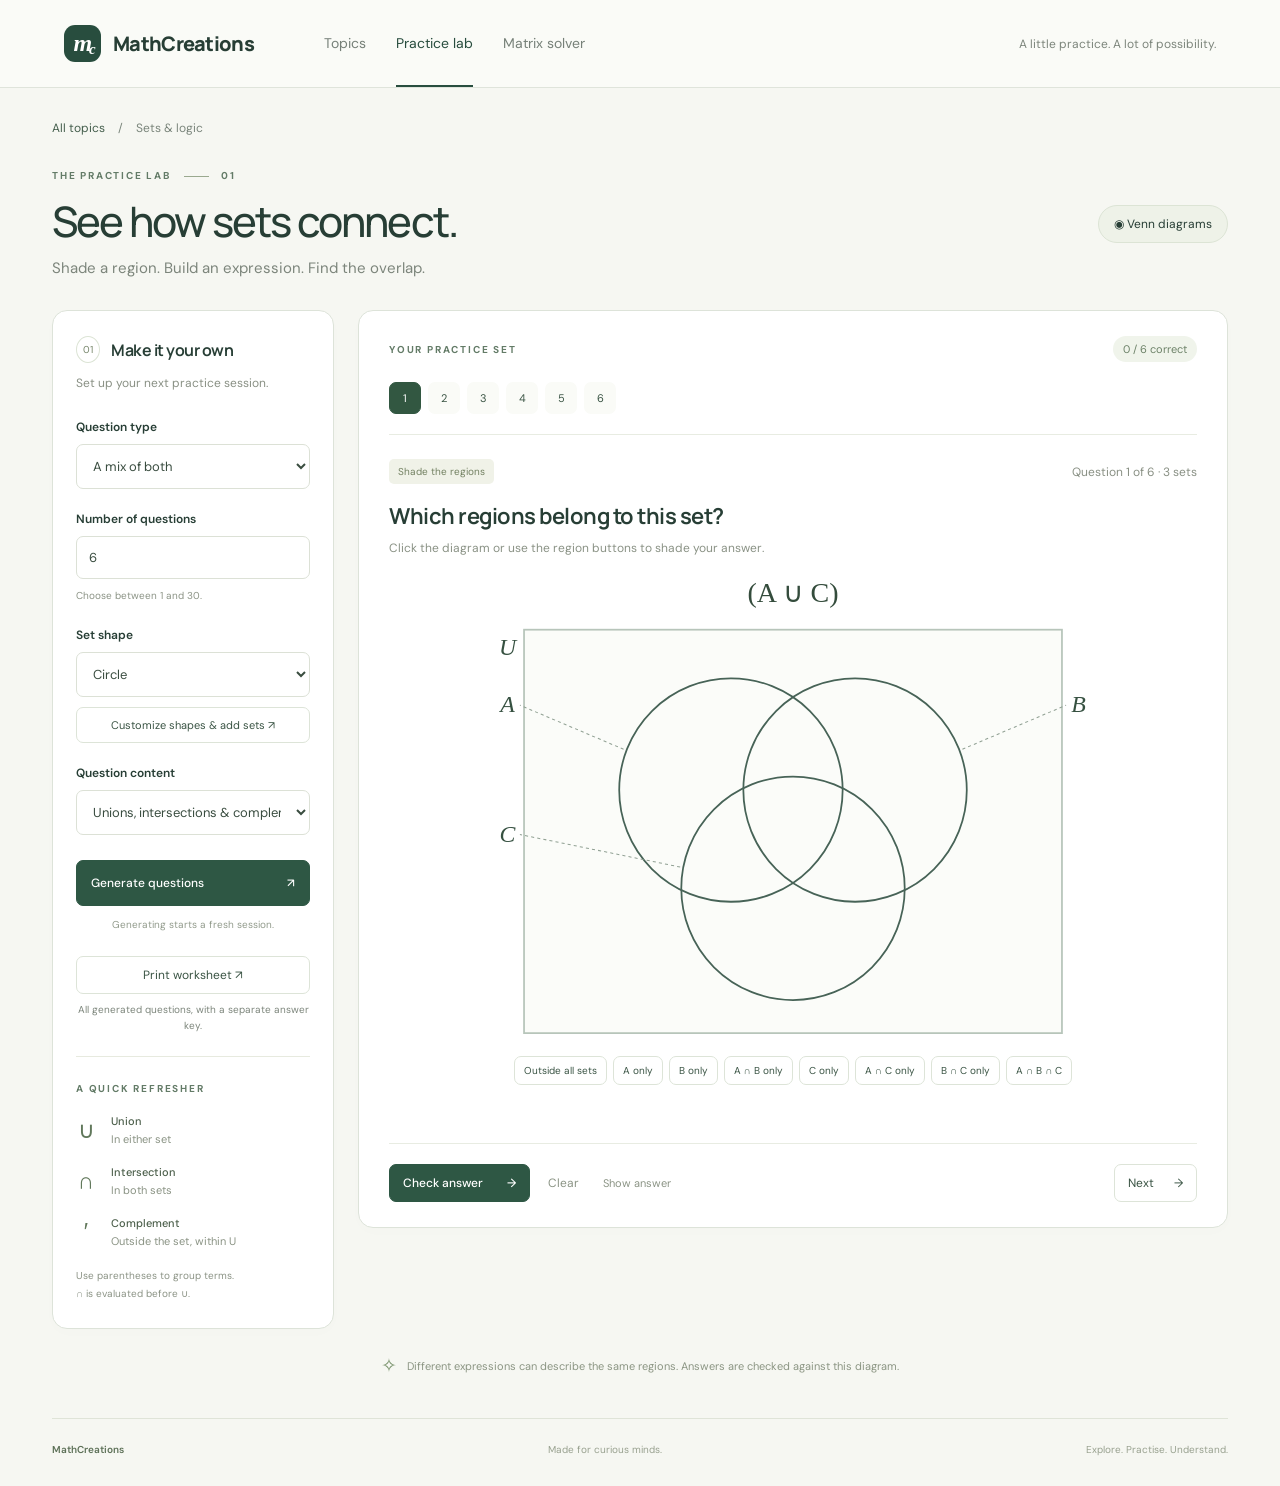
==== index.html @ ff0a7905 "Publish MathCreations production build and document GitHub Pages" ====
<!doctype html><html lang="en"><head><meta charset="UTF-8"><meta name="viewport" content="width=device-width, initial-scale=1"><meta name="description" content="Explore sets with interactive Venn diagram questions. Shade regions, build expressions, and learn by doing."><title>Venn Lab · MathCreations</title>  <script type="module">(function(){const e=document.createElement("link").relList;if(e&&e.supports&&e.supports("modulepreload"))return;for(const n of document.querySelectorAll('link[rel="modulepreload"]'))a(n);new MutationObserver(n=>{for(const i of n)if(i.type==="childList")for(const o of i.addedNodes)o.tagName==="LINK"&&o.rel==="modulepreload"&&a(o)}).observe(document,{childList:!0,subtree:!0});function t(n){const i={};return n.integrity&&(i.integrity=n.integrity),n.referrerPolicy&&(i.referrerPolicy=n.referrerPolicy),n.crossOrigin==="use-credentials"?i.credentials="include":n.crossOrigin==="anonymous"?i.credentials="omit":i.credentials="same-origin",i}function a(n){if(n.ep)return;n.ep=!0;const i=t(n);fetch(n.href,i)}})();const Vn=["Circle from radius","Circle from diameter","Circle from circumference","Circle from area","Double a segment","Equilateral triangle","Triangle from three sides","Parallelogram","Regular hexagon","Perpendicular bisector","Angle bisector","Bisector quadrilateral","Exact square-root length","Semicircle from area","Semicircle from perimeter"],Lr=r=>r.replace(/[&<>"']/g,e=>({"&":"&amp;","<":"&lt;",">":"&gt;",'"':"&quot;","'":"&#39;"})[e]);function Yn(r,e){const t=3+e%3,a=t,n=2*t,i=Math.sqrt(3)*t/2,o=[`Draw a circle with radius ${a} cm.`,`Draw a circle with diameter ${2*a} cm.`,`Draw a circle with circumference ${2*a}π cm.`,`Draw a circle with area ${a*a}π cm².`,`Double the given ${t} cm segment.`,`Complete an equilateral triangle on the given ${t} cm side.`,`Construct a triangle with sides ${t}, ${t+1}, ${t+2} cm.`,`Complete a parallelogram made from two equilateral triangles of side ${t} cm.`,`Complete a regular hexagon with side ${t} cm.`,`Construct the perpendicular bisector of the given ${n} cm segment.`,"Bisect the given 60° angle.",`Draw AB = ${n} cm. With compass radius ${n} cm, draw intersecting arcs from A and B at P and Q. Join A–P–B–Q. Find PQ and the quadrilateral's area.`,`Construct a segment of length √${2*t*t} cm.`,`Draw a semicircle with area ${a*a/2}π cm².`,`Draw a semicircle with perimeter (${2*a} + ${a}π) cm.`],u=[`Set the compass to ${a} cm and draw a circle.`,`Radius = diameter ÷ 2 = ${a} cm. Draw the circle.`,`Use C = 2πr: r = ${a} cm. Draw the circle.`,`Use A = πr²: r = ${a} cm. Draw the circle.`,`Extend AB. Transfer AB with the compass from B to C; AC = ${2*t} cm.`,`Draw arcs of radius ${t} cm from both endpoints. Join an intersection to both endpoints.`,`Draw AB = ${t+2} cm. Draw arcs of radii ${t} and ${t+1} cm from A and B. Join their intersection to A and B.`,"Construct an equilateral triangle on each side of the given segment. Join the four outer vertices.",`Draw a circle of radius ${t} cm. Step that radius around its circumference six times and join adjacent points.`,`Draw arcs with equal radius greater than ${t} cm from both endpoints. Join their two intersections; this line is infinite.`,"Draw an arc from the vertex cutting both rays. Draw equal arcs from those two points. Join their intersection to the vertex: each angle is 30°.",`PQ = ${n}√3 cm. Area = AB × PQ ÷ 2 = ${n*n/2}√3 cm². The specified compass radius fixes these values.`,`Construct perpendicular sides of ${t} cm and ${t} cm. Join their free endpoints. By Pythagoras the hypotenuse is √${2*t*t} cm.`,`Use A = πr²/2 to obtain r = ${a} cm. Draw a diameter of ${2*a} cm and a semicircle.`,`Use P = 2r + πr to obtain r = ${a} cm. Draw the diameter and semicircle.`],h=(y,x,S,T)=>`<path d="M${y} ${x}L${S} ${T}"/>`,m=r>=4&&r<=9?h(20,65,20+t*10,65):r===10?h(20,65,80,65)+h(20,65,50,13):"";let p="";if(r<4||r>12)p=`<circle cx="90" cy="65" r="${a*10}" ${r>12?'stroke-dasharray="3 2"':""}/>${r>12?`<path d="M${90-a*10} 65 A${a*10} ${a*10} 0 0 1 ${90+a*10} 65 Z" fill="white"/>`:""}`;else if(r===4)p=h(20,65,20+2*t*10,65);else if(r===5||r===6||r===7){const y=r===6?t+2:t,x=r===6?(t*t-(t+1)**2+y*y)/(2*y):t/2,S=r===6?Math.sqrt(t*t-x*x):i;p=`<path d="M20 65 L${20+y*10} 65 L${20+x*10} ${65-S*10} Z"/>`+(r===7?`<path d="M20 65 L${20+t*10} 65 L${20+t*5} ${65+i*10} Z"/>`:"")}else r===8?p=`<polygon points="${Array.from({length:6},(y,x)=>`${90+t*10*Math.cos(x*Math.PI/3)},${65+t*10*Math.sin(x*Math.PI/3)}`).join(" ")}"/>`:r===9?p=h(20+t*5,10,20+t*5,120):r===10?p=h(20,65,72,35):r===11?p=`<path d="M30 65 L${30+n*5} ${65-n*5*Math.sqrt(3)} L${30+n*10} 65 L${30+n*5} ${65+n*5*Math.sqrt(3)} Z"/>`:p=`<path d="M30 90 L${30+t*10} 90 L${30+t*10} ${90-t*10} Z"/>`;const b=y=>`<svg xmlns="http://www.w3.org/2000/svg" viewBox="0 0 180 150" width="180mm" height="150mm" aria-label="${y?"Solution":"Starting"} diagram"><g fill="none" stroke="#253e32" stroke-width=".45">${m}${y?p:""}</g></svg>`;return{question:o[r],steps:u[r],svg:b}}function Wn(r){r.innerHTML=`<a href="#topics">← All topics</a><h1>Geometry constructions</h1><p>Create ruler-and-compass worksheets with worked answers.</p><div class="geo-controls"><label>Exercise <select id="geo-type"><option value="all">Mixed — all types</option>${Vn.map((a,n)=>`<option value="${n}">${a}</option>`).join("")}</select></label><label>Questions <input id="geo-count" type="number" min="1" max="30" value="12"></label><label>Name <input id="geo-name"></label><label>Date <input id="geo-date" type="date"></label><label><input id="geo-key" type="checkbox" checked> Include worked answers</label><button id="geo-generate">Generate worksheet</button><button id="geo-print">Print / Save PDF</button></div><p>Print at 100% / Actual size. Check the 5 cm line before measuring. Diagrams use centimetres at this print scale.</p><div id="geo-preview"></div>`;let e=0;const t=()=>{const a=Math.max(1,Math.min(30,Number(r.querySelector("#geo-count").value)||12)),n=r.querySelector("#geo-type").value,i=Lr(r.querySelector("#geo-name").value),o=Lr(r.querySelector("#geo-date").value),u=r.querySelector("#geo-key").checked,h=Array.from({length:a},(m,p)=>Yn(n==="all"?p%15:Number(n),p+e));e++,r.querySelector("#geo-preview").innerHTML=[!1,...u?[!0]:[]].map(m=>h.map((p,b)=>`<section class="geo-sheet"><h2>MathCreations · ${m?"Worked answers":"Geometry constructions"}</h2><p>Name: ${i||"________________"} &nbsp; Date: ${o||"________________"}</p><div class="geo-scale">5 cm scale check</div><h3>${b+1}. ${p.question}</h3>${m?`<p>${p.steps}</p><p>Diagram shows the completed construction; follow the steps to draw compass arcs.</p>`:""}${p.svg(m)}</section>`).join("")).join("")};r.querySelector("#geo-generate").addEventListener("click",t),r.querySelector("#geo-print").addEventListener("click",()=>{t(),document.body.classList.add("geometry-print"),window.print()}),window.addEventListener("afterprint",()=>document.body.classList.remove("geometry-print")),t()}function Ta(r,e,t,a){return new Promise((n,i)=>{const o=new Worker(new URL("[data-uri]",import.meta.url),{type:"module"}),u=setTimeout(()=>{o.terminate(),i(new Error("This expression is taking too long. Try simplifying the entries or using a smaller matrix."))},2e4),h=()=>{clearTimeout(u),o.terminate()};o.onmessage=m=>{h(),m.data.error?i(new Error(m.data.error)):n(m.data.value)},o.onerror=()=>{h(),i(new Error("Unable to calculate this matrix. Please check or simplify the expressions."))},o.postMessage({rows:r,axis:e,index:t,parseOnly:a})})}const Xn=(r,e,t)=>Ta(r,e,t,!1),Or=r=>Ta(r,"row",0,!0);function or(r,e,t){return r.filter((a,n)=>n!==e).map(a=>a.filter((n,i)=>i!==t))}function Se(r){return r.length?r.length===1?r[0][0]:r[0].reduce((e,t,a)=>e+(a%2?-1n:1n)*t*Se(or(r,0,a)),0n):1n}function Zn(r,e,t){return r.map((a,n)=>{const i=e==="row"?t:n,o=e==="row"?n:t,u=or(r,i,o);return{r:i,c:o,sub:u,value:r[i][o],sign:(i+o)%2?-1n:1n,det:Se(u)}})}function Ca(r){const e=Se(r),t=r.map((o,u)=>o.map((h,m)=>Se(or(r,u,m)))),a=t.map((o,u)=>o.map((h,m)=>(u+m)%2?-h:h)),n=r.map((o,u)=>o.map((h,m)=>a[m][u])),i=r.map(o=>r.map((u,h)=>o.reduce((m,p,b)=>m+p*n[b][h],0n)));return{det:e,minors:t,cofactors:a,adj:n,product:i}}function qa(r,e){if(e===0n)throw new Error("Cannot divide by zero.");e<0n&&(r=-r,e=-e);let t=r<0n?-r:r,a=e;for(;a;)[t,a]=[a,t%a];return r/=t,e/=t,e===1n?String(r):`${r}/${e}`}function Kn(r,e){if(e===0n)throw new Error("Cannot divide by zero.");const t=r<0n!=e<0n;r=r<0n?-r:r,e=e<0n?-e:e;const a=(r*1000000n+e/2n)/e;return`${t&&a!==0n?"-":""}${a/1000000n}.${String(a%1000000n).padStart(6,"0")}`}function wt(r){if(r.length<2||r.length>6||r.some(e=>e.length!==r.length))throw new Error("Use a square matrix from 2 × 2 to 6 × 6.");return r.map((e,t)=>e.map((a,n)=>{if(!/^[+-]?\d+$/.test(a.trim()))throw new Error(`Enter an integer in row ${t+1}, column ${n+1}. Blank cells are not zero.`);return BigInt(a.trim())}))}function $a(r,e){if(e===0n)throw new Error("A singular matrix has no inverse.");const t=(n,i)=>{for(n=n<0n?-n:n,i=i<0n?-i:i;i;)[n,i]=[i,n%i];return n},a=r.flat().reduce(t,0n);if(a===0n)throw new Error("An inverse cannot be the zero matrix.");return{divisor:a,scalar:qa(a,e),matrix:r.map(n=>n.map(i=>i/a))}}class M extends Error{constructor(e,t){var a="KaTeX parse error: "+e,n,i,o=t&&t.loc;if(o&&o.start<=o.end){var u=o.lexer.input;n=o.start,i=o.end,n===u.length?a+=" at end of input: ":a+=" at position "+(n+1)+": ";var h=u.slice(n,i).replace(/[^]/g,"$&̲"),m;n>15?m="…"+u.slice(n-15,n):m=u.slice(0,n);var p;i+15<u.length?p=u.slice(i,i+15)+"…":p=u.slice(i),a+=m+h+p}super(a),this.name="ParseError",this.position=void 0,this.length=void 0,this.rawMessage=void 0,Object.setPrototypeOf(this,M.prototype),this.position=n,n!=null&&i!=null&&(this.length=i-n),this.rawMessage=e}}var Jn=/([A-Z])/g,Qn=r=>r.replace(Jn,"-$1").toLowerCase(),_n={"&":"&amp;",">":"&gt;","<":"&lt;",'"':"&quot;","'":"&#x27;"},ei=/[&><"']/g,h0=r=>String(r).replace(ei,e=>_n[e]),rt=r=>r.type==="ordgroup"||r.type==="color"?r.body.length===1?rt(r.body[0]):r:r.type==="font"?rt(r.body):r,ti=new Set(["mathord","textord","atom"]),W0=r=>ti.has(rt(r).type),ri=r=>{var e=/^[\x00-\x20]*([^\\/#?]*?)(:|&#0*58|&#x0*3a|&colon)/i.exec(r);return e?e[2]!==":"||!/^[a-zA-Z][a-zA-Z0-9+\-.]*$/.test(e[1])?null:e[1].toLowerCase():"_relative"},Ft={displayMode:{type:"boolean",description:"Render math in display mode, which puts the math in display style (so \\int and \\sum are large, for example), and centers the math on the page on its own line.",cli:"-d, --display-mode"},output:{type:{enum:["htmlAndMathml","html","mathml"]},description:"Determines the markup language of the output.",cli:"-F, --format <type>"},leqno:{type:"boolean",description:"Render display math in leqno style (left-justified tags)."},fleqn:{type:"boolean",description:"Render display math flush left."},throwOnError:{type:"boolean",default:!0,cli:"-t, --no-throw-on-error",cliDescription:"Render errors (in the color given by --error-color) instead of throwing a ParseError exception when encountering an error."},errorColor:{type:"string",default:"#cc0000",cli:"-c, --error-color <color>",cliDescription:"A color string given in the format 'rgb' or 'rrggbb' (no #). This option determines the color of errors rendered by the -t option.",cliProcessor:r=>"#"+r},macros:{type:"object",cli:"-m, --macro <def>",cliDescription:"Define custom macro of the form '\\foo:expansion' (use multiple -m arguments for multiple macros).",cliDefault:[],cliProcessor:(r,e)=>(e.push(r),e)},minRuleThickness:{type:"number",description:"Specifies a minimum thickness, in ems, for fraction lines, `\\sqrt` top lines, `{array}` vertical lines, `\\hline`, `\\hdashline`, `\\underline`, `\\overline`, and the borders of `\\fbox`, `\\boxed`, and `\\fcolorbox`.",processor:r=>Math.max(0,r),cli:"--min-rule-thickness <size>",cliProcessor:parseFloat},colorIsTextColor:{type:"boolean",description:"Makes \\color behave like LaTeX's 2-argument \\textcolor, instead of LaTeX's one-argument \\color mode change.",cli:"-b, --color-is-text-color"},strict:{type:[{enum:["warn","ignore","error"]},"boolean","function"],description:"Turn on strict / LaTeX faithfulness mode, which throws an error if the input uses features that are not supported by LaTeX.",cli:"-S, --strict",cliDefault:!1},trust:{type:["boolean","function"],description:"Trust the input, enabling all HTML features such as \\url.",cli:"-T, --trust"},maxSize:{type:"number",default:1/0,description:"If non-zero, all user-specified sizes, e.g. in \\rule{500em}{500em}, will be capped to maxSize ems. Otherwise, elements and spaces can be arbitrarily large",processor:r=>Math.max(0,r),cli:"-s, --max-size <n>",cliProcessor:parseInt},maxExpand:{type:"number",default:1e3,description:"Limit the number of macro expansions to the specified number, to prevent e.g. infinite macro loops. If set to Infinity, the macro expander will try to fully expand as in LaTeX.",processor:r=>Math.max(0,r),cli:"-e, --max-expand <n>",cliProcessor:r=>r==="Infinity"?1/0:parseInt(r)},globalGroup:{type:"boolean",cli:!1}};function ai(r){if(typeof r!="string")return r.enum[0];switch(r){case"boolean":return!1;case"string":return"";case"number":return 0;case"object":return{};default:throw new Error("Unexpected schema type; settings must declare an explicit default.")}}function ni(r){if(Object.prototype.hasOwnProperty.call(r,"default")&&r.default!==void 0)return r.default;var e=Array.isArray(r.type)?r.type[0]:r.type;return ai(e)}function ii(r,e,t,a){var n=Object.prototype.hasOwnProperty.call(t,e)?t[e]:void 0,i=Object.prototype.hasOwnProperty.call(a,"processor")?a.processor:void 0;r[e]=n!==void 0?i?i(n):n:ni(a)}class ur{constructor(e){e===void 0&&(e={}),this.displayMode=void 0,this.output=void 0,this.leqno=void 0,this.fleqn=void 0,this.throwOnError=void 0,this.errorColor=void 0,this.macros=void 0,this.minRuleThickness=void 0,this.colorIsTextColor=void 0,this.strict=void 0,this.trust=void 0,this.maxSize=void 0,this.maxExpand=void 0,this.globalGroup=void 0,e=e||{};for(var t of Object.keys(Ft)){var a=Ft[t];a&&ii(this,t,e,a)}}isTrusted(e){if("url"in e&&e.url&&!e.protocol){var t=ri(e.url);if(t==null)return!1;e.protocol=t}var a=typeof this.trust=="function"?this.trust(e):this.trust;return!!a}}class _0{constructor(e,t,a){this.id=void 0,this.size=void 0,this.cramped=void 0,this.id=e,this.size=t,this.cramped=a}sup(){return I0[si[this.id]]}sub(){return I0[li[this.id]]}fracNum(){return I0[oi[this.id]]}fracDen(){return I0[ui[this.id]]}cramp(){return I0[ci[this.id]]}text(){return I0[hi[this.id]]}isTight(){return this.size>=2}}var cr=0,it=1,we=2,V0=3,Re=4,T0=5,Me=6,f0=7,I0=[new _0(cr,0,!1),new _0(it,0,!0),new _0(we,1,!1),new _0(V0,1,!0),new _0(Re,2,!1),new _0(T0,2,!0),new _0(Me,3,!1),new _0(f0,3,!0)],si=[Re,T0,Re,T0,Me,f0,Me,f0],li=[T0,T0,T0,T0,f0,f0,f0,f0],oi=[we,V0,Re,T0,Me,f0,Me,f0],ui=[V0,V0,T0,T0,f0,f0,f0,f0],ci=[it,it,V0,V0,T0,T0,f0,f0],hi=[cr,it,we,V0,we,V0,we,V0],R={DISPLAY:I0[cr],TEXT:I0[we],SCRIPT:I0[Re],SCRIPTSCRIPT:I0[Me]},Ht=[{name:"latin",blocks:[[256,591],[768,879]]},{name:"cyrillic",blocks:[[1024,1279]]},{name:"armenian",blocks:[[1328,1423]]},{name:"brahmic",blocks:[[2304,4255]]},{name:"georgian",blocks:[[4256,4351]]},{name:"cjk",blocks:[[12288,12543],[19968,40879],[65280,65376]]},{name:"hangul",blocks:[[44032,55215]]}];function mi(r){for(var e=0;e<Ht.length;e++)for(var t=Ht[e],a=0;a<t.blocks.length;a++){var n=t.blocks[a];if(r>=n[0]&&r<=n[1])return t.name}return null}var at=[];Ht.forEach(r=>r.blocks.forEach(e=>at.push(...e)));function Da(r){for(var e=0;e<at.length;e+=2)if(r>=at[e]&&r<=at[e+1])return!0;return!1}var s0=r=>r+" "+r,be=80,di=function(e,t){return"M95,"+(622+e+t)+`
c-2.7,0,-7.17,-2.7,-13.5,-8c-5.8,-5.3,-9.5,-10,-9.5,-14
c0,-2,0.3,-3.3,1,-4c1.3,-2.7,23.83,-20.7,67.5,-54
c44.2,-33.3,65.8,-50.3,66.5,-51c1.3,-1.3,3,-2,5,-2c4.7,0,8.7,3.3,12,10
s173,378,173,378c0.7,0,35.3,-71,104,-213c68.7,-142,137.5,-285,206.5,-429
c69,-144,104.5,-217.7,106.5,-221
l`+e/2.075+" -"+e+`
c5.3,-9.3,12,-14,20,-14
H400000v`+(40+e)+`H845.2724
s-225.272,467,-225.272,467s-235,486,-235,486c-2.7,4.7,-9,7,-19,7
c-6,0,-10,-1,-12,-3s-194,-422,-194,-422s-65,47,-65,47z
M`+(834+e)+" "+t+"h400000v"+(40+e)+"h-400000z"},pi=function(e,t){return"M263,"+(601+e+t)+`c0.7,0,18,39.7,52,119
c34,79.3,68.167,158.7,102.5,238c34.3,79.3,51.8,119.3,52.5,120
c340,-704.7,510.7,-1060.3,512,-1067
l`+e/2.084+" -"+e+`
c4.7,-7.3,11,-11,19,-11
H40000v`+(40+e)+`H1012.3
s-271.3,567,-271.3,567c-38.7,80.7,-84,175,-136,283c-52,108,-89.167,185.3,-111.5,232
c-22.3,46.7,-33.8,70.3,-34.5,71c-4.7,4.7,-12.3,7,-23,7s-12,-1,-12,-1
s-109,-253,-109,-253c-72.7,-168,-109.3,-252,-110,-252c-10.7,8,-22,16.7,-34,26
c-22,17.3,-33.3,26,-34,26s-26,-26,-26,-26s76,-59,76,-59s76,-60,76,-60z
M`+(1001+e)+" "+t+"h400000v"+(40+e)+"h-400000z"},fi=function(e,t){return"M983 "+(10+e+t)+`
l`+e/3.13+" -"+e+`
c4,-6.7,10,-10,18,-10 H400000v`+(40+e)+`
H1013.1s-83.4,268,-264.1,840c-180.7,572,-277,876.3,-289,913c-4.7,4.7,-12.7,7,-24,7
s-12,0,-12,0c-1.3,-3.3,-3.7,-11.7,-7,-25c-35.3,-125.3,-106.7,-373.3,-214,-744
c-10,12,-21,25,-33,39s-32,39,-32,39c-6,-5.3,-15,-14,-27,-26s25,-30,25,-30
c26.7,-32.7,52,-63,76,-91s52,-60,52,-60s208,722,208,722
c56,-175.3,126.3,-397.3,211,-666c84.7,-268.7,153.8,-488.2,207.5,-658.5
c53.7,-170.3,84.5,-266.8,92.5,-289.5z
M`+(1001+e)+" "+t+"h400000v"+(40+e)+"h-400000z"},vi=function(e,t){return"M424,"+(2398+e+t)+`
c-1.3,-0.7,-38.5,-172,-111.5,-514c-73,-342,-109.8,-513.3,-110.5,-514
c0,-2,-10.7,14.3,-32,49c-4.7,7.3,-9.8,15.7,-15.5,25c-5.7,9.3,-9.8,16,-12.5,20
s-5,7,-5,7c-4,-3.3,-8.3,-7.7,-13,-13s-13,-13,-13,-13s76,-122,76,-122s77,-121,77,-121
s209,968,209,968c0,-2,84.7,-361.7,254,-1079c169.3,-717.3,254.7,-1077.7,256,-1081
l`+e/4.223+" -"+e+`c4,-6.7,10,-10,18,-10 H400000
v`+(40+e)+`H1014.6
s-87.3,378.7,-272.6,1166c-185.3,787.3,-279.3,1182.3,-282,1185
c-2,6,-10,9,-24,9
c-8,0,-12,-0.7,-12,-2z M`+(1001+e)+" "+t+`
h400000v`+(40+e)+"h-400000z"},gi=function(e,t){return"M473,"+(2713+e+t)+`
c339.3,-1799.3,509.3,-2700,510,-2702 l`+e/5.298+" -"+e+`
c3.3,-7.3,9.3,-11,18,-11 H400000v`+(40+e)+`H1017.7
s-90.5,478,-276.2,1466c-185.7,988,-279.5,1483,-281.5,1485c-2,6,-10,9,-24,9
c-8,0,-12,-0.7,-12,-2c0,-1.3,-5.3,-32,-16,-92c-50.7,-293.3,-119.7,-693.3,-207,-1200
c0,-1.3,-5.3,8.7,-16,30c-10.7,21.3,-21.3,42.7,-32,64s-16,33,-16,33s-26,-26,-26,-26
s76,-153,76,-153s77,-151,77,-151c0.7,0.7,35.7,202,105,604c67.3,400.7,102,602.7,104,
606zM`+(1001+e)+" "+t+"h400000v"+(40+e)+"H1017.7z"},bi=function(e){var t=e/2;return"M400000 "+e+" H0 L"+t+" 0 l65 45 L145 "+(e-80)+" H400000z"},yi=function(e,t,a){var n=a-54-t-e;return"M702 "+(e+t)+"H400000"+(40+e)+`
H742v`+n+`l-4 4-4 4c-.667.7 -2 1.5-4 2.5s-4.167 1.833-6.5 2.5-5.5 1-9.5 1
h-12l-28-84c-16.667-52-96.667 -294.333-240-727l-212 -643 -85 170
c-4-3.333-8.333-7.667-13 -13l-13-13l77-155 77-156c66 199.333 139 419.667
219 661 l218 661zM702 `+t+"H400000v"+(40+e)+"H742z"},xi=function(e,t,a){t=1e3*t;var n="";switch(e){case"sqrtMain":n=di(t,be);break;case"sqrtSize1":n=pi(t,be);break;case"sqrtSize2":n=fi(t,be);break;case"sqrtSize3":n=vi(t,be);break;case"sqrtSize4":n=gi(t,be);break;case"sqrtTall":n=yi(t,be,a)}return n},wi=function(e,t){switch(e){case"⎜":return s0("M291 0 H417 V"+t+" H291z");case"∣":return s0("M145 0 H188 V"+t+" H145z");case"∥":return s0("M145 0 H188 V"+t+" H145z")+s0("M367 0 H410 V"+t+" H367z");case"⎟":return s0("M457 0 H583 V"+t+" H457z");case"⎢":return s0("M319 0 H403 V"+t+" H319z");case"⎥":return s0("M263 0 H347 V"+t+" H263z");case"⎪":return s0("M384 0 H504 V"+t+" H384z");case"⏐":return s0("M312 0 H355 V"+t+" H312z");case"‖":return s0("M257 0 H300 V"+t+" H257z")+s0("M478 0 H521 V"+t+" H478z");default:return""}},Fr={doubleleftarrow:`M262 157
l10-10c34-36 62.7-77 86-123 3.3-8 5-13.3 5-16 0-5.3-6.7-8-20-8-7.3
 0-12.2.5-14.5 1.5-2.3 1-4.8 4.5-7.5 10.5-49.3 97.3-121.7 169.3-217 216-28
 14-57.3 25-88 33-6.7 2-11 3.8-13 5.5-2 1.7-3 4.2-3 7.5s1 5.8 3 7.5
c2 1.7 6.3 3.5 13 5.5 68 17.3 128.2 47.8 180.5 91.5 52.3 43.7 93.8 96.2 124.5
 157.5 9.3 8 15.3 12.3 18 13h6c12-.7 18-4 18-10 0-2-1.7-7-5-15-23.3-46-52-87
-86-123l-10-10h399738v-40H218c328 0 0 0 0 0l-10-8c-26.7-20-65.7-43-117-69 2.7
-2 6-3.7 10-5 36.7-16 72.3-37.3 107-64l10-8h399782v-40z
m8 0v40h399730v-40zm0 194v40h399730v-40z`,doublerightarrow:`M399738 392l
-10 10c-34 36-62.7 77-86 123-3.3 8-5 13.3-5 16 0 5.3 6.7 8 20 8 7.3 0 12.2-.5
 14.5-1.5 2.3-1 4.8-4.5 7.5-10.5 49.3-97.3 121.7-169.3 217-216 28-14 57.3-25 88
-33 6.7-2 11-3.8 13-5.5 2-1.7 3-4.2 3-7.5s-1-5.8-3-7.5c-2-1.7-6.3-3.5-13-5.5-68
-17.3-128.2-47.8-180.5-91.5-52.3-43.7-93.8-96.2-124.5-157.5-9.3-8-15.3-12.3-18
-13h-6c-12 .7-18 4-18 10 0 2 1.7 7 5 15 23.3 46 52 87 86 123l10 10H0v40h399782
c-328 0 0 0 0 0l10 8c26.7 20 65.7 43 117 69-2.7 2-6 3.7-10 5-36.7 16-72.3 37.3
-107 64l-10 8H0v40zM0 157v40h399730v-40zm0 194v40h399730v-40z`,leftarrow:`M400000 241H110l3-3c68.7-52.7 113.7-120
 135-202 4-14.7 6-23 6-25 0-7.3-7-11-21-11-8 0-13.2.8-15.5 2.5-2.3 1.7-4.2 5.8
-5.5 12.5-1.3 4.7-2.7 10.3-4 17-12 48.7-34.8 92-68.5 130S65.3 228.3 18 247
c-10 4-16 7.7-18 11 0 8.7 6 14.3 18 17 47.3 18.7 87.8 47 121.5 85S196 441.3 208
 490c.7 2 1.3 5 2 9s1.2 6.7 1.5 8c.3 1.3 1 3.3 2 6s2.2 4.5 3.5 5.5c1.3 1 3.3
 1.8 6 2.5s6 1 10 1c14 0 21-3.7 21-11 0-2-2-10.3-6-25-20-79.3-65-146.7-135-202
 l-3-3h399890zM100 241v40h399900v-40z`,leftbrace:`M6 548l-6-6v-35l6-11c56-104 135.3-181.3 238-232 57.3-28.7 117
-45 179-50h399577v120H403c-43.3 7-81 15-113 26-100.7 33-179.7 91-237 174-2.7
 5-6 9-10 13-.7 1-7.3 1-20 1H6z`,leftbraceunder:`M0 6l6-6h17c12.688 0 19.313.3 20 1 4 4 7.313 8.3 10 13
 35.313 51.3 80.813 93.8 136.5 127.5 55.688 33.7 117.188 55.8 184.5 66.5.688
 0 2 .3 4 1 18.688 2.7 76 4.3 172 5h399450v120H429l-6-1c-124.688-8-235-61.7
-331-161C60.687 138.7 32.312 99.3 7 54L0 41V6z`,leftgroup:`M400000 80
H435C64 80 168.3 229.4 21 260c-5.9 1.2-18 0-18 0-2 0-3-1-3-3v-38C76 61 257 0
 435 0h399565z`,leftgroupunder:`M400000 262
H435C64 262 168.3 112.6 21 82c-5.9-1.2-18 0-18 0-2 0-3 1-3 3v38c76 158 257 219
 435 219h399565z`,leftharpoon:`M0 267c.7 5.3 3 10 7 14h399993v-40H93c3.3
-3.3 10.2-9.5 20.5-18.5s17.8-15.8 22.5-20.5c50.7-52 88-110.3 112-175 4-11.3 5
-18.3 3-21-1.3-4-7.3-6-18-6-8 0-13 .7-15 2s-4.7 6.7-8 16c-42 98.7-107.3 174.7
-196 228-6.7 4.7-10.7 8-12 10-1.3 2-2 5.7-2 11zm100-26v40h399900v-40z`,leftharpoonplus:`M0 267c.7 5.3 3 10 7 14h399993v-40H93c3.3-3.3 10.2-9.5
 20.5-18.5s17.8-15.8 22.5-20.5c50.7-52 88-110.3 112-175 4-11.3 5-18.3 3-21-1.3
-4-7.3-6-18-6-8 0-13 .7-15 2s-4.7 6.7-8 16c-42 98.7-107.3 174.7-196 228-6.7 4.7
-10.7 8-12 10-1.3 2-2 5.7-2 11zm100-26v40h399900v-40zM0 435v40h400000v-40z
m0 0v40h400000v-40z`,leftharpoondown:`M7 241c-4 4-6.333 8.667-7 14 0 5.333.667 9 2 11s5.333
 5.333 12 10c90.667 54 156 130 196 228 3.333 10.667 6.333 16.333 9 17 2 .667 5
 1 9 1h5c10.667 0 16.667-2 18-6 2-2.667 1-9.667-3-21-32-87.333-82.667-157.667
-152-211l-3-3h399907v-40zM93 281 H400000 v-40L7 241z`,leftharpoondownplus:`M7 435c-4 4-6.3 8.7-7 14 0 5.3.7 9 2 11s5.3 5.3 12
 10c90.7 54 156 130 196 228 3.3 10.7 6.3 16.3 9 17 2 .7 5 1 9 1h5c10.7 0 16.7
-2 18-6 2-2.7 1-9.7-3-21-32-87.3-82.7-157.7-152-211l-3-3h399907v-40H7zm93 0
v40h399900v-40zM0 241v40h399900v-40zm0 0v40h399900v-40z`,lefthook:`M400000 281 H103s-33-11.2-61-33.5S0 197.3 0 164s14.2-61.2 42.5
-83.5C70.8 58.2 104 47 142 47 c16.7 0 25 6.7 25 20 0 12-8.7 18.7-26 20-40 3.3
-68.7 15.7-86 37-10 12-15 25.3-15 40 0 22.7 9.8 40.7 29.5 54 19.7 13.3 43.5 21
 71.5 23h399859zM103 281v-40h399897v40z`,leftlinesegment:s0("M40 281 V428 H0 V94 H40 V241 H400000 v40z"),leftbracketunder:s0("M0 0 h120 V290 H399995 v120 H0z"),leftbracketover:s0("M0 440 h120 V150 H399995 v-120 H0z"),leftmapsto:s0("M40 281 V448H0V74H40V241H400000v40z"),leftToFrom:`M0 147h400000v40H0zm0 214c68 40 115.7 95.7 143 167h22c15.3 0 23
-.3 23-1 0-1.3-5.3-13.7-16-37-18-35.3-41.3-69-70-101l-7-8h399905v-40H95l7-8
c28.7-32 52-65.7 70-101 10.7-23.3 16-35.7 16-37 0-.7-7.7-1-23-1h-22C115.7 265.3
 68 321 0 361zm0-174v-40h399900v40zm100 154v40h399900v-40z`,longequal:s0("M0 50 h400000 v40H0z m0 194h40000v40H0z"),midbrace:`M200428 334
c-100.7-8.3-195.3-44-280-108-55.3-42-101.7-93-139-153l-9-14c-2.7 4-5.7 8.7-9 14
-53.3 86.7-123.7 153-211 199-66.7 36-137.3 56.3-212 62H0V214h199568c178.3-11.7
 311.7-78.3 403-201 6-8 9.7-12 11-12 .7-.7 6.7-1 18-1s17.3.3 18 1c1.3 0 5 4 11
 12 44.7 59.3 101.3 106.3 170 141s145.3 54.3 229 60h199572v120z`,midbraceunder:`M199572 214
c100.7 8.3 195.3 44 280 108 55.3 42 101.7 93 139 153l9 14c2.7-4 5.7-8.7 9-14
 53.3-86.7 123.7-153 211-199 66.7-36 137.3-56.3 212-62h199568v120H200432c-178.3
 11.7-311.7 78.3-403 201-6 8-9.7 12-11 12-.7.7-6.7 1-18 1s-17.3-.3-18-1c-1.3 0
-5-4-11-12-44.7-59.3-101.3-106.3-170-141s-145.3-54.3-229-60H0V214z`,oiintSize1:`M512.6 71.6c272.6 0 320.3 106.8 320.3 178.2 0 70.8-47.7 177.6
-320.3 177.6S193.1 320.6 193.1 249.8c0-71.4 46.9-178.2 319.5-178.2z
m368.1 178.2c0-86.4-60.9-215.4-368.1-215.4-306.4 0-367.3 129-367.3 215.4 0 85.8
60.9 214.8 367.3 214.8 307.2 0 368.1-129 368.1-214.8z`,oiintSize2:`M757.8 100.1c384.7 0 451.1 137.6 451.1 230 0 91.3-66.4 228.8
-451.1 228.8-386.3 0-452.7-137.5-452.7-228.8 0-92.4 66.4-230 452.7-230z
m502.4 230c0-111.2-82.4-277.2-502.4-277.2s-504 166-504 277.2
c0 110 84 276 504 276s502.4-166 502.4-276z`,oiiintSize1:`M681.4 71.6c408.9 0 480.5 106.8 480.5 178.2 0 70.8-71.6 177.6
-480.5 177.6S202.1 320.6 202.1 249.8c0-71.4 70.5-178.2 479.3-178.2z
m525.8 178.2c0-86.4-86.8-215.4-525.7-215.4-437.9 0-524.7 129-524.7 215.4 0
85.8 86.8 214.8 524.7 214.8 438.9 0 525.7-129 525.7-214.8z`,oiiintSize2:`M1021.2 53c603.6 0 707.8 165.8 707.8 277.2 0 110-104.2 275.8
-707.8 275.8-606 0-710.2-165.8-710.2-275.8C311 218.8 415.2 53 1021.2 53z
m770.4 277.1c0-131.2-126.4-327.6-770.5-327.6S248.4 198.9 248.4 330.1
c0 130 128.8 326.4 772.7 326.4s770.5-196.4 770.5-326.4z`,rightarrow:`M0 241v40h399891c-47.3 35.3-84 78-110 128
-16.7 32-27.7 63.7-33 95 0 1.3-.2 2.7-.5 4-.3 1.3-.5 2.3-.5 3 0 7.3 6.7 11 20
 11 8 0 13.2-.8 15.5-2.5 2.3-1.7 4.2-5.5 5.5-11.5 2-13.3 5.7-27 11-41 14.7-44.7
 39-84.5 73-119.5s73.7-60.2 119-75.5c6-2 9-5.7 9-11s-3-9-9-11c-45.3-15.3-85
-40.5-119-75.5s-58.3-74.8-73-119.5c-4.7-14-8.3-27.3-11-40-1.3-6.7-3.2-10.8-5.5
-12.5-2.3-1.7-7.5-2.5-15.5-2.5-14 0-21 3.7-21 11 0 2 2 10.3 6 25 20.7 83.3 67
 151.7 139 205zm0 0v40h399900v-40z`,rightbrace:`M400000 542l
-6 6h-17c-12.7 0-19.3-.3-20-1-4-4-7.3-8.3-10-13-35.3-51.3-80.8-93.8-136.5-127.5
s-117.2-55.8-184.5-66.5c-.7 0-2-.3-4-1-18.7-2.7-76-4.3-172-5H0V214h399571l6 1
c124.7 8 235 61.7 331 161 31.3 33.3 59.7 72.7 85 118l7 13v35z`,rightbraceunder:`M399994 0l6 6v35l-6 11c-56 104-135.3 181.3-238 232-57.3
 28.7-117 45-179 50H-300V214h399897c43.3-7 81-15 113-26 100.7-33 179.7-91 237
-174 2.7-5 6-9 10-13 .7-1 7.3-1 20-1h17z`,rightgroup:`M0 80h399565c371 0 266.7 149.4 414 180 5.9 1.2 18 0 18 0 2 0
 3-1 3-3v-38c-76-158-257-219-435-219H0z`,rightgroupunder:`M0 262h399565c371 0 266.7-149.4 414-180 5.9-1.2 18 0 18
 0 2 0 3 1 3 3v38c-76 158-257 219-435 219H0z`,rightharpoon:`M0 241v40h399993c4.7-4.7 7-9.3 7-14 0-9.3
-3.7-15.3-11-18-92.7-56.7-159-133.7-199-231-3.3-9.3-6-14.7-8-16-2-1.3-7-2-15-2
-10.7 0-16.7 2-18 6-2 2.7-1 9.7 3 21 15.3 42 36.7 81.8 64 119.5 27.3 37.7 58
 69.2 92 94.5zm0 0v40h399900v-40z`,rightharpoonplus:`M0 241v40h399993c4.7-4.7 7-9.3 7-14 0-9.3-3.7-15.3-11
-18-92.7-56.7-159-133.7-199-231-3.3-9.3-6-14.7-8-16-2-1.3-7-2-15-2-10.7 0-16.7
 2-18 6-2 2.7-1 9.7 3 21 15.3 42 36.7 81.8 64 119.5 27.3 37.7 58 69.2 92 94.5z
m0 0v40h399900v-40z m100 194v40h399900v-40zm0 0v40h399900v-40z`,rightharpoondown:`M399747 511c0 7.3 6.7 11 20 11 8 0 13-.8 15-2.5s4.7-6.8
 8-15.5c40-94 99.3-166.3 178-217 13.3-8 20.3-12.3 21-13 5.3-3.3 8.5-5.8 9.5
-7.5 1-1.7 1.5-5.2 1.5-10.5s-2.3-10.3-7-15H0v40h399908c-34 25.3-64.7 57-92 95
-27.3 38-48.7 77.7-64 119-3.3 8.7-5 14-5 16zM0 241v40h399900v-40z`,rightharpoondownplus:`M399747 705c0 7.3 6.7 11 20 11 8 0 13-.8
 15-2.5s4.7-6.8 8-15.5c40-94 99.3-166.3 178-217 13.3-8 20.3-12.3 21-13 5.3-3.3
 8.5-5.8 9.5-7.5 1-1.7 1.5-5.2 1.5-10.5s-2.3-10.3-7-15H0v40h399908c-34 25.3
-64.7 57-92 95-27.3 38-48.7 77.7-64 119-3.3 8.7-5 14-5 16zM0 435v40h399900v-40z
m0-194v40h400000v-40zm0 0v40h400000v-40z`,righthook:`M399859 241c-764 0 0 0 0 0 40-3.3 68.7-15.7 86-37 10-12 15-25.3
 15-40 0-22.7-9.8-40.7-29.5-54-19.7-13.3-43.5-21-71.5-23-17.3-1.3-26-8-26-20 0
-13.3 8.7-20 26-20 38 0 71 11.2 99 33.5 0 0 7 5.6 21 16.7 14 11.2 21 33.5 21
 66.8s-14 61.2-42 83.5c-28 22.3-61 33.5-99 33.5L0 241z M0 281v-40h399859v40z`,rightlinesegment:s0("M399960 241 V94 h40 V428 h-40 V281 H0 v-40z"),rightbracketunder:s0("M399995 0 h-120 V290 H0 v120 H400000z"),rightbracketover:s0("M399995 440 h-120 V150 H0 v-120 H399995z"),rightToFrom:`M400000 167c-70.7-42-118-97.7-142-167h-23c-15.3 0-23 .3-23
 1 0 1.3 5.3 13.7 16 37 18 35.3 41.3 69 70 101l7 8H0v40h399905l-7 8c-28.7 32
-52 65.7-70 101-10.7 23.3-16 35.7-16 37 0 .7 7.7 1 23 1h23c24-69.3 71.3-125 142
-167z M100 147v40h399900v-40zM0 341v40h399900v-40z`,twoheadleftarrow:`M0 167c68 40
 115.7 95.7 143 167h22c15.3 0 23-.3 23-1 0-1.3-5.3-13.7-16-37-18-35.3-41.3-69
-70-101l-7-8h125l9 7c50.7 39.3 85 86 103 140h46c0-4.7-6.3-18.7-19-42-18-35.3
-40-67.3-66-96l-9-9h399716v-40H284l9-9c26-28.7 48-60.7 66-96 12.7-23.333 19
-37.333 19-42h-46c-18 54-52.3 100.7-103 140l-9 7H95l7-8c28.7-32 52-65.7 70-101
 10.7-23.333 16-35.7 16-37 0-.7-7.7-1-23-1h-22C115.7 71.3 68 127 0 167z`,twoheadrightarrow:`M400000 167
c-68-40-115.7-95.7-143-167h-22c-15.3 0-23 .3-23 1 0 1.3 5.3 13.7 16 37 18 35.3
 41.3 69 70 101l7 8h-125l-9-7c-50.7-39.3-85-86-103-140h-46c0 4.7 6.3 18.7 19 42
 18 35.3 40 67.3 66 96l9 9H0v40h399716l-9 9c-26 28.7-48 60.7-66 96-12.7 23.333
-19 37.333-19 42h46c18-54 52.3-100.7 103-140l9-7h125l-7 8c-28.7 32-52 65.7-70
 101-10.7 23.333-16 35.7-16 37 0 .7 7.7 1 23 1h22c27.3-71.3 75-127 143-167z`,tilde1:`M200 55.538c-77 0-168 73.953-177 73.953-3 0-7
-2.175-9-5.437L2 97c-1-2-2-4-2-6 0-4 2-7 5-9l20-12C116 12 171 0 207 0c86 0
 114 68 191 68 78 0 168-68 177-68 4 0 7 2 9 5l12 19c1 2.175 2 4.35 2 6.525 0
 4.35-2 7.613-5 9.788l-19 13.05c-92 63.077-116.937 75.308-183 76.128
-68.267.847-113-73.952-191-73.952z`,tilde2:`M344 55.266c-142 0-300.638 81.316-311.5 86.418
-8.01 3.762-22.5 10.91-23.5 5.562L1 120c-1-2-1-3-1-4 0-5 3-9 8-10l18.4-9C160.9
 31.9 283 0 358 0c148 0 188 122 331 122s314-97 326-97c4 0 8 2 10 7l7 21.114
c1 2.14 1 3.21 1 4.28 0 5.347-3 9.626-7 10.696l-22.3 12.622C852.6 158.372 751
 181.476 676 181.476c-149 0-189-126.21-332-126.21z`,tilde3:`M786 59C457 59 32 175.242 13 175.242c-6 0-10-3.457
-11-10.37L.15 138c-1-7 3-12 10-13l19.2-6.4C378.4 40.7 634.3 0 804.3 0c337 0
 411.8 157 746.8 157 328 0 754-112 773-112 5 0 10 3 11 9l1 14.075c1 8.066-.697
 16.595-6.697 17.492l-21.052 7.31c-367.9 98.146-609.15 122.696-778.15 122.696
 -338 0-409-156.573-744-156.573z`,tilde4:`M786 58C457 58 32 177.487 13 177.487c-6 0-10-3.345
-11-10.035L.15 143c-1-7 3-12 10-13l22-6.7C381.2 35 637.15 0 807.15 0c337 0 409
 177 744 177 328 0 754-127 773-127 5 0 10 3 11 9l1 14.794c1 7.805-3 13.38-9
 14.495l-20.7 5.574c-366.85 99.79-607.3 139.372-776.3 139.372-338 0-409
 -175.236-744-175.236z`,vec:`M377 20c0-5.333 1.833-10 5.5-14S391 0 397 0c4.667 0 8.667 1.667 12 5
3.333 2.667 6.667 9 10 19 6.667 24.667 20.333 43.667 41 57 7.333 4.667 11
10.667 11 18 0 6-1 10-3 12s-6.667 5-14 9c-28.667 14.667-53.667 35.667-75 63
-1.333 1.333-3.167 3.5-5.5 6.5s-4 4.833-5 5.5c-1 .667-2.5 1.333-4.5 2s-4.333 1
-7 1c-4.667 0-9.167-1.833-13.5-5.5S337 184 337 178c0-12.667 15.667-32.333 47-59
H213l-171-1c-8.667-6-13-12.333-13-19 0-4.667 4.333-11.333 13-20h359
c-16-25.333-24-45-24-59z`,widehat1:`M529 0h5l519 115c5 1 9 5 9 10 0 1-1 2-1 3l-4 22
c-1 5-5 9-11 9h-2L532 67 19 159h-2c-5 0-9-4-11-9l-5-22c-1-6 2-12 8-13z`,widehat2:`M1181 0h2l1171 176c6 0 10 5 10 11l-2 23c-1 6-5 10
-11 10h-1L1182 67 15 220h-1c-6 0-10-4-11-10l-2-23c-1-6 4-11 10-11z`,widehat3:`M1181 0h2l1171 236c6 0 10 5 10 11l-2 23c-1 6-5 10
-11 10h-1L1182 67 15 280h-1c-6 0-10-4-11-10l-2-23c-1-6 4-11 10-11z`,widehat4:`M1181 0h2l1171 296c6 0 10 5 10 11l-2 23c-1 6-5 10
-11 10h-1L1182 67 15 340h-1c-6 0-10-4-11-10l-2-23c-1-6 4-11 10-11z`,widecheck1:`M529,159h5l519,-115c5,-1,9,-5,9,-10c0,-1,-1,-2,-1,-3l-4,-22c-1,
-5,-5,-9,-11,-9h-2l-512,92l-513,-92h-2c-5,0,-9,4,-11,9l-5,22c-1,6,2,12,8,13z`,widecheck2:`M1181,220h2l1171,-176c6,0,10,-5,10,-11l-2,-23c-1,-6,-5,-10,
-11,-10h-1l-1168,153l-1167,-153h-1c-6,0,-10,4,-11,10l-2,23c-1,6,4,11,10,11z`,widecheck3:`M1181,280h2l1171,-236c6,0,10,-5,10,-11l-2,-23c-1,-6,-5,-10,
-11,-10h-1l-1168,213l-1167,-213h-1c-6,0,-10,4,-11,10l-2,23c-1,6,4,11,10,11z`,widecheck4:`M1181,340h2l1171,-296c6,0,10,-5,10,-11l-2,-23c-1,-6,-5,-10,
-11,-10h-1l-1168,273l-1167,-273h-1c-6,0,-10,4,-11,10l-2,23c-1,6,4,11,10,11z`,baraboveleftarrow:`M400000 620h-399890l3 -3c68.7 -52.7 113.7 -120 135 -202
c4 -14.7 6 -23 6 -25c0 -7.3 -7 -11 -21 -11c-8 0 -13.2 0.8 -15.5 2.5
c-2.3 1.7 -4.2 5.8 -5.5 12.5c-1.3 4.7 -2.7 10.3 -4 17c-12 48.7 -34.8 92 -68.5 130
s-74.2 66.3 -121.5 85c-10 4 -16 7.7 -18 11c0 8.7 6 14.3 18 17c47.3 18.7 87.8 47
121.5 85s56.5 81.3 68.5 130c0.7 2 1.3 5 2 9s1.2 6.7 1.5 8c0.3 1.3 1 3.3 2 6
s2.2 4.5 3.5 5.5c1.3 1 3.3 1.8 6 2.5s6 1 10 1c14 0 21 -3.7 21 -11
c0 -2 -2 -10.3 -6 -25c-20 -79.3 -65 -146.7 -135 -202l-3 -3h399890z
M100 620v40h399900v-40z M0 241v40h399900v-40zM0 241v40h399900v-40z`,rightarrowabovebar:`M0 241v40h399891c-47.3 35.3-84 78-110 128-16.7 32
-27.7 63.7-33 95 0 1.3-.2 2.7-.5 4-.3 1.3-.5 2.3-.5 3 0 7.3 6.7 11 20 11 8 0
13.2-.8 15.5-2.5 2.3-1.7 4.2-5.5 5.5-11.5 2-13.3 5.7-27 11-41 14.7-44.7 39
-84.5 73-119.5s73.7-60.2 119-75.5c6-2 9-5.7 9-11s-3-9-9-11c-45.3-15.3-85-40.5
-119-75.5s-58.3-74.8-73-119.5c-4.7-14-8.3-27.3-11-40-1.3-6.7-3.2-10.8-5.5
-12.5-2.3-1.7-7.5-2.5-15.5-2.5-14 0-21 3.7-21 11 0 2 2 10.3 6 25 20.7 83.3 67
151.7 139 205zm96 379h399894v40H0zm0 0h399904v40H0z`,baraboveshortleftharpoon:`M507,435c-4,4,-6.3,8.7,-7,14c0,5.3,0.7,9,2,11
c1.3,2,5.3,5.3,12,10c90.7,54,156,130,196,228c3.3,10.7,6.3,16.3,9,17
c2,0.7,5,1,9,1c0,0,5,0,5,0c10.7,0,16.7,-2,18,-6c2,-2.7,1,-9.7,-3,-21
c-32,-87.3,-82.7,-157.7,-152,-211c0,0,-3,-3,-3,-3l399351,0l0,-40
c-398570,0,-399437,0,-399437,0z M593 435 v40 H399500 v-40z
M0 281 v-40 H399908 v40z M0 281 v-40 H399908 v40z`,rightharpoonaboveshortbar:`M0,241 l0,40c399126,0,399993,0,399993,0
c4.7,-4.7,7,-9.3,7,-14c0,-9.3,-3.7,-15.3,-11,-18c-92.7,-56.7,-159,-133.7,-199,
-231c-3.3,-9.3,-6,-14.7,-8,-16c-2,-1.3,-7,-2,-15,-2c-10.7,0,-16.7,2,-18,6
c-2,2.7,-1,9.7,3,21c15.3,42,36.7,81.8,64,119.5c27.3,37.7,58,69.2,92,94.5z
M0 241 v40 H399908 v-40z M0 475 v-40 H399500 v40z M0 475 v-40 H399500 v40z`,shortbaraboveleftharpoon:`M7,435c-4,4,-6.3,8.7,-7,14c0,5.3,0.7,9,2,11
c1.3,2,5.3,5.3,12,10c90.7,54,156,130,196,228c3.3,10.7,6.3,16.3,9,17c2,0.7,5,1,9,
1c0,0,5,0,5,0c10.7,0,16.7,-2,18,-6c2,-2.7,1,-9.7,-3,-21c-32,-87.3,-82.7,-157.7,
-152,-211c0,0,-3,-3,-3,-3l399907,0l0,-40c-399126,0,-399993,0,-399993,0z
M93 435 v40 H400000 v-40z M500 241 v40 H400000 v-40z M500 241 v40 H400000 v-40z`,shortrightharpoonabovebar:`M53,241l0,40c398570,0,399437,0,399437,0
c4.7,-4.7,7,-9.3,7,-14c0,-9.3,-3.7,-15.3,-11,-18c-92.7,-56.7,-159,-133.7,-199,
-231c-3.3,-9.3,-6,-14.7,-8,-16c-2,-1.3,-7,-2,-15,-2c-10.7,0,-16.7,2,-18,6
c-2,2.7,-1,9.7,3,21c15.3,42,36.7,81.8,64,119.5c27.3,37.7,58,69.2,92,94.5z
M500 241 v40 H399408 v-40z M500 435 v40 H400000 v-40z`},ki=function(e,t){switch(e){case"lbrack":return"M403 1759 V84 H666 V0 H319 V1759 v"+t+` v1759 v84 h347 v-84
H403z M403 1759 V0 H319 V1759 v`+t+" v1759 v84 h84z";case"rbrack":return"M347 1759 V0 H0 V84 H263 V1759 v"+t+` v1759 H0 v84 H347z
M347 1759 V0 H263 V1759 v`+t+" v1759 h84z";case"vert":return"M145 15 v585 v"+t+` v585 c2.667,10,9.667,15,21,15
c10,0,16.667,-5,20,-15 v-585 v`+-t+` v-585 c-2.667,-10,-9.667,-15,-21,-15
c-10,0,-16.667,5,-20,15z M188 15 H145 v585 v`+t+" v585 h43z";case"doublevert":return"M145 15 v585 v"+t+` v585 c2.667,10,9.667,15,21,15
c10,0,16.667,-5,20,-15 v-585 v`+-t+` v-585 c-2.667,-10,-9.667,-15,-21,-15
c-10,0,-16.667,5,-20,15z M188 15 H145 v585 v`+t+` v585 h43z
M367 15 v585 v`+t+` v585 c2.667,10,9.667,15,21,15
c10,0,16.667,-5,20,-15 v-585 v`+-t+` v-585 c-2.667,-10,-9.667,-15,-21,-15
c-10,0,-16.667,5,-20,15z M410 15 H367 v585 v`+t+" v585 h43z";case"lfloor":return"M319 602 V0 H403 V602 v"+t+` v1715 h263 v84 H319z
MM319 602 V0 H403 V602 v`+t+" v1715 H319z";case"rfloor":return"M319 602 V0 H403 V602 v"+t+` v1799 H0 v-84 H319z
MM319 602 V0 H403 V602 v`+t+" v1715 H319z";case"lceil":return"M403 1759 V84 H666 V0 H319 V1759 v"+t+` v602 h84z
M403 1759 V0 H319 V1759 v`+t+" v602 h84z";case"rceil":return"M347 1759 V0 H0 V84 H263 V1759 v"+t+` v602 h84z
M347 1759 V0 h-84 V1759 v`+t+" v602 h84z";case"lparen":return`M863,9c0,-2,-2,-5,-6,-9c0,0,-17,0,-17,0c-12.7,0,-19.3,0.3,-20,1
c-5.3,5.3,-10.3,11,-15,17c-242.7,294.7,-395.3,682,-458,1162c-21.3,163.3,-33.3,349,
-36,557 l0,`+(t+84)+`c0.2,6,0,26,0,60c2,159.3,10,310.7,24,454c53.3,528,210,
949.7,470,1265c4.7,6,9.7,11.7,15,17c0.7,0.7,7,1,19,1c0,0,18,0,18,0c4,-4,6,-7,6,-9
c0,-2.7,-3.3,-8.7,-10,-18c-135.3,-192.7,-235.5,-414.3,-300.5,-665c-65,-250.7,-102.5,
-544.7,-112.5,-882c-2,-104,-3,-167,-3,-189
l0,-`+(t+92)+`c0,-162.7,5.7,-314,17,-454c20.7,-272,63.7,-513,129,-723c65.3,
-210,155.3,-396.3,270,-559c6.7,-9.3,10,-15.3,10,-18z`;case"rparen":return`M76,0c-16.7,0,-25,3,-25,9c0,2,2,6.3,6,13c21.3,28.7,42.3,60.3,
63,95c96.7,156.7,172.8,332.5,228.5,527.5c55.7,195,92.8,416.5,111.5,664.5
c11.3,139.3,17,290.7,17,454c0,28,1.7,43,3.3,45l0,`+(t+9)+`
c-3,4,-3.3,16.7,-3.3,38c0,162,-5.7,313.7,-17,455c-18.7,248,-55.8,469.3,-111.5,664
c-55.7,194.7,-131.8,370.3,-228.5,527c-20.7,34.7,-41.7,66.3,-63,95c-2,3.3,-4,7,-6,11
c0,7.3,5.7,11,17,11c0,0,11,0,11,0c9.3,0,14.3,-0.3,15,-1c5.3,-5.3,10.3,-11,15,-17
c242.7,-294.7,395.3,-681.7,458,-1161c21.3,-164.7,33.3,-350.7,36,-558
l0,-`+(t+144)+`c-2,-159.3,-10,-310.7,-24,-454c-53.3,-528,-210,-949.7,
-470,-1265c-4.7,-6,-9.7,-11.7,-15,-17c-0.7,-0.7,-6.7,-1,-18,-1z`;default:throw new Error("Unknown stretchy delimiter.")}};function Si(r){return"toText"in r}class qe{constructor(e){this.children=void 0,this.classes=void 0,this.height=void 0,this.depth=void 0,this.maxFontSize=void 0,this.style=void 0,this.children=e,this.classes=[],this.height=0,this.depth=0,this.maxFontSize=0,this.style={}}hasClass(e){return this.classes.includes(e)}toNode(){for(var e=document.createDocumentFragment(),t=0;t<this.children.length;t++)e.appendChild(this.children[t].toNode());return e}toMarkup(){for(var e="",t=0;t<this.children.length;t++)e+=this.children[t].toMarkup();return e}toText(){return this.children.map(e=>{if(Si(e))return e.toText();throw new Error("Expected MathDomNode with toText, got "+e.constructor.name)}).join("")}}var Pt={pt:1,mm:7227/2540,cm:7227/254,in:72.27,bp:803/800,pc:12,dd:1238/1157,cc:14856/1157,nd:685/642,nc:1370/107,sp:1/65536,px:803/800},Mi={ex:!0,em:!0,mu:!0},Ba=function(e){return typeof e!="string"&&(e=e.unit),e in Pt||e in Mi||e==="ex"},_=function(e,t){var a;if(e.unit in Pt)a=Pt[e.unit]/t.fontMetrics().ptPerEm/t.sizeMultiplier;else if(e.unit==="mu")a=t.fontMetrics().cssEmPerMu;else{var n;if(t.style.isTight()?n=t.havingStyle(t.style.text()):n=t,e.unit==="ex")a=n.fontMetrics().xHeight;else if(e.unit==="em")a=n.fontMetrics().quad;else throw new M("Invalid unit: '"+e.unit+"'");n!==t&&(a*=n.sizeMultiplier/t.sizeMultiplier)}return Math.min(e.number*a,t.maxSize)},z=function(e){return+e.toFixed(4)+"em"},ae=function(e){return e.filter(t=>t).join(" ")},hr=function(e){var t="";for(var a of Object.keys(e)){var n=e[a];n!==void 0&&(t+=Qn(a)+":"+n+";")}return t},Ea=function(e,t,a){if(this.classes=e||[],this.attributes={},this.height=0,this.depth=0,this.maxFontSize=0,this.style=a||{},t){t.style.isTight()&&this.classes.push("mtight");var n=t.getColor();n&&(this.style.color=n)}},Na=function(e){var t=document.createElement(e);t.className=ae(this.classes),Object.assign(t.style,this.style);for(var a of Object.keys(this.attributes))t.setAttribute(a,this.attributes[a]);for(var n=0;n<this.children.length;n++)t.appendChild(this.children[n].toNode());return t},Ai=/[\s"'>/=\x00-\x1f]/,Ia=function(e){var t="<"+e;this.classes.length&&(t+=' class="'+h0(ae(this.classes))+'"');var a=hr(this.style);a&&(t+=' style="'+h0(a)+'"');for(var n of Object.keys(this.attributes)){if(Ai.test(n))throw new M("Invalid attribute name '"+n+"'");t+=" "+n+'="'+h0(this.attributes[n])+'"'}t+=">";for(var i=0;i<this.children.length;i++)t+=this.children[i].toMarkup();return t+="</"+e+">",t};class $e{constructor(e,t,a,n){this.children=void 0,this.attributes=void 0,this.classes=void 0,this.height=void 0,this.depth=void 0,this.width=void 0,this.maxFontSize=void 0,this.style=void 0,this.italic=void 0,Ea.call(this,e,a,n),this.children=t||[]}setAttribute(e,t){this.attributes[e]=t}hasClass(e){return this.classes.includes(e)}toNode(){return Na.call(this,"span")}toMarkup(){return Ia.call(this,"span")}}class ot{constructor(e,t,a,n){this.children=void 0,this.attributes=void 0,this.classes=void 0,this.height=void 0,this.depth=void 0,this.maxFontSize=void 0,this.style=void 0,Ea.call(this,t,n),this.children=a||[],this.setAttribute("href",e)}setAttribute(e,t){this.attributes[e]=t}hasClass(e){return this.classes.includes(e)}toNode(){return Na.call(this,"a")}toMarkup(){return Ia.call(this,"a")}}class zi{constructor(e,t,a){this.src=void 0,this.alt=void 0,this.classes=void 0,this.height=void 0,this.depth=void 0,this.maxFontSize=void 0,this.style=void 0,this.alt=t,this.src=e,this.classes=["mord"],this.height=0,this.depth=0,this.maxFontSize=0,this.style=a}hasClass(e){return this.classes.includes(e)}toNode(){var e=document.createElement("img");return e.src=this.src,e.alt=this.alt,e.className="mord",Object.assign(e.style,this.style),e}toMarkup(){var e='<img src="'+h0(this.src)+'"'+(' alt="'+h0(this.alt)+'"'),t=hr(this.style);return t&&(e+=' style="'+h0(t)+'"'),e+="'/>",e}}var Ti={î:"ı̂",ï:"ı̈",í:"ı́",ì:"ı̀"};class S0{constructor(e,t,a,n,i,o,u,h){this.text=void 0,this.height=void 0,this.depth=void 0,this.italic=void 0,this.skew=void 0,this.width=void 0,this.maxFontSize=void 0,this.classes=void 0,this.style=void 0,this.text=e,this.height=t||0,this.depth=a||0,this.italic=n||0,this.skew=i||0,this.width=o||0,this.classes=u||[],this.style=h||{},this.maxFontSize=0;var m=mi(this.text.charCodeAt(0));m&&this.classes.push(m+"_fallback"),/[îïíì]/.test(this.text)&&(this.text=Ti[this.text])}hasClass(e){return this.classes.includes(e)}toNode(){var e=document.createTextNode(this.text),t=null;return this.italic>0&&(t=document.createElement("span"),t.style.marginRight=z(this.italic)),this.classes.length>0&&(t=t||document.createElement("span"),t.className=ae(this.classes)),Object.keys(this.style).length>0&&(t=t||document.createElement("span"),Object.assign(t.style,this.style)),t?(t.appendChild(e),t):e}toMarkup(){var e=!1,t="<span";this.classes.length&&(e=!0,t+=' class="',t+=h0(ae(this.classes)),t+='"');var a="";this.italic>0&&(a+="margin-right:"+z(this.italic)+";"),a+=hr(this.style),a&&(e=!0,t+=' style="'+h0(a)+'"');var n=h0(this.text);return e?(t+=">",t+=n,t+="</span>",t):n}}class Y0{constructor(e,t){this.children=void 0,this.attributes=void 0,this.children=e||[],this.attributes=t||{}}toNode(){var e="http://www.w3.org/2000/svg",t=document.createElementNS(e,"svg");for(var a of Object.keys(this.attributes))t.setAttribute(a,this.attributes[a]);for(var n=0;n<this.children.length;n++)t.appendChild(this.children[n].toNode());return t}toMarkup(){var e='<svg xmlns="http://www.w3.org/2000/svg"';for(var t of Object.keys(this.attributes))e+=" "+t+'="'+h0(this.attributes[t])+'"';e+=">";for(var a=0;a<this.children.length;a++)e+=this.children[a].toMarkup();return e+="</svg>",e}}class ne{constructor(e,t){this.pathName=void 0,this.alternate=void 0,this.pathName=e,this.alternate=t}toNode(){var e="http://www.w3.org/2000/svg",t=document.createElementNS(e,"path");return this.alternate?t.setAttribute("d",this.alternate):t.setAttribute("d",Fr[this.pathName]),t}toMarkup(){return this.alternate?'<path d="'+h0(this.alternate)+'"/>':'<path d="'+h0(Fr[this.pathName])+'"/>'}}class Gt{constructor(e){this.attributes=void 0,this.attributes=e||{}}toNode(){var e="http://www.w3.org/2000/svg",t=document.createElementNS(e,"line");for(var a of Object.keys(this.attributes))t.setAttribute(a,this.attributes[a]);return t}toMarkup(){var e="<line";for(var t of Object.keys(this.attributes))e+=" "+t+'="'+h0(this.attributes[t])+'"';return e+="/>",e}}function Ci(r){if(r instanceof S0)return r;throw new Error("Expected symbolNode but got "+String(r)+".")}function qi(r){if(r instanceof $e)return r;throw new Error("Expected span<HtmlDomNode> but got "+String(r)+".")}var $i=r=>r instanceof $e||r instanceof ot||r instanceof qe,L0={"AMS-Regular":{32:[0,0,0,0,.25],65:[0,.68889,0,0,.72222],66:[0,.68889,0,0,.66667],67:[0,.68889,0,0,.72222],68:[0,.68889,0,0,.72222],69:[0,.68889,0,0,.66667],70:[0,.68889,0,0,.61111],71:[0,.68889,0,0,.77778],72:[0,.68889,0,0,.77778],73:[0,.68889,0,0,.38889],74:[.16667,.68889,0,0,.5],75:[0,.68889,0,0,.77778],76:[0,.68889,0,0,.66667],77:[0,.68889,0,0,.94445],78:[0,.68889,0,0,.72222],79:[.16667,.68889,0,0,.77778],80:[0,.68889,0,0,.61111],81:[.16667,.68889,0,0,.77778],82:[0,.68889,0,0,.72222],83:[0,.68889,0,0,.55556],84:[0,.68889,0,0,.66667],85:[0,.68889,0,0,.72222],86:[0,.68889,0,0,.72222],87:[0,.68889,0,0,1],88:[0,.68889,0,0,.72222],89:[0,.68889,0,0,.72222],90:[0,.68889,0,0,.66667],107:[0,.68889,0,0,.55556],160:[0,0,0,0,.25],165:[0,.675,.025,0,.75],174:[.15559,.69224,0,0,.94666],240:[0,.68889,0,0,.55556],295:[0,.68889,0,0,.54028],710:[0,.825,0,0,2.33334],732:[0,.9,0,0,2.33334],770:[0,.825,0,0,2.33334],771:[0,.9,0,0,2.33334],989:[.08167,.58167,0,0,.77778],1008:[0,.43056,.04028,0,.66667],8245:[0,.54986,0,0,.275],8463:[0,.68889,0,0,.54028],8487:[0,.68889,0,0,.72222],8498:[0,.68889,0,0,.55556],8502:[0,.68889,0,0,.66667],8503:[0,.68889,0,0,.44445],8504:[0,.68889,0,0,.66667],8513:[0,.68889,0,0,.63889],8592:[-.03598,.46402,0,0,.5],8594:[-.03598,.46402,0,0,.5],8602:[-.13313,.36687,0,0,1],8603:[-.13313,.36687,0,0,1],8606:[.01354,.52239,0,0,1],8608:[.01354,.52239,0,0,1],8610:[.01354,.52239,0,0,1.11111],8611:[.01354,.52239,0,0,1.11111],8619:[0,.54986,0,0,1],8620:[0,.54986,0,0,1],8621:[-.13313,.37788,0,0,1.38889],8622:[-.13313,.36687,0,0,1],8624:[0,.69224,0,0,.5],8625:[0,.69224,0,0,.5],8630:[0,.43056,0,0,1],8631:[0,.43056,0,0,1],8634:[.08198,.58198,0,0,.77778],8635:[.08198,.58198,0,0,.77778],8638:[.19444,.69224,0,0,.41667],8639:[.19444,.69224,0,0,.41667],8642:[.19444,.69224,0,0,.41667],8643:[.19444,.69224,0,0,.41667],8644:[.1808,.675,0,0,1],8646:[.1808,.675,0,0,1],8647:[.1808,.675,0,0,1],8648:[.19444,.69224,0,0,.83334],8649:[.1808,.675,0,0,1],8650:[.19444,.69224,0,0,.83334],8651:[.01354,.52239,0,0,1],8652:[.01354,.52239,0,0,1],8653:[-.13313,.36687,0,0,1],8654:[-.13313,.36687,0,0,1],8655:[-.13313,.36687,0,0,1],8666:[.13667,.63667,0,0,1],8667:[.13667,.63667,0,0,1],8669:[-.13313,.37788,0,0,1],8672:[-.064,.437,0,0,1.334],8674:[-.064,.437,0,0,1.334],8705:[0,.825,0,0,.5],8708:[0,.68889,0,0,.55556],8709:[.08167,.58167,0,0,.77778],8717:[0,.43056,0,0,.42917],8722:[-.03598,.46402,0,0,.5],8724:[.08198,.69224,0,0,.77778],8726:[.08167,.58167,0,0,.77778],8733:[0,.69224,0,0,.77778],8736:[0,.69224,0,0,.72222],8737:[0,.69224,0,0,.72222],8738:[.03517,.52239,0,0,.72222],8739:[.08167,.58167,0,0,.22222],8740:[.25142,.74111,0,0,.27778],8741:[.08167,.58167,0,0,.38889],8742:[.25142,.74111,0,0,.5],8756:[0,.69224,0,0,.66667],8757:[0,.69224,0,0,.66667],8764:[-.13313,.36687,0,0,.77778],8765:[-.13313,.37788,0,0,.77778],8769:[-.13313,.36687,0,0,.77778],8770:[-.03625,.46375,0,0,.77778],8774:[.30274,.79383,0,0,.77778],8776:[-.01688,.48312,0,0,.77778],8778:[.08167,.58167,0,0,.77778],8782:[.06062,.54986,0,0,.77778],8783:[.06062,.54986,0,0,.77778],8785:[.08198,.58198,0,0,.77778],8786:[.08198,.58198,0,0,.77778],8787:[.08198,.58198,0,0,.77778],8790:[0,.69224,0,0,.77778],8791:[.22958,.72958,0,0,.77778],8796:[.08198,.91667,0,0,.77778],8806:[.25583,.75583,0,0,.77778],8807:[.25583,.75583,0,0,.77778],8808:[.25142,.75726,0,0,.77778],8809:[.25142,.75726,0,0,.77778],8812:[.25583,.75583,0,0,.5],8814:[.20576,.70576,0,0,.77778],8815:[.20576,.70576,0,0,.77778],8816:[.30274,.79383,0,0,.77778],8817:[.30274,.79383,0,0,.77778],8818:[.22958,.72958,0,0,.77778],8819:[.22958,.72958,0,0,.77778],8822:[.1808,.675,0,0,.77778],8823:[.1808,.675,0,0,.77778],8828:[.13667,.63667,0,0,.77778],8829:[.13667,.63667,0,0,.77778],8830:[.22958,.72958,0,0,.77778],8831:[.22958,.72958,0,0,.77778],8832:[.20576,.70576,0,0,.77778],8833:[.20576,.70576,0,0,.77778],8840:[.30274,.79383,0,0,.77778],8841:[.30274,.79383,0,0,.77778],8842:[.13597,.63597,0,0,.77778],8843:[.13597,.63597,0,0,.77778],8847:[.03517,.54986,0,0,.77778],8848:[.03517,.54986,0,0,.77778],8858:[.08198,.58198,0,0,.77778],8859:[.08198,.58198,0,0,.77778],8861:[.08198,.58198,0,0,.77778],8862:[0,.675,0,0,.77778],8863:[0,.675,0,0,.77778],8864:[0,.675,0,0,.77778],8865:[0,.675,0,0,.77778],8872:[0,.69224,0,0,.61111],8873:[0,.69224,0,0,.72222],8874:[0,.69224,0,0,.88889],8876:[0,.68889,0,0,.61111],8877:[0,.68889,0,0,.61111],8878:[0,.68889,0,0,.72222],8879:[0,.68889,0,0,.72222],8882:[.03517,.54986,0,0,.77778],8883:[.03517,.54986,0,0,.77778],8884:[.13667,.63667,0,0,.77778],8885:[.13667,.63667,0,0,.77778],8888:[0,.54986,0,0,1.11111],8890:[.19444,.43056,0,0,.55556],8891:[.19444,.69224,0,0,.61111],8892:[.19444,.69224,0,0,.61111],8901:[0,.54986,0,0,.27778],8903:[.08167,.58167,0,0,.77778],8905:[.08167,.58167,0,0,.77778],8906:[.08167,.58167,0,0,.77778],8907:[0,.69224,0,0,.77778],8908:[0,.69224,0,0,.77778],8909:[-.03598,.46402,0,0,.77778],8910:[0,.54986,0,0,.76042],8911:[0,.54986,0,0,.76042],8912:[.03517,.54986,0,0,.77778],8913:[.03517,.54986,0,0,.77778],8914:[0,.54986,0,0,.66667],8915:[0,.54986,0,0,.66667],8916:[0,.69224,0,0,.66667],8918:[.0391,.5391,0,0,.77778],8919:[.0391,.5391,0,0,.77778],8920:[.03517,.54986,0,0,1.33334],8921:[.03517,.54986,0,0,1.33334],8922:[.38569,.88569,0,0,.77778],8923:[.38569,.88569,0,0,.77778],8926:[.13667,.63667,0,0,.77778],8927:[.13667,.63667,0,0,.77778],8928:[.30274,.79383,0,0,.77778],8929:[.30274,.79383,0,0,.77778],8934:[.23222,.74111,0,0,.77778],8935:[.23222,.74111,0,0,.77778],8936:[.23222,.74111,0,0,.77778],8937:[.23222,.74111,0,0,.77778],8938:[.20576,.70576,0,0,.77778],8939:[.20576,.70576,0,0,.77778],8940:[.30274,.79383,0,0,.77778],8941:[.30274,.79383,0,0,.77778],8994:[.19444,.69224,0,0,.77778],8995:[.19444,.69224,0,0,.77778],9416:[.15559,.69224,0,0,.90222],9484:[0,.69224,0,0,.5],9488:[0,.69224,0,0,.5],9492:[0,.37788,0,0,.5],9496:[0,.37788,0,0,.5],9585:[.19444,.68889,0,0,.88889],9586:[.19444,.74111,0,0,.88889],9632:[0,.675,0,0,.77778],9633:[0,.675,0,0,.77778],9650:[0,.54986,0,0,.72222],9651:[0,.54986,0,0,.72222],9654:[.03517,.54986,0,0,.77778],9660:[0,.54986,0,0,.72222],9661:[0,.54986,0,0,.72222],9664:[.03517,.54986,0,0,.77778],9674:[.11111,.69224,0,0,.66667],9733:[.19444,.69224,0,0,.94445],10003:[0,.69224,0,0,.83334],10016:[0,.69224,0,0,.83334],10731:[.11111,.69224,0,0,.66667],10846:[.19444,.75583,0,0,.61111],10877:[.13667,.63667,0,0,.77778],10878:[.13667,.63667,0,0,.77778],10885:[.25583,.75583,0,0,.77778],10886:[.25583,.75583,0,0,.77778],10887:[.13597,.63597,0,0,.77778],10888:[.13597,.63597,0,0,.77778],10889:[.26167,.75726,0,0,.77778],10890:[.26167,.75726,0,0,.77778],10891:[.48256,.98256,0,0,.77778],10892:[.48256,.98256,0,0,.77778],10901:[.13667,.63667,0,0,.77778],10902:[.13667,.63667,0,0,.77778],10933:[.25142,.75726,0,0,.77778],10934:[.25142,.75726,0,0,.77778],10935:[.26167,.75726,0,0,.77778],10936:[.26167,.75726,0,0,.77778],10937:[.26167,.75726,0,0,.77778],10938:[.26167,.75726,0,0,.77778],10949:[.25583,.75583,0,0,.77778],10950:[.25583,.75583,0,0,.77778],10955:[.28481,.79383,0,0,.77778],10956:[.28481,.79383,0,0,.77778],57350:[.08167,.58167,0,0,.22222],57351:[.08167,.58167,0,0,.38889],57352:[.08167,.58167,0,0,.77778],57353:[0,.43056,.04028,0,.66667],57356:[.25142,.75726,0,0,.77778],57357:[.25142,.75726,0,0,.77778],57358:[.41951,.91951,0,0,.77778],57359:[.30274,.79383,0,0,.77778],57360:[.30274,.79383,0,0,.77778],57361:[.41951,.91951,0,0,.77778],57366:[.25142,.75726,0,0,.77778],57367:[.25142,.75726,0,0,.77778],57368:[.25142,.75726,0,0,.77778],57369:[.25142,.75726,0,0,.77778],57370:[.13597,.63597,0,0,.77778],57371:[.13597,.63597,0,0,.77778]},"Caligraphic-Regular":{32:[0,0,0,0,.25],65:[0,.68333,0,.19445,.79847],66:[0,.68333,.03041,.13889,.65681],67:[0,.68333,.05834,.13889,.52653],68:[0,.68333,.02778,.08334,.77139],69:[0,.68333,.08944,.11111,.52778],70:[0,.68333,.09931,.11111,.71875],71:[.09722,.68333,.0593,.11111,.59487],72:[0,.68333,.00965,.11111,.84452],73:[0,.68333,.07382,0,.54452],74:[.09722,.68333,.18472,.16667,.67778],75:[0,.68333,.01445,.05556,.76195],76:[0,.68333,0,.13889,.68972],77:[0,.68333,0,.13889,1.2009],78:[0,.68333,.14736,.08334,.82049],79:[0,.68333,.02778,.11111,.79611],80:[0,.68333,.08222,.08334,.69556],81:[.09722,.68333,0,.11111,.81667],82:[0,.68333,0,.08334,.8475],83:[0,.68333,.075,.13889,.60556],84:[0,.68333,.25417,0,.54464],85:[0,.68333,.09931,.08334,.62583],86:[0,.68333,.08222,0,.61278],87:[0,.68333,.08222,.08334,.98778],88:[0,.68333,.14643,.13889,.7133],89:[.09722,.68333,.08222,.08334,.66834],90:[0,.68333,.07944,.13889,.72473],160:[0,0,0,0,.25]},"Fraktur-Regular":{32:[0,0,0,0,.25],33:[0,.69141,0,0,.29574],34:[0,.69141,0,0,.21471],38:[0,.69141,0,0,.73786],39:[0,.69141,0,0,.21201],40:[.24982,.74947,0,0,.38865],41:[.24982,.74947,0,0,.38865],42:[0,.62119,0,0,.27764],43:[.08319,.58283,0,0,.75623],44:[0,.10803,0,0,.27764],45:[.08319,.58283,0,0,.75623],46:[0,.10803,0,0,.27764],47:[.24982,.74947,0,0,.50181],48:[0,.47534,0,0,.50181],49:[0,.47534,0,0,.50181],50:[0,.47534,0,0,.50181],51:[.18906,.47534,0,0,.50181],52:[.18906,.47534,0,0,.50181],53:[.18906,.47534,0,0,.50181],54:[0,.69141,0,0,.50181],55:[.18906,.47534,0,0,.50181],56:[0,.69141,0,0,.50181],57:[.18906,.47534,0,0,.50181],58:[0,.47534,0,0,.21606],59:[.12604,.47534,0,0,.21606],61:[-.13099,.36866,0,0,.75623],63:[0,.69141,0,0,.36245],65:[0,.69141,0,0,.7176],66:[0,.69141,0,0,.88397],67:[0,.69141,0,0,.61254],68:[0,.69141,0,0,.83158],69:[0,.69141,0,0,.66278],70:[.12604,.69141,0,0,.61119],71:[0,.69141,0,0,.78539],72:[.06302,.69141,0,0,.7203],73:[0,.69141,0,0,.55448],74:[.12604,.69141,0,0,.55231],75:[0,.69141,0,0,.66845],76:[0,.69141,0,0,.66602],77:[0,.69141,0,0,1.04953],78:[0,.69141,0,0,.83212],79:[0,.69141,0,0,.82699],80:[.18906,.69141,0,0,.82753],81:[.03781,.69141,0,0,.82699],82:[0,.69141,0,0,.82807],83:[0,.69141,0,0,.82861],84:[0,.69141,0,0,.66899],85:[0,.69141,0,0,.64576],86:[0,.69141,0,0,.83131],87:[0,.69141,0,0,1.04602],88:[0,.69141,0,0,.71922],89:[.18906,.69141,0,0,.83293],90:[.12604,.69141,0,0,.60201],91:[.24982,.74947,0,0,.27764],93:[.24982,.74947,0,0,.27764],94:[0,.69141,0,0,.49965],97:[0,.47534,0,0,.50046],98:[0,.69141,0,0,.51315],99:[0,.47534,0,0,.38946],100:[0,.62119,0,0,.49857],101:[0,.47534,0,0,.40053],102:[.18906,.69141,0,0,.32626],103:[.18906,.47534,0,0,.5037],104:[.18906,.69141,0,0,.52126],105:[0,.69141,0,0,.27899],106:[0,.69141,0,0,.28088],107:[0,.69141,0,0,.38946],108:[0,.69141,0,0,.27953],109:[0,.47534,0,0,.76676],110:[0,.47534,0,0,.52666],111:[0,.47534,0,0,.48885],112:[.18906,.52396,0,0,.50046],113:[.18906,.47534,0,0,.48912],114:[0,.47534,0,0,.38919],115:[0,.47534,0,0,.44266],116:[0,.62119,0,0,.33301],117:[0,.47534,0,0,.5172],118:[0,.52396,0,0,.5118],119:[0,.52396,0,0,.77351],120:[.18906,.47534,0,0,.38865],121:[.18906,.47534,0,0,.49884],122:[.18906,.47534,0,0,.39054],160:[0,0,0,0,.25],8216:[0,.69141,0,0,.21471],8217:[0,.69141,0,0,.21471],58112:[0,.62119,0,0,.49749],58113:[0,.62119,0,0,.4983],58114:[.18906,.69141,0,0,.33328],58115:[.18906,.69141,0,0,.32923],58116:[.18906,.47534,0,0,.50343],58117:[0,.69141,0,0,.33301],58118:[0,.62119,0,0,.33409],58119:[0,.47534,0,0,.50073]},"Main-Bold":{32:[0,0,0,0,.25],33:[0,.69444,0,0,.35],34:[0,.69444,0,0,.60278],35:[.19444,.69444,0,0,.95833],36:[.05556,.75,0,0,.575],37:[.05556,.75,0,0,.95833],38:[0,.69444,0,0,.89444],39:[0,.69444,0,0,.31944],40:[.25,.75,0,0,.44722],41:[.25,.75,0,0,.44722],42:[0,.75,0,0,.575],43:[.13333,.63333,0,0,.89444],44:[.19444,.15556,0,0,.31944],45:[0,.44444,0,0,.38333],46:[0,.15556,0,0,.31944],47:[.25,.75,0,0,.575],48:[0,.64444,0,0,.575],49:[0,.64444,0,0,.575],50:[0,.64444,0,0,.575],51:[0,.64444,0,0,.575],52:[0,.64444,0,0,.575],53:[0,.64444,0,0,.575],54:[0,.64444,0,0,.575],55:[0,.64444,0,0,.575],56:[0,.64444,0,0,.575],57:[0,.64444,0,0,.575],58:[0,.44444,0,0,.31944],59:[.19444,.44444,0,0,.31944],60:[.08556,.58556,0,0,.89444],61:[-.10889,.39111,0,0,.89444],62:[.08556,.58556,0,0,.89444],63:[0,.69444,0,0,.54305],64:[0,.69444,0,0,.89444],65:[0,.68611,0,0,.86944],66:[0,.68611,0,0,.81805],67:[0,.68611,0,0,.83055],68:[0,.68611,0,0,.88194],69:[0,.68611,0,0,.75555],70:[0,.68611,0,0,.72361],71:[0,.68611,0,0,.90416],72:[0,.68611,0,0,.9],73:[0,.68611,0,0,.43611],74:[0,.68611,0,0,.59444],75:[0,.68611,0,0,.90138],76:[0,.68611,0,0,.69166],77:[0,.68611,0,0,1.09166],78:[0,.68611,0,0,.9],79:[0,.68611,0,0,.86388],80:[0,.68611,0,0,.78611],81:[.19444,.68611,0,0,.86388],82:[0,.68611,0,0,.8625],83:[0,.68611,0,0,.63889],84:[0,.68611,0,0,.8],85:[0,.68611,0,0,.88472],86:[0,.68611,.01597,0,.86944],87:[0,.68611,.01597,0,1.18888],88:[0,.68611,0,0,.86944],89:[0,.68611,.02875,0,.86944],90:[0,.68611,0,0,.70277],91:[.25,.75,0,0,.31944],92:[.25,.75,0,0,.575],93:[.25,.75,0,0,.31944],94:[0,.69444,0,0,.575],95:[.31,.13444,.03194,0,.575],97:[0,.44444,0,0,.55902],98:[0,.69444,0,0,.63889],99:[0,.44444,0,0,.51111],100:[0,.69444,0,0,.63889],101:[0,.44444,0,0,.52708],102:[0,.69444,.10903,0,.35139],103:[.19444,.44444,.01597,0,.575],104:[0,.69444,0,0,.63889],105:[0,.69444,0,0,.31944],106:[.19444,.69444,0,0,.35139],107:[0,.69444,0,0,.60694],108:[0,.69444,0,0,.31944],109:[0,.44444,0,0,.95833],110:[0,.44444,0,0,.63889],111:[0,.44444,0,0,.575],112:[.19444,.44444,0,0,.63889],113:[.19444,.44444,0,0,.60694],114:[0,.44444,0,0,.47361],115:[0,.44444,0,0,.45361],116:[0,.63492,0,0,.44722],117:[0,.44444,0,0,.63889],118:[0,.44444,.01597,0,.60694],119:[0,.44444,.01597,0,.83055],120:[0,.44444,0,0,.60694],121:[.19444,.44444,.01597,0,.60694],122:[0,.44444,0,0,.51111],123:[.25,.75,0,0,.575],124:[.25,.75,0,0,.31944],125:[.25,.75,0,0,.575],126:[.35,.34444,0,0,.575],160:[0,0,0,0,.25],163:[0,.69444,0,0,.86853],168:[0,.69444,0,0,.575],172:[0,.44444,0,0,.76666],176:[0,.69444,0,0,.86944],177:[.13333,.63333,0,0,.89444],184:[.17014,0,0,0,.51111],198:[0,.68611,0,0,1.04166],215:[.13333,.63333,0,0,.89444],216:[.04861,.73472,0,0,.89444],223:[0,.69444,0,0,.59722],230:[0,.44444,0,0,.83055],247:[.13333,.63333,0,0,.89444],248:[.09722,.54167,0,0,.575],305:[0,.44444,0,0,.31944],338:[0,.68611,0,0,1.16944],339:[0,.44444,0,0,.89444],567:[.19444,.44444,0,0,.35139],710:[0,.69444,0,0,.575],711:[0,.63194,0,0,.575],713:[0,.59611,0,0,.575],714:[0,.69444,0,0,.575],715:[0,.69444,0,0,.575],728:[0,.69444,0,0,.575],729:[0,.69444,0,0,.31944],730:[0,.69444,0,0,.86944],732:[0,.69444,0,0,.575],733:[0,.69444,0,0,.575],915:[0,.68611,0,0,.69166],916:[0,.68611,0,0,.95833],920:[0,.68611,0,0,.89444],923:[0,.68611,0,0,.80555],926:[0,.68611,0,0,.76666],928:[0,.68611,0,0,.9],931:[0,.68611,0,0,.83055],933:[0,.68611,0,0,.89444],934:[0,.68611,0,0,.83055],936:[0,.68611,0,0,.89444],937:[0,.68611,0,0,.83055],8211:[0,.44444,.03194,0,.575],8212:[0,.44444,.03194,0,1.14999],8216:[0,.69444,0,0,.31944],8217:[0,.69444,0,0,.31944],8220:[0,.69444,0,0,.60278],8221:[0,.69444,0,0,.60278],8224:[.19444,.69444,0,0,.51111],8225:[.19444,.69444,0,0,.51111],8242:[0,.55556,0,0,.34444],8407:[0,.72444,.15486,0,.575],8463:[0,.69444,0,0,.66759],8465:[0,.69444,0,0,.83055],8467:[0,.69444,0,0,.47361],8472:[.19444,.44444,0,0,.74027],8476:[0,.69444,0,0,.83055],8501:[0,.69444,0,0,.70277],8592:[-.10889,.39111,0,0,1.14999],8593:[.19444,.69444,0,0,.575],8594:[-.10889,.39111,0,0,1.14999],8595:[.19444,.69444,0,0,.575],8596:[-.10889,.39111,0,0,1.14999],8597:[.25,.75,0,0,.575],8598:[.19444,.69444,0,0,1.14999],8599:[.19444,.69444,0,0,1.14999],8600:[.19444,.69444,0,0,1.14999],8601:[.19444,.69444,0,0,1.14999],8636:[-.10889,.39111,0,0,1.14999],8637:[-.10889,.39111,0,0,1.14999],8640:[-.10889,.39111,0,0,1.14999],8641:[-.10889,.39111,0,0,1.14999],8656:[-.10889,.39111,0,0,1.14999],8657:[.19444,.69444,0,0,.70277],8658:[-.10889,.39111,0,0,1.14999],8659:[.19444,.69444,0,0,.70277],8660:[-.10889,.39111,0,0,1.14999],8661:[.25,.75,0,0,.70277],8704:[0,.69444,0,0,.63889],8706:[0,.69444,.06389,0,.62847],8707:[0,.69444,0,0,.63889],8709:[.05556,.75,0,0,.575],8711:[0,.68611,0,0,.95833],8712:[.08556,.58556,0,0,.76666],8715:[.08556,.58556,0,0,.76666],8722:[.13333,.63333,0,0,.89444],8723:[.13333,.63333,0,0,.89444],8725:[.25,.75,0,0,.575],8726:[.25,.75,0,0,.575],8727:[-.02778,.47222,0,0,.575],8728:[-.02639,.47361,0,0,.575],8729:[-.02639,.47361,0,0,.575],8730:[.18,.82,0,0,.95833],8733:[0,.44444,0,0,.89444],8734:[0,.44444,0,0,1.14999],8736:[0,.69224,0,0,.72222],8739:[.25,.75,0,0,.31944],8741:[.25,.75,0,0,.575],8743:[0,.55556,0,0,.76666],8744:[0,.55556,0,0,.76666],8745:[0,.55556,0,0,.76666],8746:[0,.55556,0,0,.76666],8747:[.19444,.69444,.12778,0,.56875],8764:[-.10889,.39111,0,0,.89444],8768:[.19444,.69444,0,0,.31944],8771:[.00222,.50222,0,0,.89444],8773:[.027,.638,0,0,.894],8776:[.02444,.52444,0,0,.89444],8781:[.00222,.50222,0,0,.89444],8801:[.00222,.50222,0,0,.89444],8804:[.19667,.69667,0,0,.89444],8805:[.19667,.69667,0,0,.89444],8810:[.08556,.58556,0,0,1.14999],8811:[.08556,.58556,0,0,1.14999],8826:[.08556,.58556,0,0,.89444],8827:[.08556,.58556,0,0,.89444],8834:[.08556,.58556,0,0,.89444],8835:[.08556,.58556,0,0,.89444],8838:[.19667,.69667,0,0,.89444],8839:[.19667,.69667,0,0,.89444],8846:[0,.55556,0,0,.76666],8849:[.19667,.69667,0,0,.89444],8850:[.19667,.69667,0,0,.89444],8851:[0,.55556,0,0,.76666],8852:[0,.55556,0,0,.76666],8853:[.13333,.63333,0,0,.89444],8854:[.13333,.63333,0,0,.89444],8855:[.13333,.63333,0,0,.89444],8856:[.13333,.63333,0,0,.89444],8857:[.13333,.63333,0,0,.89444],8866:[0,.69444,0,0,.70277],8867:[0,.69444,0,0,.70277],8868:[0,.69444,0,0,.89444],8869:[0,.69444,0,0,.89444],8900:[-.02639,.47361,0,0,.575],8901:[-.02639,.47361,0,0,.31944],8902:[-.02778,.47222,0,0,.575],8968:[.25,.75,0,0,.51111],8969:[.25,.75,0,0,.51111],8970:[.25,.75,0,0,.51111],8971:[.25,.75,0,0,.51111],8994:[-.13889,.36111,0,0,1.14999],8995:[-.13889,.36111,0,0,1.14999],9651:[.19444,.69444,0,0,1.02222],9657:[-.02778,.47222,0,0,.575],9661:[.19444,.69444,0,0,1.02222],9667:[-.02778,.47222,0,0,.575],9711:[.19444,.69444,0,0,1.14999],9824:[.12963,.69444,0,0,.89444],9825:[.12963,.69444,0,0,.89444],9826:[.12963,.69444,0,0,.89444],9827:[.12963,.69444,0,0,.89444],9837:[0,.75,0,0,.44722],9838:[.19444,.69444,0,0,.44722],9839:[.19444,.69444,0,0,.44722],10216:[.25,.75,0,0,.44722],10217:[.25,.75,0,0,.44722],10815:[0,.68611,0,0,.9],10927:[.19667,.69667,0,0,.89444],10928:[.19667,.69667,0,0,.89444],57376:[.19444,.69444,0,0,0]},"Main-BoldItalic":{32:[0,0,0,0,.25],33:[0,.69444,.11417,0,.38611],34:[0,.69444,.07939,0,.62055],35:[.19444,.69444,.06833,0,.94444],37:[.05556,.75,.12861,0,.94444],38:[0,.69444,.08528,0,.88555],39:[0,.69444,.12945,0,.35555],40:[.25,.75,.15806,0,.47333],41:[.25,.75,.03306,0,.47333],42:[0,.75,.14333,0,.59111],43:[.10333,.60333,.03306,0,.88555],44:[.19444,.14722,0,0,.35555],45:[0,.44444,.02611,0,.41444],46:[0,.14722,0,0,.35555],47:[.25,.75,.15806,0,.59111],48:[0,.64444,.13167,0,.59111],49:[0,.64444,.13167,0,.59111],50:[0,.64444,.13167,0,.59111],51:[0,.64444,.13167,0,.59111],52:[.19444,.64444,.13167,0,.59111],53:[0,.64444,.13167,0,.59111],54:[0,.64444,.13167,0,.59111],55:[.19444,.64444,.13167,0,.59111],56:[0,.64444,.13167,0,.59111],57:[0,.64444,.13167,0,.59111],58:[0,.44444,.06695,0,.35555],59:[.19444,.44444,.06695,0,.35555],61:[-.10889,.39111,.06833,0,.88555],63:[0,.69444,.11472,0,.59111],64:[0,.69444,.09208,0,.88555],65:[0,.68611,0,0,.86555],66:[0,.68611,.0992,0,.81666],67:[0,.68611,.14208,0,.82666],68:[0,.68611,.09062,0,.87555],69:[0,.68611,.11431,0,.75666],70:[0,.68611,.12903,0,.72722],71:[0,.68611,.07347,0,.89527],72:[0,.68611,.17208,0,.8961],73:[0,.68611,.15681,0,.47166],74:[0,.68611,.145,0,.61055],75:[0,.68611,.14208,0,.89499],76:[0,.68611,0,0,.69777],77:[0,.68611,.17208,0,1.07277],78:[0,.68611,.17208,0,.8961],79:[0,.68611,.09062,0,.85499],80:[0,.68611,.0992,0,.78721],81:[.19444,.68611,.09062,0,.85499],82:[0,.68611,.02559,0,.85944],83:[0,.68611,.11264,0,.64999],84:[0,.68611,.12903,0,.7961],85:[0,.68611,.17208,0,.88083],86:[0,.68611,.18625,0,.86555],87:[0,.68611,.18625,0,1.15999],88:[0,.68611,.15681,0,.86555],89:[0,.68611,.19803,0,.86555],90:[0,.68611,.14208,0,.70888],91:[.25,.75,.1875,0,.35611],93:[.25,.75,.09972,0,.35611],94:[0,.69444,.06709,0,.59111],95:[.31,.13444,.09811,0,.59111],97:[0,.44444,.09426,0,.59111],98:[0,.69444,.07861,0,.53222],99:[0,.44444,.05222,0,.53222],100:[0,.69444,.10861,0,.59111],101:[0,.44444,.085,0,.53222],102:[.19444,.69444,.21778,0,.4],103:[.19444,.44444,.105,0,.53222],104:[0,.69444,.09426,0,.59111],105:[0,.69326,.11387,0,.35555],106:[.19444,.69326,.1672,0,.35555],107:[0,.69444,.11111,0,.53222],108:[0,.69444,.10861,0,.29666],109:[0,.44444,.09426,0,.94444],110:[0,.44444,.09426,0,.64999],111:[0,.44444,.07861,0,.59111],112:[.19444,.44444,.07861,0,.59111],113:[.19444,.44444,.105,0,.53222],114:[0,.44444,.11111,0,.50167],115:[0,.44444,.08167,0,.48694],116:[0,.63492,.09639,0,.385],117:[0,.44444,.09426,0,.62055],118:[0,.44444,.11111,0,.53222],119:[0,.44444,.11111,0,.76777],120:[0,.44444,.12583,0,.56055],121:[.19444,.44444,.105,0,.56166],122:[0,.44444,.13889,0,.49055],126:[.35,.34444,.11472,0,.59111],160:[0,0,0,0,.25],168:[0,.69444,.11473,0,.59111],176:[0,.69444,0,0,.94888],184:[.17014,0,0,0,.53222],198:[0,.68611,.11431,0,1.02277],216:[.04861,.73472,.09062,0,.88555],223:[.19444,.69444,.09736,0,.665],230:[0,.44444,.085,0,.82666],248:[.09722,.54167,.09458,0,.59111],305:[0,.44444,.09426,0,.35555],338:[0,.68611,.11431,0,1.14054],339:[0,.44444,.085,0,.82666],567:[.19444,.44444,.04611,0,.385],710:[0,.69444,.06709,0,.59111],711:[0,.63194,.08271,0,.59111],713:[0,.59444,.10444,0,.59111],714:[0,.69444,.08528,0,.59111],715:[0,.69444,0,0,.59111],728:[0,.69444,.10333,0,.59111],729:[0,.69444,.12945,0,.35555],730:[0,.69444,0,0,.94888],732:[0,.69444,.11472,0,.59111],733:[0,.69444,.11472,0,.59111],915:[0,.68611,.12903,0,.69777],916:[0,.68611,0,0,.94444],920:[0,.68611,.09062,0,.88555],923:[0,.68611,0,0,.80666],926:[0,.68611,.15092,0,.76777],928:[0,.68611,.17208,0,.8961],931:[0,.68611,.11431,0,.82666],933:[0,.68611,.10778,0,.88555],934:[0,.68611,.05632,0,.82666],936:[0,.68611,.10778,0,.88555],937:[0,.68611,.0992,0,.82666],8211:[0,.44444,.09811,0,.59111],8212:[0,.44444,.09811,0,1.18221],8216:[0,.69444,.12945,0,.35555],8217:[0,.69444,.12945,0,.35555],8220:[0,.69444,.16772,0,.62055],8221:[0,.69444,.07939,0,.62055]},"Main-Italic":{32:[0,0,0,0,.25],33:[0,.69444,.12417,0,.30667],34:[0,.69444,.06961,0,.51444],35:[.19444,.69444,.06616,0,.81777],37:[.05556,.75,.13639,0,.81777],38:[0,.69444,.09694,0,.76666],39:[0,.69444,.12417,0,.30667],40:[.25,.75,.16194,0,.40889],41:[.25,.75,.03694,0,.40889],42:[0,.75,.14917,0,.51111],43:[.05667,.56167,.03694,0,.76666],44:[.19444,.10556,0,0,.30667],45:[0,.43056,.02826,0,.35778],46:[0,.10556,0,0,.30667],47:[.25,.75,.16194,0,.51111],48:[0,.64444,.13556,0,.51111],49:[0,.64444,.13556,0,.51111],50:[0,.64444,.13556,0,.51111],51:[0,.64444,.13556,0,.51111],52:[.19444,.64444,.13556,0,.51111],53:[0,.64444,.13556,0,.51111],54:[0,.64444,.13556,0,.51111],55:[.19444,.64444,.13556,0,.51111],56:[0,.64444,.13556,0,.51111],57:[0,.64444,.13556,0,.51111],58:[0,.43056,.0582,0,.30667],59:[.19444,.43056,.0582,0,.30667],61:[-.13313,.36687,.06616,0,.76666],63:[0,.69444,.1225,0,.51111],64:[0,.69444,.09597,0,.76666],65:[0,.68333,0,0,.74333],66:[0,.68333,.10257,0,.70389],67:[0,.68333,.14528,0,.71555],68:[0,.68333,.09403,0,.755],69:[0,.68333,.12028,0,.67833],70:[0,.68333,.13305,0,.65277],71:[0,.68333,.08722,0,.77361],72:[0,.68333,.16389,0,.74333],73:[0,.68333,.15806,0,.38555],74:[0,.68333,.14028,0,.525],75:[0,.68333,.14528,0,.76888],76:[0,.68333,0,0,.62722],77:[0,.68333,.16389,0,.89666],78:[0,.68333,.16389,0,.74333],79:[0,.68333,.09403,0,.76666],80:[0,.68333,.10257,0,.67833],81:[.19444,.68333,.09403,0,.76666],82:[0,.68333,.03868,0,.72944],83:[0,.68333,.11972,0,.56222],84:[0,.68333,.13305,0,.71555],85:[0,.68333,.16389,0,.74333],86:[0,.68333,.18361,0,.74333],87:[0,.68333,.18361,0,.99888],88:[0,.68333,.15806,0,.74333],89:[0,.68333,.19383,0,.74333],90:[0,.68333,.14528,0,.61333],91:[.25,.75,.1875,0,.30667],93:[.25,.75,.10528,0,.30667],94:[0,.69444,.06646,0,.51111],95:[.31,.12056,.09208,0,.51111],97:[0,.43056,.07671,0,.51111],98:[0,.69444,.06312,0,.46],99:[0,.43056,.05653,0,.46],100:[0,.69444,.10333,0,.51111],101:[0,.43056,.07514,0,.46],102:[.19444,.69444,.21194,0,.30667],103:[.19444,.43056,.08847,0,.46],104:[0,.69444,.07671,0,.51111],105:[0,.65536,.1019,0,.30667],106:[.19444,.65536,.14467,0,.30667],107:[0,.69444,.10764,0,.46],108:[0,.69444,.10333,0,.25555],109:[0,.43056,.07671,0,.81777],110:[0,.43056,.07671,0,.56222],111:[0,.43056,.06312,0,.51111],112:[.19444,.43056,.06312,0,.51111],113:[.19444,.43056,.08847,0,.46],114:[0,.43056,.10764,0,.42166],115:[0,.43056,.08208,0,.40889],116:[0,.61508,.09486,0,.33222],117:[0,.43056,.07671,0,.53666],118:[0,.43056,.10764,0,.46],119:[0,.43056,.10764,0,.66444],120:[0,.43056,.12042,0,.46389],121:[.19444,.43056,.08847,0,.48555],122:[0,.43056,.12292,0,.40889],126:[.35,.31786,.11585,0,.51111],160:[0,0,0,0,.25],168:[0,.66786,.10474,0,.51111],176:[0,.69444,0,0,.83129],184:[.17014,0,0,0,.46],198:[0,.68333,.12028,0,.88277],216:[.04861,.73194,.09403,0,.76666],223:[.19444,.69444,.10514,0,.53666],230:[0,.43056,.07514,0,.71555],248:[.09722,.52778,.09194,0,.51111],338:[0,.68333,.12028,0,.98499],339:[0,.43056,.07514,0,.71555],710:[0,.69444,.06646,0,.51111],711:[0,.62847,.08295,0,.51111],713:[0,.56167,.10333,0,.51111],714:[0,.69444,.09694,0,.51111],715:[0,.69444,0,0,.51111],728:[0,.69444,.10806,0,.51111],729:[0,.66786,.11752,0,.30667],730:[0,.69444,0,0,.83129],732:[0,.66786,.11585,0,.51111],733:[0,.69444,.1225,0,.51111],915:[0,.68333,.13305,0,.62722],916:[0,.68333,0,0,.81777],920:[0,.68333,.09403,0,.76666],923:[0,.68333,0,0,.69222],926:[0,.68333,.15294,0,.66444],928:[0,.68333,.16389,0,.74333],931:[0,.68333,.12028,0,.71555],933:[0,.68333,.11111,0,.76666],934:[0,.68333,.05986,0,.71555],936:[0,.68333,.11111,0,.76666],937:[0,.68333,.10257,0,.71555],8211:[0,.43056,.09208,0,.51111],8212:[0,.43056,.09208,0,1.02222],8216:[0,.69444,.12417,0,.30667],8217:[0,.69444,.12417,0,.30667],8220:[0,.69444,.1685,0,.51444],8221:[0,.69444,.06961,0,.51444],8463:[0,.68889,0,0,.54028]},"Main-Regular":{32:[0,0,0,0,.25],33:[0,.69444,0,0,.27778],34:[0,.69444,0,0,.5],35:[.19444,.69444,0,0,.83334],36:[.05556,.75,0,0,.5],37:[.05556,.75,0,0,.83334],38:[0,.69444,0,0,.77778],39:[0,.69444,0,0,.27778],40:[.25,.75,0,0,.38889],41:[.25,.75,0,0,.38889],42:[0,.75,0,0,.5],43:[.08333,.58333,0,0,.77778],44:[.19444,.10556,0,0,.27778],45:[0,.43056,0,0,.33333],46:[0,.10556,0,0,.27778],47:[.25,.75,0,0,.5],48:[0,.64444,0,0,.5],49:[0,.64444,0,0,.5],50:[0,.64444,0,0,.5],51:[0,.64444,0,0,.5],52:[0,.64444,0,0,.5],53:[0,.64444,0,0,.5],54:[0,.64444,0,0,.5],55:[0,.64444,0,0,.5],56:[0,.64444,0,0,.5],57:[0,.64444,0,0,.5],58:[0,.43056,0,0,.27778],59:[.19444,.43056,0,0,.27778],60:[.0391,.5391,0,0,.77778],61:[-.13313,.36687,0,0,.77778],62:[.0391,.5391,0,0,.77778],63:[0,.69444,0,0,.47222],64:[0,.69444,0,0,.77778],65:[0,.68333,0,0,.75],66:[0,.68333,0,0,.70834],67:[0,.68333,0,0,.72222],68:[0,.68333,0,0,.76389],69:[0,.68333,0,0,.68056],70:[0,.68333,0,0,.65278],71:[0,.68333,0,0,.78472],72:[0,.68333,0,0,.75],73:[0,.68333,0,0,.36111],74:[0,.68333,0,0,.51389],75:[0,.68333,0,0,.77778],76:[0,.68333,0,0,.625],77:[0,.68333,0,0,.91667],78:[0,.68333,0,0,.75],79:[0,.68333,0,0,.77778],80:[0,.68333,0,0,.68056],81:[.19444,.68333,0,0,.77778],82:[0,.68333,0,0,.73611],83:[0,.68333,0,0,.55556],84:[0,.68333,0,0,.72222],85:[0,.68333,0,0,.75],86:[0,.68333,.01389,0,.75],87:[0,.68333,.01389,0,1.02778],88:[0,.68333,0,0,.75],89:[0,.68333,.025,0,.75],90:[0,.68333,0,0,.61111],91:[.25,.75,0,0,.27778],92:[.25,.75,0,0,.5],93:[.25,.75,0,0,.27778],94:[0,.69444,0,0,.5],95:[.31,.12056,.02778,0,.5],97:[0,.43056,0,0,.5],98:[0,.69444,0,0,.55556],99:[0,.43056,0,0,.44445],100:[0,.69444,0,0,.55556],101:[0,.43056,0,0,.44445],102:[0,.69444,.07778,0,.30556],103:[.19444,.43056,.01389,0,.5],104:[0,.69444,0,0,.55556],105:[0,.66786,0,0,.27778],106:[.19444,.66786,0,0,.30556],107:[0,.69444,0,0,.52778],108:[0,.69444,0,0,.27778],109:[0,.43056,0,0,.83334],110:[0,.43056,0,0,.55556],111:[0,.43056,0,0,.5],112:[.19444,.43056,0,0,.55556],113:[.19444,.43056,0,0,.52778],114:[0,.43056,0,0,.39167],115:[0,.43056,0,0,.39445],116:[0,.61508,0,0,.38889],117:[0,.43056,0,0,.55556],118:[0,.43056,.01389,0,.52778],119:[0,.43056,.01389,0,.72222],120:[0,.43056,0,0,.52778],121:[.19444,.43056,.01389,0,.52778],122:[0,.43056,0,0,.44445],123:[.25,.75,0,0,.5],124:[.25,.75,0,0,.27778],125:[.25,.75,0,0,.5],126:[.35,.31786,0,0,.5],160:[0,0,0,0,.25],163:[0,.69444,0,0,.76909],167:[.19444,.69444,0,0,.44445],168:[0,.66786,0,0,.5],172:[0,.43056,0,0,.66667],176:[0,.69444,0,0,.75],177:[.08333,.58333,0,0,.77778],182:[.19444,.69444,0,0,.61111],184:[.17014,0,0,0,.44445],198:[0,.68333,0,0,.90278],215:[.08333,.58333,0,0,.77778],216:[.04861,.73194,0,0,.77778],223:[0,.69444,0,0,.5],230:[0,.43056,0,0,.72222],247:[.08333,.58333,0,0,.77778],248:[.09722,.52778,0,0,.5],305:[0,.43056,0,0,.27778],338:[0,.68333,0,0,1.01389],339:[0,.43056,0,0,.77778],567:[.19444,.43056,0,0,.30556],710:[0,.69444,0,0,.5],711:[0,.62847,0,0,.5],713:[0,.56778,0,0,.5],714:[0,.69444,0,0,.5],715:[0,.69444,0,0,.5],728:[0,.69444,0,0,.5],729:[0,.66786,0,0,.27778],730:[0,.69444,0,0,.75],732:[0,.66786,0,0,.5],733:[0,.69444,0,0,.5],915:[0,.68333,0,0,.625],916:[0,.68333,0,0,.83334],920:[0,.68333,0,0,.77778],923:[0,.68333,0,0,.69445],926:[0,.68333,0,0,.66667],928:[0,.68333,0,0,.75],931:[0,.68333,0,0,.72222],933:[0,.68333,0,0,.77778],934:[0,.68333,0,0,.72222],936:[0,.68333,0,0,.77778],937:[0,.68333,0,0,.72222],8211:[0,.43056,.02778,0,.5],8212:[0,.43056,.02778,0,1],8216:[0,.69444,0,0,.27778],8217:[0,.69444,0,0,.27778],8220:[0,.69444,0,0,.5],8221:[0,.69444,0,0,.5],8224:[.19444,.69444,0,0,.44445],8225:[.19444,.69444,0,0,.44445],8230:[0,.123,0,0,1.172],8242:[0,.55556,0,0,.275],8407:[0,.71444,.15382,0,.5],8463:[0,.68889,0,0,.54028],8465:[0,.69444,0,0,.72222],8467:[0,.69444,0,.11111,.41667],8472:[.19444,.43056,0,.11111,.63646],8476:[0,.69444,0,0,.72222],8501:[0,.69444,0,0,.61111],8592:[-.13313,.36687,0,0,1],8593:[.19444,.69444,0,0,.5],8594:[-.13313,.36687,0,0,1],8595:[.19444,.69444,0,0,.5],8596:[-.13313,.36687,0,0,1],8597:[.25,.75,0,0,.5],8598:[.19444,.69444,0,0,1],8599:[.19444,.69444,0,0,1],8600:[.19444,.69444,0,0,1],8601:[.19444,.69444,0,0,1],8614:[.011,.511,0,0,1],8617:[.011,.511,0,0,1.126],8618:[.011,.511,0,0,1.126],8636:[-.13313,.36687,0,0,1],8637:[-.13313,.36687,0,0,1],8640:[-.13313,.36687,0,0,1],8641:[-.13313,.36687,0,0,1],8652:[.011,.671,0,0,1],8656:[-.13313,.36687,0,0,1],8657:[.19444,.69444,0,0,.61111],8658:[-.13313,.36687,0,0,1],8659:[.19444,.69444,0,0,.61111],8660:[-.13313,.36687,0,0,1],8661:[.25,.75,0,0,.61111],8704:[0,.69444,0,0,.55556],8706:[0,.69444,.05556,.08334,.5309],8707:[0,.69444,0,0,.55556],8709:[.05556,.75,0,0,.5],8711:[0,.68333,0,0,.83334],8712:[.0391,.5391,0,0,.66667],8715:[.0391,.5391,0,0,.66667],8722:[.08333,.58333,0,0,.77778],8723:[.08333,.58333,0,0,.77778],8725:[.25,.75,0,0,.5],8726:[.25,.75,0,0,.5],8727:[-.03472,.46528,0,0,.5],8728:[-.05555,.44445,0,0,.5],8729:[-.05555,.44445,0,0,.5],8730:[.2,.8,0,0,.83334],8733:[0,.43056,0,0,.77778],8734:[0,.43056,0,0,1],8736:[0,.69224,0,0,.72222],8739:[.25,.75,0,0,.27778],8741:[.25,.75,0,0,.5],8743:[0,.55556,0,0,.66667],8744:[0,.55556,0,0,.66667],8745:[0,.55556,0,0,.66667],8746:[0,.55556,0,0,.66667],8747:[.19444,.69444,.11111,0,.41667],8764:[-.13313,.36687,0,0,.77778],8768:[.19444,.69444,0,0,.27778],8771:[-.03625,.46375,0,0,.77778],8773:[-.022,.589,0,0,.778],8776:[-.01688,.48312,0,0,.77778],8781:[-.03625,.46375,0,0,.77778],8784:[-.133,.673,0,0,.778],8801:[-.03625,.46375,0,0,.77778],8804:[.13597,.63597,0,0,.77778],8805:[.13597,.63597,0,0,.77778],8810:[.0391,.5391,0,0,1],8811:[.0391,.5391,0,0,1],8826:[.0391,.5391,0,0,.77778],8827:[.0391,.5391,0,0,.77778],8834:[.0391,.5391,0,0,.77778],8835:[.0391,.5391,0,0,.77778],8838:[.13597,.63597,0,0,.77778],8839:[.13597,.63597,0,0,.77778],8846:[0,.55556,0,0,.66667],8849:[.13597,.63597,0,0,.77778],8850:[.13597,.63597,0,0,.77778],8851:[0,.55556,0,0,.66667],8852:[0,.55556,0,0,.66667],8853:[.08333,.58333,0,0,.77778],8854:[.08333,.58333,0,0,.77778],8855:[.08333,.58333,0,0,.77778],8856:[.08333,.58333,0,0,.77778],8857:[.08333,.58333,0,0,.77778],8866:[0,.69444,0,0,.61111],8867:[0,.69444,0,0,.61111],8868:[0,.69444,0,0,.77778],8869:[0,.69444,0,0,.77778],8872:[.249,.75,0,0,.867],8900:[-.05555,.44445,0,0,.5],8901:[-.05555,.44445,0,0,.27778],8902:[-.03472,.46528,0,0,.5],8904:[.005,.505,0,0,.9],8942:[.03,.903,0,0,.278],8943:[-.19,.313,0,0,1.172],8945:[-.1,.823,0,0,1.282],8968:[.25,.75,0,0,.44445],8969:[.25,.75,0,0,.44445],8970:[.25,.75,0,0,.44445],8971:[.25,.75,0,0,.44445],8994:[-.14236,.35764,0,0,1],8995:[-.14236,.35764,0,0,1],9136:[.244,.744,0,0,.412],9137:[.244,.745,0,0,.412],9651:[.19444,.69444,0,0,.88889],9657:[-.03472,.46528,0,0,.5],9661:[.19444,.69444,0,0,.88889],9667:[-.03472,.46528,0,0,.5],9711:[.19444,.69444,0,0,1],9824:[.12963,.69444,0,0,.77778],9825:[.12963,.69444,0,0,.77778],9826:[.12963,.69444,0,0,.77778],9827:[.12963,.69444,0,0,.77778],9837:[0,.75,0,0,.38889],9838:[.19444,.69444,0,0,.38889],9839:[.19444,.69444,0,0,.38889],10216:[.25,.75,0,0,.38889],10217:[.25,.75,0,0,.38889],10222:[.244,.744,0,0,.412],10223:[.244,.745,0,0,.412],10229:[.011,.511,0,0,1.609],10230:[.011,.511,0,0,1.638],10231:[.011,.511,0,0,1.859],10232:[.024,.525,0,0,1.609],10233:[.024,.525,0,0,1.638],10234:[.024,.525,0,0,1.858],10236:[.011,.511,0,0,1.638],10815:[0,.68333,0,0,.75],10927:[.13597,.63597,0,0,.77778],10928:[.13597,.63597,0,0,.77778],57376:[.19444,.69444,0,0,0]},"Math-BoldItalic":{32:[0,0,0,0,.25],48:[0,.44444,0,0,.575],49:[0,.44444,0,0,.575],50:[0,.44444,0,0,.575],51:[.19444,.44444,0,0,.575],52:[.19444,.44444,0,0,.575],53:[.19444,.44444,0,0,.575],54:[0,.64444,0,0,.575],55:[.19444,.44444,0,0,.575],56:[0,.64444,0,0,.575],57:[.19444,.44444,0,0,.575],65:[0,.68611,0,0,.86944],66:[0,.68611,.04835,0,.8664],67:[0,.68611,.06979,0,.81694],68:[0,.68611,.03194,0,.93812],69:[0,.68611,.05451,0,.81007],70:[0,.68611,.15972,0,.68889],71:[0,.68611,0,0,.88673],72:[0,.68611,.08229,0,.98229],73:[0,.68611,.07778,0,.51111],74:[0,.68611,.10069,0,.63125],75:[0,.68611,.06979,0,.97118],76:[0,.68611,0,0,.75555],77:[0,.68611,.11424,0,1.14201],78:[0,.68611,.11424,0,.95034],79:[0,.68611,.03194,0,.83666],80:[0,.68611,.15972,0,.72309],81:[.19444,.68611,0,0,.86861],82:[0,.68611,.00421,0,.87235],83:[0,.68611,.05382,0,.69271],84:[0,.68611,.15972,0,.63663],85:[0,.68611,.11424,0,.80027],86:[0,.68611,.25555,0,.67778],87:[0,.68611,.15972,0,1.09305],88:[0,.68611,.07778,0,.94722],89:[0,.68611,.25555,0,.67458],90:[0,.68611,.06979,0,.77257],97:[0,.44444,0,0,.63287],98:[0,.69444,0,0,.52083],99:[0,.44444,0,0,.51342],100:[0,.69444,0,0,.60972],101:[0,.44444,0,0,.55361],102:[.19444,.69444,.11042,0,.56806],103:[.19444,.44444,.03704,0,.5449],104:[0,.69444,0,0,.66759],105:[0,.69326,0,0,.4048],106:[.19444,.69326,.0622,0,.47083],107:[0,.69444,.01852,0,.6037],108:[0,.69444,.0088,0,.34815],109:[0,.44444,0,0,1.0324],110:[0,.44444,0,0,.71296],111:[0,.44444,0,0,.58472],112:[.19444,.44444,0,0,.60092],113:[.19444,.44444,.03704,0,.54213],114:[0,.44444,.03194,0,.5287],115:[0,.44444,0,0,.53125],116:[0,.63492,0,0,.41528],117:[0,.44444,0,0,.68102],118:[0,.44444,.03704,0,.56666],119:[0,.44444,.02778,0,.83148],120:[0,.44444,0,0,.65903],121:[.19444,.44444,.03704,0,.59028],122:[0,.44444,.04213,0,.55509],160:[0,0,0,0,.25],915:[0,.68611,.15972,0,.65694],916:[0,.68611,0,0,.95833],920:[0,.68611,.03194,0,.86722],923:[0,.68611,0,0,.80555],926:[0,.68611,.07458,0,.84125],928:[0,.68611,.08229,0,.98229],931:[0,.68611,.05451,0,.88507],933:[0,.68611,.15972,0,.67083],934:[0,.68611,0,0,.76666],936:[0,.68611,.11653,0,.71402],937:[0,.68611,.04835,0,.8789],945:[0,.44444,0,0,.76064],946:[.19444,.69444,.03403,0,.65972],947:[.19444,.44444,.06389,0,.59003],948:[0,.69444,.03819,0,.52222],949:[0,.44444,0,0,.52882],950:[.19444,.69444,.06215,0,.50833],951:[.19444,.44444,.03704,0,.6],952:[0,.69444,.03194,0,.5618],953:[0,.44444,0,0,.41204],954:[0,.44444,0,0,.66759],955:[0,.69444,0,0,.67083],956:[.19444,.44444,0,0,.70787],957:[0,.44444,.06898,0,.57685],958:[.19444,.69444,.03021,0,.50833],959:[0,.44444,0,0,.58472],960:[0,.44444,.03704,0,.68241],961:[.19444,.44444,0,0,.6118],962:[.09722,.44444,.07917,0,.42361],963:[0,.44444,.03704,0,.68588],964:[0,.44444,.13472,0,.52083],965:[0,.44444,.03704,0,.63055],966:[.19444,.44444,0,0,.74722],967:[.19444,.44444,0,0,.71805],968:[.19444,.69444,.03704,0,.75833],969:[0,.44444,.03704,0,.71782],977:[0,.69444,0,0,.69155],981:[.19444,.69444,0,0,.7125],982:[0,.44444,.03194,0,.975],1009:[.19444,.44444,0,0,.6118],1013:[0,.44444,0,0,.48333],57649:[0,.44444,0,0,.39352],57911:[.19444,.44444,0,0,.43889]},"Math-Italic":{32:[0,0,0,0,.25],48:[0,.43056,0,0,.5],49:[0,.43056,0,0,.5],50:[0,.43056,0,0,.5],51:[.19444,.43056,0,0,.5],52:[.19444,.43056,0,0,.5],53:[.19444,.43056,0,0,.5],54:[0,.64444,0,0,.5],55:[.19444,.43056,0,0,.5],56:[0,.64444,0,0,.5],57:[.19444,.43056,0,0,.5],65:[0,.68333,0,.13889,.75],66:[0,.68333,.05017,.08334,.75851],67:[0,.68333,.07153,.08334,.71472],68:[0,.68333,.02778,.05556,.82792],69:[0,.68333,.05764,.08334,.7382],70:[0,.68333,.13889,.08334,.64306],71:[0,.68333,0,.08334,.78625],72:[0,.68333,.08125,.05556,.83125],73:[0,.68333,.07847,.11111,.43958],74:[0,.68333,.09618,.16667,.55451],75:[0,.68333,.07153,.05556,.84931],76:[0,.68333,0,.02778,.68056],77:[0,.68333,.10903,.08334,.97014],78:[0,.68333,.10903,.08334,.80347],79:[0,.68333,.02778,.08334,.76278],80:[0,.68333,.13889,.08334,.64201],81:[.19444,.68333,0,.08334,.79056],82:[0,.68333,.00773,.08334,.75929],83:[0,.68333,.05764,.08334,.6132],84:[0,.68333,.13889,.08334,.58438],85:[0,.68333,.10903,.02778,.68278],86:[0,.68333,.22222,0,.58333],87:[0,.68333,.13889,0,.94445],88:[0,.68333,.07847,.08334,.82847],89:[0,.68333,.22222,0,.58056],90:[0,.68333,.07153,.08334,.68264],97:[0,.43056,0,0,.52859],98:[0,.69444,0,0,.42917],99:[0,.43056,0,.05556,.43276],100:[0,.69444,0,.16667,.52049],101:[0,.43056,0,.05556,.46563],102:[.19444,.69444,.10764,.16667,.48959],103:[.19444,.43056,.03588,.02778,.47697],104:[0,.69444,0,0,.57616],105:[0,.65952,0,0,.34451],106:[.19444,.65952,.05724,0,.41181],107:[0,.69444,.03148,0,.5206],108:[0,.69444,.01968,.08334,.29838],109:[0,.43056,0,0,.87801],110:[0,.43056,0,0,.60023],111:[0,.43056,0,.05556,.48472],112:[.19444,.43056,0,.08334,.50313],113:[.19444,.43056,.03588,.08334,.44641],114:[0,.43056,.02778,.05556,.45116],115:[0,.43056,0,.05556,.46875],116:[0,.61508,0,.08334,.36111],117:[0,.43056,0,.02778,.57246],118:[0,.43056,.03588,.02778,.48472],119:[0,.43056,.02691,.08334,.71592],120:[0,.43056,0,.02778,.57153],121:[.19444,.43056,.03588,.05556,.49028],122:[0,.43056,.04398,.05556,.46505],160:[0,0,0,0,.25],915:[0,.68333,.13889,.08334,.61528],916:[0,.68333,0,.16667,.83334],920:[0,.68333,.02778,.08334,.76278],923:[0,.68333,0,.16667,.69445],926:[0,.68333,.07569,.08334,.74236],928:[0,.68333,.08125,.05556,.83125],931:[0,.68333,.05764,.08334,.77986],933:[0,.68333,.13889,.05556,.58333],934:[0,.68333,0,.08334,.66667],936:[0,.68333,.11,.05556,.61222],937:[0,.68333,.05017,.08334,.7724],945:[0,.43056,.0037,.02778,.6397],946:[.19444,.69444,.05278,.08334,.56563],947:[.19444,.43056,.05556,0,.51773],948:[0,.69444,.03785,.05556,.44444],949:[0,.43056,0,.08334,.46632],950:[.19444,.69444,.07378,.08334,.4375],951:[.19444,.43056,.03588,.05556,.49653],952:[0,.69444,.02778,.08334,.46944],953:[0,.43056,0,.05556,.35394],954:[0,.43056,0,0,.57616],955:[0,.69444,0,0,.58334],956:[.19444,.43056,0,.02778,.60255],957:[0,.43056,.06366,.02778,.49398],958:[.19444,.69444,.04601,.11111,.4375],959:[0,.43056,0,.05556,.48472],960:[0,.43056,.03588,0,.57003],961:[.19444,.43056,0,.08334,.51702],962:[.09722,.43056,.07986,.08334,.36285],963:[0,.43056,.03588,0,.57141],964:[0,.43056,.1132,.02778,.43715],965:[0,.43056,.03588,.02778,.54028],966:[.19444,.43056,0,.08334,.65417],967:[.19444,.43056,0,.05556,.62569],968:[.19444,.69444,.03588,.11111,.65139],969:[0,.43056,.03588,0,.62245],977:[0,.69444,0,.08334,.59144],981:[.19444,.69444,0,.08334,.59583],982:[0,.43056,.02778,0,.82813],1009:[.19444,.43056,0,.08334,.51702],1013:[0,.43056,0,.05556,.4059],57649:[0,.43056,0,.02778,.32246],57911:[.19444,.43056,0,.08334,.38403]},"SansSerif-Bold":{32:[0,0,0,0,.25],33:[0,.69444,0,0,.36667],34:[0,.69444,0,0,.55834],35:[.19444,.69444,0,0,.91667],36:[.05556,.75,0,0,.55],37:[.05556,.75,0,0,1.02912],38:[0,.69444,0,0,.83056],39:[0,.69444,0,0,.30556],40:[.25,.75,0,0,.42778],41:[.25,.75,0,0,.42778],42:[0,.75,0,0,.55],43:[.11667,.61667,0,0,.85556],44:[.10556,.13056,0,0,.30556],45:[0,.45833,0,0,.36667],46:[0,.13056,0,0,.30556],47:[.25,.75,0,0,.55],48:[0,.69444,0,0,.55],49:[0,.69444,0,0,.55],50:[0,.69444,0,0,.55],51:[0,.69444,0,0,.55],52:[0,.69444,0,0,.55],53:[0,.69444,0,0,.55],54:[0,.69444,0,0,.55],55:[0,.69444,0,0,.55],56:[0,.69444,0,0,.55],57:[0,.69444,0,0,.55],58:[0,.45833,0,0,.30556],59:[.10556,.45833,0,0,.30556],61:[-.09375,.40625,0,0,.85556],63:[0,.69444,0,0,.51945],64:[0,.69444,0,0,.73334],65:[0,.69444,0,0,.73334],66:[0,.69444,0,0,.73334],67:[0,.69444,0,0,.70278],68:[0,.69444,0,0,.79445],69:[0,.69444,0,0,.64167],70:[0,.69444,0,0,.61111],71:[0,.69444,0,0,.73334],72:[0,.69444,0,0,.79445],73:[0,.69444,0,0,.33056],74:[0,.69444,0,0,.51945],75:[0,.69444,0,0,.76389],76:[0,.69444,0,0,.58056],77:[0,.69444,0,0,.97778],78:[0,.69444,0,0,.79445],79:[0,.69444,0,0,.79445],80:[0,.69444,0,0,.70278],81:[.10556,.69444,0,0,.79445],82:[0,.69444,0,0,.70278],83:[0,.69444,0,0,.61111],84:[0,.69444,0,0,.73334],85:[0,.69444,0,0,.76389],86:[0,.69444,.01528,0,.73334],87:[0,.69444,.01528,0,1.03889],88:[0,.69444,0,0,.73334],89:[0,.69444,.0275,0,.73334],90:[0,.69444,0,0,.67223],91:[.25,.75,0,0,.34306],93:[.25,.75,0,0,.34306],94:[0,.69444,0,0,.55],95:[.35,.10833,.03056,0,.55],97:[0,.45833,0,0,.525],98:[0,.69444,0,0,.56111],99:[0,.45833,0,0,.48889],100:[0,.69444,0,0,.56111],101:[0,.45833,0,0,.51111],102:[0,.69444,.07639,0,.33611],103:[.19444,.45833,.01528,0,.55],104:[0,.69444,0,0,.56111],105:[0,.69444,0,0,.25556],106:[.19444,.69444,0,0,.28611],107:[0,.69444,0,0,.53056],108:[0,.69444,0,0,.25556],109:[0,.45833,0,0,.86667],110:[0,.45833,0,0,.56111],111:[0,.45833,0,0,.55],112:[.19444,.45833,0,0,.56111],113:[.19444,.45833,0,0,.56111],114:[0,.45833,.01528,0,.37222],115:[0,.45833,0,0,.42167],116:[0,.58929,0,0,.40417],117:[0,.45833,0,0,.56111],118:[0,.45833,.01528,0,.5],119:[0,.45833,.01528,0,.74445],120:[0,.45833,0,0,.5],121:[.19444,.45833,.01528,0,.5],122:[0,.45833,0,0,.47639],126:[.35,.34444,0,0,.55],160:[0,0,0,0,.25],168:[0,.69444,0,0,.55],176:[0,.69444,0,0,.73334],180:[0,.69444,0,0,.55],184:[.17014,0,0,0,.48889],305:[0,.45833,0,0,.25556],567:[.19444,.45833,0,0,.28611],710:[0,.69444,0,0,.55],711:[0,.63542,0,0,.55],713:[0,.63778,0,0,.55],728:[0,.69444,0,0,.55],729:[0,.69444,0,0,.30556],730:[0,.69444,0,0,.73334],732:[0,.69444,0,0,.55],733:[0,.69444,0,0,.55],915:[0,.69444,0,0,.58056],916:[0,.69444,0,0,.91667],920:[0,.69444,0,0,.85556],923:[0,.69444,0,0,.67223],926:[0,.69444,0,0,.73334],928:[0,.69444,0,0,.79445],931:[0,.69444,0,0,.79445],933:[0,.69444,0,0,.85556],934:[0,.69444,0,0,.79445],936:[0,.69444,0,0,.85556],937:[0,.69444,0,0,.79445],8211:[0,.45833,.03056,0,.55],8212:[0,.45833,.03056,0,1.10001],8216:[0,.69444,0,0,.30556],8217:[0,.69444,0,0,.30556],8220:[0,.69444,0,0,.55834],8221:[0,.69444,0,0,.55834]},"SansSerif-Italic":{32:[0,0,0,0,.25],33:[0,.69444,.05733,0,.31945],34:[0,.69444,.00316,0,.5],35:[.19444,.69444,.05087,0,.83334],36:[.05556,.75,.11156,0,.5],37:[.05556,.75,.03126,0,.83334],38:[0,.69444,.03058,0,.75834],39:[0,.69444,.07816,0,.27778],40:[.25,.75,.13164,0,.38889],41:[.25,.75,.02536,0,.38889],42:[0,.75,.11775,0,.5],43:[.08333,.58333,.02536,0,.77778],44:[.125,.08333,0,0,.27778],45:[0,.44444,.01946,0,.33333],46:[0,.08333,0,0,.27778],47:[.25,.75,.13164,0,.5],48:[0,.65556,.11156,0,.5],49:[0,.65556,.11156,0,.5],50:[0,.65556,.11156,0,.5],51:[0,.65556,.11156,0,.5],52:[0,.65556,.11156,0,.5],53:[0,.65556,.11156,0,.5],54:[0,.65556,.11156,0,.5],55:[0,.65556,.11156,0,.5],56:[0,.65556,.11156,0,.5],57:[0,.65556,.11156,0,.5],58:[0,.44444,.02502,0,.27778],59:[.125,.44444,.02502,0,.27778],61:[-.13,.37,.05087,0,.77778],63:[0,.69444,.11809,0,.47222],64:[0,.69444,.07555,0,.66667],65:[0,.69444,0,0,.66667],66:[0,.69444,.08293,0,.66667],67:[0,.69444,.11983,0,.63889],68:[0,.69444,.07555,0,.72223],69:[0,.69444,.11983,0,.59722],70:[0,.69444,.13372,0,.56945],71:[0,.69444,.11983,0,.66667],72:[0,.69444,.08094,0,.70834],73:[0,.69444,.13372,0,.27778],74:[0,.69444,.08094,0,.47222],75:[0,.69444,.11983,0,.69445],76:[0,.69444,0,0,.54167],77:[0,.69444,.08094,0,.875],78:[0,.69444,.08094,0,.70834],79:[0,.69444,.07555,0,.73611],80:[0,.69444,.08293,0,.63889],81:[.125,.69444,.07555,0,.73611],82:[0,.69444,.08293,0,.64584],83:[0,.69444,.09205,0,.55556],84:[0,.69444,.13372,0,.68056],85:[0,.69444,.08094,0,.6875],86:[0,.69444,.1615,0,.66667],87:[0,.69444,.1615,0,.94445],88:[0,.69444,.13372,0,.66667],89:[0,.69444,.17261,0,.66667],90:[0,.69444,.11983,0,.61111],91:[.25,.75,.15942,0,.28889],93:[.25,.75,.08719,0,.28889],94:[0,.69444,.0799,0,.5],95:[.35,.09444,.08616,0,.5],97:[0,.44444,.00981,0,.48056],98:[0,.69444,.03057,0,.51667],99:[0,.44444,.08336,0,.44445],100:[0,.69444,.09483,0,.51667],101:[0,.44444,.06778,0,.44445],102:[0,.69444,.21705,0,.30556],103:[.19444,.44444,.10836,0,.5],104:[0,.69444,.01778,0,.51667],105:[0,.67937,.09718,0,.23889],106:[.19444,.67937,.09162,0,.26667],107:[0,.69444,.08336,0,.48889],108:[0,.69444,.09483,0,.23889],109:[0,.44444,.01778,0,.79445],110:[0,.44444,.01778,0,.51667],111:[0,.44444,.06613,0,.5],112:[.19444,.44444,.0389,0,.51667],113:[.19444,.44444,.04169,0,.51667],114:[0,.44444,.10836,0,.34167],115:[0,.44444,.0778,0,.38333],116:[0,.57143,.07225,0,.36111],117:[0,.44444,.04169,0,.51667],118:[0,.44444,.10836,0,.46111],119:[0,.44444,.10836,0,.68334],120:[0,.44444,.09169,0,.46111],121:[.19444,.44444,.10836,0,.46111],122:[0,.44444,.08752,0,.43472],126:[.35,.32659,.08826,0,.5],160:[0,0,0,0,.25],168:[0,.67937,.06385,0,.5],176:[0,.69444,0,0,.73752],184:[.17014,0,0,0,.44445],305:[0,.44444,.04169,0,.23889],567:[.19444,.44444,.04169,0,.26667],710:[0,.69444,.0799,0,.5],711:[0,.63194,.08432,0,.5],713:[0,.60889,.08776,0,.5],714:[0,.69444,.09205,0,.5],715:[0,.69444,0,0,.5],728:[0,.69444,.09483,0,.5],729:[0,.67937,.07774,0,.27778],730:[0,.69444,0,0,.73752],732:[0,.67659,.08826,0,.5],733:[0,.69444,.09205,0,.5],915:[0,.69444,.13372,0,.54167],916:[0,.69444,0,0,.83334],920:[0,.69444,.07555,0,.77778],923:[0,.69444,0,0,.61111],926:[0,.69444,.12816,0,.66667],928:[0,.69444,.08094,0,.70834],931:[0,.69444,.11983,0,.72222],933:[0,.69444,.09031,0,.77778],934:[0,.69444,.04603,0,.72222],936:[0,.69444,.09031,0,.77778],937:[0,.69444,.08293,0,.72222],8211:[0,.44444,.08616,0,.5],8212:[0,.44444,.08616,0,1],8216:[0,.69444,.07816,0,.27778],8217:[0,.69444,.07816,0,.27778],8220:[0,.69444,.14205,0,.5],8221:[0,.69444,.00316,0,.5]},"SansSerif-Regular":{32:[0,0,0,0,.25],33:[0,.69444,0,0,.31945],34:[0,.69444,0,0,.5],35:[.19444,.69444,0,0,.83334],36:[.05556,.75,0,0,.5],37:[.05556,.75,0,0,.83334],38:[0,.69444,0,0,.75834],39:[0,.69444,0,0,.27778],40:[.25,.75,0,0,.38889],41:[.25,.75,0,0,.38889],42:[0,.75,0,0,.5],43:[.08333,.58333,0,0,.77778],44:[.125,.08333,0,0,.27778],45:[0,.44444,0,0,.33333],46:[0,.08333,0,0,.27778],47:[.25,.75,0,0,.5],48:[0,.65556,0,0,.5],49:[0,.65556,0,0,.5],50:[0,.65556,0,0,.5],51:[0,.65556,0,0,.5],52:[0,.65556,0,0,.5],53:[0,.65556,0,0,.5],54:[0,.65556,0,0,.5],55:[0,.65556,0,0,.5],56:[0,.65556,0,0,.5],57:[0,.65556,0,0,.5],58:[0,.44444,0,0,.27778],59:[.125,.44444,0,0,.27778],61:[-.13,.37,0,0,.77778],63:[0,.69444,0,0,.47222],64:[0,.69444,0,0,.66667],65:[0,.69444,0,0,.66667],66:[0,.69444,0,0,.66667],67:[0,.69444,0,0,.63889],68:[0,.69444,0,0,.72223],69:[0,.69444,0,0,.59722],70:[0,.69444,0,0,.56945],71:[0,.69444,0,0,.66667],72:[0,.69444,0,0,.70834],73:[0,.69444,0,0,.27778],74:[0,.69444,0,0,.47222],75:[0,.69444,0,0,.69445],76:[0,.69444,0,0,.54167],77:[0,.69444,0,0,.875],78:[0,.69444,0,0,.70834],79:[0,.69444,0,0,.73611],80:[0,.69444,0,0,.63889],81:[.125,.69444,0,0,.73611],82:[0,.69444,0,0,.64584],83:[0,.69444,0,0,.55556],84:[0,.69444,0,0,.68056],85:[0,.69444,0,0,.6875],86:[0,.69444,.01389,0,.66667],87:[0,.69444,.01389,0,.94445],88:[0,.69444,0,0,.66667],89:[0,.69444,.025,0,.66667],90:[0,.69444,0,0,.61111],91:[.25,.75,0,0,.28889],93:[.25,.75,0,0,.28889],94:[0,.69444,0,0,.5],95:[.35,.09444,.02778,0,.5],97:[0,.44444,0,0,.48056],98:[0,.69444,0,0,.51667],99:[0,.44444,0,0,.44445],100:[0,.69444,0,0,.51667],101:[0,.44444,0,0,.44445],102:[0,.69444,.06944,0,.30556],103:[.19444,.44444,.01389,0,.5],104:[0,.69444,0,0,.51667],105:[0,.67937,0,0,.23889],106:[.19444,.67937,0,0,.26667],107:[0,.69444,0,0,.48889],108:[0,.69444,0,0,.23889],109:[0,.44444,0,0,.79445],110:[0,.44444,0,0,.51667],111:[0,.44444,0,0,.5],112:[.19444,.44444,0,0,.51667],113:[.19444,.44444,0,0,.51667],114:[0,.44444,.01389,0,.34167],115:[0,.44444,0,0,.38333],116:[0,.57143,0,0,.36111],117:[0,.44444,0,0,.51667],118:[0,.44444,.01389,0,.46111],119:[0,.44444,.01389,0,.68334],120:[0,.44444,0,0,.46111],121:[.19444,.44444,.01389,0,.46111],122:[0,.44444,0,0,.43472],126:[.35,.32659,0,0,.5],160:[0,0,0,0,.25],168:[0,.67937,0,0,.5],176:[0,.69444,0,0,.66667],184:[.17014,0,0,0,.44445],305:[0,.44444,0,0,.23889],567:[.19444,.44444,0,0,.26667],710:[0,.69444,0,0,.5],711:[0,.63194,0,0,.5],713:[0,.60889,0,0,.5],714:[0,.69444,0,0,.5],715:[0,.69444,0,0,.5],728:[0,.69444,0,0,.5],729:[0,.67937,0,0,.27778],730:[0,.69444,0,0,.66667],732:[0,.67659,0,0,.5],733:[0,.69444,0,0,.5],915:[0,.69444,0,0,.54167],916:[0,.69444,0,0,.83334],920:[0,.69444,0,0,.77778],923:[0,.69444,0,0,.61111],926:[0,.69444,0,0,.66667],928:[0,.69444,0,0,.70834],931:[0,.69444,0,0,.72222],933:[0,.69444,0,0,.77778],934:[0,.69444,0,0,.72222],936:[0,.69444,0,0,.77778],937:[0,.69444,0,0,.72222],8211:[0,.44444,.02778,0,.5],8212:[0,.44444,.02778,0,1],8216:[0,.69444,0,0,.27778],8217:[0,.69444,0,0,.27778],8220:[0,.69444,0,0,.5],8221:[0,.69444,0,0,.5]},"Script-Regular":{32:[0,0,0,0,.25],65:[0,.7,.22925,0,.80253],66:[0,.7,.04087,0,.90757],67:[0,.7,.1689,0,.66619],68:[0,.7,.09371,0,.77443],69:[0,.7,.18583,0,.56162],70:[0,.7,.13634,0,.89544],71:[0,.7,.17322,0,.60961],72:[0,.7,.29694,0,.96919],73:[0,.7,.19189,0,.80907],74:[.27778,.7,.19189,0,1.05159],75:[0,.7,.31259,0,.91364],76:[0,.7,.19189,0,.87373],77:[0,.7,.15981,0,1.08031],78:[0,.7,.3525,0,.9015],79:[0,.7,.08078,0,.73787],80:[0,.7,.08078,0,1.01262],81:[0,.7,.03305,0,.88282],82:[0,.7,.06259,0,.85],83:[0,.7,.19189,0,.86767],84:[0,.7,.29087,0,.74697],85:[0,.7,.25815,0,.79996],86:[0,.7,.27523,0,.62204],87:[0,.7,.27523,0,.80532],88:[0,.7,.26006,0,.94445],89:[0,.7,.2939,0,.70961],90:[0,.7,.24037,0,.8212],160:[0,0,0,0,.25]},"Size1-Regular":{32:[0,0,0,0,.25],40:[.35001,.85,0,0,.45834],41:[.35001,.85,0,0,.45834],47:[.35001,.85,0,0,.57778],91:[.35001,.85,0,0,.41667],92:[.35001,.85,0,0,.57778],93:[.35001,.85,0,0,.41667],123:[.35001,.85,0,0,.58334],125:[.35001,.85,0,0,.58334],160:[0,0,0,0,.25],710:[0,.72222,0,0,.55556],732:[0,.72222,0,0,.55556],770:[0,.72222,0,0,.55556],771:[0,.72222,0,0,.55556],8214:[-99e-5,.601,0,0,.77778],8593:[1e-5,.6,0,0,.66667],8595:[1e-5,.6,0,0,.66667],8657:[1e-5,.6,0,0,.77778],8659:[1e-5,.6,0,0,.77778],8719:[.25001,.75,0,0,.94445],8720:[.25001,.75,0,0,.94445],8721:[.25001,.75,0,0,1.05556],8730:[.35001,.85,0,0,1],8739:[-.00599,.606,0,0,.33333],8741:[-.00599,.606,0,0,.55556],8747:[.30612,.805,.19445,0,.47222],8748:[.306,.805,.19445,0,.47222],8749:[.306,.805,.19445,0,.47222],8750:[.30612,.805,.19445,0,.47222],8896:[.25001,.75,0,0,.83334],8897:[.25001,.75,0,0,.83334],8898:[.25001,.75,0,0,.83334],8899:[.25001,.75,0,0,.83334],8968:[.35001,.85,0,0,.47222],8969:[.35001,.85,0,0,.47222],8970:[.35001,.85,0,0,.47222],8971:[.35001,.85,0,0,.47222],9168:[-99e-5,.601,0,0,.66667],10216:[.35001,.85,0,0,.47222],10217:[.35001,.85,0,0,.47222],10752:[.25001,.75,0,0,1.11111],10753:[.25001,.75,0,0,1.11111],10754:[.25001,.75,0,0,1.11111],10756:[.25001,.75,0,0,.83334],10758:[.25001,.75,0,0,.83334]},"Size2-Regular":{32:[0,0,0,0,.25],40:[.65002,1.15,0,0,.59722],41:[.65002,1.15,0,0,.59722],47:[.65002,1.15,0,0,.81111],91:[.65002,1.15,0,0,.47222],92:[.65002,1.15,0,0,.81111],93:[.65002,1.15,0,0,.47222],123:[.65002,1.15,0,0,.66667],125:[.65002,1.15,0,0,.66667],160:[0,0,0,0,.25],710:[0,.75,0,0,1],732:[0,.75,0,0,1],770:[0,.75,0,0,1],771:[0,.75,0,0,1],8719:[.55001,1.05,0,0,1.27778],8720:[.55001,1.05,0,0,1.27778],8721:[.55001,1.05,0,0,1.44445],8730:[.65002,1.15,0,0,1],8747:[.86225,1.36,.44445,0,.55556],8748:[.862,1.36,.44445,0,.55556],8749:[.862,1.36,.44445,0,.55556],8750:[.86225,1.36,.44445,0,.55556],8896:[.55001,1.05,0,0,1.11111],8897:[.55001,1.05,0,0,1.11111],8898:[.55001,1.05,0,0,1.11111],8899:[.55001,1.05,0,0,1.11111],8968:[.65002,1.15,0,0,.52778],8969:[.65002,1.15,0,0,.52778],8970:[.65002,1.15,0,0,.52778],8971:[.65002,1.15,0,0,.52778],10216:[.65002,1.15,0,0,.61111],10217:[.65002,1.15,0,0,.61111],10752:[.55001,1.05,0,0,1.51112],10753:[.55001,1.05,0,0,1.51112],10754:[.55001,1.05,0,0,1.51112],10756:[.55001,1.05,0,0,1.11111],10758:[.55001,1.05,0,0,1.11111]},"Size3-Regular":{32:[0,0,0,0,.25],40:[.95003,1.45,0,0,.73611],41:[.95003,1.45,0,0,.73611],47:[.95003,1.45,0,0,1.04445],91:[.95003,1.45,0,0,.52778],92:[.95003,1.45,0,0,1.04445],93:[.95003,1.45,0,0,.52778],123:[.95003,1.45,0,0,.75],125:[.95003,1.45,0,0,.75],160:[0,0,0,0,.25],710:[0,.75,0,0,1.44445],732:[0,.75,0,0,1.44445],770:[0,.75,0,0,1.44445],771:[0,.75,0,0,1.44445],8730:[.95003,1.45,0,0,1],8968:[.95003,1.45,0,0,.58334],8969:[.95003,1.45,0,0,.58334],8970:[.95003,1.45,0,0,.58334],8971:[.95003,1.45,0,0,.58334],10216:[.95003,1.45,0,0,.75],10217:[.95003,1.45,0,0,.75]},"Size4-Regular":{32:[0,0,0,0,.25],40:[1.25003,1.75,0,0,.79167],41:[1.25003,1.75,0,0,.79167],47:[1.25003,1.75,0,0,1.27778],91:[1.25003,1.75,0,0,.58334],92:[1.25003,1.75,0,0,1.27778],93:[1.25003,1.75,0,0,.58334],123:[1.25003,1.75,0,0,.80556],125:[1.25003,1.75,0,0,.80556],160:[0,0,0,0,.25],710:[0,.825,0,0,1.8889],732:[0,.825,0,0,1.8889],770:[0,.825,0,0,1.8889],771:[0,.825,0,0,1.8889],8730:[1.25003,1.75,0,0,1],8968:[1.25003,1.75,0,0,.63889],8969:[1.25003,1.75,0,0,.63889],8970:[1.25003,1.75,0,0,.63889],8971:[1.25003,1.75,0,0,.63889],9115:[.64502,1.155,0,0,.875],9116:[1e-5,.6,0,0,.875],9117:[.64502,1.155,0,0,.875],9118:[.64502,1.155,0,0,.875],9119:[1e-5,.6,0,0,.875],9120:[.64502,1.155,0,0,.875],9121:[.64502,1.155,0,0,.66667],9122:[-99e-5,.601,0,0,.66667],9123:[.64502,1.155,0,0,.66667],9124:[.64502,1.155,0,0,.66667],9125:[-99e-5,.601,0,0,.66667],9126:[.64502,1.155,0,0,.66667],9127:[1e-5,.9,0,0,.88889],9128:[.65002,1.15,0,0,.88889],9129:[.90001,0,0,0,.88889],9130:[0,.3,0,0,.88889],9131:[1e-5,.9,0,0,.88889],9132:[.65002,1.15,0,0,.88889],9133:[.90001,0,0,0,.88889],9143:[.88502,.915,0,0,1.05556],10216:[1.25003,1.75,0,0,.80556],10217:[1.25003,1.75,0,0,.80556],57344:[-.00499,.605,0,0,1.05556],57345:[-.00499,.605,0,0,1.05556],57680:[0,.12,0,0,.45],57681:[0,.12,0,0,.45],57682:[0,.12,0,0,.45],57683:[0,.12,0,0,.45]},"Typewriter-Regular":{32:[0,0,0,0,.525],33:[0,.61111,0,0,.525],34:[0,.61111,0,0,.525],35:[0,.61111,0,0,.525],36:[.08333,.69444,0,0,.525],37:[.08333,.69444,0,0,.525],38:[0,.61111,0,0,.525],39:[0,.61111,0,0,.525],40:[.08333,.69444,0,0,.525],41:[.08333,.69444,0,0,.525],42:[0,.52083,0,0,.525],43:[-.08056,.53055,0,0,.525],44:[.13889,.125,0,0,.525],45:[-.08056,.53055,0,0,.525],46:[0,.125,0,0,.525],47:[.08333,.69444,0,0,.525],48:[0,.61111,0,0,.525],49:[0,.61111,0,0,.525],50:[0,.61111,0,0,.525],51:[0,.61111,0,0,.525],52:[0,.61111,0,0,.525],53:[0,.61111,0,0,.525],54:[0,.61111,0,0,.525],55:[0,.61111,0,0,.525],56:[0,.61111,0,0,.525],57:[0,.61111,0,0,.525],58:[0,.43056,0,0,.525],59:[.13889,.43056,0,0,.525],60:[-.05556,.55556,0,0,.525],61:[-.19549,.41562,0,0,.525],62:[-.05556,.55556,0,0,.525],63:[0,.61111,0,0,.525],64:[0,.61111,0,0,.525],65:[0,.61111,0,0,.525],66:[0,.61111,0,0,.525],67:[0,.61111,0,0,.525],68:[0,.61111,0,0,.525],69:[0,.61111,0,0,.525],70:[0,.61111,0,0,.525],71:[0,.61111,0,0,.525],72:[0,.61111,0,0,.525],73:[0,.61111,0,0,.525],74:[0,.61111,0,0,.525],75:[0,.61111,0,0,.525],76:[0,.61111,0,0,.525],77:[0,.61111,0,0,.525],78:[0,.61111,0,0,.525],79:[0,.61111,0,0,.525],80:[0,.61111,0,0,.525],81:[.13889,.61111,0,0,.525],82:[0,.61111,0,0,.525],83:[0,.61111,0,0,.525],84:[0,.61111,0,0,.525],85:[0,.61111,0,0,.525],86:[0,.61111,0,0,.525],87:[0,.61111,0,0,.525],88:[0,.61111,0,0,.525],89:[0,.61111,0,0,.525],90:[0,.61111,0,0,.525],91:[.08333,.69444,0,0,.525],92:[.08333,.69444,0,0,.525],93:[.08333,.69444,0,0,.525],94:[0,.61111,0,0,.525],95:[.09514,0,0,0,.525],96:[0,.61111,0,0,.525],97:[0,.43056,0,0,.525],98:[0,.61111,0,0,.525],99:[0,.43056,0,0,.525],100:[0,.61111,0,0,.525],101:[0,.43056,0,0,.525],102:[0,.61111,0,0,.525],103:[.22222,.43056,0,0,.525],104:[0,.61111,0,0,.525],105:[0,.61111,0,0,.525],106:[.22222,.61111,0,0,.525],107:[0,.61111,0,0,.525],108:[0,.61111,0,0,.525],109:[0,.43056,0,0,.525],110:[0,.43056,0,0,.525],111:[0,.43056,0,0,.525],112:[.22222,.43056,0,0,.525],113:[.22222,.43056,0,0,.525],114:[0,.43056,0,0,.525],115:[0,.43056,0,0,.525],116:[0,.55358,0,0,.525],117:[0,.43056,0,0,.525],118:[0,.43056,0,0,.525],119:[0,.43056,0,0,.525],120:[0,.43056,0,0,.525],121:[.22222,.43056,0,0,.525],122:[0,.43056,0,0,.525],123:[.08333,.69444,0,0,.525],124:[.08333,.69444,0,0,.525],125:[.08333,.69444,0,0,.525],126:[0,.61111,0,0,.525],127:[0,.61111,0,0,.525],160:[0,0,0,0,.525],176:[0,.61111,0,0,.525],184:[.19445,0,0,0,.525],305:[0,.43056,0,0,.525],567:[.22222,.43056,0,0,.525],711:[0,.56597,0,0,.525],713:[0,.56555,0,0,.525],714:[0,.61111,0,0,.525],715:[0,.61111,0,0,.525],728:[0,.61111,0,0,.525],730:[0,.61111,0,0,.525],770:[0,.61111,0,0,.525],771:[0,.61111,0,0,.525],776:[0,.61111,0,0,.525],915:[0,.61111,0,0,.525],916:[0,.61111,0,0,.525],920:[0,.61111,0,0,.525],923:[0,.61111,0,0,.525],926:[0,.61111,0,0,.525],928:[0,.61111,0,0,.525],931:[0,.61111,0,0,.525],933:[0,.61111,0,0,.525],934:[0,.61111,0,0,.525],936:[0,.61111,0,0,.525],937:[0,.61111,0,0,.525],8216:[0,.61111,0,0,.525],8217:[0,.61111,0,0,.525],8242:[0,.61111,0,0,.525],9251:[.11111,.21944,0,0,.525]}},kt={slant:[.25,.25,.25],space:[0,0,0],stretch:[0,0,0],shrink:[0,0,0],xHeight:[.431,.431,.431],quad:[1,1.171,1.472],extraSpace:[0,0,0],num1:[.677,.732,.925],num2:[.394,.384,.387],num3:[.444,.471,.504],denom1:[.686,.752,1.025],denom2:[.345,.344,.532],sup1:[.413,.503,.504],sup2:[.363,.431,.404],sup3:[.289,.286,.294],sub1:[.15,.143,.2],sub2:[.247,.286,.4],supDrop:[.386,.353,.494],subDrop:[.05,.071,.1],delim1:[2.39,1.7,1.98],delim2:[1.01,1.157,1.42],axisHeight:[.25,.25,.25],defaultRuleThickness:[.04,.049,.049],bigOpSpacing1:[.111,.111,.111],bigOpSpacing2:[.166,.166,.166],bigOpSpacing3:[.2,.2,.2],bigOpSpacing4:[.6,.611,.611],bigOpSpacing5:[.1,.143,.143],sqrtRuleThickness:[.04,.04,.04],ptPerEm:[10,10,10],doubleRuleSep:[.2,.2,.2],arrayRuleWidth:[.04,.04,.04],fboxsep:[.3,.3,.3],fboxrule:[.04,.04,.04]},Hr={Å:"A",Ð:"D",Þ:"o",å:"a",ð:"d",þ:"o",А:"A",Б:"B",В:"B",Г:"F",Д:"A",Е:"E",Ж:"K",З:"3",И:"N",Й:"N",К:"K",Л:"N",М:"M",Н:"H",О:"O",П:"N",Р:"P",С:"C",Т:"T",У:"y",Ф:"O",Х:"X",Ц:"U",Ч:"h",Ш:"W",Щ:"W",Ъ:"B",Ы:"X",Ь:"B",Э:"3",Ю:"X",Я:"R",а:"a",б:"b",в:"a",г:"r",д:"y",е:"e",ж:"m",з:"e",и:"n",й:"n",к:"n",л:"n",м:"m",н:"n",о:"o",п:"n",р:"p",с:"c",т:"o",у:"y",ф:"b",х:"x",ц:"n",ч:"n",ш:"w",щ:"w",ъ:"a",ы:"m",ь:"a",э:"e",ю:"m",я:"r"};function Di(r,e){L0[r]=e}function mr(r,e,t){if(!L0[e])throw new Error("Font metrics not found for font: "+e+".");var a=r.charCodeAt(0),n=L0[e][a];if(!n&&r[0]in Hr&&(a=Hr[r[0]].charCodeAt(0),n=L0[e][a]),!n&&t==="text"&&Da(a)&&(n=L0[e][77]),n)return{depth:n[0],height:n[1],italic:n[2],skew:n[3],width:n[4]}}var St={};function Bi(r){var e;if(r>=5?e=0:r>=3?e=1:e=2,!St[e]){var t=St[e]={cssEmPerMu:kt.quad[e]/18};for(var a of Object.keys(kt))t[a]=kt[a][e]}return St[e]}var X={math:{},text:{}};function s(r,e,t,a,n,i){X[r][n]={font:e,group:t,replace:a},i&&a&&(X[r][a]=X[r][n])}var l="math",w="text",c="main",f="ams",Z="accent-token",$="bin",v0="close",De="inner",E="mathord",n0="op-token",M0="open",Ge="punct",v="rel",X0="spacing",g="textord";s(l,c,v,"≡","\\equiv",!0);s(l,c,v,"≺","\\prec",!0);s(l,c,v,"≻","\\succ",!0);s(l,c,v,"∼","\\sim",!0);s(l,c,v,"⊥","\\perp");s(l,c,v,"⪯","\\preceq",!0);s(l,c,v,"⪰","\\succeq",!0);s(l,c,v,"≃","\\simeq",!0);s(l,c,v,"∣","\\mid",!0);s(l,c,v,"≪","\\ll",!0);s(l,c,v,"≫","\\gg",!0);s(l,c,v,"≍","\\asymp",!0);s(l,c,v,"∥","\\parallel");s(l,c,v,"⋈","\\bowtie",!0);s(l,c,v,"⌣","\\smile",!0);s(l,c,v,"⊑","\\sqsubseteq",!0);s(l,c,v,"⊒","\\sqsupseteq",!0);s(l,c,v,"≐","\\doteq",!0);s(l,c,v,"⌢","\\frown",!0);s(l,c,v,"∋","\\ni",!0);s(l,c,v,"∝","\\propto",!0);s(l,c,v,"⊢","\\vdash",!0);s(l,c,v,"⊣","\\dashv",!0);s(l,c,v,"∋","\\owns");s(l,c,Ge,".","\\ldotp");s(l,c,Ge,"⋅","\\cdotp");s(l,c,Ge,"⋅","·");s(w,c,g,"⋅","·");s(l,c,g,"#","\\#");s(w,c,g,"#","\\#");s(l,c,g,"&","\\&");s(w,c,g,"&","\\&");s(l,c,g,"ℵ","\\aleph",!0);s(l,c,g,"∀","\\forall",!0);s(l,c,g,"ℏ","\\hbar",!0);s(l,c,g,"∃","\\exists",!0);s(l,c,g,"∇","\\nabla",!0);s(l,c,g,"♭","\\flat",!0);s(l,c,g,"ℓ","\\ell",!0);s(l,c,g,"♮","\\natural",!0);s(l,c,g,"♣","\\clubsuit",!0);s(l,c,g,"℘","\\wp",!0);s(l,c,g,"♯","\\sharp",!0);s(l,c,g,"♢","\\diamondsuit",!0);s(l,c,g,"ℜ","\\Re",!0);s(l,c,g,"♡","\\heartsuit",!0);s(l,c,g,"ℑ","\\Im",!0);s(l,c,g,"♠","\\spadesuit",!0);s(l,c,g,"§","\\S",!0);s(w,c,g,"§","\\S");s(l,c,g,"¶","\\P",!0);s(w,c,g,"¶","\\P");s(l,c,g,"†","\\dag");s(w,c,g,"†","\\dag");s(w,c,g,"†","\\textdagger");s(l,c,g,"‡","\\ddag");s(w,c,g,"‡","\\ddag");s(w,c,g,"‡","\\textdaggerdbl");s(l,c,v0,"⎱","\\rmoustache",!0);s(l,c,M0,"⎰","\\lmoustache",!0);s(l,c,v0,"⟯","\\rgroup",!0);s(l,c,M0,"⟮","\\lgroup",!0);s(l,c,$,"∓","\\mp",!0);s(l,c,$,"⊖","\\ominus",!0);s(l,c,$,"⊎","\\uplus",!0);s(l,c,$,"⊓","\\sqcap",!0);s(l,c,$,"∗","\\ast");s(l,c,$,"⊔","\\sqcup",!0);s(l,c,$,"◯","\\bigcirc",!0);s(l,c,$,"∙","\\bullet",!0);s(l,c,$,"‡","\\ddagger");s(l,c,$,"≀","\\wr",!0);s(l,c,$,"⨿","\\amalg");s(l,c,$,"&","\\And");s(l,c,v,"⟵","\\longleftarrow",!0);s(l,c,v,"⇐","\\Leftarrow",!0);s(l,c,v,"⟸","\\Longleftarrow",!0);s(l,c,v,"⟶","\\longrightarrow",!0);s(l,c,v,"⇒","\\Rightarrow",!0);s(l,c,v,"⟹","\\Longrightarrow",!0);s(l,c,v,"↔","\\leftrightarrow",!0);s(l,c,v,"⟷","\\longleftrightarrow",!0);s(l,c,v,"⇔","\\Leftrightarrow",!0);s(l,c,v,"⟺","\\Longleftrightarrow",!0);s(l,c,v,"↦","\\mapsto",!0);s(l,c,v,"⟼","\\longmapsto",!0);s(l,c,v,"↗","\\nearrow",!0);s(l,c,v,"↩","\\hookleftarrow",!0);s(l,c,v,"↪","\\hookrightarrow",!0);s(l,c,v,"↘","\\searrow",!0);s(l,c,v,"↼","\\leftharpoonup",!0);s(l,c,v,"⇀","\\rightharpoonup",!0);s(l,c,v,"↙","\\swarrow",!0);s(l,c,v,"↽","\\leftharpoondown",!0);s(l,c,v,"⇁","\\rightharpoondown",!0);s(l,c,v,"↖","\\nwarrow",!0);s(l,c,v,"⇌","\\rightleftharpoons",!0);s(l,f,v,"≮","\\nless",!0);s(l,f,v,"","\\@nleqslant");s(l,f,v,"","\\@nleqq");s(l,f,v,"⪇","\\lneq",!0);s(l,f,v,"≨","\\lneqq",!0);s(l,f,v,"","\\@lvertneqq");s(l,f,v,"⋦","\\lnsim",!0);s(l,f,v,"⪉","\\lnapprox",!0);s(l,f,v,"⊀","\\nprec",!0);s(l,f,v,"⋠","\\npreceq",!0);s(l,f,v,"⋨","\\precnsim",!0);s(l,f,v,"⪹","\\precnapprox",!0);s(l,f,v,"≁","\\nsim",!0);s(l,f,v,"","\\@nshortmid");s(l,f,v,"∤","\\nmid",!0);s(l,f,v,"⊬","\\nvdash",!0);s(l,f,v,"⊭","\\nvDash",!0);s(l,f,v,"⋪","\\ntriangleleft");s(l,f,v,"⋬","\\ntrianglelefteq",!0);s(l,f,v,"⊊","\\subsetneq",!0);s(l,f,v,"","\\@varsubsetneq");s(l,f,v,"⫋","\\subsetneqq",!0);s(l,f,v,"","\\@varsubsetneqq");s(l,f,v,"≯","\\ngtr",!0);s(l,f,v,"","\\@ngeqslant");s(l,f,v,"","\\@ngeqq");s(l,f,v,"⪈","\\gneq",!0);s(l,f,v,"≩","\\gneqq",!0);s(l,f,v,"","\\@gvertneqq");s(l,f,v,"⋧","\\gnsim",!0);s(l,f,v,"⪊","\\gnapprox",!0);s(l,f,v,"⊁","\\nsucc",!0);s(l,f,v,"⋡","\\nsucceq",!0);s(l,f,v,"⋩","\\succnsim",!0);s(l,f,v,"⪺","\\succnapprox",!0);s(l,f,v,"≆","\\ncong",!0);s(l,f,v,"","\\@nshortparallel");s(l,f,v,"∦","\\nparallel",!0);s(l,f,v,"⊯","\\nVDash",!0);s(l,f,v,"⋫","\\ntriangleright");s(l,f,v,"⋭","\\ntrianglerighteq",!0);s(l,f,v,"","\\@nsupseteqq");s(l,f,v,"⊋","\\supsetneq",!0);s(l,f,v,"","\\@varsupsetneq");s(l,f,v,"⫌","\\supsetneqq",!0);s(l,f,v,"","\\@varsupsetneqq");s(l,f,v,"⊮","\\nVdash",!0);s(l,f,v,"⪵","\\precneqq",!0);s(l,f,v,"⪶","\\succneqq",!0);s(l,f,v,"","\\@nsubseteqq");s(l,f,$,"⊴","\\unlhd");s(l,f,$,"⊵","\\unrhd");s(l,f,v,"↚","\\nleftarrow",!0);s(l,f,v,"↛","\\nrightarrow",!0);s(l,f,v,"⇍","\\nLeftarrow",!0);s(l,f,v,"⇏","\\nRightarrow",!0);s(l,f,v,"↮","\\nleftrightarrow",!0);s(l,f,v,"⇎","\\nLeftrightarrow",!0);s(l,f,v,"△","\\vartriangle");s(l,f,g,"ℏ","\\hslash");s(l,f,g,"▽","\\triangledown");s(l,f,g,"◊","\\lozenge");s(l,f,g,"Ⓢ","\\circledS");s(l,f,g,"®","\\circledR");s(w,f,g,"®","\\circledR");s(l,f,g,"∡","\\measuredangle",!0);s(l,f,g,"∄","\\nexists");s(l,f,g,"℧","\\mho");s(l,f,g,"Ⅎ","\\Finv",!0);s(l,f,g,"⅁","\\Game",!0);s(l,f,g,"‵","\\backprime");s(l,f,g,"▲","\\blacktriangle");s(l,f,g,"▼","\\blacktriangledown");s(l,f,g,"■","\\blacksquare");s(l,f,g,"⧫","\\blacklozenge");s(l,f,g,"★","\\bigstar");s(l,f,g,"∢","\\sphericalangle",!0);s(l,f,g,"∁","\\complement",!0);s(l,f,g,"ð","\\eth",!0);s(w,c,g,"ð","ð");s(l,f,g,"╱","\\diagup");s(l,f,g,"╲","\\diagdown");s(l,f,g,"□","\\square");s(l,f,g,"□","\\Box");s(l,f,g,"◊","\\Diamond");s(l,f,g,"¥","\\yen",!0);s(w,f,g,"¥","\\yen",!0);s(l,f,g,"✓","\\checkmark",!0);s(w,f,g,"✓","\\checkmark");s(l,f,g,"ℶ","\\beth",!0);s(l,f,g,"ℸ","\\daleth",!0);s(l,f,g,"ℷ","\\gimel",!0);s(l,f,g,"ϝ","\\digamma",!0);s(l,f,g,"ϰ","\\varkappa");s(l,f,M0,"┌","\\@ulcorner",!0);s(l,f,v0,"┐","\\@urcorner",!0);s(l,f,M0,"└","\\@llcorner",!0);s(l,f,v0,"┘","\\@lrcorner",!0);s(l,f,v,"≦","\\leqq",!0);s(l,f,v,"⩽","\\leqslant",!0);s(l,f,v,"⪕","\\eqslantless",!0);s(l,f,v,"≲","\\lesssim",!0);s(l,f,v,"⪅","\\lessapprox",!0);s(l,f,v,"≊","\\approxeq",!0);s(l,f,$,"⋖","\\lessdot");s(l,f,v,"⋘","\\lll",!0);s(l,f,v,"≶","\\lessgtr",!0);s(l,f,v,"⋚","\\lesseqgtr",!0);s(l,f,v,"⪋","\\lesseqqgtr",!0);s(l,f,v,"≑","\\doteqdot");s(l,f,v,"≓","\\risingdotseq",!0);s(l,f,v,"≒","\\fallingdotseq",!0);s(l,f,v,"∽","\\backsim",!0);s(l,f,v,"⋍","\\backsimeq",!0);s(l,f,v,"⫅","\\subseteqq",!0);s(l,f,v,"⋐","\\Subset",!0);s(l,f,v,"⊏","\\sqsubset",!0);s(l,f,v,"≼","\\preccurlyeq",!0);s(l,f,v,"⋞","\\curlyeqprec",!0);s(l,f,v,"≾","\\precsim",!0);s(l,f,v,"⪷","\\precapprox",!0);s(l,f,v,"⊲","\\vartriangleleft");s(l,f,v,"⊴","\\trianglelefteq");s(l,f,v,"⊨","\\vDash",!0);s(l,f,v,"⊪","\\Vvdash",!0);s(l,f,v,"⌣","\\smallsmile");s(l,f,v,"⌢","\\smallfrown");s(l,f,v,"≏","\\bumpeq",!0);s(l,f,v,"≎","\\Bumpeq",!0);s(l,f,v,"≧","\\geqq",!0);s(l,f,v,"⩾","\\geqslant",!0);s(l,f,v,"⪖","\\eqslantgtr",!0);s(l,f,v,"≳","\\gtrsim",!0);s(l,f,v,"⪆","\\gtrapprox",!0);s(l,f,$,"⋗","\\gtrdot");s(l,f,v,"⋙","\\ggg",!0);s(l,f,v,"≷","\\gtrless",!0);s(l,f,v,"⋛","\\gtreqless",!0);s(l,f,v,"⪌","\\gtreqqless",!0);s(l,f,v,"≖","\\eqcirc",!0);s(l,f,v,"≗","\\circeq",!0);s(l,f,v,"≜","\\triangleq",!0);s(l,f,v,"∼","\\thicksim");s(l,f,v,"≈","\\thickapprox");s(l,f,v,"⫆","\\supseteqq",!0);s(l,f,v,"⋑","\\Supset",!0);s(l,f,v,"⊐","\\sqsupset",!0);s(l,f,v,"≽","\\succcurlyeq",!0);s(l,f,v,"⋟","\\curlyeqsucc",!0);s(l,f,v,"≿","\\succsim",!0);s(l,f,v,"⪸","\\succapprox",!0);s(l,f,v,"⊳","\\vartriangleright");s(l,f,v,"⊵","\\trianglerighteq");s(l,f,v,"⊩","\\Vdash",!0);s(l,f,v,"∣","\\shortmid");s(l,f,v,"∥","\\shortparallel");s(l,f,v,"≬","\\between",!0);s(l,f,v,"⋔","\\pitchfork",!0);s(l,f,v,"∝","\\varpropto");s(l,f,v,"◀","\\blacktriangleleft");s(l,f,v,"∴","\\therefore",!0);s(l,f,v,"∍","\\backepsilon");s(l,f,v,"▶","\\blacktriangleright");s(l,f,v,"∵","\\because",!0);s(l,f,v,"⋘","\\llless");s(l,f,v,"⋙","\\gggtr");s(l,f,$,"⊲","\\lhd");s(l,f,$,"⊳","\\rhd");s(l,f,v,"≂","\\eqsim",!0);s(l,c,v,"⋈","\\Join");s(l,f,v,"≑","\\Doteq",!0);s(l,f,$,"∔","\\dotplus",!0);s(l,f,$,"∖","\\smallsetminus");s(l,f,$,"⋒","\\Cap",!0);s(l,f,$,"⋓","\\Cup",!0);s(l,f,$,"⩞","\\doublebarwedge",!0);s(l,f,$,"⊟","\\boxminus",!0);s(l,f,$,"⊞","\\boxplus",!0);s(l,f,$,"⋇","\\divideontimes",!0);s(l,f,$,"⋉","\\ltimes",!0);s(l,f,$,"⋊","\\rtimes",!0);s(l,f,$,"⋋","\\leftthreetimes",!0);s(l,f,$,"⋌","\\rightthreetimes",!0);s(l,f,$,"⋏","\\curlywedge",!0);s(l,f,$,"⋎","\\curlyvee",!0);s(l,f,$,"⊝","\\circleddash",!0);s(l,f,$,"⊛","\\circledast",!0);s(l,f,$,"⋅","\\centerdot");s(l,f,$,"⊺","\\intercal",!0);s(l,f,$,"⋒","\\doublecap");s(l,f,$,"⋓","\\doublecup");s(l,f,$,"⊠","\\boxtimes",!0);s(l,f,v,"⇢","\\dashrightarrow",!0);s(l,f,v,"⇠","\\dashleftarrow",!0);s(l,f,v,"⇇","\\leftleftarrows",!0);s(l,f,v,"⇆","\\leftrightarrows",!0);s(l,f,v,"⇚","\\Lleftarrow",!0);s(l,f,v,"↞","\\twoheadleftarrow",!0);s(l,f,v,"↢","\\leftarrowtail",!0);s(l,f,v,"↫","\\looparrowleft",!0);s(l,f,v,"⇋","\\leftrightharpoons",!0);s(l,f,v,"↶","\\curvearrowleft",!0);s(l,f,v,"↺","\\circlearrowleft",!0);s(l,f,v,"↰","\\Lsh",!0);s(l,f,v,"⇈","\\upuparrows",!0);s(l,f,v,"↿","\\upharpoonleft",!0);s(l,f,v,"⇃","\\downharpoonleft",!0);s(l,c,v,"⊶","\\origof",!0);s(l,c,v,"⊷","\\imageof",!0);s(l,f,v,"⊸","\\multimap",!0);s(l,f,v,"↭","\\leftrightsquigarrow",!0);s(l,f,v,"⇉","\\rightrightarrows",!0);s(l,f,v,"⇄","\\rightleftarrows",!0);s(l,f,v,"↠","\\twoheadrightarrow",!0);s(l,f,v,"↣","\\rightarrowtail",!0);s(l,f,v,"↬","\\looparrowright",!0);s(l,f,v,"↷","\\curvearrowright",!0);s(l,f,v,"↻","\\circlearrowright",!0);s(l,f,v,"↱","\\Rsh",!0);s(l,f,v,"⇊","\\downdownarrows",!0);s(l,f,v,"↾","\\upharpoonright",!0);s(l,f,v,"⇂","\\downharpoonright",!0);s(l,f,v,"⇝","\\rightsquigarrow",!0);s(l,f,v,"⇝","\\leadsto");s(l,f,v,"⇛","\\Rrightarrow",!0);s(l,f,v,"↾","\\restriction");s(l,c,g,"‘","`");s(l,c,g,"$","\\$");s(w,c,g,"$","\\$");s(w,c,g,"$","\\textdollar");s(l,c,g,"%","\\%");s(w,c,g,"%","\\%");s(l,c,g,"_","\\_");s(w,c,g,"_","\\_");s(w,c,g,"_","\\textunderscore");s(l,c,g,"∠","\\angle",!0);s(l,c,g,"∞","\\infty",!0);s(l,c,g,"′","\\prime");s(l,c,g,"△","\\triangle");s(l,c,g,"Γ","\\Gamma",!0);s(l,c,g,"Δ","\\Delta",!0);s(l,c,g,"Θ","\\Theta",!0);s(l,c,g,"Λ","\\Lambda",!0);s(l,c,g,"Ξ","\\Xi",!0);s(l,c,g,"Π","\\Pi",!0);s(l,c,g,"Σ","\\Sigma",!0);s(l,c,g,"Υ","\\Upsilon",!0);s(l,c,g,"Φ","\\Phi",!0);s(l,c,g,"Ψ","\\Psi",!0);s(l,c,g,"Ω","\\Omega",!0);s(l,c,g,"A","Α");s(l,c,g,"B","Β");s(l,c,g,"E","Ε");s(l,c,g,"Z","Ζ");s(l,c,g,"H","Η");s(l,c,g,"I","Ι");s(l,c,g,"K","Κ");s(l,c,g,"M","Μ");s(l,c,g,"N","Ν");s(l,c,g,"O","Ο");s(l,c,g,"P","Ρ");s(l,c,g,"T","Τ");s(l,c,g,"X","Χ");s(l,c,g,"¬","\\neg",!0);s(l,c,g,"¬","\\lnot");s(l,c,g,"⊤","\\top");s(l,c,g,"⊥","\\bot");s(l,c,g,"∅","\\emptyset");s(l,f,g,"∅","\\varnothing");s(l,c,E,"α","\\alpha",!0);s(l,c,E,"β","\\beta",!0);s(l,c,E,"γ","\\gamma",!0);s(l,c,E,"δ","\\delta",!0);s(l,c,E,"ϵ","\\epsilon",!0);s(l,c,E,"ζ","\\zeta",!0);s(l,c,E,"η","\\eta",!0);s(l,c,E,"θ","\\theta",!0);s(l,c,E,"ι","\\iota",!0);s(l,c,E,"κ","\\kappa",!0);s(l,c,E,"λ","\\lambda",!0);s(l,c,E,"μ","\\mu",!0);s(l,c,E,"ν","\\nu",!0);s(l,c,E,"ξ","\\xi",!0);s(l,c,E,"ο","\\omicron",!0);s(l,c,E,"π","\\pi",!0);s(l,c,E,"ρ","\\rho",!0);s(l,c,E,"σ","\\sigma",!0);s(l,c,E,"τ","\\tau",!0);s(l,c,E,"υ","\\upsilon",!0);s(l,c,E,"ϕ","\\phi",!0);s(l,c,E,"χ","\\chi",!0);s(l,c,E,"ψ","\\psi",!0);s(l,c,E,"ω","\\omega",!0);s(l,c,E,"ε","\\varepsilon",!0);s(l,c,E,"ϑ","\\vartheta",!0);s(l,c,E,"ϖ","\\varpi",!0);s(l,c,E,"ϱ","\\varrho",!0);s(l,c,E,"ς","\\varsigma",!0);s(l,c,E,"φ","\\varphi",!0);s(l,c,$,"∗","*",!0);s(l,c,$,"+","+");s(l,c,$,"−","-",!0);s(l,c,$,"⋅","\\cdot",!0);s(l,c,$,"∘","\\circ",!0);s(l,c,$,"÷","\\div",!0);s(l,c,$,"±","\\pm",!0);s(l,c,$,"×","\\times",!0);s(l,c,$,"∩","\\cap",!0);s(l,c,$,"∪","\\cup",!0);s(l,c,$,"∖","\\setminus",!0);s(l,c,$,"∧","\\land");s(l,c,$,"∨","\\lor");s(l,c,$,"∧","\\wedge",!0);s(l,c,$,"∨","\\vee",!0);s(l,c,g,"√","\\surd");s(l,c,M0,"⟨","\\langle",!0);s(l,c,M0,"∣","\\lvert");s(l,c,M0,"∥","\\lVert");s(l,c,v0,"?","?");s(l,c,v0,"!","!");s(l,c,v0,"⟩","\\rangle",!0);s(l,c,v0,"∣","\\rvert");s(l,c,v0,"∥","\\rVert");s(l,c,v,"=","=");s(l,c,v,":",":");s(l,c,v,"≈","\\approx",!0);s(l,c,v,"≅","\\cong",!0);s(l,c,v,"≥","\\ge");s(l,c,v,"≥","\\geq",!0);s(l,c,v,"←","\\gets");s(l,c,v,">","\\gt",!0);s(l,c,v,"∈","\\in",!0);s(l,c,v,"","\\@not");s(l,c,v,"⊂","\\subset",!0);s(l,c,v,"⊃","\\supset",!0);s(l,c,v,"⊆","\\subseteq",!0);s(l,c,v,"⊇","\\supseteq",!0);s(l,f,v,"⊈","\\nsubseteq",!0);s(l,f,v,"⊉","\\nsupseteq",!0);s(l,c,v,"⊨","\\models");s(l,c,v,"←","\\leftarrow",!0);s(l,c,v,"≤","\\le");s(l,c,v,"≤","\\leq",!0);s(l,c,v,"<","\\lt",!0);s(l,c,v,"→","\\rightarrow",!0);s(l,c,v,"→","\\to");s(l,f,v,"≱","\\ngeq",!0);s(l,f,v,"≰","\\nleq",!0);s(l,c,X0," ","\\ ");s(l,c,X0," ","\\space");s(l,c,X0," ","\\nobreakspace");s(w,c,X0," ","\\ ");s(w,c,X0," "," ");s(w,c,X0," ","\\space");s(w,c,X0," ","\\nobreakspace");s(l,c,X0,"","\\nobreak");s(l,c,X0,"","\\allowbreak");s(l,c,Ge,",",",");s(l,c,Ge,";",";");s(l,f,$,"⊼","\\barwedge",!0);s(l,f,$,"⊻","\\veebar",!0);s(l,c,$,"⊙","\\odot",!0);s(l,c,$,"⊕","\\oplus",!0);s(l,c,$,"⊗","\\otimes",!0);s(l,c,g,"∂","\\partial",!0);s(l,c,$,"⊘","\\oslash",!0);s(l,f,$,"⊚","\\circledcirc",!0);s(l,f,$,"⊡","\\boxdot",!0);s(l,c,$,"△","\\bigtriangleup");s(l,c,$,"▽","\\bigtriangledown");s(l,c,$,"†","\\dagger");s(l,c,$,"⋄","\\diamond");s(l,c,$,"⋆","\\star");s(l,c,$,"◃","\\triangleleft");s(l,c,$,"▹","\\triangleright");s(l,c,M0,"{","\\{");s(w,c,g,"{","\\{");s(w,c,g,"{","\\textbraceleft");s(l,c,v0,"}","\\}");s(w,c,g,"}","\\}");s(w,c,g,"}","\\textbraceright");s(l,c,M0,"{","\\lbrace");s(l,c,v0,"}","\\rbrace");s(l,c,M0,"[","\\lbrack",!0);s(w,c,g,"[","\\lbrack",!0);s(l,c,v0,"]","\\rbrack",!0);s(w,c,g,"]","\\rbrack",!0);s(l,c,M0,"(","\\lparen",!0);s(l,c,v0,")","\\rparen",!0);s(w,c,g,"<","\\textless",!0);s(w,c,g,">","\\textgreater",!0);s(l,c,M0,"⌊","\\lfloor",!0);s(l,c,v0,"⌋","\\rfloor",!0);s(l,c,M0,"⌈","\\lceil",!0);s(l,c,v0,"⌉","\\rceil",!0);s(l,c,g,"\\","\\backslash");s(l,c,g,"∣","|");s(l,c,g,"∣","\\vert");s(w,c,g,"|","\\textbar",!0);s(l,c,g,"∥","\\|");s(l,c,g,"∥","\\Vert");s(w,c,g,"∥","\\textbardbl");s(w,c,g,"~","\\textasciitilde");s(w,c,g,"\\","\\textbackslash");s(w,c,g,"^","\\textasciicircum");s(l,c,v,"↑","\\uparrow",!0);s(l,c,v,"⇑","\\Uparrow",!0);s(l,c,v,"↓","\\downarrow",!0);s(l,c,v,"⇓","\\Downarrow",!0);s(l,c,v,"↕","\\updownarrow",!0);s(l,c,v,"⇕","\\Updownarrow",!0);s(l,c,n0,"∐","\\coprod");s(l,c,n0,"⋁","\\bigvee");s(l,c,n0,"⋀","\\bigwedge");s(l,c,n0,"⨄","\\biguplus");s(l,c,n0,"⋂","\\bigcap");s(l,c,n0,"⋃","\\bigcup");s(l,c,n0,"∫","\\int");s(l,c,n0,"∫","\\intop");s(l,c,n0,"∬","\\iint");s(l,c,n0,"∭","\\iiint");s(l,c,n0,"∏","\\prod");s(l,c,n0,"∑","\\sum");s(l,c,n0,"⨂","\\bigotimes");s(l,c,n0,"⨁","\\bigoplus");s(l,c,n0,"⨀","\\bigodot");s(l,c,n0,"∮","\\oint");s(l,c,n0,"∯","\\oiint");s(l,c,n0,"∰","\\oiiint");s(l,c,n0,"⨆","\\bigsqcup");s(l,c,n0,"∫","\\smallint");s(w,c,De,"…","\\textellipsis");s(l,c,De,"…","\\mathellipsis");s(w,c,De,"…","\\ldots",!0);s(l,c,De,"…","\\ldots",!0);s(l,c,De,"⋯","\\@cdots",!0);s(l,c,De,"⋱","\\ddots",!0);s(l,c,g,"⋮","\\varvdots");s(w,c,g,"⋮","\\varvdots");s(l,c,Z,"ˊ","\\acute");s(l,c,Z,"ˋ","\\grave");s(l,c,Z,"¨","\\ddot");s(l,c,Z,"~","\\tilde");s(l,c,Z,"ˉ","\\bar");s(l,c,Z,"˘","\\breve");s(l,c,Z,"ˇ","\\check");s(l,c,Z,"^","\\hat");s(l,c,Z,"⃗","\\vec");s(l,c,Z,"˙","\\dot");s(l,c,Z,"˚","\\mathring");s(l,c,E,"","\\@imath");s(l,c,E,"","\\@jmath");s(l,c,g,"ı","ı");s(l,c,g,"ȷ","ȷ");s(w,c,g,"ı","\\i",!0);s(w,c,g,"ȷ","\\j",!0);s(w,c,g,"ß","\\ss",!0);s(w,c,g,"æ","\\ae",!0);s(w,c,g,"œ","\\oe",!0);s(w,c,g,"ø","\\o",!0);s(w,c,g,"Æ","\\AE",!0);s(w,c,g,"Œ","\\OE",!0);s(w,c,g,"Ø","\\O",!0);s(w,c,Z,"ˊ","\\'");s(w,c,Z,"ˋ","\\`");s(w,c,Z,"ˆ","\\^");s(w,c,Z,"˜","\\~");s(w,c,Z,"ˉ","\\=");s(w,c,Z,"˘","\\u");s(w,c,Z,"˙","\\.");s(w,c,Z,"¸","\\c");s(w,c,Z,"˚","\\r");s(w,c,Z,"ˇ","\\v");s(w,c,Z,"¨",'\\"');s(w,c,Z,"˝","\\H");s(w,c,Z,"◯","\\textcircled");var Ra={"--":!0,"---":!0,"``":!0,"''":!0};s(w,c,g,"–","--",!0);s(w,c,g,"–","\\textendash");s(w,c,g,"—","---",!0);s(w,c,g,"—","\\textemdash");s(w,c,g,"‘","`",!0);s(w,c,g,"‘","\\textquoteleft");s(w,c,g,"’","'",!0);s(w,c,g,"’","\\textquoteright");s(w,c,g,"“","``",!0);s(w,c,g,"“","\\textquotedblleft");s(w,c,g,"”","''",!0);s(w,c,g,"”","\\textquotedblright");s(l,c,g,"°","\\degree",!0);s(w,c,g,"°","\\degree");s(w,c,g,"°","\\textdegree",!0);s(l,c,g,"£","\\pounds");s(l,c,g,"£","\\mathsterling",!0);s(w,c,g,"£","\\pounds");s(w,c,g,"£","\\textsterling",!0);s(l,f,g,"✠","\\maltese");s(w,f,g,"✠","\\maltese");var Pr='0123456789/@."';for(var Mt=0;Mt<Pr.length;Mt++){var Gr=Pr.charAt(Mt);s(l,c,g,Gr,Gr)}var jr='0123456789!@*()-=+";:?/.,';for(var At=0;At<jr.length;At++){var Ur=jr.charAt(At);s(w,c,g,Ur,Ur)}var st="ABCDEFGHIJKLMNOPQRSTUVWXYZabcdefghijklmnopqrstuvwxyz";for(var zt=0;zt<st.length;zt++){var Ze=st.charAt(zt);s(l,c,E,Ze,Ze),s(w,c,g,Ze,Ze)}s(l,f,g,"C","ℂ");s(w,f,g,"C","ℂ");s(l,f,g,"H","ℍ");s(w,f,g,"H","ℍ");s(l,f,g,"N","ℕ");s(w,f,g,"N","ℕ");s(l,f,g,"P","ℙ");s(w,f,g,"P","ℙ");s(l,f,g,"Q","ℚ");s(w,f,g,"Q","ℚ");s(l,f,g,"R","ℝ");s(w,f,g,"R","ℝ");s(l,f,g,"Z","ℤ");s(w,f,g,"Z","ℤ");s(l,c,E,"h","ℎ");s(w,c,E,"h","ℎ");var I;for(var m0=0;m0<st.length;m0++){var e0=st.charAt(m0);I=String.fromCharCode(55349,56320+m0),s(l,c,E,e0,I),s(w,c,g,e0,I),I=String.fromCharCode(55349,56372+m0),s(l,c,E,e0,I),s(w,c,g,e0,I),I=String.fromCharCode(55349,56424+m0),s(l,c,E,e0,I),s(w,c,g,e0,I),I=String.fromCharCode(55349,56580+m0),s(l,c,E,e0,I),s(w,c,g,e0,I),I=String.fromCharCode(55349,56684+m0),s(l,c,E,e0,I),s(w,c,g,e0,I),I=String.fromCharCode(55349,56736+m0),s(l,c,E,e0,I),s(w,c,g,e0,I),I=String.fromCharCode(55349,56788+m0),s(l,c,E,e0,I),s(w,c,g,e0,I),I=String.fromCharCode(55349,56840+m0),s(l,c,E,e0,I),s(w,c,g,e0,I),I=String.fromCharCode(55349,56944+m0),s(l,c,E,e0,I),s(w,c,g,e0,I),m0<26&&(I=String.fromCharCode(55349,56632+m0),s(l,c,E,e0,I),s(w,c,g,e0,I),I=String.fromCharCode(55349,56476+m0),s(l,c,E,e0,I),s(w,c,g,e0,I))}I="𝕜";s(l,c,E,"k",I);s(w,c,g,"k",I);for(var oe=0;oe<10;oe++){var ee=oe.toString();I=String.fromCharCode(55349,57294+oe),s(l,c,E,ee,I),s(w,c,g,ee,I),I=String.fromCharCode(55349,57314+oe),s(l,c,E,ee,I),s(w,c,g,ee,I),I=String.fromCharCode(55349,57324+oe),s(l,c,E,ee,I),s(w,c,g,ee,I),I=String.fromCharCode(55349,57334+oe),s(l,c,E,ee,I),s(w,c,g,ee,I)}var jt="ÐÞþ";for(var Tt=0;Tt<jt.length;Tt++){var Ke=jt.charAt(Tt);s(l,c,E,Ke,Ke),s(w,c,g,Ke,Ke)}var Ut={mathClass:"mathbf",textClass:"textbf",font:"Main-Bold"},Vr={mathClass:"mathnormal",textClass:"textit",font:"Math-Italic"},Yr={mathClass:"boldsymbol",textClass:"boldsymbol",font:"Main-BoldItalic"},Ei={mathClass:"mathscr",textClass:"textscr",font:"Script-Regular"},he={mathClass:"",textClass:"",font:""},Wr={mathClass:"mathfrak",textClass:"textfrak",font:"Fraktur-Regular"},Xr={mathClass:"mathbb",textClass:"textbb",font:"AMS-Regular"},Zr={mathClass:"mathboldfrak",textClass:"textboldfrak",font:"Fraktur-Regular"},Vt={mathClass:"mathsf",textClass:"textsf",font:"SansSerif-Regular"},Yt={mathClass:"mathboldsf",textClass:"textboldsf",font:"SansSerif-Bold"},Kr={mathClass:"mathitsf",textClass:"textitsf",font:"SansSerif-Italic"},Wt={mathClass:"mathtt",textClass:"texttt",font:"Typewriter-Regular"},Jr=[Ut,Ut,Vr,Vr,Yr,Yr,Ei,he,he,he,Wr,Wr,Xr,Xr,Zr,Zr,Vt,Vt,Yt,Yt,Kr,Kr,he,he,Wt,Wt],Ni=[Ut,he,Vt,Yt,Wt],Ii=r=>{var e=r.charCodeAt(0),t=r.charCodeAt(1),a=(e-55296)*1024+(t-56320)+65536;if(119808<=a&&a<120484){var n=Math.floor((a-119808)/26);return Jr[n]}else if(120782<=a&&a<=120831){var i=Math.floor((a-120782)/10);return Ni[i]}else{if(a===120485||a===120486)return Jr[0];if(120486<a&&a<120782)return he;throw new M("Unsupported character: "+r)}};function x0(r){var e=r.strict,t=r.errorCode,a=r.errorMsg,n=r.token,i=r.report,o=e;if(typeof e=="function")if(i)o=e(t,a,n);else try{o=e(t,a,n)}catch{o="error"}switch(o){case!0:case"error":if(i)throw new M("LaTeX-incompatible input and strict mode is set to 'error': "+(a+" ["+t+"]"),n);return!0;case!1:case"ignore":if(!i)return!1;break;default:if(typeof console<"u"&&console.warn("LaTeX-incompatible input and strict mode is set to 'warn': "+(a+" ["+t+"]")),!i)return!1;break}}var ut=function(e,t,a){if(X[a][e]){var n=X[a][e].replace;n&&(e=n)}return{value:e,metrics:mr(e,t,a)}},p0=function(e,t,a,n,i){var o=ut(e,t,a),u=o.metrics;e=o.value;var h;if(u){var m=u.italic;(a==="text"||n&&n.font==="mathit")&&(m=0),h=new S0(e,u.height,u.depth,m,u.skew,u.width,i)}else x0({strict:n.strict,errorCode:"symbolNotInFont",errorMsg:"No character metrics for '"+e+"' in style '"+t+"' and mode '"+a+"'",report:!0}),h=new S0(e,0,0,0,0,0,i);h.maxFontSize=n.sizeMultiplier,n.style.isTight()&&h.classes.push("mtight");var p=n.getColor();return p&&(h.style.color=p),h},dr=function(e,t,a,n){return n===void 0&&(n=[]),a.font==="boldsymbol"&&ut(e,"Main-Bold",t).metrics?p0(e,"Main-Bold",t,a,n.concat(["mathbf"])):e==="\\"||X[t][e].font==="main"?p0(e,"Main-Regular",t,a,n):p0(e,"AMS-Regular",t,a,n.concat(["amsrm"]))},Ri=function(e,t,a){return a!=="textord"&&ut(e,"Math-BoldItalic",t).metrics?{fontName:"Math-BoldItalic",fontClass:"boldsymbol"}:{fontName:"Main-Bold",fontClass:"mathbf"}},ct=function(e,t){var a=e.type==="mathord"?"mathord":"textord",n=e.mode,i=e.text,o=["mord"],u=t.font,h=t.fontFamily,m=t.fontWeight,p=t.fontShape,b=n==="math"||n==="text"&&!!u,y=b?u:h,x="",S="";if(i.charCodeAt(0)===55349){var T=Ii(i);x=T.font,S=T[n+"Class"]}if(x)return p0(i,x,n,t,o.concat(S));if(y){var C,D;if(y==="boldsymbol"){var B=Ri(i,n,a);C=B.fontName,D=[B.fontClass]}else b?(C=Xt[u].fontName,D=[u]):(C=Je(h,m,p),D=[h,m,p]);if(ut(i,C,n).metrics)return p0(i,C,n,t,o.concat(D));if(Object.prototype.hasOwnProperty.call(Ra,i)&&C.slice(0,10)==="Typewriter"){for(var N=[],L=0;L<i.length;L++)N.push(p0(i[L],C,n,t,o.concat(D)));return Z0(N)}}if(a==="mathord")return p0(i,"Math-Italic",n,t,o.concat(["mathnormal"]));if(a==="textord"){var H=X[n][i]&&X[n][i].font;if(H==="ams"){var F=Je("amsrm",m,p);return p0(i,F,n,t,o.concat("amsrm",m,p))}else if(H==="main"||!H){var P=Je("textrm",m,p);return p0(i,P,n,t,o.concat(m,p))}else{var U=Je(H,m,p);return p0(i,U,n,t,o.concat(U,m,p))}}else throw new Error("unexpected type: "+a+" in makeOrd")},Li=(r,e)=>{if(ae(r.classes)!==ae(e.classes)||r.skew!==e.skew||r.maxFontSize!==e.maxFontSize||r.italic!==0&&r.hasClass("mathnormal"))return!1;if(r.classes.length===1){var t=r.classes[0];if(t==="mbin"||t==="mord")return!1}for(var a of Object.keys(r.style))if(r.style[a]!==e.style[a])return!1;for(var n of Object.keys(e.style))if(r.style[n]!==e.style[n])return!1;return!0},La=r=>{for(var e=0;e<r.length-1;e++){var t=r[e],a=r[e+1];t instanceof S0&&a instanceof S0&&Li(t,a)&&(t.text+=a.text,t.height=Math.max(t.height,a.height),t.depth=Math.max(t.depth,a.depth),t.italic=a.italic,r.splice(e+1,1),e--)}return r},pr=function(e){for(var t=0,a=0,n=0,i=0;i<e.children.length;i++){var o=e.children[i];o.height>t&&(t=o.height),o.depth>a&&(a=o.depth),o.maxFontSize>n&&(n=o.maxFontSize)}e.height=t,e.depth=a,e.maxFontSize=n},k=function(e,t,a,n){var i=new $e(e,t,a,n);return pr(i),i},ie=(r,e,t,a)=>new $e(r,e,t,a),Ae=function(e,t,a){var n=k([e],[],t);return n.height=Math.max(a||t.fontMetrics().defaultRuleThickness,t.minRuleThickness),n.style.borderBottomWidth=z(n.height),n.maxFontSize=1,n},Oi=function(e,t,a,n){var i=new ot(e,t,a,n);return pr(i),i},Z0=function(e){var t=new qe(e);return pr(t),t},ze=function(e,t){return e instanceof qe?k([],[e],t):e},Fi=function(e){if(e.positionType==="individualShift"){for(var t=e.children,a=[t[0]],n=-t[0].shift-t[0].elem.depth,i=n,o=1;o<t.length;o++){var u=-t[o].shift-i-t[o].elem.depth,h=u-(t[o-1].elem.height+t[o-1].elem.depth);i=i+u,a.push({type:"kern",size:h}),a.push(t[o])}return{children:a,depth:n}}var m;if(e.positionType==="top"){for(var p=e.positionData,b=0;b<e.children.length;b++){var y=e.children[b];p-=y.type==="kern"?y.size:y.elem.height+y.elem.depth}m=p}else if(e.positionType==="bottom")m=-e.positionData;else{var x=e.children[0];if(x.type!=="elem")throw new Error('First child must have type "elem".');if(e.positionType==="shift")m=-x.elem.depth-e.positionData;else if(e.positionType==="firstBaseline")m=-x.elem.depth;else throw new Error("Invalid positionType "+e.positionType+".")}return{children:e.children,depth:m}},j=function(e,t){for(var a=Fi(e),n=a.children,i=a.depth,o=0,u=0;u<n.length;u++){var h=n[u];if(h.type==="elem"){var m=h.elem;o=Math.max(o,m.maxFontSize,m.height)}}o+=2;var p=k(["pstrut"],[]);p.style.height=z(o);for(var b=[],y=i,x=i,S=i,T=0;T<n.length;T++){var C=n[T];if(C.type==="kern")S+=C.size;else{var D=C.elem,B=C.wrapperClasses||[],N=C.wrapperStyle||{},L=k(B,[p,D],void 0,N);L.style.top=z(-o-S-D.depth),C.marginLeft&&(L.style.marginLeft=C.marginLeft),C.marginRight&&(L.style.marginRight=C.marginRight),b.push(L),S+=D.height+D.depth}y=Math.min(y,S),x=Math.max(x,S)}var H=k(["vlist"],b);H.style.height=z(x);var F;if(y<0){var P=k([],[]),U=k(["vlist"],[P]);U.style.height=z(-y);var W=k(["vlist-s"],[new S0("​")]);F=[k(["vlist-r"],[H,W]),k(["vlist-r"],[U])]}else F=[k(["vlist-r"],[H])];var K=k(["vlist-t"],F);return F.length===2&&K.classes.push("vlist-t2"),K.height=x,K.depth=-y,K},Oa=(r,e)=>{var t=k(["mspace"],[],e),a=_(r,e);return t.style.marginRight=z(a),t},Je=(r,e,t)=>{var a,n;switch(r){case"amsrm":a="AMS";break;case"textrm":a="Main";break;case"textsf":a="SansSerif";break;case"texttt":a="Typewriter";break;default:a=r}return e==="textbf"&&t==="textit"?n="BoldItalic":e==="textbf"?n="Bold":t==="textit"?n="Italic":n="Regular",a+"-"+n},Xt={mathbf:{variant:"bold",fontName:"Main-Bold"},mathrm:{variant:"normal",fontName:"Main-Regular"},textit:{variant:"italic",fontName:"Main-Italic"},mathit:{variant:"italic",fontName:"Main-Italic"},mathnormal:{variant:"italic",fontName:"Math-Italic"},mathsfit:{variant:"sans-serif-italic",fontName:"SansSerif-Italic"},mathbb:{variant:"double-struck",fontName:"AMS-Regular"},mathcal:{variant:"script",fontName:"Caligraphic-Regular"},mathfrak:{variant:"fraktur",fontName:"Fraktur-Regular"},mathscr:{variant:"script",fontName:"Script-Regular"},mathsf:{variant:"sans-serif",fontName:"SansSerif-Regular"},mathtt:{variant:"monospace",fontName:"Typewriter-Regular"}},Fa={vec:["vec",.471,.714],oiintSize1:["oiintSize1",.957,.499],oiintSize2:["oiintSize2",1.472,.659],oiiintSize1:["oiiintSize1",1.304,.499],oiiintSize2:["oiiintSize2",1.98,.659]},Ha=function(e,t){var a=Fa[e],n=a[0],i=a[1],o=a[2],u=new ne(n),h=new Y0([u],{width:z(i),height:z(o),style:"width:"+z(i),viewBox:"0 0 "+1e3*i+" "+1e3*o,preserveAspectRatio:"xMinYMin"}),m=ie(["katex-overlay"],[h],t);return m.height=o,m.style.height=z(o),m.style.width=z(i),m},J={number:3,unit:"mu"},ue={number:4,unit:"mu"},G0={number:5,unit:"mu"},Hi={mord:{mop:J,mbin:ue,mrel:G0,minner:J},mop:{mord:J,mop:J,mrel:G0,minner:J},mbin:{mord:ue,mop:ue,mopen:ue,minner:ue},mrel:{mord:G0,mop:G0,mopen:G0,minner:G0},mopen:{},mclose:{mop:J,mbin:ue,mrel:G0,minner:J},mpunct:{mord:J,mop:J,mrel:G0,mopen:J,mclose:J,mpunct:J,minner:J},minner:{mord:J,mop:J,mbin:ue,mrel:G0,mopen:J,mpunct:J,minner:J}},Pi={mord:{mop:J},mop:{mord:J,mop:J},mbin:{},mrel:{},mopen:{},mclose:{mop:J},mpunct:{},minner:{mop:J}},Pa={},Le={},Oe={};function q(r){for(var e=r.type,t=r.names,a=r.htmlBuilder,n=r.mathmlBuilder,i=0;i<t.length;++i)Pa[t[i]]=r;e&&(a&&(Le[e]=a),n&&(Oe[e]=n))}function de(r){var e=r.type,t=r.htmlBuilder,a=r.mathmlBuilder;t&&(Le[e]=t),a&&(Oe[e]=a)}var Fe=function(e){return e.type==="ordgroup"&&e.body.length===1?e.body[0]:e},r0=function(e){return e.type==="ordgroup"?e.body:[e]},Gi=new Set(["leftmost","mbin","mopen","mrel","mop","mpunct"]),ji=new Set(["rightmost","mrel","mclose","mpunct"]),Ui={display:R.DISPLAY,text:R.TEXT,script:R.SCRIPT,scriptscript:R.SCRIPTSCRIPT},Vi={mord:"mord",mop:"mop",mbin:"mbin",mrel:"mrel",mopen:"mopen",mclose:"mclose",mpunct:"mpunct",minner:"minner"},o0=function(e,t,a,n){n===void 0&&(n=[null,null]);for(var i=[],o=0;o<e.length;o++){var u=G(e[o],t);if(u instanceof qe){var h=u.children;i.push(...h)}else i.push(u)}if(La(i),!a)return i;var m=t;if(e.length===1){var p=e[0];p.type==="sizing"?m=t.havingSize(p.size):p.type==="styling"&&(m=t.havingStyle(Ui[p.style]))}var b=k([n[0]||"leftmost"],[],t),y=k([n[1]||"rightmost"],[],t),x=a==="root";return Zt(i,(S,T)=>{var C=T.classes[0],D=S.classes[0];C==="mbin"&&ji.has(D)?T.classes[0]="mord":D==="mbin"&&Gi.has(C)&&(S.classes[0]="mord")},{node:b},y,x),Zt(i,(S,T)=>{var C,D,B=Jt(T),N=Jt(S),L=B&&N?S.hasClass("mtight")?(C=Pi[B])==null?void 0:C[N]:(D=Hi[B])==null?void 0:D[N]:null;if(L)return Oa(L,m)},{node:b},y,x),i},Zt=function(e,t,a,n,i){n&&e.push(n);for(var o=0;o<e.length;o++){var u=e[o],h=Ga(u);if(h){Zt(h.children,t,a,null,i);continue}var m=!u.hasClass("mspace");if(m){var p=t(u,a.node);p&&(a.insertAfter?a.insertAfter(p):(e.unshift(p),o++))}m?a.node=u:i&&u.hasClass("katex-newline")&&(a.node=k(["leftmost"])),a.insertAfter=(b=>y=>{e.splice(b+1,0,y),o++})(o)}n&&e.pop()},Ga=function(e){return e instanceof qe||e instanceof ot||e instanceof $e&&e.hasClass("enclosing")?e:null},Kt=function(e,t){var a=Ga(e);if(a){var n=a.children;if(n.length){if(t==="right")return Kt(n[n.length-1],"right");if(t==="left")return Kt(n[0],"left")}}return e},Jt=function(e,t){if(!e)return null;t&&(e=Kt(e,t));var a=e.classes[0];return Vi[a]||null},He=function(e,t){var a=["nulldelimiter"].concat(e.baseSizingClasses());return k(t.concat(a))},G=function(e,t,a){if(!e)return k();if(Le[e.type]){var n=Le[e.type](e,t);if(a&&t.size!==a.size){n=k(t.sizingClasses(a),[n],t);var i=t.sizeMultiplier/a.sizeMultiplier;n.height*=i,n.depth*=i}return n}else throw new M("Got group of unknown type: '"+e.type+"'")};function Qe(r,e){var t=k(["katex-base"],r,e),a=k(["katex-strut"]);return a.style.height=z(t.height+t.depth),t.depth&&(a.style.verticalAlign=z(-t.depth)),t.children.unshift(a),t}function Qt(r,e){var t=null;r.length===1&&r[0].type==="tag"&&(t=r[0].tag,r=r[0].body);var a=o0(r,e,"root"),n;a.length===2&&a[1].hasClass("katex-tag")&&(n=a.pop());for(var i=[],o=[],u=0;u<a.length;u++)if(o.push(a[u]),a[u].hasClass("mbin")||a[u].hasClass("mrel")||a[u].hasClass("allowbreak")){for(var h=!1;u<a.length-1&&a[u+1].hasClass("mspace")&&!a[u+1].hasClass("katex-newline");)u++,o.push(a[u]),a[u].hasClass("nobreak")&&(h=!0);h||(i.push(Qe(o,e)),o=[])}else a[u].hasClass("katex-newline")&&(o.pop(),o.length>0&&(i.push(Qe(o,e)),o=[]),i.push(a[u]));o.length>0&&i.push(Qe(o,e));var m;t?(m=Qe(o0(t,e,!0),e),m.classes=["katex-tag"],i.push(m)):n&&i.push(n);var p=k(["katex-html"],i);if(p.setAttribute("aria-hidden","true"),m){var b=m.children[0];b.style.height=z(p.height+p.depth),p.depth&&(b.style.verticalAlign=z(-p.depth))}return p}function ja(r){return new qe(r)}class A{constructor(e,t,a){this.type=void 0,this.attributes=void 0,this.children=void 0,this.classes=void 0,this.type=e,this.attributes={},this.children=t||[],this.classes=a||[]}setAttribute(e,t){this.attributes[e]=t}getAttribute(e){return this.attributes[e]}toNode(){var e=document.createElementNS("http://www.w3.org/1998/Math/MathML",this.type);for(var t of Object.entries(this.attributes)){var a=t[0],n=t[1];e.setAttribute(a,n)}this.classes.length>0&&(e.className=ae(this.classes));for(var i=0;i<this.children.length;i++)if(this.children[i]instanceof a0&&this.children[i+1]instanceof a0){for(var o=this.children[i].toText()+this.children[++i].toText();this.children[i+1]instanceof a0;)o+=this.children[++i].toText();e.appendChild(new a0(o).toNode())}else e.appendChild(this.children[i].toNode());return e}toMarkup(){var e="<"+this.type;for(var t of Object.entries(this.attributes)){var a=t[0],n=t[1];e+=" "+a+'="',e+=h0(n),e+='"'}this.classes.length>0&&(e+=' class ="'+h0(ae(this.classes))+'"'),e+=">";for(var i=0;i<this.children.length;i++)e+=this.children[i].toMarkup();return e+="</"+this.type+">",e}toText(){return this.children.map(e=>e.toText()).join("")}}class a0{constructor(e){this.text=void 0,this.text=e}toNode(){return document.createTextNode(this.text)}toMarkup(){return h0(this.toText())}toText(){return this.text}}class Ua{constructor(e){this.width=void 0,this.character=void 0,this.width=e,e>=.05555&&e<=.05556?this.character=" ":e>=.1666&&e<=.1667?this.character=" ":e>=.2222&&e<=.2223?this.character=" ":e>=.2777&&e<=.2778?this.character="  ":e>=-.05556&&e<=-.05555?this.character=" ⁣":e>=-.1667&&e<=-.1666?this.character=" ⁣":e>=-.2223&&e<=-.2222?this.character=" ⁣":e>=-.2778&&e<=-.2777?this.character=" ⁣":this.character=null}toNode(){if(this.character)return document.createTextNode(this.character);var e=document.createElementNS("http://www.w3.org/1998/Math/MathML","mspace");return e.setAttribute("width",z(this.width)),e}toMarkup(){return this.character?"<mtext>"+this.character+"</mtext>":'<mspace width="'+z(this.width)+'"/>'}toText(){return this.character?this.character:" "}}var Yi=new Set(["\\imath","\\jmath"]),Wi=new Set(["mrow","mtable"]),q0=function(e,t,a){var n,i;return X[t][e]&&X[t][e].replace&&e.charCodeAt(0)!==55349&&!(Object.prototype.hasOwnProperty.call(Ra,e)&&((a==null||(n=a.fontFamily)==null?void 0:n.slice(4,6))==="tt"||(a==null||(i=a.font)==null?void 0:i.slice(4,6))==="tt"))&&(e=X[t][e].replace),new a0(e)},fr=function(e){return e.length===1?e[0]:new A("mrow",e)},Xi={mathit:"italic",boldsymbol:r=>r.type==="textord"?"bold":"bold-italic",mathbf:"bold",mathbb:"double-struck",mathsfit:"sans-serif-italic",mathfrak:"fraktur",mathscr:"script",mathcal:"script",mathsf:"sans-serif",mathtt:"monospace"},vr=(r,e)=>{if(r.mode==="text"){if(e.fontFamily==="texttt")return"monospace";if(e.fontFamily==="textsf")return e.fontShape==="textit"&&e.fontWeight==="textbf"?"sans-serif-bold-italic":e.fontShape==="textit"?"sans-serif-italic":e.fontWeight==="textbf"?"bold-sans-serif":"sans-serif";if(e.fontShape==="textit"&&e.fontWeight==="textbf")return"bold-italic";if(e.fontShape==="textit")return"italic";if(e.fontWeight==="textbf")return"bold"}var t=e.font;if(!t||t==="mathnormal")return null;var a=r.mode,n=Xi[t];if(n)return typeof n=="function"?n(r):n;var i=r.text;if(Yi.has(i))return null;if(X[a][i]){var o=X[a][i].replace;o&&(i=o)}var u=Xt[t].fontName;return mr(i,u,a)?Xt[t].variant:null};function Ct(r){if(!r)return!1;if(r.type==="mi"&&r.children.length===1){var e=r.children[0];return e instanceof a0&&e.text==="."}else if(r.type==="mo"&&r.children.length===1&&r.getAttribute("separator")==="true"&&r.getAttribute("lspace")==="0em"&&r.getAttribute("rspace")==="0em"){var t=r.children[0];return t instanceof a0&&t.text===","}else return!1}var A0=function(e,t,a){if(e.length===1){var n=Y(e[0],t);return a&&n instanceof A&&n.type==="mo"&&(n.setAttribute("lspace","0em"),n.setAttribute("rspace","0em")),[n]}for(var i=[],o,u=0;u<e.length;u++){var h=Y(e[u],t);if(h instanceof A&&o instanceof A){if(h.type==="mtext"&&o.type==="mtext"&&h.getAttribute("mathvariant")===o.getAttribute("mathvariant")){o.children.push(...h.children);continue}else if(h.type==="mn"&&o.type==="mn"){o.children.push(...h.children);continue}else if(Ct(h)&&o.type==="mn"){o.children.push(...h.children);continue}else if(h.type==="mn"&&Ct(o))h.children=[...o.children,...h.children],i.pop();else if((h.type==="msup"||h.type==="msub")&&h.children.length>=1&&(o.type==="mn"||Ct(o))){var m=h.children[0];m instanceof A&&m.type==="mn"&&(m.children=[...o.children,...m.children],i.pop())}else if(o.type==="mi"&&o.children.length===1){var p=o.children[0];if(p instanceof a0&&p.text==="̸"&&(h.type==="mo"||h.type==="mi"||h.type==="mn")){var b=h.children[0];b instanceof a0&&b.text.length>0&&(b.text=b.text.slice(0,1)+"̸"+b.text.slice(1),i.pop())}}}i.push(h),o=h}return i},se=function(e,t,a){return fr(A0(e,t,a))},Y=function(e,t){if(!e)return new A("mrow");if(Oe[e.type])return Oe[e.type](e,t);throw new M("Got group of unknown type: '"+e.type+"'")};function Qr(r,e,t,a,n){var i=A0(r,t),o;i.length===1&&i[0]instanceof A&&Wi.has(i[0].type)?o=i[0]:o=new A("mrow",i);var u=new A("annotation",[new a0(e)]);u.setAttribute("encoding","application/x-tex");var h=new A("semantics",[o,u]),m=new A("math",[h]);m.setAttribute("xmlns","http://www.w3.org/1998/Math/MathML"),a&&m.setAttribute("display","block");var p=n?"katex":"katex-mathml";return k([p],[m])}var Zi=[[1,1,1],[2,1,1],[3,1,1],[4,2,1],[5,2,1],[6,3,1],[7,4,2],[8,6,3],[9,7,6],[10,8,7],[11,10,9]],_r=[.5,.6,.7,.8,.9,1,1.2,1.44,1.728,2.074,2.488],ea=function(e,t){return t.size<2?e:Zi[e-1][t.size-1]};class U0{constructor(e){this.style=void 0,this.color=void 0,this.size=void 0,this.textSize=void 0,this.phantom=void 0,this.font=void 0,this.fontFamily=void 0,this.fontWeight=void 0,this.fontShape=void 0,this.sizeMultiplier=void 0,this.maxSize=void 0,this.minRuleThickness=void 0,this._fontMetrics=void 0,this.strict=void 0,this.style=e.style,this.color=e.color,this.size=e.size||U0.BASESIZE,this.textSize=e.textSize||this.size,this.phantom=!!e.phantom,this.font=e.font||"",this.fontFamily=e.fontFamily||"",this.fontWeight=e.fontWeight||"",this.fontShape=e.fontShape||"",this.sizeMultiplier=_r[this.size-1],this.maxSize=e.maxSize,this.minRuleThickness=e.minRuleThickness,this.strict=e.strict,this._fontMetrics=void 0}extend(e){var t={style:this.style,size:this.size,textSize:this.textSize,color:this.color,phantom:this.phantom,font:this.font,fontFamily:this.fontFamily,fontWeight:this.fontWeight,fontShape:this.fontShape,maxSize:this.maxSize,minRuleThickness:this.minRuleThickness,strict:this.strict};return Object.assign(t,e),new U0(t)}havingStyle(e){return this.style===e?this:this.extend({style:e,size:ea(this.textSize,e)})}havingCrampedStyle(){return this.havingStyle(this.style.cramp())}havingSize(e){return this.size===e&&this.textSize===e?this:this.extend({style:this.style.text(),size:e,textSize:e,sizeMultiplier:_r[e-1]})}havingBaseStyle(e){e=e||this.style.text();var t=ea(U0.BASESIZE,e);return this.size===t&&this.textSize===U0.BASESIZE&&this.style===e?this:this.extend({style:e,size:t})}havingBaseSizing(){var e;switch(this.style.id){case 4:case 5:e=3;break;case 6:case 7:e=1;break;default:e=6}return this.extend({style:this.style.text(),size:e})}withColor(e){return this.extend({color:e})}withPhantom(){return this.extend({phantom:!0})}withFont(e){return this.extend({font:e})}withTextFontFamily(e){return this.extend({fontFamily:e,font:""})}withTextFontWeight(e){return this.extend({fontWeight:e,font:""})}withTextFontShape(e){return this.extend({fontShape:e,font:""})}sizingClasses(e){return e.size!==this.size?["katex-sizing","reset-size"+e.size,"size"+this.size]:[]}baseSizingClasses(){return this.size!==U0.BASESIZE?["katex-sizing","reset-size"+this.size,"size"+U0.BASESIZE]:[]}fontMetrics(){return this._fontMetrics||(this._fontMetrics=Bi(this.size)),this._fontMetrics}getColor(){return this.phantom?"transparent":this.color}}U0.BASESIZE=6;var Va=r=>new U0({style:r.displayMode?R.DISPLAY:R.TEXT,maxSize:r.maxSize,minRuleThickness:r.minRuleThickness,strict:r.strict}),Ya=function(e,t){if(t.displayMode){var a=["katex-display"];t.leqno&&a.push("leqno"),t.fleqn&&a.push("fleqn"),e=k(a,[e])}return e},Ki=function(e,t,a){var n=Va(a),i;if(a.output==="mathml")return Qr(e,t,n,a.displayMode,!0);if(a.output==="html"){var o=Qt(e,n);i=k(["katex"],[o])}else{var u=Qr(e,t,n,a.displayMode,!1),h=Qt(e,n);i=k(["katex"],[u,h])}return Ya(i,a)},Ji=function(e,t){var a=Va(t),n=Qt(e,a),i=k(["katex"],[n]);return Ya(i,t)},Qi={widehat:"^",widecheck:"ˇ",widetilde:"~",utilde:"~",overleftarrow:"←",underleftarrow:"←",xleftarrow:"←",overrightarrow:"→",underrightarrow:"→",xrightarrow:"→",underbrace:"⏟",overbrace:"⏞",underbracket:"⎵",overbracket:"⎴",overgroup:"⏠",undergroup:"⏡",overleftrightarrow:"↔",underleftrightarrow:"↔",xleftrightarrow:"↔",Overrightarrow:"⇒",xRightarrow:"⇒",overleftharpoon:"↼",xleftharpoonup:"↼",overrightharpoon:"⇀",xrightharpoonup:"⇀",xLeftarrow:"⇐",xLeftrightarrow:"⇔",xhookleftarrow:"↩",xhookrightarrow:"↪",xmapsto:"↦",xrightharpoondown:"⇁",xleftharpoondown:"↽",xrightleftharpoons:"⇌",xleftrightharpoons:"⇋",xtwoheadleftarrow:"↞",xtwoheadrightarrow:"↠",xlongequal:"=",xtofrom:"⇄",xrightleftarrows:"⇄",xrightequilibrium:"⇌",xleftequilibrium:"⇋","\\cdrightarrow":"→","\\cdleftarrow":"←","\\cdlongequal":"="},ht=function(e){var t=new A("mo",[new a0(Qi[e.replace(/^\\/,"")])]);return t.setAttribute("stretchy","true"),t},_i={overrightarrow:[["rightarrow"],.888,522,"xMaxYMin"],overleftarrow:[["leftarrow"],.888,522,"xMinYMin"],underrightarrow:[["rightarrow"],.888,522,"xMaxYMin"],underleftarrow:[["leftarrow"],.888,522,"xMinYMin"],xrightarrow:[["rightarrow"],1.469,522,"xMaxYMin"],"\\cdrightarrow":[["rightarrow"],3,522,"xMaxYMin"],xleftarrow:[["leftarrow"],1.469,522,"xMinYMin"],"\\cdleftarrow":[["leftarrow"],3,522,"xMinYMin"],Overrightarrow:[["doublerightarrow"],.888,560,"xMaxYMin"],xRightarrow:[["doublerightarrow"],1.526,560,"xMaxYMin"],xLeftarrow:[["doubleleftarrow"],1.526,560,"xMinYMin"],overleftharpoon:[["leftharpoon"],.888,522,"xMinYMin"],xleftharpoonup:[["leftharpoon"],.888,522,"xMinYMin"],xleftharpoondown:[["leftharpoondown"],.888,522,"xMinYMin"],overrightharpoon:[["rightharpoon"],.888,522,"xMaxYMin"],xrightharpoonup:[["rightharpoon"],.888,522,"xMaxYMin"],xrightharpoondown:[["rightharpoondown"],.888,522,"xMaxYMin"],xlongequal:[["longequal"],.888,334,"xMinYMin"],"\\cdlongequal":[["longequal"],3,334,"xMinYMin"],xtwoheadleftarrow:[["twoheadleftarrow"],.888,334,"xMinYMin"],xtwoheadrightarrow:[["twoheadrightarrow"],.888,334,"xMaxYMin"],overleftrightarrow:[["leftarrow","rightarrow"],.888,522],overbrace:[["leftbrace","midbrace","rightbrace"],1.6,548],underbrace:[["leftbraceunder","midbraceunder","rightbraceunder"],1.6,548],underleftrightarrow:[["leftarrow","rightarrow"],.888,522],xleftrightarrow:[["leftarrow","rightarrow"],1.75,522],xLeftrightarrow:[["doubleleftarrow","doublerightarrow"],1.75,560],xrightleftharpoons:[["leftharpoondownplus","rightharpoonplus"],1.75,716],xleftrightharpoons:[["leftharpoonplus","rightharpoondownplus"],1.75,716],xhookleftarrow:[["leftarrow","righthook"],1.08,522],xhookrightarrow:[["lefthook","rightarrow"],1.08,522],overlinesegment:[["leftlinesegment","rightlinesegment"],.888,522],underlinesegment:[["leftlinesegment","rightlinesegment"],.888,522],overbracket:[["leftbracketover","rightbracketover"],1.6,440],underbracket:[["leftbracketunder","rightbracketunder"],1.6,410],overgroup:[["leftgroup","rightgroup"],.888,342],undergroup:[["leftgroupunder","rightgroupunder"],.888,342],xmapsto:[["leftmapsto","rightarrow"],1.5,522],xtofrom:[["leftToFrom","rightToFrom"],1.75,528],xrightleftarrows:[["baraboveleftarrow","rightarrowabovebar"],1.75,901],xrightequilibrium:[["baraboveshortleftharpoon","rightharpoonaboveshortbar"],1.75,716],xleftequilibrium:[["shortbaraboveleftharpoon","shortrightharpoonabovebar"],1.75,716]},e1=new Set(["widehat","widecheck","widetilde","utilde"]),mt=function(e,t){function a(){var h=4e5,m=e.label.slice(1);if(e1.has(m)&&"base"in e){var p=e.base.type==="ordgroup"?e.base.body.length:1,b,y,x;if(p>5)m==="widehat"||m==="widecheck"?(b=420,h=2364,x=.42,y=m+"4"):(b=312,h=2340,x=.34,y="tilde4");else{var S=[1,1,2,2,3,3][p];m==="widehat"||m==="widecheck"?(h=[0,1062,2364,2364,2364][S],b=[0,239,300,360,420][S],x=[0,.24,.3,.3,.36,.42][S],y=m+S):(h=[0,600,1033,2339,2340][S],b=[0,260,286,306,312][S],x=[0,.26,.286,.3,.306,.34][S],y="tilde"+S)}var T=new ne(y),C=new Y0([T],{width:"100%",height:z(x),viewBox:"0 0 "+h+" "+b,preserveAspectRatio:"none"});return{span:ie([],[C],t),minWidth:0,height:x}}else{var D=[],B=_i[m];if(!B)throw new Error('No SVG data for "'+m+'".');var N=B[0],L=B[1],H=B[2],F=H/1e3,P=N.length,U,W;if(P===1){if(B.length!==4)throw new Error('Expected 4-tuple for single-path SVG data "'+m+'".');U=["hide-tail"],W=[B[3]]}else if(P===2)U=["halfarrow-left","halfarrow-right"],W=["xMinYMin","xMaxYMin"];else if(P===3)U=["brace-left","brace-center","brace-right"],W=["xMinYMin","xMidYMin","xMaxYMin"];else throw new Error(`Correct katexImagesData or update code here to support
                    `+P+" children.");for(var K=0;K<P;K++){var w0=new ne(N[K]),i0=new Y0([w0],{width:"400em",height:z(F),viewBox:"0 0 "+h+" "+H,preserveAspectRatio:W[K]+" slice"}),P0=ie([U[K]],[i0],t);if(P===1)return{span:P0,minWidth:L,height:F};P0.style.height=z(F),D.push(P0)}return{span:k(["katex-stretchy"],D,t),minWidth:L,height:F}}}var n=a(),i=n.span,o=n.minWidth,u=n.height;return i.height=u,i.style.height=z(u),o>0&&(i.style.minWidth=z(o)),i},t1=function(e,t,a,n,i){var o,u=e.height+e.depth+a+n;if(/fbox|color|angl/.test(t)){if(o=k(["katex-stretchy",t],[],i),t==="fbox"){var h=i.color&&i.getColor();h&&(o.style.borderColor=h)}}else{var m=[];/^[bx]cancel$/.test(t)&&m.push(new Gt({x1:"0",y1:"0",x2:"100%",y2:"100%","stroke-width":"0.046em"})),/^x?cancel$/.test(t)&&m.push(new Gt({x1:"0",y1:"100%",x2:"100%",y2:"0","stroke-width":"0.046em"}));var p=new Y0(m,{width:"100%",height:z(u)});o=ie([],[p],i)}return o.height=u,o.style.height=z(u),o},r1=["bin","close","inner","open","punct","rel"],a1=["accent-token","mathord","op-token","spacing","textord"],n1=new Set(r1),i1=new Set(a1);function s1(r){return n1.has(r)}function O(r,e){if(!r||r.type!==e)throw new Error("Expected node of type "+e+", but got "+(r?"node of type "+r.type:String(r)));return r}function dt(r){var e=pt(r);if(!e)throw new Error("Expected node of symbol group type, but got "+(r?"node of type "+r.type:String(r)));return e}function pt(r){return r.type==="atom"||i1.has(r.type)?r:null}function gr(r,e,t){var a="";for(var n of r.body)if(n.type==="textord")a+=n.text;else if(t&&n.type==="spacing"&&n.text===" ")a+=" ";else throw new M(e,r);return a}var Wa=r=>{if(r instanceof S0)return r;if($i(r)&&r.children.length===1)return Wa(r.children[0])},Xa=(r,e)=>{var t,a,n;r&&r.type==="supsub"?(a=O(r.base,"accent"),t=a.base,r.base=t,n=qi(G(r,e)),r.base=a):(a=O(r,"accent"),t=a.base);var i=G(t,e.havingCrampedStyle()),o=a.isShifty&&W0(t),u=0;if(o){var h,m;u=(h=(m=Wa(i))==null?void 0:m.skew)!=null?h:0}var p=a.label==="\\c",b=p?i.height+i.depth:Math.min(i.height,e.fontMetrics().xHeight),y;if(a.isStretchy)y=mt(a,e),y=j({positionType:"firstBaseline",children:[{type:"elem",elem:i},{type:"elem",elem:y,wrapperClasses:["svg-align"],wrapperStyle:u>0?{width:"calc(100% - "+z(2*u)+")",marginLeft:z(2*u)}:void 0}]});else{var x,S;a.label==="\\vec"?(x=Ha("vec",e),S=Fa.vec[1]):(x=ct({type:"textord",mode:a.mode,text:a.label},e),x=Ci(x),x.italic=0,S=x.width,p&&(b+=x.depth)),y=k(["accent-body"],[x]);var T=a.label==="\\textcircled";T&&(y.classes.push("accent-full"),b=i.height);var C=u;T||(C-=S/2),y.style.left=z(C),a.label==="\\textcircled"&&(y.style.top=".2em"),y=j({positionType:"firstBaseline",children:[{type:"elem",elem:i},{type:"kern",size:-b},{type:"elem",elem:y}]})}var D=k(["mord","katex-accent"],[y],e);return n?(n.children[0]=D,n.height=Math.max(D.height,n.height),n.classes[0]="mord",n):D},l1=(r,e)=>{var t=r.isStretchy?ht(r.label):new A("mo",[q0(r.label,r.mode)]),a=new A("mover",[Y(r.base,e),t]);return a.setAttribute("accent","true"),a},o1=new RegExp(["\\acute","\\grave","\\ddot","\\tilde","\\bar","\\breve","\\check","\\hat","\\vec","\\dot","\\mathring"].map(r=>"\\"+r).join("|"));q({type:"accent",names:["\\acute","\\grave","\\ddot","\\tilde","\\bar","\\breve","\\check","\\hat","\\vec","\\dot","\\mathring","\\widecheck","\\widehat","\\widetilde","\\overrightarrow","\\overleftarrow","\\Overrightarrow","\\overleftrightarrow","\\overgroup","\\overlinesegment","\\overleftharpoon","\\overrightharpoon"],numArgs:1,handler:(r,e)=>{var t=Fe(e[0]),a=!o1.test(r.funcName),n=!a||r.funcName==="\\widehat"||r.funcName==="\\widetilde"||r.funcName==="\\widecheck";return{type:"accent",mode:r.parser.mode,label:r.funcName,isStretchy:a,isShifty:n,base:t}},htmlBuilder:Xa,mathmlBuilder:l1});q({type:"accent",names:["\\'","\\`","\\^","\\~","\\=","\\u","\\.",'\\"',"\\c","\\r","\\H","\\v","\\textcircled"],numArgs:1,allowedInText:!0,allowedInMath:!0,argTypes:["primitive"],handler:(r,e)=>{var t=e[0],a=r.parser.mode;return a==="math"&&(x0({strict:r.parser.settings.strict,errorCode:"mathVsTextAccents",errorMsg:"LaTeX's accent "+r.funcName+" works only in text mode",report:!0}),a="text"),{type:"accent",mode:a,label:r.funcName,isStretchy:!1,isShifty:!0,base:t}}});q({type:"accentUnder",names:["\\underleftarrow","\\underrightarrow","\\underleftrightarrow","\\undergroup","\\underlinesegment","\\utilde"],numArgs:1,handler:(r,e)=>{var t=r.parser,a=r.funcName,n=e[0];return{type:"accentUnder",mode:t.mode,label:a,base:n}},htmlBuilder:(r,e)=>{var t=G(r.base,e),a=mt(r,e),n=r.label==="\\utilde"?.12:0,i=j({positionType:"top",positionData:t.height,children:[{type:"elem",elem:a,wrapperClasses:["svg-align"]},{type:"kern",size:n},{type:"elem",elem:t}]});return k(["mord","accentunder"],[i],e)},mathmlBuilder:(r,e)=>{var t=ht(r.label),a=new A("munder",[Y(r.base,e),t]);return a.setAttribute("accentunder","true"),a}});var _e=r=>{var e=new A("mpadded",r?[r]:[]);return e.setAttribute("width","+0.6em"),e.setAttribute("lspace","0.3em"),e};q({type:"xArrow",names:["\\xleftarrow","\\xrightarrow","\\xLeftarrow","\\xRightarrow","\\xleftrightarrow","\\xLeftrightarrow","\\xhookleftarrow","\\xhookrightarrow","\\xmapsto","\\xrightharpoondown","\\xrightharpoonup","\\xleftharpoondown","\\xleftharpoonup","\\xrightleftharpoons","\\xleftrightharpoons","\\xlongequal","\\xtwoheadrightarrow","\\xtwoheadleftarrow","\\xtofrom","\\xrightleftarrows","\\xrightequilibrium","\\xleftequilibrium","\\\\cdrightarrow","\\\\cdleftarrow","\\\\cdlongequal"],numArgs:1,numOptionalArgs:1,handler(r,e,t){var a=r.parser,n=r.funcName;return{type:"xArrow",mode:a.mode,label:n,body:e[0],below:t[0]}},htmlBuilder(r,e){var t=e.style,a=e.havingStyle(t.sup()),n=ze(G(r.body,a,e),e),i=r.label.slice(0,2)==="\\x"?"x":"cd";n.classes.push(i+"-arrow-pad");var o;r.below&&(a=e.havingStyle(t.sub()),o=ze(G(r.below,a,e),e),o.classes.push(i+"-arrow-pad"));var u=mt(r,e),h=-e.fontMetrics().axisHeight+.5*u.height,m=-e.fontMetrics().axisHeight-.5*u.height-.111;(n.depth>.25||r.label==="\\xleftequilibrium")&&(m-=n.depth);var p;if(o){var b=-e.fontMetrics().axisHeight+o.height+.5*u.height+.111;p=j({positionType:"individualShift",children:[{type:"elem",elem:n,shift:m},{type:"elem",elem:u,shift:h,wrapperClasses:["svg-align"]},{type:"elem",elem:o,shift:b}]})}else p=j({positionType:"individualShift",children:[{type:"elem",elem:n,shift:m},{type:"elem",elem:u,shift:h,wrapperClasses:["svg-align"]}]});return k(["mrel","x-arrow"],[p],e)},mathmlBuilder(r,e){var t=ht(r.label);t.setAttribute("minsize",r.label.charAt(0)==="x"?"1.75em":"3.0em");var a;if(r.body){var n=_e(Y(r.body,e));if(r.below){var i=_e(Y(r.below,e));a=new A("munderover",[t,i,n])}else a=new A("mover",[t,n])}else if(r.below){var o=_e(Y(r.below,e));a=new A("munder",[t,o])}else a=_e(),a=new A("mover",[t,a]);return a}});function u1(r,e){var t=o0(r.body,e,!0);return k([r.mclass],t,e)}function c1(r,e){var t,a=A0(r.body,e);return r.mclass==="minner"?t=new A("mpadded",a):r.mclass==="mord"?r.isCharacterBox?(t=a[0],t.type="mi"):t=new A("mi",a):(r.isCharacterBox?(t=a[0],t.type="mo"):t=new A("mo",a),r.mclass==="mbin"?(t.attributes.lspace="0.22em",t.attributes.rspace="0.22em"):r.mclass==="mpunct"?(t.attributes.lspace="0em",t.attributes.rspace="0.17em"):(r.mclass==="mopen"||r.mclass==="mclose")&&(t.attributes.lspace="0em",t.attributes.rspace="0em")),t}q({type:"mclass",names:["\\mathord","\\mathbin","\\mathrel","\\mathopen","\\mathclose","\\mathpunct","\\mathinner"],numArgs:1,primitive:!0,handler(r,e){var t=r.parser,a=r.funcName,n=e[0];return{type:"mclass",mode:t.mode,mclass:"m"+a.slice(5),body:r0(n),isCharacterBox:W0(n)}},htmlBuilder:u1,mathmlBuilder:c1});var ft=r=>{var e=r.type==="ordgroup"&&r.body.length?r.body[0]:r;return e.type==="atom"&&(e.family==="bin"||e.family==="rel")?"m"+e.family:"mord"};q({type:"mclass",names:["\\@binrel"],numArgs:2,handler(r,e){var t=r.parser;return{type:"mclass",mode:t.mode,mclass:ft(e[0]),body:r0(e[1]),isCharacterBox:W0(e[1])}}});q({type:"mclass",names:["\\stackrel","\\overset","\\underset"],numArgs:2,handler(r,e){var t=r.parser,a=r.funcName,n=e[1],i=e[0],o;a!=="\\stackrel"?o=ft(n):o="mrel";var u={type:"op",mode:n.mode,limits:!0,alwaysHandleSupSub:!0,parentIsSupSub:!1,symbol:!1,suppressBaseShift:a!=="\\stackrel",body:r0(n)},h=a==="\\underset"?{type:"supsub",mode:i.mode,base:u,sub:i}:{type:"supsub",mode:i.mode,base:u,sup:i};return{type:"mclass",mode:t.mode,mclass:o,body:[h],isCharacterBox:W0(h)}}});q({type:"pmb",names:["\\pmb"],numArgs:1,allowedInText:!0,handler(r,e){var t=r.parser;return{type:"pmb",mode:t.mode,mclass:ft(e[0]),body:r0(e[0])}},htmlBuilder(r,e){var t=o0(r.body,e,!0),a=k([r.mclass],t,e);return a.style.textShadow="0.02em 0.01em 0.04px",a},mathmlBuilder(r,e){var t=A0(r.body,e),a=new A("mstyle",t);return a.setAttribute("style","text-shadow: 0.02em 0.01em 0.04px"),a}});var h1={">":"\\\\cdrightarrow","<":"\\\\cdleftarrow","=":"\\\\cdlongequal",A:"\\uparrow",V:"\\downarrow","|":"\\Vert",".":"no arrow"},ta=()=>({type:"styling",body:[],mode:"math",style:"display",resetFont:!0}),ra=r=>r.type==="textord"&&r.text==="@",m1=(r,e)=>(r.type==="mathord"||r.type==="atom")&&r.text===e;function d1(r,e,t){var a=h1[r];switch(a){case"\\\\cdrightarrow":case"\\\\cdleftarrow":return t.callFunction(a,[e[0]],[e[1]]);case"\\uparrow":case"\\downarrow":{var n=t.callFunction("\\\\cdleft",[e[0]],[]),i={type:"atom",text:a,mode:"math",family:"rel"},o=t.callFunction("\\Big",[i],[]),u=t.callFunction("\\\\cdright",[e[1]],[]),h={type:"ordgroup",mode:"math",body:[n,o,u]};return t.callFunction("\\\\cdparent",[h],[])}case"\\\\cdlongequal":return t.callFunction("\\\\cdlongequal",[],[]);case"\\Vert":{var m={type:"textord",text:"\\Vert",mode:"math"};return t.callFunction("\\Big",[m],[])}default:return{type:"textord",text:" ",mode:"math"}}}function p1(r){var e=[];for(r.gullet.beginGroup(),r.gullet.macros.set("\\cr","\\\\\\relax"),r.gullet.beginGroup();;){e.push(r.parseExpression(!1,"\\\\")),r.gullet.endGroup(),r.gullet.beginGroup();var t=r.fetch().text;if(t==="&"||t==="\\\\")r.consume();else if(t==="\\end"){e[e.length-1].length===0&&e.pop();break}else throw new M("Expected \\\\ or \\cr or \\end",r.nextToken)}for(var a=[],n=[a],i=0;i<e.length;i++){for(var o=e[i],u=ta(),h=0;h<o.length;h++)if(!ra(o[h]))u.body.push(o[h]);else{a.push(u),h+=1;var m=dt(o[h]).text,p=new Array(2);if(p[0]={type:"ordgroup",mode:"math",body:[]},p[1]={type:"ordgroup",mode:"math",body:[]},!"=|.".includes(m))if("<>AV".includes(m))for(var b=0;b<2;b++){for(var y=!0,x=h+1;x<o.length;x++){if(m1(o[x],m)){y=!1,h=x;break}if(ra(o[x]))throw new M("Missing a "+m+" character to complete a CD arrow.",o[x]);p[b].body.push(o[x])}if(y)throw new M("Missing a "+m+" character to complete a CD arrow.",o[h])}else throw new M('Expected one of "<>AV=|." after @',o[h]);var S=d1(m,p,r),T={type:"styling",body:[S],mode:"math",style:"display",resetFont:!0};a.push(T),u=ta()}i%2===0?a.push(u):a.shift(),a=[],n.push(a)}r.gullet.endGroup(),r.gullet.endGroup();var C=new Array(n[0].length).fill({type:"align",align:"c",pregap:.25,postgap:.25});return{type:"array",mode:"math",body:n,arraystretch:1,addJot:!0,rowGaps:[null],cols:C,colSeparationType:"CD",hLinesBeforeRow:new Array(n.length+1).fill([])}}q({type:"cdlabel",names:["\\\\cdleft","\\\\cdright"],numArgs:1,handler(r,e){var t=r.parser,a=r.funcName;return{type:"cdlabel",mode:t.mode,side:a.slice(4),label:e[0]}},htmlBuilder(r,e){var t=e.havingStyle(e.style.sup()),a=ze(G(r.label,t,e),e);return a.classes.push("cd-label-"+r.side),a.style.bottom=z(.8-a.depth),a.height=0,a.depth=0,a},mathmlBuilder(r,e){var t=new A("mrow",[Y(r.label,e)]);return t=new A("mpadded",[t]),t.setAttribute("width","0"),r.side==="left"&&t.setAttribute("lspace","-1width"),t.setAttribute("voffset","0.7em"),t=new A("mstyle",[t]),t.setAttribute("displaystyle","false"),t.setAttribute("scriptlevel","1"),t}});q({type:"cdlabelparent",names:["\\\\cdparent"],numArgs:1,handler(r,e){var t=r.parser;return{type:"cdlabelparent",mode:t.mode,fragment:e[0]}},htmlBuilder(r,e){var t=ze(G(r.fragment,e),e);return t.classes.push("cd-vert-arrow"),t},mathmlBuilder(r,e){return new A("mrow",[Y(r.fragment,e)])}});q({type:"textord",names:["\\@char"],numArgs:1,allowedInText:!0,handler(r,e){var t=r.parser,a=O(e[0],"ordgroup"),n=gr(a,"\\@char has non-numeric argument"),i=parseInt(n),o;if(isNaN(i))throw new M("\\@char has non-numeric argument "+n);if(i<0||i>1114111)throw new M("\\@char with invalid code point "+n);return i<=65535?o=String.fromCharCode(i):(i-=65536,o=String.fromCharCode((i>>10)+55296,(i&1023)+56320)),{type:"textord",mode:t.mode,text:o}}});var f1=(r,e)=>{var t=o0(r.body,e.withColor(r.color),!1);return Z0(t)},v1=(r,e)=>{var t=A0(r.body,e.withColor(r.color)),a=new A("mstyle",t);return a.setAttribute("mathcolor",r.color),a};q({type:"color",names:["\\textcolor"],numArgs:2,allowedInText:!0,argTypes:["color","original"],handler(r,e){var t=r.parser,a=O(e[0],"color-token").color,n=e[1];return{type:"color",mode:t.mode,color:a,body:r0(n)}},htmlBuilder:f1,mathmlBuilder:v1});q({type:"color",names:["\\color"],numArgs:1,allowedInText:!0,argTypes:["color"],handler(r,e){var t=r.parser,a=r.breakOnTokenText,n=O(e[0],"color-token").color;t.gullet.macros.set("\\current@color",n);var i=t.parseExpression(!0,a);return{type:"color",mode:t.mode,color:n,body:i}}});q({type:"cr",names:["\\\\"],numArgs:0,numOptionalArgs:0,allowedInText:!0,handler(r){var e=r.parser,t=e.gullet.future().text==="["?e.parseSizeGroup(!0):null,a=!e.settings.displayMode||!x0({strict:e.settings.strict,errorCode:"newLineInDisplayMode",errorMsg:"In LaTeX, \\\\ or \\newline does nothing in display mode",report:!1});return{type:"cr",mode:e.mode,newLine:a,size:t&&O(t,"size").value}},htmlBuilder(r,e){var t=k(["mspace"],[],e);return r.newLine&&(t.classes.push("katex-newline"),r.size&&(t.style.marginTop=z(_(r.size,e)))),t},mathmlBuilder(r,e){var t=new A("mspace");return r.newLine&&(t.setAttribute("linebreak","newline"),r.size&&t.setAttribute("height",z(_(r.size,e)))),t}});var _t={"\\global":"\\global","\\long":"\\\\globallong","\\\\globallong":"\\\\globallong","\\def":"\\gdef","\\gdef":"\\gdef","\\edef":"\\xdef","\\xdef":"\\xdef","\\let":"\\\\globallet","\\futurelet":"\\\\globalfuture"},Za=r=>{var e=r.text;if(/^(?:[\\{}$&#^_]|EOF)$/.test(e))throw new M("Expected a control sequence",r);return e},g1=r=>{var e=r.gullet.popToken();return e.text==="="&&(e=r.gullet.popToken(),e.text===" "&&(e=r.gullet.popToken())),e},Ka=(r,e,t,a)=>{var n=r.gullet.macros.get(t.text);n==null&&(t.noexpand=!0,n={tokens:[t],numArgs:0,unexpandable:!r.gullet.isExpandable(t.text)}),r.gullet.macros.set(e,n,a)};q({type:"internal",names:["\\global","\\long","\\\\globallong"],numArgs:0,allowedInText:!0,handler(r){var e=r.parser,t=r.funcName;e.consumeSpaces();var a=e.fetch();if(_t[a.text])return(t==="\\global"||t==="\\\\globallong")&&(a.text=_t[a.text]),O(e.parseFunction(),"internal");throw new M("Invalid token after macro prefix",a)}});q({type:"internal",names:["\\def","\\gdef","\\edef","\\xdef"],numArgs:0,allowedInText:!0,primitive:!0,handler(r){var e=r.parser,t=r.funcName,a=e.gullet.popToken(),n=a.text;if(/^(?:[\\{}$&#^_]|EOF)$/.test(n))throw new M("Expected a control sequence",a);for(var i=0,o,u=[[]];e.gullet.future().text!=="{";)if(a=e.gullet.popToken(),a.text==="#"){if(e.gullet.future().text==="{"){o=e.gullet.future(),u[i].push("{");break}if(a=e.gullet.popToken(),!/^[1-9]$/.test(a.text))throw new M('Invalid argument number "'+a.text+'"');if(parseInt(a.text)!==i+1)throw new M('Argument number "'+a.text+'" out of order');i++,u.push([])}else{if(a.text==="EOF")throw new M("Expected a macro definition");u[i].push(a.text)}var h=e.gullet.consumeArg(),m=h.tokens;return o&&m.unshift(o),(t==="\\edef"||t==="\\xdef")&&(m=e.gullet.expandTokens(m),m.reverse()),e.gullet.macros.set(n,{tokens:m,numArgs:i,delimiters:u},t===_t[t]),{type:"internal",mode:e.mode}}});q({type:"internal",names:["\\let","\\\\globallet"],numArgs:0,allowedInText:!0,primitive:!0,handler(r){var e=r.parser,t=r.funcName,a=Za(e.gullet.popToken());e.gullet.consumeSpaces();var n=g1(e);return Ka(e,a,n,t==="\\\\globallet"),{type:"internal",mode:e.mode}}});q({type:"internal",names:["\\futurelet","\\\\globalfuture"],numArgs:0,allowedInText:!0,primitive:!0,handler(r){var e=r.parser,t=r.funcName,a=Za(e.gullet.popToken()),n=e.gullet.popToken(),i=e.gullet.popToken();return Ka(e,a,i,t==="\\\\globalfuture"),e.gullet.pushToken(i),e.gullet.pushToken(n),{type:"internal",mode:e.mode}}});var Ee=function(e,t,a){var n=X.math[e]&&X.math[e].replace,i=mr(n||e,t,a);if(!i)throw new Error("Unsupported symbol "+e+" and font size "+t+".");return i},br=function(e,t,a,n){var i=a.havingBaseStyle(t),o=k(n.concat(i.sizingClasses(a)),[e],a),u=i.sizeMultiplier/a.sizeMultiplier;return o.height*=u,o.depth*=u,o.maxFontSize=i.sizeMultiplier,o},Ja=function(e,t,a){var n=t.havingBaseStyle(a),i=(1-t.sizeMultiplier/n.sizeMultiplier)*t.fontMetrics().axisHeight;e.classes.push("delimcenter"),e.style.top=z(i),e.height-=i,e.depth+=i},b1=function(e,t,a,n,i,o){var u=p0(e,"Main-Regular",i,n),h=br(u,t,n,o);return Ja(h,n,t),h},y1=function(e,t,a,n){return p0(e,"Size"+t+"-Regular",a,n)},Qa=function(e,t,a,n,i,o){var u=y1(e,t,i,n),h=br(k(["delimsizing","size"+t],[u],n),R.TEXT,n,o);return a&&Ja(h,n,R.TEXT),h},qt=function(e,t,a,n){var i;t==="Size1-Regular"?i="delim-size1":i="delim-size4";var o=k(["delimsizinginner",i],[k([],[p0(e,t,a,n)])]);return{type:"elem",elem:o}},$t=function(e,t,a){var n=L0["Size4-Regular"][e.charCodeAt(0)]?L0["Size4-Regular"][e.charCodeAt(0)][4]:L0["Size1-Regular"][e.charCodeAt(0)][4],i=new ne("inner",wi(e,Math.round(1e3*t))),o=new Y0([i],{width:z(n),height:z(t),style:"width:"+z(n),viewBox:"0 0 "+1e3*n+" "+Math.round(1e3*t),preserveAspectRatio:"xMinYMin"}),u=ie([],[o],a);return u.height=t,u.style.height=z(t),u.style.width=z(n),{type:"elem",elem:u}},er=.008,et={type:"kern",size:-1*er},x1=new Set(["|","\\lvert","\\rvert","\\vert"]),w1=new Set(["\\|","\\lVert","\\rVert","\\Vert"]),_a=function(e,t,a,n,i,o){var u,h,m,p,b="",y=0;u=m=p=e,h=null;var x="Size1-Regular";e==="\\uparrow"?m=p="⏐":e==="\\Uparrow"?m=p="‖":e==="\\downarrow"?u=m="⏐":e==="\\Downarrow"?u=m="‖":e==="\\updownarrow"?(u="\\uparrow",m="⏐",p="\\downarrow"):e==="\\Updownarrow"?(u="\\Uparrow",m="‖",p="\\Downarrow"):x1.has(e)?(m="∣",b="vert",y=333):w1.has(e)?(m="∥",b="doublevert",y=556):e==="["||e==="\\lbrack"?(u="⎡",m="⎢",p="⎣",x="Size4-Regular",b="lbrack",y=667):e==="]"||e==="\\rbrack"?(u="⎤",m="⎥",p="⎦",x="Size4-Regular",b="rbrack",y=667):e==="\\lfloor"||e==="⌊"?(m=u="⎢",p="⎣",x="Size4-Regular",b="lfloor",y=667):e==="\\lceil"||e==="⌈"?(u="⎡",m=p="⎢",x="Size4-Regular",b="lceil",y=667):e==="\\rfloor"||e==="⌋"?(m=u="⎥",p="⎦",x="Size4-Regular",b="rfloor",y=667):e==="\\rceil"||e==="⌉"?(u="⎤",m=p="⎥",x="Size4-Regular",b="rceil",y=667):e==="("||e==="\\lparen"?(u="⎛",m="⎜",p="⎝",x="Size4-Regular",b="lparen",y=875):e===")"||e==="\\rparen"?(u="⎞",m="⎟",p="⎠",x="Size4-Regular",b="rparen",y=875):e==="\\{"||e==="\\lbrace"?(u="⎧",h="⎨",p="⎩",m="⎪",x="Size4-Regular"):e==="\\}"||e==="\\rbrace"?(u="⎫",h="⎬",p="⎭",m="⎪",x="Size4-Regular"):e==="\\lgroup"||e==="⟮"?(u="⎧",p="⎩",m="⎪",x="Size4-Regular"):e==="\\rgroup"||e==="⟯"?(u="⎫",p="⎭",m="⎪",x="Size4-Regular"):e==="\\lmoustache"||e==="⎰"?(u="⎧",p="⎭",m="⎪",x="Size4-Regular"):(e==="\\rmoustache"||e==="⎱")&&(u="⎫",p="⎩",m="⎪",x="Size4-Regular");var S=Ee(u,x,i),T=S.height+S.depth,C=Ee(m,x,i),D=C.height+C.depth,B=Ee(p,x,i),N=B.height+B.depth,L=0,H=1;if(h!==null){var F=Ee(h,x,i);L=F.height+F.depth,H=2}var P=T+N+L,U=Math.max(0,Math.ceil((t-P)/(H*D))),W=P+U*H*D,K=n.fontMetrics().axisHeight;a&&(K*=n.sizeMultiplier);var w0=W/2-K,i0=[];if(b.length>0){var P0=W-T-N,E0=Math.round(W*1e3),$0=ki(b,Math.round(P0*1e3)),K0=new ne(b,$0),pe=z(y/1e3),fe=z(E0/1e3),yt=new Y0([K0],{width:pe,height:fe,viewBox:"0 0 "+y+" "+E0}),J0=ie([],[yt],n);J0.height=E0/1e3,J0.style.width=pe,J0.style.height=fe,i0.push({type:"elem",elem:J0})}else{if(i0.push(qt(p,x,i,n)),i0.push(et),h===null){var Q0=W-T-N+2*er;i0.push($t(m,Q0,n))}else{var Be=(W-T-N-L)/2+2*er;i0.push($t(m,Be,n)),i0.push(et),i0.push(qt(h,x,i,n)),i0.push(et),i0.push($t(m,Be,n))}i0.push(et),i0.push(qt(u,x,i,n))}var D0=n.havingBaseStyle(R.TEXT),je=j({positionType:"bottom",positionData:w0,children:i0});return br(k(["delimsizing","mult"],[je],D0),R.TEXT,n,o)},Dt=80,Bt=.08,Et=function(e,t,a,n,i){var o=xi(e,n,a),u=new ne(e,o),h=new Y0([u],{width:"400em",height:z(t),viewBox:"0 0 400000 "+a,preserveAspectRatio:"xMinYMin slice"});return ie(["hide-tail"],[h],i)},k1=function(e,t){var a=t.havingBaseSizing(),n=nn("\\surd",e*a.sizeMultiplier,an,a),i=a.sizeMultiplier,o=Math.max(0,t.minRuleThickness-t.fontMetrics().sqrtRuleThickness),u,h,m,p,b;return n.type==="small"?(p=1e3+1e3*o+Dt,e<1?i=1:e<1.4&&(i=.7),h=(1+o+Bt)/i,m=(1+o)/i,u=Et("sqrtMain",h,p,o,t),u.style.minWidth="0.853em",b=.833/i):n.type==="large"?(p=(1e3+Dt)*Ie[n.size],m=(Ie[n.size]+o)/i,h=(Ie[n.size]+o+Bt)/i,u=Et("sqrtSize"+n.size,h,p,o,t),u.style.minWidth="1.02em",b=1/i):(h=e+o+Bt,m=e+o,p=Math.floor(1e3*e+o)+Dt,u=Et("sqrtTall",h,p,o,t),u.style.minWidth="0.742em",b=1.056),u.height=m,u.style.height=z(h),{span:u,advanceWidth:b,ruleWidth:(t.fontMetrics().sqrtRuleThickness+o)*i}},en=new Set(["(","\\lparen",")","\\rparen","[","\\lbrack","]","\\rbrack","\\{","\\lbrace","\\}","\\rbrace","\\lfloor","\\rfloor","⌊","⌋","\\lceil","\\rceil","⌈","⌉","\\surd"]),S1=new Set(["\\uparrow","\\downarrow","\\updownarrow","\\Uparrow","\\Downarrow","\\Updownarrow","|","\\|","\\vert","\\Vert","\\lvert","\\rvert","\\lVert","\\rVert","\\lgroup","\\rgroup","⟮","⟯","\\lmoustache","\\rmoustache","⎰","⎱"]),tn=new Set(["<",">","\\langle","\\rangle","/","\\backslash","\\lt","\\gt"]),Ie=[0,1.2,1.8,2.4,3],rn=function(e,t,a,n,i){if(e==="<"||e==="\\lt"||e==="⟨"?e="\\langle":(e===">"||e==="\\gt"||e==="⟩")&&(e="\\rangle"),en.has(e)||tn.has(e))return Qa(e,t,!1,a,n,i);if(S1.has(e))return _a(e,Ie[t],!1,a,n,i);throw new M("Illegal delimiter: '"+e+"'")},M1=[{type:"small",style:R.SCRIPTSCRIPT},{type:"small",style:R.SCRIPT},{type:"small",style:R.TEXT},{type:"large",size:1},{type:"large",size:2},{type:"large",size:3},{type:"large",size:4}],A1=[{type:"small",style:R.SCRIPTSCRIPT},{type:"small",style:R.SCRIPT},{type:"small",style:R.TEXT},{type:"stack"}],an=[{type:"small",style:R.SCRIPTSCRIPT},{type:"small",style:R.SCRIPT},{type:"small",style:R.TEXT},{type:"large",size:1},{type:"large",size:2},{type:"large",size:3},{type:"large",size:4},{type:"stack"}],z1=function(e){if(e.type==="small")return"Main-Regular";if(e.type==="large")return"Size"+e.size+"-Regular";if(e.type==="stack")return"Size4-Regular";var t=e.type;throw new Error("Add support for delim type '"+t+"' here.")},nn=function(e,t,a,n){for(var i=Math.min(2,3-n.style.size),o=i;o<a.length;o++){var u=a[o];if(u.type==="stack")break;var h=Ee(e,z1(u),"math"),m=h.height+h.depth;if(u.type==="small"){var p=n.havingBaseStyle(u.style);m*=p.sizeMultiplier}if(m>t)return u}return a[a.length-1]},tr=function(e,t,a,n,i,o){e==="<"||e==="\\lt"||e==="⟨"?e="\\langle":(e===">"||e==="\\gt"||e==="⟩")&&(e="\\rangle");var u;tn.has(e)?u=M1:en.has(e)?u=an:u=A1;var h=nn(e,t,u,n);return h.type==="small"?b1(e,h.style,a,n,i,o):h.type==="large"?Qa(e,h.size,a,n,i,o):_a(e,t,a,n,i,o)},Nt=function(e,t,a,n,i,o){var u=n.fontMetrics().axisHeight*n.sizeMultiplier,h=901,m=5/n.fontMetrics().ptPerEm,p=Math.max(t-u,a+u),b=Math.max(p/500*h,2*p-m);return tr(e,b,!0,n,i,o)},aa={"\\bigl":{mclass:"mopen",size:1},"\\Bigl":{mclass:"mopen",size:2},"\\biggl":{mclass:"mopen",size:3},"\\Biggl":{mclass:"mopen",size:4},"\\bigr":{mclass:"mclose",size:1},"\\Bigr":{mclass:"mclose",size:2},"\\biggr":{mclass:"mclose",size:3},"\\Biggr":{mclass:"mclose",size:4},"\\bigm":{mclass:"mrel",size:1},"\\Bigm":{mclass:"mrel",size:2},"\\biggm":{mclass:"mrel",size:3},"\\Biggm":{mclass:"mrel",size:4},"\\big":{mclass:"mord",size:1},"\\Big":{mclass:"mord",size:2},"\\bigg":{mclass:"mord",size:3},"\\Bigg":{mclass:"mord",size:4}},T1=new Set(["(","\\lparen",")","\\rparen","[","\\lbrack","]","\\rbrack","\\{","\\lbrace","\\}","\\rbrace","\\lfloor","\\rfloor","⌊","⌋","\\lceil","\\rceil","⌈","⌉","<",">","\\langle","⟨","\\rangle","⟩","\\lt","\\gt","\\lvert","\\rvert","\\lVert","\\rVert","\\lgroup","\\rgroup","⟮","⟯","\\lmoustache","\\rmoustache","⎰","⎱","/","\\backslash","|","\\vert","\\|","\\Vert","\\uparrow","\\Uparrow","\\downarrow","\\Downarrow","\\updownarrow","\\Updownarrow","."]);function na(r){return"isMiddle"in r}function vt(r,e){var t=pt(r);if(t&&T1.has(t.text))return t;throw t?new M("Invalid delimiter '"+t.text+"' after '"+e.funcName+"'",r):new M("Invalid delimiter type '"+r.type+"'",r)}q({type:"delimsizing",names:["\\bigl","\\Bigl","\\biggl","\\Biggl","\\bigr","\\Bigr","\\biggr","\\Biggr","\\bigm","\\Bigm","\\biggm","\\Biggm","\\big","\\Big","\\bigg","\\Bigg"],numArgs:1,argTypes:["primitive"],handler:(r,e)=>{var t=vt(Fe(e[0]),r);return{type:"delimsizing",mode:r.parser.mode,size:aa[r.funcName].size,mclass:aa[r.funcName].mclass,delim:t.text}},htmlBuilder:(r,e)=>r.delim==="."?k([r.mclass]):rn(r.delim,r.size,e,r.mode,[r.mclass]),mathmlBuilder:r=>{var e=[];r.delim!=="."&&e.push(q0(r.delim,r.mode));var t=new A("mo",e);r.mclass==="mopen"||r.mclass==="mclose"?t.setAttribute("fence","true"):t.setAttribute("fence","false"),t.setAttribute("stretchy","true");var a=z(Ie[r.size]);return t.setAttribute("minsize",a),t.setAttribute("maxsize",a),t}});function ia(r){if(!r.body)throw new Error("Bug: The leftright ParseNode wasn't fully parsed.")}q({type:"leftright-right",names:["\\right"],numArgs:1,primitive:!0,handler:(r,e)=>{var t=r.parser.gullet.macros.get("\\current@color");if(t&&typeof t!="string")throw new M("\\current@color set to non-string in \\right");return{type:"leftright-right",mode:r.parser.mode,delim:vt(e[0],r).text,color:t}}});q({type:"leftright",names:["\\left"],numArgs:1,primitive:!0,handler:(r,e)=>{var t=vt(e[0],r),a=r.parser;++a.leftrightDepth;var n=a.parseExpression(!1);--a.leftrightDepth,a.expect("\\right",!1);var i=O(a.parseFunction(),"leftright-right");return{type:"leftright",mode:a.mode,body:n,left:t.text,right:i.delim,rightColor:i.color}},htmlBuilder:(r,e)=>{ia(r);for(var t=o0(r.body,e,!0,["mopen","mclose"]),a=0,n=0,i=!1,o=0;o<t.length;o++){var u=t[o];na(u)?i=!0:(a=Math.max(t[o].height,a),n=Math.max(t[o].depth,n))}a*=e.sizeMultiplier,n*=e.sizeMultiplier;var h;if(r.left==="."?h=He(e,["mopen"]):h=Nt(r.left,a,n,e,r.mode,["mopen"]),t.unshift(h),i)for(var m=1;m<t.length;m++){var p=t[m];if(na(p)){var b=p.isMiddle;t[m]=Nt(b.delim,a,n,b.options,r.mode,[])}}var y;if(r.right===".")y=He(e,["mclose"]);else{var x=r.rightColor?e.withColor(r.rightColor):e;y=Nt(r.right,a,n,x,r.mode,["mclose"])}return t.push(y),k(["minner"],t,e)},mathmlBuilder:(r,e)=>{ia(r);var t=A0(r.body,e);if(r.left!=="."){var a=new A("mo",[q0(r.left,r.mode)]);a.setAttribute("fence","true"),t.unshift(a)}if(r.right!=="."){var n=new A("mo",[q0(r.right,r.mode)]);n.setAttribute("fence","true"),r.rightColor&&n.setAttribute("mathcolor",r.rightColor),t.push(n)}return fr(t)}});q({type:"middle",names:["\\middle"],numArgs:1,primitive:!0,handler:(r,e)=>{var t=vt(e[0],r);if(!r.parser.leftrightDepth)throw new M("\\middle without preceding \\left",t);return{type:"middle",mode:r.parser.mode,delim:t.text}},htmlBuilder:(r,e)=>{var t;return r.delim==="."?t=He(e,[]):(t=rn(r.delim,1,e,r.mode,[]),t.isMiddle={delim:r.delim,options:e}),t},mathmlBuilder:(r,e)=>{var t=r.delim==="\\vert"||r.delim==="|"?q0("|","text"):q0(r.delim,r.mode),a=new A("mo",[t]);return a.setAttribute("fence","true"),a.setAttribute("lspace","0.05em"),a.setAttribute("rspace","0.05em"),a}});var C1=(r,e)=>{var t=ze(G(r.body,e),e),a=r.label.slice(1),n=e.sizeMultiplier,i,o,u=W0(r.body);if(a==="sout")i=k(["katex-stretchy","katex-sout"]),i.height=e.fontMetrics().defaultRuleThickness/n,o=-.5*e.fontMetrics().xHeight;else if(a==="phase"){var h=_({number:.6,unit:"pt"},e),m=_({number:.35,unit:"ex"},e),p=e.havingBaseSizing();n=n/p.sizeMultiplier;var b=t.height+t.depth+h+m;t.style.paddingLeft=z(b/2+h);var y=Math.floor(1e3*b*n),x=bi(y),S=new Y0([new ne("phase",x)],{width:"400em",height:z(y/1e3),viewBox:"0 0 400000 "+y,preserveAspectRatio:"xMinYMin slice"});i=ie(["hide-tail"],[S],e),i.style.height=z(b),o=t.depth+h+m}else{/cancel/.test(a)?u||t.classes.push("cancel-pad"):a==="angl"?t.classes.push("anglpad"):t.classes.push("boxpad");var T,C,D=0;/box/.test(a)?(D=Math.max(e.fontMetrics().fboxrule,e.minRuleThickness),T=e.fontMetrics().fboxsep+(a==="colorbox"?0:D),C=T):a==="angl"?(D=Math.max(e.fontMetrics().defaultRuleThickness,e.minRuleThickness),T=4*D,C=Math.max(0,.25-t.depth)):(T=u?.2:0,C=T),i=t1(t,a,T,C,e),/fbox|boxed|fcolorbox/.test(a)?(i.style.borderStyle="solid",i.style.borderWidth=z(D)):a==="angl"&&D!==.049&&(i.style.borderTopWidth=z(D),i.style.borderRightWidth=z(D)),o=t.depth+C,r.backgroundColor&&(i.style.backgroundColor=r.backgroundColor,r.borderColor&&(i.style.borderColor=r.borderColor))}var B;if(r.backgroundColor)B=j({positionType:"individualShift",children:[{type:"elem",elem:i,shift:o},{type:"elem",elem:t,shift:0}]});else{var N=/cancel|phase/.test(a)?["svg-align"]:[];B=j({positionType:"individualShift",children:[{type:"elem",elem:t,shift:0},{type:"elem",elem:i,shift:o,wrapperClasses:N}]})}return/cancel/.test(a)&&(B.height=t.height,B.depth=t.depth),/cancel/.test(a)&&!u?k(["mord","cancel-lap"],[B],e):k(["mord"],[B],e)},q1=(r,e)=>{var t,a=new A(r.label.includes("colorbox")?"mpadded":"menclose",[Y(r.body,e)]);switch(r.label){case"\\cancel":a.setAttribute("notation","updiagonalstrike");break;case"\\bcancel":a.setAttribute("notation","downdiagonalstrike");break;case"\\phase":a.setAttribute("notation","phasorangle");break;case"\\sout":a.setAttribute("notation","horizontalstrike");break;case"\\fbox":a.setAttribute("notation","box");break;case"\\angl":a.setAttribute("notation","actuarial");break;case"\\fcolorbox":case"\\colorbox":if(t=e.fontMetrics().fboxsep*e.fontMetrics().ptPerEm,a.setAttribute("width","+"+2*t+"pt"),a.setAttribute("height","+"+2*t+"pt"),a.setAttribute("lspace",t+"pt"),a.setAttribute("voffset",t+"pt"),r.label==="\\fcolorbox"){var n=Math.max(e.fontMetrics().fboxrule,e.minRuleThickness);a.setAttribute("style","border: "+z(n)+" solid "+r.borderColor)}break;case"\\xcancel":a.setAttribute("notation","updiagonalstrike downdiagonalstrike");break}return r.backgroundColor&&a.setAttribute("mathbackground",r.backgroundColor),a};q({type:"enclose",names:["\\colorbox"],numArgs:2,allowedInText:!0,argTypes:["color","hbox"],handler(r,e,t){var a=r.parser,n=r.funcName,i=O(e[0],"color-token").color,o=e[1];return{type:"enclose",mode:a.mode,label:n,backgroundColor:i,body:o}},htmlBuilder:C1,mathmlBuilder:q1});q({type:"enclose",names:["\\fcolorbox"],numArgs:3,allowedInText:!0,argTypes:["color","color","hbox"],handler(r,e,t){var a=r.parser,n=r.funcName,i=O(e[0],"color-token").color,o=O(e[1],"color-token").color,u=e[2];return{type:"enclose",mode:a.mode,label:n,backgroundColor:o,borderColor:i,body:u}}});q({type:"enclose",names:["\\fbox"],numArgs:1,argTypes:["hbox"],allowedInText:!0,handler(r,e){var t=r.parser;return{type:"enclose",mode:t.mode,label:"\\fbox",body:e[0]}}});q({type:"enclose",names:["\\cancel","\\bcancel","\\xcancel","\\phase"],numArgs:1,handler(r,e){var t=r.parser,a=r.funcName,n=e[0];return{type:"enclose",mode:t.mode,label:a,body:n}}});q({type:"enclose",names:["\\sout"],numArgs:1,allowedInText:!0,handler(r,e){var t=r.parser,a=r.funcName;t.mode==="math"&&x0({strict:t.settings.strict,errorCode:"mathVsSout",errorMsg:"LaTeX's \\sout works only in text mode",report:!0});var n=e[0];return{type:"enclose",mode:t.mode,label:a,body:n}}});q({type:"enclose",names:["\\angl"],numArgs:1,argTypes:["hbox"],allowedInText:!1,handler(r,e){var t=r.parser;return{type:"enclose",mode:t.mode,label:"\\angl",body:e[0]}}});var sn={};function O0(r){for(var e=r.type,t=r.names,a=r.props,n=r.handler,i=r.htmlBuilder,o=r.mathmlBuilder,u={type:e,numArgs:a.numArgs||0,allowedInText:!1,numOptionalArgs:0,handler:n},h=0;h<t.length;++h)sn[t[h]]=u;i&&(Le[e]=i),o&&(Oe[e]=o)}var ln={};function d(r,e){ln[r]=e}class b0{constructor(e,t,a){this.lexer=void 0,this.start=void 0,this.end=void 0,this.lexer=e,this.start=t,this.end=a}static range(e,t){return t?!e||!e.loc||!t.loc||e.loc.lexer!==t.loc.lexer?null:new b0(e.loc.lexer,e.loc.start,t.loc.end):e&&e.loc}}class k0{constructor(e,t){this.text=void 0,this.loc=void 0,this.noexpand=void 0,this.treatAsRelax=void 0,this.text=e,this.loc=t}range(e,t){return new k0(t,b0.range(this,e))}}function sa(r){var e=[];r.consumeSpaces();var t=r.fetch().text;for(t==="\\relax"&&(r.consume(),r.consumeSpaces(),t=r.fetch().text);t==="\\hline"||t==="\\hdashline";)r.consume(),e.push(t==="\\hdashline"),r.consumeSpaces(),t=r.fetch().text;return e}var gt=r=>{var e=r.parser.settings;if(!e.displayMode)throw new M("{"+r.envName+"} can be used only in display mode.")},$1=new Set(["gather","gather*"]);function yr(r){if(!r.includes("ed"))return!r.includes("*")}function le(r,e,t){var a=e.hskipBeforeAndAfter,n=e.addJot,i=e.cols,o=e.arraystretch,u=e.colSeparationType,h=e.autoTag,m=e.singleRow,p=e.emptySingleRow,b=e.maxNumCols,y=e.leqno;if(r.gullet.beginGroup(),m||r.gullet.macros.set("\\cr","\\\\\\relax"),!o){var x=r.gullet.expandMacroAsText("\\arraystretch");if(x==null)o=1;else if(o=parseFloat(x),!o||o<0)throw new M("Invalid \\arraystretch: "+x)}r.gullet.beginGroup();var S=[],T=[S],C=[],D=[],B=h!=null?[]:void 0;function N(){h&&r.gullet.macros.set("\\@eqnsw","1",!0)}function L(){B&&(r.gullet.macros.get("\\df@tag")?(B.push(r.subparse([new k0("\\df@tag")])),r.gullet.macros.set("\\df@tag",void 0,!0)):B.push(!!h&&r.gullet.macros.get("\\@eqnsw")==="1"))}for(N(),D.push(sa(r));;){var H=r.parseExpression(!1,m?"\\end":"\\\\");r.gullet.endGroup(),r.gullet.beginGroup();var F={type:"ordgroup",mode:r.mode,body:H};t&&(F={type:"styling",mode:r.mode,style:t,resetFont:!0,body:[F]}),S.push(F);var P=r.fetch().text;if(P==="&"){if(b&&S.length===b){if(m||u)throw new M("Too many tab characters: &",r.nextToken);x0({strict:r.settings.strict,errorCode:"textEnv",errorMsg:"Too few columns specified in the {array} column argument.",report:!0})}r.consume()}else if(P==="\\end"){L(),S.length===1&&F.type==="styling"&&F.body.length===1&&F.body[0].type==="ordgroup"&&F.body[0].body.length===0&&(T.length>1||!p)&&!Array.isArray(B?.[B.length-1])&&!(h&&B?.[B.length-1]===!0)&&T.pop(),D.length<T.length+1&&D.push([]);break}else if(P==="\\\\"){r.consume();var U=void 0;r.gullet.future().text!==" "&&(U=r.parseSizeGroup(!0)),C.push(U?U.value:null),L(),D.push(sa(r)),S=[],T.push(S),N()}else throw new M("Expected & or \\\\ or \\cr or \\end",r.nextToken)}return r.gullet.endGroup(),r.gullet.endGroup(),{type:"array",mode:r.mode,addJot:n,arraystretch:o,body:T,cols:i,rowGaps:C,hskipBeforeAndAfter:a,hLinesBeforeRow:D,colSeparationType:u,tags:B,leqno:y}}function xr(r){return r.slice(0,1)==="d"?"display":"text"}var F0=function(e,t){var a,n,i=e.body.length,o=e.hLinesBeforeRow,u=0,h=new Array(i),m=[],p=Math.max(t.fontMetrics().arrayRuleWidth,t.minRuleThickness),b=1/t.fontMetrics().ptPerEm,y=5*b;if(e.colSeparationType&&e.colSeparationType==="small"){var x=t.havingStyle(R.SCRIPT).sizeMultiplier;y=.2778*(x/t.sizeMultiplier)}var S=e.colSeparationType==="CD"?_({number:3,unit:"ex"},t):12*b,T=3*b,C=e.arraystretch*S,D=.7*C,B=.3*C,N=0;function L(We){for(var Xe=0;Xe<We.length;++Xe)Xe>0&&(N+=.25),m.push({pos:N,isDashed:We[Xe]})}for(L(o[0]),a=0;a<e.body.length;++a){var H=e.body[a],F=D,P=B;u<H.length&&(u=H.length);var U={cells:new Array(H.length),height:0,depth:0,pos:0};for(n=0;n<H.length;++n){var W=G(H[n],t);P<W.depth&&(P=W.depth),F<W.height&&(F=W.height),U.cells[n]=W}var K=e.rowGaps[a],w0=0;K&&(w0=_(K,t),w0>0&&(w0+=B,P<w0&&(P=w0),w0=0)),e.addJot&&a<e.body.length-1&&(P+=T),U.height=F,U.depth=P,N+=F,U.pos=N,N+=P+w0,h[a]=U,L(o[a+1])}var i0=N/2+t.fontMetrics().axisHeight,P0=e.cols||[],E0=[],$0,K0,pe=[];if(e.tags&&e.tags.some(We=>We))for(a=0;a<i;++a){var fe=h[a],yt=fe.pos-i0,J0=e.tags[a],Q0=void 0;J0===!0?Q0=k(["eqn-num"],[],t):J0===!1?Q0=k([],[],t):Q0=k([],o0(J0,t,!0),t),Q0.depth=fe.depth,Q0.height=fe.height,pe.push({type:"elem",elem:Q0,shift:yt})}for(n=0,K0=0;n<u||K0<P0.length;++n,++K0){for(var Be,D0=P0[K0],je=!0;((Cr=D0)==null?void 0:Cr.type)==="separator";){var Cr;if(je||($0=k(["arraycolsep"],[]),$0.style.width=z(t.fontMetrics().doubleRuleSep),E0.push($0)),D0.separator==="|"||D0.separator===":"){var Ln=D0.separator==="|"?"solid":"dashed",ve=k(["vertical-separator"],[],t);ve.style.height=z(N),ve.style.borderRightWidth=z(p),ve.style.borderRightStyle=Ln,ve.style.margin="0 "+z(-p/2);var qr=N-i0;qr&&(ve.style.verticalAlign=z(-qr)),E0.push(ve)}else throw new M("Invalid separator type: "+D0.separator);K0++,D0=P0[K0],je=!1}if(!(n>=u)){var ge=void 0;if(n>0||e.hskipBeforeAndAfter){var $r,Dr;ge=($r=(Dr=D0)==null?void 0:Dr.pregap)!=null?$r:y,ge!==0&&($0=k(["arraycolsep"],[]),$0.style.width=z(ge),E0.push($0))}var Br=[];for(a=0;a<i;++a){var Ue=h[a],Ve=Ue.cells[n];if(Ve){var On=Ue.pos-i0;Ve.depth=Ue.depth,Ve.height=Ue.height,Br.push({type:"elem",elem:Ve,shift:On})}}var Fn=j({positionType:"individualShift",children:Br}),Hn=k(["col-align-"+(((Be=D0)==null?void 0:Be.align)||"c")],[Fn]);if(E0.push(Hn),n<u-1||e.hskipBeforeAndAfter){var Er,Nr;ge=(Er=(Nr=D0)==null?void 0:Nr.postgap)!=null?Er:y,ge!==0&&($0=k(["arraycolsep"],[]),$0.style.width=z(ge),E0.push($0))}}}var Ye=k(["mtable"],E0);if(m.length>0){for(var Pn=Ae("katex-hline",t,p),Gn=Ae("katex-hdashline",t,p),xt=[{type:"elem",elem:Ye,shift:0}];m.length>0;){var Ir=m.pop(),Rr=Ir.pos-i0;Ir.isDashed?xt.push({type:"elem",elem:Gn,shift:Rr}):xt.push({type:"elem",elem:Pn,shift:Rr})}Ye=j({positionType:"individualShift",children:xt})}if(pe.length===0)return k(["mord"],[Ye],t);var jn=j({positionType:"individualShift",children:pe}),Un=k(["katex-tag"],[jn],t);return Z0([Ye,Un])},D1={c:"center ",l:"left ",r:"right "},H0=function(e,t){for(var a=[],n=new A("mtd",[],["mtr-glue"]),i=new A("mtd",[],["mml-eqn-num"]),o=0;o<e.body.length;o++){for(var u=e.body[o],h=[],m=0;m<u.length;m++)h.push(new A("mtd",[Y(u[m],t)]));e.tags&&e.tags[o]&&(h.unshift(n),h.push(n),e.leqno?h.unshift(i):h.push(i)),a.push(new A("mtr",h))}var p=new A("mtable",a),b=e.arraystretch===.5?.1:.16+e.arraystretch-1+(e.addJot?.09:0);p.setAttribute("rowspacing",z(b));var y="",x="";if(e.cols&&e.cols.length>0){var S=e.cols,T="",C=!1,D=0,B=S.length;S[0].type==="separator"&&(y+="top ",D=1),S[S.length-1].type==="separator"&&(y+="bottom ",B-=1);for(var N=D;N<B;N++){var L=S[N];L.type==="align"?(x+=D1[L.align],C&&(T+="none "),C=!0):L.type==="separator"&&C&&(T+=L.separator==="|"?"solid ":"dashed ",C=!1)}p.setAttribute("columnalign",x.trim()),/[sd]/.test(T)&&p.setAttribute("columnlines",T.trim())}if(e.colSeparationType==="align"){for(var H=e.cols||[],F="",P=1;P<H.length;P++)F+=P%2?"0em ":"1em ";p.setAttribute("columnspacing",F.trim())}else e.colSeparationType==="alignat"||e.colSeparationType==="gather"?p.setAttribute("columnspacing","0em"):e.colSeparationType==="small"?p.setAttribute("columnspacing","0.2778em"):e.colSeparationType==="CD"?p.setAttribute("columnspacing","0.5em"):p.setAttribute("columnspacing","1em");var U="",W=e.hLinesBeforeRow;y+=W[0].length>0?"left ":"",y+=W[W.length-1].length>0?"right ":"";for(var K=1;K<W.length-1;K++)U+=W[K].length===0?"none ":W[K][0]?"dashed ":"solid ";return/[sd]/.test(U)&&p.setAttribute("rowlines",U.trim()),y!==""&&(p=new A("menclose",[p]),p.setAttribute("notation",y.trim())),e.arraystretch&&e.arraystretch<1&&(p=new A("mstyle",[p]),p.setAttribute("scriptlevel","1")),p},on=function(e,t){e.envName.includes("ed")||gt(e);var a=[],n=e.envName==="split",i=le(e.parser,{cols:a,addJot:!0,autoTag:n?void 0:yr(e.envName),emptySingleRow:!0,colSeparationType:e.envName.includes("at")?"alignat":"align",maxNumCols:n?2:void 0,leqno:e.parser.settings.leqno},"display"),o=0,u=0,h={type:"ordgroup",mode:e.mode,body:[]};if(t[0]&&t[0].type==="ordgroup"){var m="Number of columns should be a positive integer",p=gr(t[0],m);if(!/^[0-9]+$/.test(p)||Number(p)<1)throw new M(m,t[0]);o=Number(p),u=o*2}var b=!u;i.body.forEach(function(T){for(var C=1;C<T.length;C+=2){var D=O(T[C],"styling"),B=O(D.body[0],"ordgroup");B.body.unshift(h)}if(b)u<T.length&&(u=T.length);else{var N=T.length/2;if(o<N)throw new M("Too many math in a row: "+("expected "+o+", but got "+N),T[0])}});for(var y=0;y<u;++y){var x="r",S=0;y%2===1?x="l":y>0&&b&&(S=1),a[y]={type:"align",align:x,pregap:S,postgap:0}}return i.colSeparationType=b?"align":"alignat",i};O0({type:"array",names:["array","darray"],props:{numArgs:1},handler(r,e){var t=pt(e[0]),a=t?[e[0]]:O(e[0],"ordgroup").body,n=a.map(function(o){var u=dt(o),h=u.text;if("lcr".includes(h))return{type:"align",align:h};if(h==="|")return{type:"separator",separator:"|"};if(h===":")return{type:"separator",separator:":"};throw new M("Unknown column alignment: "+h,o)}),i={cols:n,hskipBeforeAndAfter:!0,maxNumCols:n.length};return le(r.parser,i,xr(r.envName))},htmlBuilder:F0,mathmlBuilder:H0});O0({type:"array",names:["matrix","pmatrix","bmatrix","Bmatrix","vmatrix","Vmatrix","matrix*","pmatrix*","bmatrix*","Bmatrix*","vmatrix*","Vmatrix*"],props:{numArgs:0},handler(r){var e={matrix:null,pmatrix:["(",")"],bmatrix:["[","]"],Bmatrix:["\\{","\\}"],vmatrix:["|","|"],Vmatrix:["\\Vert","\\Vert"]}[r.envName.replace("*","")],t="c",a={hskipBeforeAndAfter:!1,cols:[{type:"align",align:t}]};if(r.envName.charAt(r.envName.length-1)==="*"){var n=r.parser;if(n.consumeSpaces(),n.fetch().text==="["){if(n.consume(),n.consumeSpaces(),t=n.fetch().text,!"lcr".includes(t))throw new M("Expected l or c or r",n.nextToken);n.consume(),n.consumeSpaces(),n.expect("]"),n.consume(),a.cols=[{type:"align",align:t}]}}var i=le(r.parser,a,xr(r.envName)),o=Math.max(0,...i.body.map(u=>u.length));return i.cols=new Array(o).fill({type:"align",align:t}),e?{type:"leftright",mode:r.mode,body:[i],left:e[0],right:e[1],rightColor:void 0}:i},htmlBuilder:F0,mathmlBuilder:H0});O0({type:"array",names:["smallmatrix"],props:{numArgs:0},handler(r){var e={arraystretch:.5},t=le(r.parser,e,"script");return t.colSeparationType="small",t},htmlBuilder:F0,mathmlBuilder:H0});O0({type:"array",names:["subarray"],props:{numArgs:1},handler(r,e){var t=pt(e[0]),a=t?[e[0]]:O(e[0],"ordgroup").body,n=a.map(function(u){var h=dt(u),m=h.text;if("lc".includes(m))return{type:"align",align:m};throw new M("Unknown column alignment: "+m,u)});if(n.length>1)throw new M("{subarray} can contain only one column");var i={cols:n,hskipBeforeAndAfter:!1,arraystretch:.5},o=le(r.parser,i,"script");if(o.body.length>0&&o.body[0].length>1)throw new M("{subarray} can contain only one column");return o},htmlBuilder:F0,mathmlBuilder:H0});O0({type:"array",names:["cases","dcases","rcases","drcases"],props:{numArgs:0},handler(r){var e={arraystretch:1.2,cols:[{type:"align",align:"l",pregap:0,postgap:1},{type:"align",align:"l",pregap:0,postgap:0}]},t=le(r.parser,e,xr(r.envName));return{type:"leftright",mode:r.mode,body:[t],left:r.envName.includes("r")?".":"\\{",right:r.envName.includes("r")?"\\}":".",rightColor:void 0}},htmlBuilder:F0,mathmlBuilder:H0});O0({type:"array",names:["align","align*","aligned","split"],props:{numArgs:0},handler:on,htmlBuilder:F0,mathmlBuilder:H0});O0({type:"array",names:["gathered","gather","gather*"],props:{numArgs:0},handler(r){$1.has(r.envName)&&gt(r);var e={cols:[{type:"align",align:"c"}],addJot:!0,colSeparationType:"gather",autoTag:yr(r.envName),emptySingleRow:!0,leqno:r.parser.settings.leqno};return le(r.parser,e,"display")},htmlBuilder:F0,mathmlBuilder:H0});O0({type:"array",names:["alignat","alignat*","alignedat"],props:{numArgs:1},handler:on,htmlBuilder:F0,mathmlBuilder:H0});O0({type:"array",names:["equation","equation*"],props:{numArgs:0},handler(r){gt(r);var e={autoTag:yr(r.envName),emptySingleRow:!0,singleRow:!0,maxNumCols:1,leqno:r.parser.settings.leqno};return le(r.parser,e,"display")},htmlBuilder:F0,mathmlBuilder:H0});O0({type:"array",names:["CD"],props:{numArgs:0},handler(r){return gt(r),p1(r.parser)},htmlBuilder:F0,mathmlBuilder:H0});d("\\nonumber","\\gdef\\@eqnsw{0}");d("\\notag","\\nonumber");q({type:"text",names:["\\hline","\\hdashline"],numArgs:0,allowedInText:!0,allowedInMath:!0,handler(r,e){throw new M(r.funcName+" valid only within array environment")}});var la=sn;q({type:"environment",names:["\\begin","\\end"],numArgs:1,argTypes:["text"],handler(r,e){var t=r.parser,a=r.funcName,n=e[0];if(n.type!=="ordgroup")throw new M("Invalid environment name",n);var i=gr(n,"Environment name should contain only text characters and spaces",!0);if(a==="\\begin"){if(!Object.prototype.hasOwnProperty.call(la,i))throw new M("No such environment: "+i,n);var o=la[i],u=t.parseArguments("\\begin{"+i+"}",o),h=u.args,m=u.optArgs,p={mode:t.mode,envName:i,parser:t},b=o.handler(p,h,m);t.expect("\\end",!1);var y=t.nextToken,x=O(t.parseFunction(),"environment");if(x.name!==i)throw new M("Mismatch: \\begin{"+i+"} matched by \\end{"+x.name+"}",y);return b}return{type:"environment",mode:t.mode,name:i,nameGroup:n}}});var B1=(r,e)=>{var t=r.font,a=e.withFont(t);return G(r.body,a)},E1=(r,e)=>{var t=r.font,a=e.withFont(t);return Y(r.body,a)},oa={"\\Bbb":"\\mathbb","\\bold":"\\mathbf","\\frak":"\\mathfrak"};q({type:"font",names:["\\mathrm","\\mathit","\\mathbf","\\mathnormal","\\mathsfit","\\mathbb","\\mathcal","\\mathfrak","\\mathscr","\\mathsf","\\mathtt","\\Bbb","\\bold","\\frak"],numArgs:1,allowedInArgument:!0,handler:(r,e)=>{var t=r.parser,a=r.funcName,n=Fe(e[0]),i=a in oa?oa[a]:a;return{type:"font",mode:t.mode,font:i.slice(1),body:n}},htmlBuilder:B1,mathmlBuilder:E1});q({type:"mclass",names:["\\boldsymbol","\\bm"],numArgs:1,handler:(r,e)=>{var t=r.parser,a=e[0];return{type:"mclass",mode:t.mode,mclass:ft(a),body:[{type:"font",mode:t.mode,font:"boldsymbol",body:a}],isCharacterBox:W0(a)}}});q({type:"font",names:["\\rm","\\sf","\\tt","\\bf","\\it","\\cal"],numArgs:0,allowedInText:!0,handler:(r,e)=>{var t=r.parser,a=r.funcName,n=r.breakOnTokenText,i=t.mode,o=t.parseExpression(!0,n);return{type:"font",mode:i,font:"math"+a.slice(1),body:{type:"ordgroup",mode:t.mode,body:o}}}});var N1=(r,e)=>{var t=e.style,a=t.fracNum(),n=t.fracDen(),i;i=e.havingStyle(a);var o=G(r.numer,i,e);if(r.continued){var u=8.5/e.fontMetrics().ptPerEm,h=3.5/e.fontMetrics().ptPerEm;o.height=o.height<u?u:o.height,o.depth=o.depth<h?h:o.depth}i=e.havingStyle(n);var m=G(r.denom,i,e),p,b,y;r.hasBarLine?(r.barSize?(b=_(r.barSize,e),p=Ae("frac-line",e,b)):p=Ae("frac-line",e),b=p.height,y=p.height):(p=null,b=0,y=e.fontMetrics().defaultRuleThickness);var x,S,T;t.size===R.DISPLAY.size?(x=e.fontMetrics().num1,b>0?S=3*y:S=7*y,T=e.fontMetrics().denom1):(b>0?(x=e.fontMetrics().num2,S=y):(x=e.fontMetrics().num3,S=3*y),T=e.fontMetrics().denom2);var C;if(p){var B=e.fontMetrics().axisHeight;x-o.depth-(B+.5*b)<S&&(x+=S-(x-o.depth-(B+.5*b))),B-.5*b-(m.height-T)<S&&(T+=S-(B-.5*b-(m.height-T)));var N=-(B-.5*b);C=j({positionType:"individualShift",children:[{type:"elem",elem:m,shift:T},{type:"elem",elem:p,shift:N},{type:"elem",elem:o,shift:-x}]})}else{var D=x-o.depth-(m.height-T);D<S&&(x+=.5*(S-D),T+=.5*(S-D)),C=j({positionType:"individualShift",children:[{type:"elem",elem:m,shift:T},{type:"elem",elem:o,shift:-x}]})}i=e.havingStyle(t),C.height*=i.sizeMultiplier/e.sizeMultiplier,C.depth*=i.sizeMultiplier/e.sizeMultiplier;var L;t.size===R.DISPLAY.size?L=e.fontMetrics().delim1:t.size===R.SCRIPTSCRIPT.size?L=e.havingStyle(R.SCRIPT).fontMetrics().delim2:L=e.fontMetrics().delim2;var H,F;return r.leftDelim==null?H=He(e,["mopen"]):H=tr(r.leftDelim,L,!0,e.havingStyle(t),r.mode,["mopen"]),r.continued?F=k([]):r.rightDelim==null?F=He(e,["mclose"]):F=tr(r.rightDelim,L,!0,e.havingStyle(t),r.mode,["mclose"]),k(["mord"].concat(i.sizingClasses(e)),[H,k(["mfrac"],[C]),F],e)},I1=(r,e)=>{var t=new A("mfrac",[Y(r.numer,e),Y(r.denom,e)]);if(!r.hasBarLine)t.setAttribute("linethickness","0px");else if(r.barSize){var a=_(r.barSize,e);t.setAttribute("linethickness",z(a))}if(r.leftDelim!=null||r.rightDelim!=null){var n=[];if(r.leftDelim!=null){var i=new A("mo",[new a0(r.leftDelim.replace("\\",""))]);i.setAttribute("fence","true"),n.push(i)}if(n.push(t),r.rightDelim!=null){var o=new A("mo",[new a0(r.rightDelim.replace("\\",""))]);o.setAttribute("fence","true"),n.push(o)}return fr(n)}return t},un=(r,e)=>{if(!e)return r;var t={type:"styling",mode:r.mode,style:e,body:[r]};return t};q({type:"genfrac",names:["\\cfrac","\\dfrac","\\frac","\\tfrac","\\dbinom","\\binom","\\tbinom","\\\\atopfrac","\\\\bracefrac","\\\\brackfrac"],numArgs:2,allowedInArgument:!0,handler:(r,e)=>{var t=r.parser,a=r.funcName,n=e[0],i=e[1],o,u=null,h=null;switch(a){case"\\cfrac":case"\\dfrac":case"\\frac":case"\\tfrac":o=!0;break;case"\\\\atopfrac":o=!1;break;case"\\dbinom":case"\\binom":case"\\tbinom":o=!1,u="(",h=")";break;case"\\\\bracefrac":o=!1,u="\\{",h="\\}";break;case"\\\\brackfrac":o=!1,u="[",h="]";break;default:throw new Error("Unrecognized genfrac command")}var m=a==="\\cfrac",p=null;return m||a.startsWith("\\d")?p="display":a.startsWith("\\t")&&(p="text"),un({type:"genfrac",mode:t.mode,numer:n,denom:i,continued:m,hasBarLine:o,leftDelim:u,rightDelim:h,barSize:null},p)},htmlBuilder:N1,mathmlBuilder:I1});q({type:"infix",names:["\\over","\\choose","\\atop","\\brace","\\brack"],numArgs:0,infix:!0,handler(r){var e=r.parser,t=r.funcName,a=r.token,n;switch(t){case"\\over":n="\\frac";break;case"\\choose":n="\\binom";break;case"\\atop":n="\\\\atopfrac";break;case"\\brace":n="\\\\bracefrac";break;case"\\brack":n="\\\\brackfrac";break;default:throw new Error("Unrecognized infix genfrac command")}return{type:"infix",mode:e.mode,replaceWith:n,token:a}}});var ua=["display","text","script","scriptscript"],ca=function(e){var t=null;return e.length>0&&(t=e,t=t==="."?null:t),t};q({type:"genfrac",names:["\\genfrac"],numArgs:6,allowedInArgument:!0,argTypes:["math","math","size","text","math","math"],handler(r,e){var t=r.parser,a=e[4],n=e[5],i=Fe(e[0]),o=i.type==="atom"&&i.family==="open"?ca(i.text):null,u=Fe(e[1]),h=u.type==="atom"&&u.family==="close"?ca(u.text):null,m=O(e[2],"size"),p,b=null;m.isBlank?p=!0:(b=m.value,p=b.number>0);var y=null,x=e[3];if(x.type==="ordgroup"){if(x.body.length>0){var S=O(x.body[0],"textord");y=ua[Number(S.text)]}}else x=O(x,"textord"),y=ua[Number(x.text)];return un({type:"genfrac",mode:t.mode,numer:a,denom:n,continued:!1,hasBarLine:p,barSize:b,leftDelim:o,rightDelim:h},y)}});q({type:"infix",names:["\\above"],numArgs:1,argTypes:["size"],infix:!0,handler(r,e){var t=r.parser;r.funcName;var a=r.token;return{type:"infix",mode:t.mode,replaceWith:"\\\\abovefrac",size:O(e[0],"size").value,token:a}}});q({type:"genfrac",names:["\\\\abovefrac"],numArgs:3,argTypes:["math","size","math"],handler:(r,e)=>{var t=r.parser;r.funcName;var a=e[0],n=O(e[1],"infix").size;if(!n)throw new Error("\\\\abovefrac expected size, but got "+String(n));var i=e[2],o=n.number>0;return{type:"genfrac",mode:t.mode,numer:a,denom:i,continued:!1,hasBarLine:o,barSize:n,leftDelim:null,rightDelim:null}}});var cn=(r,e)=>{var t=e.style,a,n;r.type==="supsub"?(a=r.sup?G(r.sup,e.havingStyle(t.sup()),e):G(r.sub,e.havingStyle(t.sub()),e),n=O(r.base,"horizBrace")):n=O(r,"horizBrace");var i=G(n.base,e.havingBaseStyle(R.DISPLAY)),o=mt(n,e),u;if(n.isOver?u=j({positionType:"firstBaseline",children:[{type:"elem",elem:i},{type:"kern",size:.1},{type:"elem",elem:o,wrapperClasses:["svg-align"]}]}):u=j({positionType:"bottom",positionData:i.depth+.1+o.height,children:[{type:"elem",elem:o,wrapperClasses:["svg-align"]},{type:"kern",size:.1},{type:"elem",elem:i}]}),a){var h=k(["minner",n.isOver?"mover":"munder"],[u],e);n.isOver?u=j({positionType:"firstBaseline",children:[{type:"elem",elem:h},{type:"kern",size:.2},{type:"elem",elem:a}]}):u=j({positionType:"bottom",positionData:h.depth+.2+a.height+a.depth,children:[{type:"elem",elem:a},{type:"kern",size:.2},{type:"elem",elem:h}]})}return k(["minner",n.isOver?"mover":"munder"],[u],e)},R1=(r,e)=>{var t=ht(r.label);return new A(r.isOver?"mover":"munder",[Y(r.base,e),t])};q({type:"horizBrace",names:["\\overbrace","\\underbrace","\\overbracket","\\underbracket"],numArgs:1,handler(r,e){var t=r.parser,a=r.funcName;return{type:"horizBrace",mode:t.mode,label:a,isOver:a.includes("\\over"),base:e[0]}},htmlBuilder:cn,mathmlBuilder:R1});q({type:"href",names:["\\href"],numArgs:2,argTypes:["url","original"],allowedInText:!0,handler:(r,e)=>{var t=r.parser,a=e[1],n=O(e[0],"url").url;return t.settings.isTrusted({command:"\\href",url:n})?{type:"href",mode:t.mode,href:n,body:r0(a)}:t.formatUnsupportedCmd("\\href")},htmlBuilder:(r,e)=>{var t=o0(r.body,e,!1);return Oi(r.href,[],t,e)},mathmlBuilder:(r,e)=>{var t=se(r.body,e);return t instanceof A||(t=new A("mrow",[t])),t.setAttribute("href",r.href),t}});q({type:"href",names:["\\url"],numArgs:1,argTypes:["url"],allowedInText:!0,handler:(r,e)=>{var t=r.parser,a=O(e[0],"url").url;if(!t.settings.isTrusted({command:"\\url",url:a}))return t.formatUnsupportedCmd("\\url");for(var n=[],i=0;i<a.length;i++){var o=a[i];o==="~"&&(o="\\textasciitilde"),n.push({type:"textord",mode:"text",text:o})}var u={type:"text",mode:t.mode,font:"\\texttt",body:n};return{type:"href",mode:t.mode,href:a,body:r0(u)}}});q({type:"hbox",names:["\\hbox"],numArgs:1,argTypes:["text"],allowedInText:!0,primitive:!0,handler(r,e){var t=r.parser;return{type:"hbox",mode:t.mode,body:r0(e[0])}},htmlBuilder(r,e){var t=o0(r.body,e.withFont(""),!1);return Z0(t)},mathmlBuilder(r,e){return new A("mrow",A0(r.body,e.withFont("")))}});q({type:"html",names:["\\htmlClass","\\htmlId","\\htmlStyle","\\htmlData"],numArgs:2,argTypes:["raw","original"],allowedInText:!0,handler:(r,e)=>{var t=r.parser,a=r.funcName;r.token;var n=O(e[0],"raw").string,i=e[1];t.settings.strict&&x0({strict:t.settings.strict,errorCode:"htmlExtension",errorMsg:"HTML extension is disabled on strict mode",report:!0});var o,u={};switch(a){case"\\htmlClass":u.class=n,o={command:"\\htmlClass",class:n};break;case"\\htmlId":u.id=n,o={command:"\\htmlId",id:n};break;case"\\htmlStyle":u.style=n,o={command:"\\htmlStyle",style:n};break;case"\\htmlData":{for(var h="{,}",m=[],p="",b=0;b<n.length;b++)n.startsWith(h,b)?(p+=",",b+=h.length-1):n[b]===","?(m.push(p),p=""):p+=n[b];m.push(p);for(var y=0;y<m.length;y++){var x=m[y],S=x.indexOf("=");if(S<0)throw new M("\\htmlData key/value '"+x+"' missing equals sign");var T=x.slice(0,S),C=x.slice(S+1);u["data-"+T.trim()]=C}o={command:"\\htmlData",attributes:u};break}default:throw new Error("Unrecognized html command")}return t.settings.isTrusted(o)?{type:"html",mode:t.mode,attributes:u,body:r0(i)}:t.formatUnsupportedCmd(a)},htmlBuilder:(r,e)=>{var t=o0(r.body,e,!1),a=["enclosing"];r.attributes.class&&a.push(...r.attributes.class.trim().split(/\s+/));var n=k(a,t,e);for(var i of Object.entries(r.attributes)){var o=i[0],u=i[1];o!=="class"&&n.setAttribute(o,u)}return n},mathmlBuilder:(r,e)=>se(r.body,e)});q({type:"htmlmathml",names:["\\html@mathml"],numArgs:2,allowedInArgument:!0,allowedInText:!0,handler:(r,e)=>{var t=r.parser;return{type:"htmlmathml",mode:t.mode,html:r0(e[0]),mathml:r0(e[1])}},htmlBuilder:(r,e)=>{var t=o0(r.html,e,!1);return Z0(t)},mathmlBuilder:(r,e)=>se(r.mathml,e)});var It=function(e){if(/^[-+]? *(\d+(\.\d*)?|\.\d+)$/.test(e))return{number:+e,unit:"bp"};var t=/([-+]?) *(\d+(?:\.\d*)?|\.\d+) *([a-z]{2})/.exec(e);if(!t)throw new M("Invalid size: '"+e+"' in \\includegraphics");var a={number:+(t[1]+t[2]),unit:t[3]};if(!Ba(a))throw new M("Invalid unit: '"+a.unit+"' in \\includegraphics.");return a};q({type:"includegraphics",names:["\\includegraphics"],numArgs:1,numOptionalArgs:1,argTypes:["raw","url"],allowedInText:!1,handler:(r,e,t)=>{var a=r.parser,n={number:0,unit:"em"},i={number:.9,unit:"em"},o={number:0,unit:"em"},u="";if(t[0])for(var h=O(t[0],"raw").string,m=h.split(","),p=0;p<m.length;p++){var b=m[p].split("=");if(b.length===2){var y=b[1].trim();switch(b[0].trim()){case"alt":u=y;break;case"width":n=It(y);break;case"height":i=It(y);break;case"totalheight":o=It(y);break;default:throw new M("Invalid key: '"+b[0]+"' in \\includegraphics.")}}}var x=O(e[0],"url").url;return u===""&&(u=x,u=u.replace(/^.*[\\/]/,""),u=u.substring(0,u.lastIndexOf("."))),a.settings.isTrusted({command:"\\includegraphics",url:x})?{type:"includegraphics",mode:a.mode,alt:u,width:n,height:i,totalheight:o,src:x}:a.formatUnsupportedCmd("\\includegraphics")},htmlBuilder:(r,e)=>{var t=_(r.height,e),a=0;r.totalheight.number>0&&(a=_(r.totalheight,e)-t);var n=0;r.width.number>0&&(n=_(r.width,e));var i={height:z(t+a)};n>0&&(i.width=z(n)),a>0&&(i.verticalAlign=z(-a));var o=new zi(r.src,r.alt,i);return o.height=t,o.depth=a,o},mathmlBuilder:(r,e)=>{var t=new A("mglyph",[]);t.setAttribute("alt",r.alt);var a=_(r.height,e),n=0;if(r.totalheight.number>0&&(n=_(r.totalheight,e)-a,t.setAttribute("valign",z(-n))),t.setAttribute("height",z(a+n)),r.width.number>0){var i=_(r.width,e);t.setAttribute("width",z(i))}return t.setAttribute("src",r.src),t}});q({type:"kern",names:["\\kern","\\mkern","\\hskip","\\mskip"],numArgs:1,argTypes:["size"],primitive:!0,allowedInText:!0,handler(r,e){var t=r.parser,a=r.funcName,n=O(e[0],"size");if(t.settings.strict){var i=a[1]==="m",o=n.value.unit==="mu";i?(o||x0({strict:t.settings.strict,errorCode:"mathVsTextUnits",errorMsg:"LaTeX's "+a+" supports only mu units, "+("not "+n.value.unit+" units"),report:!0}),t.mode!=="math"&&x0({strict:t.settings.strict,errorCode:"mathVsTextUnits",errorMsg:"LaTeX's "+a+" works only in math mode",report:!0})):o&&x0({strict:t.settings.strict,errorCode:"mathVsTextUnits",errorMsg:"LaTeX's "+a+" doesn't support mu units",report:!0})}return{type:"kern",mode:t.mode,dimension:n.value}},htmlBuilder(r,e){return Oa(r.dimension,e)},mathmlBuilder(r,e){var t=_(r.dimension,e);return new Ua(t)}});q({type:"lap",names:["\\mathllap","\\mathrlap","\\mathclap"],numArgs:1,allowedInText:!0,handler:(r,e)=>{var t=r.parser,a=r.funcName,n=e[0];return{type:"lap",mode:t.mode,alignment:a.slice(5),body:n}},htmlBuilder:(r,e)=>{var t;r.alignment==="clap"?(t=k([],[G(r.body,e)]),t=k(["katex-inner"],[t],e)):t=k(["katex-inner"],[G(r.body,e)]);var a=k(["katex-fix"],[]),n=k([r.alignment],[t,a],e),i=k(["katex-strut"]);return i.style.height=z(n.height+n.depth),n.depth&&(i.style.verticalAlign=z(-n.depth)),n.children.unshift(i),n=k(["katex-thinbox"],[n],e),k(["mord","katex-vbox"],[n],e)},mathmlBuilder:(r,e)=>{var t=new A("mpadded",[Y(r.body,e)]);if(r.alignment!=="rlap"){var a=r.alignment==="llap"?"-1":"-0.5";t.setAttribute("lspace",a+"width")}return t.setAttribute("width","0px"),t}});q({type:"styling",names:["\\(","$"],numArgs:0,allowedInText:!0,allowedInMath:!1,handler(r,e){var t=r.funcName,a=r.parser,n=a.mode;a.switchMode("math");var i=t==="\\("?"\\)":"$",o=a.parseExpression(!1,i);return a.expect(i),a.switchMode(n),{type:"styling",mode:a.mode,style:"text",resetFont:!0,body:o}}});q({type:"text",names:["\\)","\\]"],numArgs:0,allowedInText:!0,allowedInMath:!1,handler(r,e){throw new M("Mismatched "+r.funcName)}});var ha=(r,e)=>{switch(e.style.size){case R.DISPLAY.size:return r.display;case R.TEXT.size:return r.text;case R.SCRIPT.size:return r.script;case R.SCRIPTSCRIPT.size:return r.scriptscript;default:return r.text}};q({type:"mathchoice",names:["\\mathchoice"],numArgs:4,primitive:!0,handler:(r,e)=>{var t=r.parser;return{type:"mathchoice",mode:t.mode,display:r0(e[0]),text:r0(e[1]),script:r0(e[2]),scriptscript:r0(e[3])}},htmlBuilder:(r,e)=>{var t=ha(r,e),a=o0(t,e,!1);return Z0(a)},mathmlBuilder:(r,e)=>{var t=ha(r,e);return se(t,e)}});var hn=(r,e,t,a,n,i,o)=>{r=k([],[r]);var u=t&&W0(t),h,m;if(e){var p=G(e,a.havingStyle(n.sup()),a);m={elem:p,kern:Math.max(a.fontMetrics().bigOpSpacing1,a.fontMetrics().bigOpSpacing3-p.depth)}}if(t){var b=G(t,a.havingStyle(n.sub()),a);h={elem:b,kern:Math.max(a.fontMetrics().bigOpSpacing2,a.fontMetrics().bigOpSpacing4-b.height)}}var y;if(m&&h){var x=a.fontMetrics().bigOpSpacing5+h.elem.height+h.elem.depth+h.kern+r.depth+o;y=j({positionType:"bottom",positionData:x,children:[{type:"kern",size:a.fontMetrics().bigOpSpacing5},{type:"elem",elem:h.elem,marginLeft:z(-i)},{type:"kern",size:h.kern},{type:"elem",elem:r},{type:"kern",size:m.kern},{type:"elem",elem:m.elem,marginLeft:z(i)},{type:"kern",size:a.fontMetrics().bigOpSpacing5}]})}else if(h){var S=r.height-o;y=j({positionType:"top",positionData:S,children:[{type:"kern",size:a.fontMetrics().bigOpSpacing5},{type:"elem",elem:h.elem,marginLeft:z(-i)},{type:"kern",size:h.kern},{type:"elem",elem:r}]})}else if(m){var T=r.depth+o;y=j({positionType:"bottom",positionData:T,children:[{type:"elem",elem:r},{type:"kern",size:m.kern},{type:"elem",elem:m.elem,marginLeft:z(i)},{type:"kern",size:a.fontMetrics().bigOpSpacing5}]})}else return r;var C=[y];if(h&&i!==0&&!u){var D=k(["mspace"],[],a);D.style.marginRight=z(i),C.unshift(D)}return k(["mop","op-limits"],C,a)},mn=new Set(["\\smallint"]),dn=(r,e)=>{var t,a,n=!1,i;r.type==="supsub"?(t=r.sup,a=r.sub,i=O(r.base,"op"),n=!0):i=O(r,"op");var o=e.style,u=!1;o.size===R.DISPLAY.size&&i.symbol&&!mn.has(i.name)&&(u=!0);var h,m;if(i.symbol){var p=u?"Size2-Regular":"Size1-Regular",b="";if((i.name==="\\oiint"||i.name==="\\oiiint")&&(b=i.name.slice(1),i.name=b==="oiint"?"\\iint":"\\iiint"),h=p0(i.name,p,"math",e,["mop","op-symbol",u?"large-op":"small-op"]),m=h.italic,b.length>0){var y=Ha(b+"Size"+(u?"2":"1"),e);h=j({positionType:"individualShift",children:[{type:"elem",elem:h,shift:0},{type:"elem",elem:y,shift:u?.08:0}]}),i.name="\\"+b,h.classes.unshift("mop"),h.italic=m}}else if(i.body){var x=o0(i.body,e,!0);x.length===1&&x[0]instanceof S0?(h=x[0],h.classes[0]="mop"):h=k(["mop"],x,e)}else{for(var S=[],T=1;T<i.name.length;T++)S.push(dr(i.name[T],i.mode,e));h=k(["mop"],S,e)}var C=0,D=0;if((h instanceof S0||i.name==="\\oiint"||i.name==="\\oiiint")&&!i.suppressBaseShift){var B;C=(h.height-h.depth)/2-e.fontMetrics().axisHeight,D=(B=h.italic)!=null?B:0}return n?hn(h,t,a,e,o,D,C):(C&&(h.style.position="relative",h.style.top=z(C)),h)},L1=(r,e)=>{var t;if(r.symbol)t=new A("mo",[q0(r.name,r.mode)]),mn.has(r.name)&&t.setAttribute("largeop","false");else if(r.body)t=new A("mo",A0(r.body,e));else{t=new A("mi",[new a0(r.name.slice(1))]);var a=new A("mo",[q0("⁡","text")]);r.parentIsSupSub?t=new A("mrow",[t,a]):t=ja([t,a])}return t},O1={"∏":"\\prod","∐":"\\coprod","∑":"\\sum","⋀":"\\bigwedge","⋁":"\\bigvee","⋂":"\\bigcap","⋃":"\\bigcup","⨀":"\\bigodot","⨁":"\\bigoplus","⨂":"\\bigotimes","⨄":"\\biguplus","⨆":"\\bigsqcup"};q({type:"op",names:["\\coprod","\\bigvee","\\bigwedge","\\biguplus","\\bigcap","\\bigcup","\\intop","\\prod","\\sum","\\bigotimes","\\bigoplus","\\bigodot","\\bigsqcup","\\smallint","∏","∐","∑","⋀","⋁","⋂","⋃","⨀","⨁","⨂","⨄","⨆"],numArgs:0,handler:(r,e)=>{var t=r.parser,a=r.funcName,n=a;return n.length===1&&(n=O1[n]),{type:"op",mode:t.mode,limits:!0,parentIsSupSub:!1,symbol:!0,name:n}},htmlBuilder:dn,mathmlBuilder:L1});q({type:"op",names:["\\mathop"],numArgs:1,primitive:!0,handler:(r,e)=>{var t=r.parser,a=e[0];return{type:"op",mode:t.mode,limits:!1,parentIsSupSub:!1,symbol:!1,body:r0(a)}}});var F1={"∫":"\\int","∬":"\\iint","∭":"\\iiint","∮":"\\oint","∯":"\\oiint","∰":"\\oiiint"};q({type:"op",names:["\\arcsin","\\arccos","\\arctan","\\arctg","\\arcctg","\\arg","\\ch","\\cos","\\cosec","\\cosh","\\cot","\\cotg","\\coth","\\csc","\\ctg","\\cth","\\deg","\\dim","\\exp","\\hom","\\ker","\\lg","\\ln","\\log","\\sec","\\sin","\\sinh","\\sh","\\tan","\\tanh","\\tg","\\th"],numArgs:0,handler(r){var e=r.parser,t=r.funcName;return{type:"op",mode:e.mode,limits:!1,parentIsSupSub:!1,symbol:!1,name:t}}});q({type:"op",names:["\\det","\\gcd","\\inf","\\lim","\\max","\\min","\\Pr","\\sup"],numArgs:0,handler(r){var e=r.parser,t=r.funcName;return{type:"op",mode:e.mode,limits:!0,parentIsSupSub:!1,symbol:!1,name:t}}});q({type:"op",names:["\\int","\\iint","\\iiint","\\oint","\\oiint","\\oiiint","∫","∬","∭","∮","∯","∰"],numArgs:0,allowedInArgument:!0,handler(r){var e=r.parser,t=r.funcName,a=t;return a.length===1&&(a=F1[a]),{type:"op",mode:e.mode,limits:!1,parentIsSupSub:!1,symbol:!0,name:a}}});var pn=(r,e)=>{var t,a,n=!1,i;r.type==="supsub"?(t=r.sup,a=r.sub,i=O(r.base,"operatorname"),n=!0):i=O(r,"operatorname");var o;if(i.body.length>0){for(var u=i.body.map(b=>{var y="text"in b?b.text:void 0;return typeof y=="string"?{type:"textord",mode:b.mode,text:y}:b}),h=o0(u,e.withFont("mathrm"),!0),m=0;m<h.length;m++){var p=h[m];p instanceof S0&&(p.text=p.text.replace(/\u2212/,"-").replace(/\u2217/,"*"))}o=k(["mop"],h,e)}else o=k(["mop"],[],e);return n?hn(o,t,a,e,e.style,0,0):o},H1=(r,e)=>{for(var t=A0(r.body,e.withFont("mathrm")),a=!0,n=0;n<t.length;n++){var i=t[n];if(!(i instanceof Ua))if(i instanceof A)switch(i.type){case"mi":case"mn":case"mspace":case"mtext":break;case"mo":{var o=i.children[0];i.children.length===1&&o instanceof a0?o.text=o.text.replace(/\u2212/,"-").replace(/\u2217/,"*"):a=!1;break}default:a=!1}else a=!1}if(a){var u=t.map(p=>p.toText()).join("");t=[new a0(u)]}var h=new A("mi",t);h.setAttribute("mathvariant","normal");var m=new A("mo",[q0("⁡","text")]);return r.parentIsSupSub?new A("mrow",[h,m]):ja([h,m])};q({type:"operatorname",names:["\\operatorname@","\\operatornamewithlimits"],numArgs:1,handler:(r,e)=>{var t=r.parser,a=r.funcName,n=e[0];return{type:"operatorname",mode:t.mode,body:r0(n),alwaysHandleSupSub:a==="\\operatornamewithlimits",limits:!1,parentIsSupSub:!1}},htmlBuilder:pn,mathmlBuilder:H1});d("\\operatorname","\\@ifstar\\operatornamewithlimits\\operatorname@");de({type:"ordgroup",htmlBuilder(r,e){return r.semisimple?Z0(o0(r.body,e,!1)):k(["mord"],o0(r.body,e,!0),e)},mathmlBuilder(r,e){return se(r.body,e,!0)}});q({type:"overline",names:["\\overline"],numArgs:1,handler(r,e){var t=r.parser,a=e[0];return{type:"overline",mode:t.mode,body:a}},htmlBuilder(r,e){var t=G(r.body,e.havingCrampedStyle()),a=Ae("overline-line",e),n=e.fontMetrics().defaultRuleThickness,i=j({positionType:"firstBaseline",children:[{type:"elem",elem:t},{type:"kern",size:3*n},{type:"elem",elem:a},{type:"kern",size:n}]});return k(["mord","katex-overline"],[i],e)},mathmlBuilder(r,e){var t=new A("mo",[new a0("‾")]);t.setAttribute("stretchy","true");var a=new A("mover",[Y(r.body,e),t]);return a.setAttribute("accent","true"),a}});q({type:"phantom",names:["\\phantom"],numArgs:1,allowedInText:!0,handler:(r,e)=>{var t=r.parser,a=e[0];return{type:"phantom",mode:t.mode,body:r0(a)}},htmlBuilder:(r,e)=>{var t=o0(r.body,e.withPhantom(),!1);return Z0(t)},mathmlBuilder:(r,e)=>{var t=A0(r.body,e);return new A("mphantom",t)}});d("\\hphantom","\\smash{\\phantom{#1}}");q({type:"vphantom",names:["\\vphantom"],numArgs:1,allowedInText:!0,handler:(r,e)=>{var t=r.parser,a=e[0];return{type:"vphantom",mode:t.mode,body:a}},htmlBuilder:(r,e)=>{var t=k(["katex-inner"],[G(r.body,e.withPhantom())]),a=k(["katex-fix"],[]);return k(["mord","rlap"],[t,a],e)},mathmlBuilder:(r,e)=>{var t=A0(r0(r.body),e),a=new A("mphantom",t),n=new A("mpadded",[a]);return n.setAttribute("width","0px"),n}});q({type:"raisebox",names:["\\raisebox"],numArgs:2,argTypes:["size","hbox"],allowedInText:!0,handler(r,e){var t=r.parser,a=O(e[0],"size").value,n=e[1];return{type:"raisebox",mode:t.mode,dy:a,body:n}},htmlBuilder(r,e){var t=G(r.body,e),a=_(r.dy,e);return j({positionType:"shift",positionData:-a,children:[{type:"elem",elem:t}]})},mathmlBuilder(r,e){var t=new A("mpadded",[Y(r.body,e)]),a=r.dy.number+r.dy.unit;return t.setAttribute("voffset",a),t}});var fn=(r,e)=>{var t=r.parser;return{type:"reflectbox",mode:t.mode,body:e[0]}};q({type:"reflectbox",names:["\\reflectbox"],numArgs:1,argTypes:["hbox"],allowedInText:!0,handler:fn,htmlBuilder(r,e){return k(["mord","reflectbox"],[G(r.body,e)],e)},mathmlBuilder(r,e){return Y(r.body,e)}});q({type:"reflectbox",names:["\\mathreflectbox"],numArgs:1,argTypes:["math"],handler:fn});q({type:"internal",names:["\\relax"],numArgs:0,allowedInText:!0,allowedInArgument:!0,handler(r){var e=r.parser;return{type:"internal",mode:e.mode}}});q({type:"rule",names:["\\rule"],numArgs:2,numOptionalArgs:1,allowedInText:!0,allowedInMath:!0,argTypes:["size","size","size"],handler(r,e,t){var a=r.parser,n=t[0],i=O(e[0],"size"),o=O(e[1],"size");return{type:"rule",mode:a.mode,shift:n&&O(n,"size").value,width:i.value,height:o.value}},htmlBuilder(r,e){var t=k(["mord","katex-rule"],[],e),a=_(r.width,e),n=_(r.height,e),i=r.shift?_(r.shift,e):0;return t.style.borderRightWidth=z(a),t.style.borderTopWidth=z(n),t.style.bottom=z(i),t.width=a,t.height=n+i,t.depth=-i,t.maxFontSize=n*1.125*e.sizeMultiplier,t},mathmlBuilder(r,e){var t=_(r.width,e),a=_(r.height,e),n=r.shift?_(r.shift,e):0,i=e.color&&e.getColor()||"black",o=new A("mspace");o.setAttribute("mathbackground",i),o.setAttribute("width",z(t)),o.setAttribute("height",z(a));var u=new A("mpadded",[o]);return n>=0?u.setAttribute("height",z(n)):(u.setAttribute("height",z(n)),u.setAttribute("depth",z(-n))),u.setAttribute("voffset",z(n)),u}});function vn(r,e,t){for(var a=o0(r,e,!1),n=e.sizeMultiplier/t.sizeMultiplier,i=0;i<a.length;i++){var o=a[i].classes.indexOf("katex-sizing");o<0?Array.prototype.push.apply(a[i].classes,e.sizingClasses(t)):a[i].classes[o+1]==="reset-size"+e.size&&(a[i].classes[o+1]="reset-size"+t.size),a[i].height*=n,a[i].depth*=n}return Z0(a)}var ma=["\\tiny","\\sixptsize","\\scriptsize","\\footnotesize","\\small","\\normalsize","\\large","\\Large","\\LARGE","\\huge","\\Huge"],P1=(r,e)=>{var t=e.havingSize(r.size);return vn(r.body,t,e)};q({type:"sizing",names:ma,numArgs:0,allowedInText:!0,handler:(r,e)=>{var t=r.breakOnTokenText,a=r.funcName,n=r.parser,i=n.parseExpression(!1,t);return{type:"sizing",mode:n.mode,size:ma.indexOf(a)+1,body:i}},htmlBuilder:P1,mathmlBuilder:(r,e)=>{var t=e.havingSize(r.size),a=A0(r.body,t),n=new A("mstyle",a);return n.setAttribute("mathsize",z(t.sizeMultiplier)),n}});q({type:"smash",names:["\\smash"],numArgs:1,numOptionalArgs:1,allowedInText:!0,handler:(r,e,t)=>{var a=r.parser,n=!1,i=!1,o=t[0]&&O(t[0],"ordgroup");if(o)for(var u,h=0;h<o.body.length;++h){var m=o.body[h];if(u=dt(m).text,u==="t")n=!0;else if(u==="b")i=!0;else{n=!1,i=!1;break}}else n=!0,i=!0;var p=e[0];return{type:"smash",mode:a.mode,body:p,smashHeight:n,smashDepth:i}},htmlBuilder:(r,e)=>{var t=k([],[G(r.body,e)]);if(!r.smashHeight&&!r.smashDepth)return t;if(r.smashHeight&&(t.height=0),r.smashDepth&&(t.depth=0),r.smashHeight&&r.smashDepth)return k(["mord","katex-smash"],[t],e);if(t.children)for(var a=0;a<t.children.length;a++)r.smashHeight&&(t.children[a].height=0),r.smashDepth&&(t.children[a].depth=0);var n=j({positionType:"firstBaseline",children:[{type:"elem",elem:t}]});return k(["mord"],[n],e)},mathmlBuilder:(r,e)=>{var t=new A("mpadded",[Y(r.body,e)]);return r.smashHeight&&t.setAttribute("height","0px"),r.smashDepth&&t.setAttribute("depth","0px"),t}});q({type:"sqrt",names:["\\sqrt"],numArgs:1,numOptionalArgs:1,handler(r,e,t){var a=r.parser,n=t[0],i=e[0];return{type:"sqrt",mode:a.mode,body:i,index:n}},htmlBuilder(r,e){var t=G(r.body,e.havingCrampedStyle());t.height===0&&(t.height=e.fontMetrics().xHeight),t=ze(t,e);var a=e.fontMetrics(),n=a.defaultRuleThickness,i=n;e.style.id<R.TEXT.id&&(i=e.fontMetrics().xHeight);var o=n+i/4,u=t.height+t.depth+o+n,h=k1(u,e),m=h.span,p=h.ruleWidth,b=h.advanceWidth,y=m.height-p;y>t.height+t.depth+o&&(o=(o+y-t.height-t.depth)/2);var x=m.height-t.height-o-p;t.style.paddingLeft=z(b);var S=j({positionType:"firstBaseline",children:[{type:"elem",elem:t,wrapperClasses:["svg-align"]},{type:"kern",size:-(t.height+x)},{type:"elem",elem:m},{type:"kern",size:p}]});if(r.index){var T=e.havingStyle(R.SCRIPTSCRIPT),C=G(r.index,T,e),D=.6*(S.height-S.depth),B=j({positionType:"shift",positionData:-D,children:[{type:"elem",elem:C}]}),N=k(["katex-root"],[B]);return k(["mord","sqrt"],[N,S],e)}else return k(["mord","sqrt"],[S],e)},mathmlBuilder(r,e){var t=r.body,a=r.index;return a?new A("mroot",[Y(t,e),Y(a,e)]):new A("msqrt",[Y(t,e)])}});var rr={display:R.DISPLAY,text:R.TEXT,script:R.SCRIPT,scriptscript:R.SCRIPTSCRIPT};function G1(r){return r in rr}q({type:"styling",names:["\\displaystyle","\\textstyle","\\scriptstyle","\\scriptscriptstyle"],numArgs:0,allowedInText:!0,primitive:!0,handler(r,e){var t=r.breakOnTokenText,a=r.funcName,n=r.parser,i=n.parseExpression(!0,t),o=a.slice(1,a.length-5);if(!G1(o))throw new Error("Unknown style: "+o);return{type:"styling",mode:n.mode,style:o,body:i}},htmlBuilder(r,e){var t=rr[r.style],a=e.havingStyle(t);return r.resetFont&&(a=a.withFont("")),vn(r.body,a,e)},mathmlBuilder(r,e){var t=rr[r.style],a=e.havingStyle(t);r.resetFont&&(a=a.withFont(""));var n=A0(r.body,a),i=new A("mstyle",n),o={display:["0","true"],text:["0","false"],script:["1","false"],scriptscript:["2","false"]},u=o[r.style];return i.setAttribute("scriptlevel",u[0]),i.setAttribute("displaystyle",u[1]),i}});var j1=function(e,t){var a=e.base;if(a)if(a.type==="op"){var n=a.limits&&(t.style.size===R.DISPLAY.size||a.alwaysHandleSupSub);return n?dn:null}else if(a.type==="operatorname"){var i=a.alwaysHandleSupSub&&(t.style.size===R.DISPLAY.size||a.limits);return i?pn:null}else{if(a.type==="accent")return W0(a.base)?Xa:null;if(a.type==="horizBrace"){var o=!e.sub;return o===a.isOver?cn:null}else return null}else return null};de({type:"supsub",htmlBuilder(r,e){var t=j1(r,e);if(t)return t(r,e);var a=r.base,n=r.sup,i=r.sub,o=G(a,e),u,h,m=e.fontMetrics(),p=0,b=0,y=a&&W0(a);if(n){var x=e.havingStyle(e.style.sup());u=G(n,x,e),y||(p=o.height-x.fontMetrics().supDrop*x.sizeMultiplier/e.sizeMultiplier)}if(i){var S=e.havingStyle(e.style.sub());h=G(i,S,e),y||(b=o.depth+S.fontMetrics().subDrop*S.sizeMultiplier/e.sizeMultiplier)}var T;e.style===R.DISPLAY?T=m.sup1:e.style.cramped?T=m.sup3:T=m.sup2;var C=e.sizeMultiplier,D=z(.5/m.ptPerEm/C),B=null;if(h){var N=r.base&&r.base.type==="op"&&r.base.name&&(r.base.name==="\\oiint"||r.base.name==="\\oiiint");if(o instanceof S0||N){var L;B=z(-((L=o.italic)!=null?L:0))}}var H;if(u&&h){p=Math.max(p,T,u.depth+.25*m.xHeight),b=Math.max(b,m.sub2);var F=m.defaultRuleThickness,P=4*F;if(p-u.depth-(h.height-b)<P){b=P-(p-u.depth)+h.height;var U=.8*m.xHeight-(p-u.depth);U>0&&(p+=U,b-=U)}var W=[{type:"elem",elem:h,shift:b,marginRight:D,marginLeft:B},{type:"elem",elem:u,shift:-p,marginRight:D}];H=j({positionType:"individualShift",children:W})}else if(h){b=Math.max(b,m.sub1,h.height-.8*m.xHeight);var K=[{type:"elem",elem:h,marginLeft:B,marginRight:D}];H=j({positionType:"shift",positionData:b,children:K})}else if(u)p=Math.max(p,T,u.depth+.25*m.xHeight),H=j({positionType:"shift",positionData:-p,children:[{type:"elem",elem:u,marginRight:D}]});else throw new Error("supsub must have either sup or sub.");var w0=Jt(o,"right")||"mord";return k([w0],[o,k(["msupsub"],[H])],e)},mathmlBuilder(r,e){var t=!1,a,n;r.base&&r.base.type==="horizBrace"&&(n=!!r.sup,n===r.base.isOver&&(t=!0,a=r.base.isOver)),r.base&&(r.base.type==="op"||r.base.type==="operatorname")&&(r.base.parentIsSupSub=!0);var i=[Y(r.base,e)];r.sub&&i.push(Y(r.sub,e)),r.sup&&i.push(Y(r.sup,e));var o;if(t)o=a?"mover":"munder";else if(r.sub)if(r.sup){var m=r.base;m&&m.type==="op"&&m.limits&&e.style===R.DISPLAY||m&&m.type==="operatorname"&&m.alwaysHandleSupSub&&(e.style===R.DISPLAY||m.limits)?o="munderover":o="msubsup"}else{var h=r.base;h&&h.type==="op"&&h.limits&&(e.style===R.DISPLAY||h.alwaysHandleSupSub)||h&&h.type==="operatorname"&&h.alwaysHandleSupSub&&(h.limits||e.style===R.DISPLAY)?o="munder":o="msub"}else{var u=r.base;u&&u.type==="op"&&u.limits&&(e.style===R.DISPLAY||u.alwaysHandleSupSub)||u&&u.type==="operatorname"&&u.alwaysHandleSupSub&&(u.limits||e.style===R.DISPLAY)?o="mover":o="msup"}return new A(o,i)}});de({type:"atom",htmlBuilder(r,e){return dr(r.text,r.mode,e,["m"+r.family])},mathmlBuilder(r,e){var t=new A("mo",[q0(r.text,r.mode)]);if(r.family==="bin"){var a=vr(r,e);a==="bold-italic"&&t.setAttribute("mathvariant",a)}else r.family==="punct"?t.setAttribute("separator","true"):(r.family==="open"||r.family==="close")&&t.setAttribute("stretchy","false");return t}});var gn={mi:"italic",mn:"normal",mtext:"normal"};de({type:"mathord",htmlBuilder(r,e){return ct(r,e)},mathmlBuilder(r,e){var t=new A("mi",[q0(r.text,r.mode,e)]),a=vr(r,e)||"italic";return a!==gn[t.type]&&t.setAttribute("mathvariant",a),t}});de({type:"textord",htmlBuilder(r,e){return ct(r,e)},mathmlBuilder(r,e){var t=q0(r.text,r.mode,e),a=vr(r,e)||"normal",n;return r.mode==="text"?n=new A("mtext",[t]):/[0-9]/.test(r.text)?n=new A("mn",[t]):r.text==="\\prime"?n=new A("mo",[t]):n=new A("mi",[t]),a!==gn[n.type]&&n.setAttribute("mathvariant",a),n}});var da=new Map([["\\nobreak","nobreak"],["\\allowbreak","allowbreak"]]),pa=new Map([[" ",{}],["\\ ",{}],["~",{className:"nobreak"}],["\\space",{}],["\\nobreakspace",{className:"nobreak"}]]);de({type:"spacing",htmlBuilder(r,e){var t=pa.get(r.text),a=da.get(r.text);if(t){var n=t.className||"";if(r.mode==="text"){var i=ct(r,e);return i.classes.push(n),i}else return k(["mspace",n],[dr(r.text,r.mode,e)],e)}else{if(a)return k(["mspace",a],[],e);throw new M('Unknown type of space "'+r.text+'"')}},mathmlBuilder(r,e){var t;if(pa.has(r.text))t=new A("mtext",[new a0(" ")]);else{if(da.has(r.text))return new A("mspace");throw new M('Unknown type of space "'+r.text+'"')}return t}});var fa=()=>{var r=new A("mtd",[]);return r.setAttribute("width","50%"),r};de({type:"tag",mathmlBuilder(r,e){var t=new A("mtable",[new A("mtr",[fa(),new A("mtd",[se(r.body,e)]),fa(),new A("mtd",[se(r.tag,e)])])]);return t.setAttribute("width","100%"),t}});var va={"\\text":void 0,"\\textrm":"textrm","\\textsf":"textsf","\\texttt":"texttt","\\textnormal":"textrm"},ga={"\\textbf":"textbf","\\textmd":"textmd"},U1={"\\textit":"textit","\\textup":"textup"},ba=(r,e)=>{var t=r.font;if(t){if(va[t])return e.withTextFontFamily(va[t]);if(ga[t])return e.withTextFontWeight(ga[t]);if(t==="\\emph")return e.fontShape==="textit"?e.withTextFontShape("textup"):e.withTextFontShape("textit")}else return e;return e.withTextFontShape(U1[t])};q({type:"text",names:["\\text","\\textrm","\\textsf","\\texttt","\\textnormal","\\textbf","\\textmd","\\textit","\\textup","\\emph"],numArgs:1,argTypes:["text"],allowedInArgument:!0,allowedInText:!0,handler(r,e){var t=r.parser,a=r.funcName,n=e[0];return{type:"text",mode:t.mode,body:r0(n),font:a}},htmlBuilder(r,e){var t=ba(r,e),a=o0(r.body,t,!0);return k(["mord","text"],a,t)},mathmlBuilder(r,e){var t=ba(r,e);return se(r.body,t)}});q({type:"underline",names:["\\underline"],numArgs:1,allowedInText:!0,handler(r,e){var t=r.parser;return{type:"underline",mode:t.mode,body:e[0]}},htmlBuilder(r,e){var t=G(r.body,e),a=Ae("underline-line",e),n=e.fontMetrics().defaultRuleThickness,i=j({positionType:"top",positionData:t.height,children:[{type:"kern",size:n},{type:"elem",elem:a},{type:"kern",size:3*n},{type:"elem",elem:t}]});return k(["mord","katex-underline"],[i],e)},mathmlBuilder(r,e){var t=new A("mo",[new a0("‾")]);t.setAttribute("stretchy","true");var a=new A("munder",[Y(r.body,e),t]);return a.setAttribute("accentunder","true"),a}});q({type:"vcenter",names:["\\vcenter"],numArgs:1,argTypes:["original"],allowedInText:!1,handler(r,e){var t=r.parser;return{type:"vcenter",mode:t.mode,body:e[0]}},htmlBuilder(r,e){var t=G(r.body,e),a=e.fontMetrics().axisHeight,n=.5*(t.height-a-(t.depth+a));return j({positionType:"shift",positionData:n,children:[{type:"elem",elem:t}]})},mathmlBuilder(r,e){var t=new A("mpadded",[Y(r.body,e)],["vcenter"]);return new A("mrow",[t])}});q({type:"verb",names:["\\verb"],numArgs:0,allowedInText:!0,handler(r,e,t){throw new M("\\verb ended by end of line instead of matching delimiter")},htmlBuilder(r,e){for(var t=ya(r),a=[],n=e.havingStyle(e.style.text()),i=0;i<t.length;i++){var o=t[i];o==="~"&&(o="\\textasciitilde"),a.push(p0(o,"Typewriter-Regular",r.mode,n,["mord","texttt"]))}return k(["mord","text"].concat(n.sizingClasses(e)),La(a),n)},mathmlBuilder(r,e){var t=new a0(ya(r)),a=new A("mtext",[t]);return a.setAttribute("mathvariant","monospace"),a}});var ya=r=>r.body.replace(/ /g,r.star?"␣":" "),te=Pa,bn=`[ \r
	]`,V1="\\\\[a-zA-Z@]+",Y1="\\\\[^\uD800-\uDFFF]",W1="("+V1+")"+bn+"*",X1=`\\\\(
|[ \r	]+
?)[ \r	]*`,ar="[̀-ͯ]",Z1=new RegExp(ar+"+$"),K1="("+bn+"+)|"+(X1+"|")+"([!-\\[\\]-‧‪-퟿豈-￿]"+(ar+"*")+"|[\uD800-\uDBFF][\uDC00-\uDFFF]"+(ar+"*")+"|\\\\verb\\*([^]).*?\\4|\\\\verb([^*a-zA-Z]).*?\\5"+("|"+W1)+("|"+Y1+")");class xa{constructor(e,t){this.input=void 0,this.settings=void 0,this.tokenRegex=void 0,this.catcodes=void 0,this.input=e,this.settings=t,this.tokenRegex=new RegExp(K1,"g"),this.catcodes={"%":14,"~":13}}setCatcode(e,t){this.catcodes[e]=t}lex(){var e=this.input,t=this.tokenRegex.lastIndex;if(t===e.length)return new k0("EOF",new b0(this,t,t));var a=this.tokenRegex.exec(e);if(a===null||a.index!==t)throw new M("Unexpected character: '"+e[t]+"'",new k0(e[t],new b0(this,t,t+1)));var n=a[6]||a[3]||(a[2]?"\\ ":" ");if(this.catcodes[n]===14){var i=e.indexOf(`
`,this.tokenRegex.lastIndex);return i===-1?(this.tokenRegex.lastIndex=e.length,x0({strict:this.settings.strict,errorCode:"commentAtEnd",errorMsg:"% comment has no terminating newline; LaTeX would fail because of commenting the end of math mode (e.g. $)",report:!0})):this.tokenRegex.lastIndex=i+1,this.lex()}return new k0(n,new b0(this,t,this.tokenRegex.lastIndex))}}class J1{constructor(e,t){e===void 0&&(e={}),t===void 0&&(t={}),this.current=void 0,this.builtins=void 0,this.undefStack=void 0,this.current=t,this.builtins=e,this.undefStack=[]}beginGroup(){this.undefStack.push({})}endGroup(){if(this.undefStack.length===0)throw new M("Unbalanced namespace destruction: attempt to pop global namespace; please report this as a bug");var e=this.undefStack.pop();for(var t of Object.keys(e))e[t]===void 0?delete this.current[t]:this.current[t]=e[t]}endGroups(){for(;this.undefStack.length>0;)this.endGroup()}has(e){return Object.prototype.hasOwnProperty.call(this.current,e)||Object.prototype.hasOwnProperty.call(this.builtins,e)}get(e){return Object.prototype.hasOwnProperty.call(this.current,e)?this.current[e]:Object.prototype.hasOwnProperty.call(this.builtins,e)?this.builtins[e]:void 0}set(e,t,a){if(a===void 0&&(a=!1),a){for(var n=0;n<this.undefStack.length;n++)delete this.undefStack[n][e];this.undefStack.length>0&&(this.undefStack[this.undefStack.length-1][e]=t)}else{var i=this.undefStack[this.undefStack.length-1];i&&!Object.prototype.hasOwnProperty.call(i,e)&&(i[e]=Object.prototype.hasOwnProperty.call(this.current,e)?this.current[e]:void 0)}t==null?delete this.current[e]:this.current[e]=t}}var Q1=ln;d("\\noexpand",function(r){var e=r.popToken();return r.isExpandable(e.text)&&(e.noexpand=!0,e.treatAsRelax=!0),{tokens:[e],numArgs:0}});d("\\expandafter",function(r){var e=r.popToken();return r.expandOnce(!0),{tokens:[e],numArgs:0}});d("\\@firstoftwo",function(r){var e=r.consumeArgs(2);return{tokens:e[0],numArgs:0}});d("\\@secondoftwo",function(r){var e=r.consumeArgs(2);return{tokens:e[1],numArgs:0}});d("\\@ifnextchar",function(r){var e=r.consumeArgs(3);r.consumeSpaces();var t=r.future();return e[0].length===1&&e[0][0].text===t.text?{tokens:e[1],numArgs:0}:{tokens:e[2],numArgs:0}});d("\\@ifstar","\\@ifnextchar *{\\@firstoftwo{#1}}");d("\\TextOrMath",function(r){var e=r.consumeArgs(2);return r.mode==="text"?{tokens:e[0],numArgs:0}:{tokens:e[1],numArgs:0}});var wa={0:0,1:1,2:2,3:3,4:4,5:5,6:6,7:7,8:8,9:9,a:10,A:10,b:11,B:11,c:12,C:12,d:13,D:13,e:14,E:14,f:15,F:15};d("\\char",function(r){var e=r.popToken(),t,a=0;if(e.text==="'")t=8,e=r.popToken();else if(e.text==='"')t=16,e=r.popToken();else if(e.text==="`")if(e=r.popToken(),e.text[0]==="\\")a=e.text.charCodeAt(1);else{if(e.text==="EOF")throw new M("\\char` missing argument");a=e.text.charCodeAt(0)}else t=10;if(t){if(a=wa[e.text],a==null||a>=t)throw new M("Invalid base-"+t+" digit "+e.text);for(var n;(n=wa[r.future().text])!=null&&n<t;)a*=t,a+=n,r.popToken()}return"\\@char{"+a+"}"});var wr=(r,e,t,a)=>{var n=r.consumeArg().tokens;if(n.length!==1)throw new M("\\newcommand's first argument must be a macro name");var i=n[0].text,o=r.isDefined(i);if(o&&!e)throw new M("\\newcommand{"+i+"} attempting to redefine "+(i+"; use \\renewcommand"));if(!o&&!t)throw new M("\\renewcommand{"+i+"} when command "+i+" does not yet exist; use \\newcommand");var u=0;if(n=r.consumeArg().tokens,n.length===1&&n[0].text==="["){for(var h="",m=r.expandNextToken();m.text!=="]"&&m.text!=="EOF";)h+=m.text,m=r.expandNextToken();if(!h.match(/^\s*[0-9]+\s*$/))throw new M("Invalid number of arguments: "+h);u=parseInt(h),n=r.consumeArg().tokens}return o&&a||r.macros.set(i,{tokens:n,numArgs:u}),""};d("\\newcommand",r=>wr(r,!1,!0,!1));d("\\renewcommand",r=>wr(r,!0,!1,!1));d("\\providecommand",r=>wr(r,!0,!0,!0));d("\\message",r=>{var e=r.consumeArgs(1)[0];return console.log(e.reverse().map(t=>t.text).join("")),""});d("\\errmessage",r=>{var e=r.consumeArgs(1)[0];return console.error(e.reverse().map(t=>t.text).join("")),""});d("\\show",r=>{var e=r.popToken(),t=e.text;return console.log(e,r.macros.get(t),te[t],X.math[t],X.text[t]),""});d("\\bgroup","{");d("\\egroup","}");d("~","\\nobreakspace");d("\\lq","`");d("\\rq","'");d("\\aa","\\r a");d("\\AA","\\r A");d("\\textcopyright","\\html@mathml{\\textcircled{c}}{\\char`©}");d("\\copyright","\\TextOrMath{\\textcopyright}{\\text{\\textcopyright}}");d("\\textregistered","\\html@mathml{\\textcircled{\\scriptsize R}}{\\char`®}");d("ℬ","\\mathscr{B}");d("ℰ","\\mathscr{E}");d("ℱ","\\mathscr{F}");d("ℋ","\\mathscr{H}");d("ℐ","\\mathscr{I}");d("ℒ","\\mathscr{L}");d("ℳ","\\mathscr{M}");d("ℛ","\\mathscr{R}");d("ℭ","\\mathfrak{C}");d("ℌ","\\mathfrak{H}");d("ℨ","\\mathfrak{Z}");d("\\Bbbk","\\Bbb{k}");d("\\llap","\\mathllap{\\textrm{#1}}");d("\\rlap","\\mathrlap{\\textrm{#1}}");d("\\clap","\\mathclap{\\textrm{#1}}");d("\\mathstrut","\\vphantom{(}");d("\\underbar","\\underline{\\text{#1}}");d("\\not",'\\html@mathml{\\mathrel{\\mathrlap\\@not}\\nobreak}{\\char"338}');d("\\neq","\\html@mathml{\\mathrel{\\not=}}{\\mathrel{\\char`≠}}");d("\\ne","\\neq");d("≠","\\neq");d("\\notin","\\html@mathml{\\mathrel{{\\in}\\mathllap{/\\mskip1mu}}}{\\mathrel{\\char`∉}}");d("∉","\\notin");d("≘","\\html@mathml{\\mathrel{=\\kern{-1em}\\raisebox{0.4em}{$\\scriptsize\\frown$}}}{\\mathrel{\\char`≘}}");d("≙","\\html@mathml{\\stackrel{\\tiny\\wedge}{=}}{\\mathrel{\\char`≘}}");d("≚","\\html@mathml{\\stackrel{\\tiny\\vee}{=}}{\\mathrel{\\char`≚}}");d("≛","\\html@mathml{\\stackrel{\\scriptsize\\star}{=}}{\\mathrel{\\char`≛}}");d("≝","\\html@mathml{\\stackrel{\\tiny\\mathrm{def}}{=}}{\\mathrel{\\char`≝}}");d("≞","\\html@mathml{\\stackrel{\\tiny\\mathrm{m}}{=}}{\\mathrel{\\char`≞}}");d("≟","\\html@mathml{\\stackrel{\\tiny?}{=}}{\\mathrel{\\char`≟}}");d("⟂","\\perp");d("‼","\\mathclose{!\\mkern-0.8mu!}");d("∌","\\notni");d("⌜","\\ulcorner");d("⌝","\\urcorner");d("⌞","\\llcorner");d("⌟","\\lrcorner");d("©","\\copyright");d("®","\\textregistered");d("\\ulcorner",'\\html@mathml{\\@ulcorner}{\\mathop{\\char"231c}}');d("\\urcorner",'\\html@mathml{\\@urcorner}{\\mathop{\\char"231d}}');d("\\llcorner",'\\html@mathml{\\@llcorner}{\\mathop{\\char"231e}}');d("\\lrcorner",'\\html@mathml{\\@lrcorner}{\\mathop{\\char"231f}}');d("\\vdots","{\\varvdots\\rule{0pt}{15pt}}");d("⋮","\\vdots");d("\\varGamma","\\mathit{\\Gamma}");d("\\varDelta","\\mathit{\\Delta}");d("\\varTheta","\\mathit{\\Theta}");d("\\varLambda","\\mathit{\\Lambda}");d("\\varXi","\\mathit{\\Xi}");d("\\varPi","\\mathit{\\Pi}");d("\\varSigma","\\mathit{\\Sigma}");d("\\varUpsilon","\\mathit{\\Upsilon}");d("\\varPhi","\\mathit{\\Phi}");d("\\varPsi","\\mathit{\\Psi}");d("\\varOmega","\\mathit{\\Omega}");d("\\substack","\\begin{subarray}{c}#1\\end{subarray}");d("\\colon","\\nobreak\\mskip2mu\\mathpunct{}\\mathchoice{\\mkern-3mu}{\\mkern-3mu}{}{}{:}\\mskip6mu\\relax");d("\\boxed","\\fbox{$\\displaystyle{#1}$}");d("\\iff","\\DOTSB\\;\\Longleftrightarrow\\;");d("\\implies","\\DOTSB\\;\\Longrightarrow\\;");d("\\impliedby","\\DOTSB\\;\\Longleftarrow\\;");d("\\dddot","{\\overset{\\raisebox{-0.1ex}{\\normalsize ...}}{#1}}");d("\\ddddot","{\\overset{\\raisebox{-0.1ex}{\\normalsize ....}}{#1}}");var ka={",":"\\dotsc","\\not":"\\dotsb","+":"\\dotsb","=":"\\dotsb","<":"\\dotsb",">":"\\dotsb","-":"\\dotsb","*":"\\dotsb",":":"\\dotsb","\\DOTSB":"\\dotsb","\\coprod":"\\dotsb","\\bigvee":"\\dotsb","\\bigwedge":"\\dotsb","\\biguplus":"\\dotsb","\\bigcap":"\\dotsb","\\bigcup":"\\dotsb","\\prod":"\\dotsb","\\sum":"\\dotsb","\\bigotimes":"\\dotsb","\\bigoplus":"\\dotsb","\\bigodot":"\\dotsb","\\bigsqcup":"\\dotsb","\\And":"\\dotsb","\\longrightarrow":"\\dotsb","\\Longrightarrow":"\\dotsb","\\longleftarrow":"\\dotsb","\\Longleftarrow":"\\dotsb","\\longleftrightarrow":"\\dotsb","\\Longleftrightarrow":"\\dotsb","\\mapsto":"\\dotsb","\\longmapsto":"\\dotsb","\\hookrightarrow":"\\dotsb","\\doteq":"\\dotsb","\\mathbin":"\\dotsb","\\mathrel":"\\dotsb","\\relbar":"\\dotsb","\\Relbar":"\\dotsb","\\xrightarrow":"\\dotsb","\\xleftarrow":"\\dotsb","\\DOTSI":"\\dotsi","\\int":"\\dotsi","\\oint":"\\dotsi","\\iint":"\\dotsi","\\iiint":"\\dotsi","\\iiiint":"\\dotsi","\\idotsint":"\\dotsi","\\DOTSX":"\\dotsx"},_1=new Set(["bin","rel"]);d("\\dots",function(r){var e="\\dotso",t=r.expandAfterFuture().text;return t in ka?e=ka[t]:(t.slice(0,4)==="\\not"||t in X.math&&_1.has(X.math[t].group))&&(e="\\dotsb"),e});var kr={")":!0,"]":!0,"\\rbrack":!0,"\\}":!0,"\\rbrace":!0,"\\rangle":!0,"\\rceil":!0,"\\rfloor":!0,"\\rgroup":!0,"\\rmoustache":!0,"\\right":!0,"\\bigr":!0,"\\biggr":!0,"\\Bigr":!0,"\\Biggr":!0,$:!0,";":!0,".":!0,",":!0};d("\\dotso",function(r){var e=r.future().text;return e in kr?"\\ldots\\,":"\\ldots"});d("\\dotsc",function(r){var e=r.future().text;return e in kr&&e!==","?"\\ldots\\,":"\\ldots"});d("\\cdots",function(r){var e=r.future().text;return e in kr?"\\@cdots\\,":"\\@cdots"});d("\\dotsb","\\cdots");d("\\dotsm","\\cdots");d("\\dotsi","\\!\\cdots");d("\\dotsx","\\ldots\\,");d("\\DOTSI","\\relax");d("\\DOTSB","\\relax");d("\\DOTSX","\\relax");d("\\tmspace","\\TextOrMath{\\kern#1#3}{\\mskip#1#2}\\relax");d("\\,","\\tmspace+{3mu}{.1667em}");d("\\thinspace","\\,");d("\\>","\\mskip{4mu}");d("\\:","\\tmspace+{4mu}{.2222em}");d("\\medspace","\\:");d("\\;","\\tmspace+{5mu}{.2777em}");d("\\thickspace","\\;");d("\\!","\\tmspace-{3mu}{.1667em}");d("\\negthinspace","\\!");d("\\negmedspace","\\tmspace-{4mu}{.2222em}");d("\\negthickspace","\\tmspace-{5mu}{.277em}");d("\\enspace","\\kern.5em ");d("\\enskip","\\hskip.5em\\relax");d("\\quad","\\hskip1em\\relax");d("\\qquad","\\hskip2em\\relax");d("\\tag","\\@ifstar\\tag@literal\\tag@paren");d("\\tag@paren","\\tag@literal{({#1})}");d("\\tag@literal",r=>{if(r.macros.get("\\df@tag"))throw new M("Multiple \\tag");return"\\gdef\\df@tag{\\text{#1}}"});d("\\bmod","\\mathchoice{\\mskip1mu}{\\mskip1mu}{\\mskip5mu}{\\mskip5mu}\\mathbin{\\rm mod}\\mathchoice{\\mskip1mu}{\\mskip1mu}{\\mskip5mu}{\\mskip5mu}");d("\\pod","\\allowbreak\\mathchoice{\\mkern18mu}{\\mkern8mu}{\\mkern8mu}{\\mkern8mu}(#1)");d("\\pmod","\\pod{{\\rm mod}\\mkern6mu#1}");d("\\mod","\\allowbreak\\mathchoice{\\mkern18mu}{\\mkern12mu}{\\mkern12mu}{\\mkern12mu}{\\rm mod}\\,\\,#1");d("\\newline","\\\\\\relax");d("\\TeX","\\textrm{\\html@mathml{T\\kern-.1667em\\raisebox{-.5ex}{E}\\kern-.125emX}{TeX}}");var yn=z(L0["Main-Regular"][84][1]-.7*L0["Main-Regular"][65][1]);d("\\LaTeX","\\textrm{\\html@mathml{"+("L\\kern-.36em\\raisebox{"+yn+"}{\\scriptstyle A}")+"\\kern-.15em\\TeX}{LaTeX}}");d("\\KaTeX","\\textrm{\\html@mathml{"+("K\\kern-.17em\\raisebox{"+yn+"}{\\scriptstyle A}")+"\\kern-.15em\\TeX}{KaTeX}}");d("\\hspace","\\@ifstar\\@hspacer\\@hspace");d("\\@hspace","\\hskip #1\\relax");d("\\@hspacer","\\rule{0pt}{0pt}\\hskip #1\\relax");d("\\ordinarycolon",":");d("\\vcentcolon","\\mathrel{\\mathop\\ordinarycolon}");d("\\dblcolon",'\\html@mathml{\\mathrel{\\vcentcolon\\mathrel{\\mkern-.9mu}\\vcentcolon}}{\\mathop{\\char"2237}}');d("\\coloneqq",'\\html@mathml{\\mathrel{\\vcentcolon\\mathrel{\\mkern-1.2mu}=}}{\\mathop{\\char"2254}}');d("\\Coloneqq",'\\html@mathml{\\mathrel{\\dblcolon\\mathrel{\\mkern-1.2mu}=}}{\\mathop{\\char"2237\\char"3d}}');d("\\coloneq",'\\html@mathml{\\mathrel{\\vcentcolon\\mathrel{\\mkern-1.2mu}\\mathrel{-}}}{\\mathop{\\char"3a\\char"2212}}');d("\\Coloneq",'\\html@mathml{\\mathrel{\\dblcolon\\mathrel{\\mkern-1.2mu}\\mathrel{-}}}{\\mathop{\\char"2237\\char"2212}}');d("\\eqqcolon",'\\html@mathml{\\mathrel{=\\mathrel{\\mkern-1.2mu}\\vcentcolon}}{\\mathop{\\char"2255}}');d("\\Eqqcolon",'\\html@mathml{\\mathrel{=\\mathrel{\\mkern-1.2mu}\\dblcolon}}{\\mathop{\\char"3d\\char"2237}}');d("\\eqcolon",'\\html@mathml{\\mathrel{\\mathrel{-}\\mathrel{\\mkern-1.2mu}\\vcentcolon}}{\\mathop{\\char"2239}}');d("\\Eqcolon",'\\html@mathml{\\mathrel{\\mathrel{-}\\mathrel{\\mkern-1.2mu}\\dblcolon}}{\\mathop{\\char"2212\\char"2237}}');d("\\colonapprox",'\\html@mathml{\\mathrel{\\vcentcolon\\mathrel{\\mkern-1.2mu}\\approx}}{\\mathop{\\char"3a\\char"2248}}');d("\\Colonapprox",'\\html@mathml{\\mathrel{\\dblcolon\\mathrel{\\mkern-1.2mu}\\approx}}{\\mathop{\\char"2237\\char"2248}}');d("\\colonsim",'\\html@mathml{\\mathrel{\\vcentcolon\\mathrel{\\mkern-1.2mu}\\sim}}{\\mathop{\\char"3a\\char"223c}}');d("\\Colonsim",'\\html@mathml{\\mathrel{\\dblcolon\\mathrel{\\mkern-1.2mu}\\sim}}{\\mathop{\\char"2237\\char"223c}}');d("∷","\\dblcolon");d("∹","\\eqcolon");d("≔","\\coloneqq");d("≕","\\eqqcolon");d("⩴","\\Coloneqq");d("\\ratio","\\vcentcolon");d("\\coloncolon","\\dblcolon");d("\\colonequals","\\coloneqq");d("\\coloncolonequals","\\Coloneqq");d("\\equalscolon","\\eqqcolon");d("\\equalscoloncolon","\\Eqqcolon");d("\\colonminus","\\coloneq");d("\\coloncolonminus","\\Coloneq");d("\\minuscolon","\\eqcolon");d("\\minuscoloncolon","\\Eqcolon");d("\\coloncolonapprox","\\Colonapprox");d("\\coloncolonsim","\\Colonsim");d("\\simcolon","\\mathrel{\\sim\\mathrel{\\mkern-1.2mu}\\vcentcolon}");d("\\simcoloncolon","\\mathrel{\\sim\\mathrel{\\mkern-1.2mu}\\dblcolon}");d("\\approxcolon","\\mathrel{\\approx\\mathrel{\\mkern-1.2mu}\\vcentcolon}");d("\\approxcoloncolon","\\mathrel{\\approx\\mathrel{\\mkern-1.2mu}\\dblcolon}");d("\\notni","\\html@mathml{\\not\\ni}{\\mathrel{\\char`∌}}");d("\\limsup","\\DOTSB\\operatorname*{lim\\,sup}");d("\\liminf","\\DOTSB\\operatorname*{lim\\,inf}");d("\\injlim","\\DOTSB\\operatorname*{inj\\,lim}");d("\\projlim","\\DOTSB\\operatorname*{proj\\,lim}");d("\\varlimsup","\\DOTSB\\operatorname*{\\overline{lim}}");d("\\varliminf","\\DOTSB\\operatorname*{\\underline{lim}}");d("\\varinjlim","\\DOTSB\\operatorname*{\\underrightarrow{lim}}");d("\\varprojlim","\\DOTSB\\operatorname*{\\underleftarrow{lim}}");d("\\gvertneqq","\\html@mathml{\\@gvertneqq}{≩}");d("\\lvertneqq","\\html@mathml{\\@lvertneqq}{≨}");d("\\ngeqq","\\html@mathml{\\@ngeqq}{≱}");d("\\ngeqslant","\\html@mathml{\\@ngeqslant}{≱}");d("\\nleqq","\\html@mathml{\\@nleqq}{≰}");d("\\nleqslant","\\html@mathml{\\@nleqslant}{≰}");d("\\nshortmid","\\html@mathml{\\@nshortmid}{∤}");d("\\nshortparallel","\\html@mathml{\\@nshortparallel}{∦}");d("\\nsubseteqq","\\html@mathml{\\@nsubseteqq}{⊈}");d("\\nsupseteqq","\\html@mathml{\\@nsupseteqq}{⊉}");d("\\varsubsetneq","\\html@mathml{\\@varsubsetneq}{⊊}");d("\\varsubsetneqq","\\html@mathml{\\@varsubsetneqq}{⫋}");d("\\varsupsetneq","\\html@mathml{\\@varsupsetneq}{⊋}");d("\\varsupsetneqq","\\html@mathml{\\@varsupsetneqq}{⫌}");d("\\imath","\\html@mathml{\\@imath}{ı}");d("\\jmath","\\html@mathml{\\@jmath}{ȷ}");d("\\llbracket","\\html@mathml{\\mathopen{[\\mkern-3.2mu[}}{\\mathopen{\\char`⟦}}");d("\\rrbracket","\\html@mathml{\\mathclose{]\\mkern-3.2mu]}}{\\mathclose{\\char`⟧}}");d("⟦","\\llbracket");d("⟧","\\rrbracket");d("\\lBrace","\\html@mathml{\\mathopen{\\{\\mkern-3.2mu[}}{\\mathopen{\\char`⦃}}");d("\\rBrace","\\html@mathml{\\mathclose{]\\mkern-3.2mu\\}}}{\\mathclose{\\char`⦄}}");d("↤","\\mapsfrom");d("\\mapsfrom","\\html@mathml{\\mathrel{\\mathreflectbox{\\mapsto}}}{\\mathrel{\\char`↤}}");d("⦃","\\lBrace");d("⦄","\\rBrace");d("\\minuso","\\mathbin{\\html@mathml{{\\mathrlap{\\mathchoice{\\kern{0.145em}}{\\kern{0.145em}}{\\kern{0.1015em}}{\\kern{0.0725em}}\\circ}{-}}}{\\char`⦵}}");d("⦵","\\minuso");d("\\darr","\\downarrow");d("\\dArr","\\Downarrow");d("\\Darr","\\Downarrow");d("\\lang","\\langle");d("\\rang","\\rangle");d("\\uarr","\\uparrow");d("\\uArr","\\Uparrow");d("\\Uarr","\\Uparrow");d("\\N","\\mathbb{N}");d("\\R","\\mathbb{R}");d("\\Z","\\mathbb{Z}");d("\\alef","\\aleph");d("\\alefsym","\\aleph");d("\\Alpha","\\mathrm{A}");d("\\Beta","\\mathrm{B}");d("\\bull","\\bullet");d("\\Chi","\\mathrm{X}");d("\\clubs","\\clubsuit");d("\\cnums","\\mathbb{C}");d("\\Complex","\\mathbb{C}");d("\\Dagger","\\ddagger");d("\\diamonds","\\diamondsuit");d("\\empty","\\emptyset");d("\\Epsilon","\\mathrm{E}");d("\\Eta","\\mathrm{H}");d("\\exist","\\exists");d("\\harr","\\leftrightarrow");d("\\hArr","\\Leftrightarrow");d("\\Harr","\\Leftrightarrow");d("\\hearts","\\heartsuit");d("\\image","\\Im");d("\\infin","\\infty");d("\\Iota","\\mathrm{I}");d("\\isin","\\in");d("\\Kappa","\\mathrm{K}");d("\\larr","\\leftarrow");d("\\lArr","\\Leftarrow");d("\\Larr","\\Leftarrow");d("\\lrarr","\\leftrightarrow");d("\\lrArr","\\Leftrightarrow");d("\\Lrarr","\\Leftrightarrow");d("\\Mu","\\mathrm{M}");d("\\natnums","\\mathbb{N}");d("\\Nu","\\mathrm{N}");d("\\Omicron","\\mathrm{O}");d("\\plusmn","\\pm");d("\\rarr","\\rightarrow");d("\\rArr","\\Rightarrow");d("\\Rarr","\\Rightarrow");d("\\real","\\Re");d("\\reals","\\mathbb{R}");d("\\Reals","\\mathbb{R}");d("\\Rho","\\mathrm{P}");d("\\sdot","\\cdot");d("\\sect","\\S");d("\\spades","\\spadesuit");d("\\sub","\\subset");d("\\sube","\\subseteq");d("\\supe","\\supseteq");d("\\Tau","\\mathrm{T}");d("\\thetasym","\\vartheta");d("\\weierp","\\wp");d("\\Zeta","\\mathrm{Z}");d("\\argmin","\\DOTSB\\operatorname*{arg\\,min}");d("\\argmax","\\DOTSB\\operatorname*{arg\\,max}");d("\\plim","\\DOTSB\\mathop{\\operatorname{plim}}\\limits");d("\\bra","\\mathinner{\\langle{#1}|}");d("\\ket","\\mathinner{|{#1}\\rangle}");d("\\braket","\\mathinner{\\langle{#1}\\rangle}");d("\\Bra","\\left\\langle#1\\right|");d("\\Ket","\\left|#1\\right\\rangle");var xn=r=>e=>{var t=e.consumeArg().tokens,a=e.consumeArg().tokens,n=e.consumeArg().tokens,i=e.consumeArg().tokens,o=e.macros.get("|"),u=e.macros.get("\\|");e.macros.beginGroup();var h=b=>y=>{r&&(y.macros.set("|",o),n.length&&y.macros.set("\\|",u));var x=b;if(!b&&n.length){var S=y.future();S.text==="|"&&(y.popToken(),x=!0)}return{tokens:x?n:a,numArgs:0}};e.macros.set("|",h(!1)),n.length&&e.macros.set("\\|",h(!0));var m=e.consumeArg().tokens,p=e.expandTokens([...i,...m,...t]);return e.macros.endGroup(),{tokens:p.reverse(),numArgs:0}};d("\\bra@ket",xn(!1));d("\\bra@set",xn(!0));d("\\Braket","\\bra@ket{\\left\\langle}{\\,\\middle\\vert\\,}{\\,\\middle\\vert\\,}{\\right\\rangle}");d("\\Set","\\bra@set{\\left\\{\\:}{\\;\\middle\\vert\\;}{\\;\\middle\\Vert\\;}{\\:\\right\\}}");d("\\set","\\bra@set{\\{\\,}{\\mid}{}{\\,\\}}");d("\\angln","{\\angl n}");d("\\blue","\\textcolor{##6495ed}{#1}");d("\\orange","\\textcolor{##ffa500}{#1}");d("\\pink","\\textcolor{##ff00af}{#1}");d("\\red","\\textcolor{##df0030}{#1}");d("\\green","\\textcolor{##28ae7b}{#1}");d("\\gray","\\textcolor{gray}{#1}");d("\\purple","\\textcolor{##9d38bd}{#1}");d("\\blueA","\\textcolor{##ccfaff}{#1}");d("\\blueB","\\textcolor{##80f6ff}{#1}");d("\\blueC","\\textcolor{##63d9ea}{#1}");d("\\blueD","\\textcolor{##11accd}{#1}");d("\\blueE","\\textcolor{##0c7f99}{#1}");d("\\tealA","\\textcolor{##94fff5}{#1}");d("\\tealB","\\textcolor{##26edd5}{#1}");d("\\tealC","\\textcolor{##01d1c1}{#1}");d("\\tealD","\\textcolor{##01a995}{#1}");d("\\tealE","\\textcolor{##208170}{#1}");d("\\greenA","\\textcolor{##b6ffb0}{#1}");d("\\greenB","\\textcolor{##8af281}{#1}");d("\\greenC","\\textcolor{##74cf70}{#1}");d("\\greenD","\\textcolor{##1fab54}{#1}");d("\\greenE","\\textcolor{##0d923f}{#1}");d("\\goldA","\\textcolor{##ffd0a9}{#1}");d("\\goldB","\\textcolor{##ffbb71}{#1}");d("\\goldC","\\textcolor{##ff9c39}{#1}");d("\\goldD","\\textcolor{##e07d10}{#1}");d("\\goldE","\\textcolor{##a75a05}{#1}");d("\\redA","\\textcolor{##fca9a9}{#1}");d("\\redB","\\textcolor{##ff8482}{#1}");d("\\redC","\\textcolor{##f9685d}{#1}");d("\\redD","\\textcolor{##e84d39}{#1}");d("\\redE","\\textcolor{##bc2612}{#1}");d("\\maroonA","\\textcolor{##ffbde0}{#1}");d("\\maroonB","\\textcolor{##ff92c6}{#1}");d("\\maroonC","\\textcolor{##ed5fa6}{#1}");d("\\maroonD","\\textcolor{##ca337c}{#1}");d("\\maroonE","\\textcolor{##9e034e}{#1}");d("\\purpleA","\\textcolor{##ddd7ff}{#1}");d("\\purpleB","\\textcolor{##c6b9fc}{#1}");d("\\purpleC","\\textcolor{##aa87ff}{#1}");d("\\purpleD","\\textcolor{##7854ab}{#1}");d("\\purpleE","\\textcolor{##543b78}{#1}");d("\\mintA","\\textcolor{##f5f9e8}{#1}");d("\\mintB","\\textcolor{##edf2df}{#1}");d("\\mintC","\\textcolor{##e0e5cc}{#1}");d("\\grayA","\\textcolor{##f6f7f7}{#1}");d("\\grayB","\\textcolor{##f0f1f2}{#1}");d("\\grayC","\\textcolor{##e3e5e6}{#1}");d("\\grayD","\\textcolor{##d6d8da}{#1}");d("\\grayE","\\textcolor{##babec2}{#1}");d("\\grayF","\\textcolor{##888d93}{#1}");d("\\grayG","\\textcolor{##626569}{#1}");d("\\grayH","\\textcolor{##3b3e40}{#1}");d("\\grayI","\\textcolor{##21242c}{#1}");d("\\kaBlue","\\textcolor{##314453}{#1}");d("\\kaGreen","\\textcolor{##71B307}{#1}");var wn={"^":!0,_:!0,"\\limits":!0,"\\nolimits":!0};class es{constructor(e,t,a){this.settings=void 0,this.expansionCount=void 0,this.lexer=void 0,this.macros=void 0,this.stack=void 0,this.mode=void 0,this.settings=t,this.expansionCount=0,this.feed(e),this.macros=new J1(Q1,t.macros),this.mode=a,this.stack=[]}feed(e){this.lexer=new xa(e,this.settings)}switchMode(e){this.mode=e}beginGroup(){this.macros.beginGroup()}endGroup(){this.macros.endGroup()}endGroups(){this.macros.endGroups()}future(){return this.stack.length===0&&this.pushToken(this.lexer.lex()),this.stack[this.stack.length-1]}popToken(){return this.future(),this.stack.pop()}pushToken(e){this.stack.push(e)}pushTokens(e){this.stack.push(...e)}scanArgument(e){var t,a,n;if(e){if(this.consumeSpaces(),this.future().text!=="[")return null;t=this.popToken();var i=this.consumeArg(["]"]);n=i.tokens,a=i.end}else{var o=this.consumeArg();n=o.tokens,t=o.start,a=o.end}return this.pushToken(new k0("EOF",a.loc)),this.pushTokens(n),new k0("",b0.range(t,a))}consumeSpaces(){for(;;){var e=this.future();if(e.text===" ")this.stack.pop();else break}}consumeArg(e){var t=[],a=e&&e.length>0;a||this.consumeSpaces();var n=this.future(),i,o=0,u=0;do{if(i=this.popToken(),t.push(i),i.text==="{")++o;else if(i.text==="}"){if(--o,o===-1)throw new M("Extra }",i)}else if(i.text==="EOF")throw new M("Unexpected end of input in a macro argument, expected '"+(e&&a?e[u]:"}")+"'",i);if(e&&a)if((o===0||o===1&&e[u]==="{")&&i.text===e[u]){if(++u,u===e.length){t.splice(-u,u);break}}else u=0}while(o!==0||a);return n.text==="{"&&t[t.length-1].text==="}"&&(t.pop(),t.shift()),t.reverse(),{tokens:t,start:n,end:i}}consumeArgs(e,t){if(t){if(t.length!==e+1)throw new M("The length of delimiters doesn't match the number of args!");for(var a=t[0],n=0;n<a.length;n++){var i=this.popToken();if(a[n]!==i.text)throw new M("Use of the macro doesn't match its definition",i)}}for(var o=[],u=0;u<e;u++)o.push(this.consumeArg(t&&t[u+1]).tokens);return o}countExpansion(e){if(this.expansionCount+=e,this.expansionCount>this.settings.maxExpand)throw new M("Too many expansions: infinite loop or need to increase maxExpand setting")}expandOnce(e){var t=this.popToken(),a=t.text,n=t.noexpand?null:this._getExpansion(a);if(n==null||e&&n.unexpandable){if(e&&n==null&&a[0]==="\\"&&!this.isDefined(a))throw new M("Undefined control sequence: "+a);return this.pushToken(t),!1}this.countExpansion(1);var i=n.tokens,o=this.consumeArgs(n.numArgs,n.delimiters);if(n.numArgs){i=i.slice();for(var u=i.length-1;u>=0;--u){var h=i[u];if(h.text==="#"){if(u===0)throw new M("Incomplete placeholder at end of macro body",h);if(h=i[--u],h.text==="#")i.splice(u+1,1);else if(/^[1-9]$/.test(h.text))i.splice(u,2,...o[+h.text-1]);else throw new M("Not a valid argument number",h)}}}return this.pushTokens(i),i.length}expandAfterFuture(){return this.expandOnce(),this.future()}expandNextToken(){for(;;)if(this.expandOnce()===!1){var e=this.stack.pop();return e.treatAsRelax&&(e.text="\\relax"),e}}expandMacro(e){return this.macros.has(e)?this.expandTokens([new k0(e)]):void 0}expandTokens(e){var t=[],a=this.stack.length;for(this.pushTokens(e);this.stack.length>a;)if(this.expandOnce(!0)===!1){var n=this.stack.pop();n.treatAsRelax&&(n.noexpand=!1,n.treatAsRelax=!1),t.push(n)}return this.countExpansion(t.length),t}expandMacroAsText(e){var t=this.expandMacro(e);return t&&t.map(a=>a.text).join("")}_getExpansion(e){var t=this.macros.get(e);if(t==null)return t;if(e.length===1){var a=this.lexer.catcodes[e];if(a!=null&&a!==13)return}var n=typeof t=="function"?t(this):t;if(typeof n=="string"){var i=0;if(n.includes("#"))for(var o=n.replace(/##/g,"");o.includes("#"+(i+1));)++i;for(var u=new xa(n,this.settings),h=[],m=u.lex();m.text!=="EOF";)h.push(m),m=u.lex();h.reverse();var p={tokens:h,numArgs:i};return p}return n}isDefined(e){return this.macros.has(e)||Object.prototype.hasOwnProperty.call(te,e)||Object.prototype.hasOwnProperty.call(X.math,e)||Object.prototype.hasOwnProperty.call(X.text,e)||Object.prototype.hasOwnProperty.call(wn,e)}isExpandable(e){var t=this.macros.get(e);return t!=null?typeof t=="string"||typeof t=="function"||!t.unexpandable:Object.prototype.hasOwnProperty.call(te,e)&&!te[e].primitive}}var Sa=/^[₊₋₌₍₎₀₁₂₃₄₅₆₇₈₉ₐₑₕᵢⱼₖₗₘₙₒₚᵣₛₜᵤᵥₓᵦᵧᵨᵩᵪ]/,tt=Object.freeze({"₊":"+","₋":"-","₌":"=","₍":"(","₎":")","₀":"0","₁":"1","₂":"2","₃":"3","₄":"4","₅":"5","₆":"6","₇":"7","₈":"8","₉":"9","ₐ":"a","ₑ":"e","ₕ":"h","ᵢ":"i","ⱼ":"j","ₖ":"k","ₗ":"l","ₘ":"m","ₙ":"n","ₒ":"o","ₚ":"p","ᵣ":"r","ₛ":"s","ₜ":"t","ᵤ":"u","ᵥ":"v","ₓ":"x","ᵦ":"β","ᵧ":"γ","ᵨ":"ρ","ᵩ":"ϕ","ᵪ":"χ","⁺":"+","⁻":"-","⁼":"=","⁽":"(","⁾":")","⁰":"0","¹":"1","²":"2","³":"3","⁴":"4","⁵":"5","⁶":"6","⁷":"7","⁸":"8","⁹":"9","ᴬ":"A","ᴮ":"B","ᴰ":"D","ᴱ":"E","ᴳ":"G","ᴴ":"H","ᴵ":"I","ᴶ":"J","ᴷ":"K","ᴸ":"L","ᴹ":"M","ᴺ":"N","ᴼ":"O","ᴾ":"P","ᴿ":"R","ᵀ":"T","ᵁ":"U","ⱽ":"V","ᵂ":"W","ᵃ":"a","ᵇ":"b","ᶜ":"c","ᵈ":"d","ᵉ":"e","ᶠ":"f","ᵍ":"g",ʰ:"h","ⁱ":"i",ʲ:"j","ᵏ":"k",ˡ:"l","ᵐ":"m",ⁿ:"n","ᵒ":"o","ᵖ":"p",ʳ:"r",ˢ:"s","ᵗ":"t","ᵘ":"u","ᵛ":"v",ʷ:"w",ˣ:"x",ʸ:"y","ᶻ":"z","ᵝ":"β","ᵞ":"γ","ᵟ":"δ","ᵠ":"ϕ","ᵡ":"χ","ᶿ":"θ"}),Rt={"́":{text:"\\'",math:"\\acute"},"̀":{text:"\\`",math:"\\grave"},"̈":{text:'\\"',math:"\\ddot"},"̃":{text:"\\~",math:"\\tilde"},"̄":{text:"\\=",math:"\\bar"},"̆":{text:"\\u",math:"\\breve"},"̌":{text:"\\v",math:"\\check"},"̂":{text:"\\^",math:"\\hat"},"̇":{text:"\\.",math:"\\dot"},"̊":{text:"\\r",math:"\\mathring"},"̋":{text:"\\H"},"̧":{text:"\\c"}},Ma={á:"á",à:"à",ä:"ä",ǟ:"ǟ",ã:"ã",ā:"ā",ă:"ă",ắ:"ắ",ằ:"ằ",ẵ:"ẵ",ǎ:"ǎ",â:"â",ấ:"ấ",ầ:"ầ",ẫ:"ẫ",ȧ:"ȧ",ǡ:"ǡ",å:"å",ǻ:"ǻ",ḃ:"ḃ",ć:"ć",ḉ:"ḉ",č:"č",ĉ:"ĉ",ċ:"ċ",ç:"ç",ď:"ď",ḋ:"ḋ",ḑ:"ḑ",é:"é",è:"è",ë:"ë",ẽ:"ẽ",ē:"ē",ḗ:"ḗ",ḕ:"ḕ",ĕ:"ĕ",ḝ:"ḝ",ě:"ě",ê:"ê",ế:"ế",ề:"ề",ễ:"ễ",ė:"ė",ȩ:"ȩ",ḟ:"ḟ",ǵ:"ǵ",ḡ:"ḡ",ğ:"ğ",ǧ:"ǧ",ĝ:"ĝ",ġ:"ġ",ģ:"ģ",ḧ:"ḧ",ȟ:"ȟ",ĥ:"ĥ",ḣ:"ḣ",ḩ:"ḩ",í:"í",ì:"ì",ï:"ï",ḯ:"ḯ",ĩ:"ĩ",ī:"ī",ĭ:"ĭ",ǐ:"ǐ",î:"î",ǰ:"ǰ",ĵ:"ĵ",ḱ:"ḱ",ǩ:"ǩ",ķ:"ķ",ĺ:"ĺ",ľ:"ľ",ļ:"ļ",ḿ:"ḿ",ṁ:"ṁ",ń:"ń",ǹ:"ǹ",ñ:"ñ",ň:"ň",ṅ:"ṅ",ņ:"ņ",ó:"ó",ò:"ò",ö:"ö",ȫ:"ȫ",õ:"õ",ṍ:"ṍ",ṏ:"ṏ",ȭ:"ȭ",ō:"ō",ṓ:"ṓ",ṑ:"ṑ",ŏ:"ŏ",ǒ:"ǒ",ô:"ô",ố:"ố",ồ:"ồ",ỗ:"ỗ",ȯ:"ȯ",ȱ:"ȱ",ő:"ő",ṕ:"ṕ",ṗ:"ṗ",ŕ:"ŕ",ř:"ř",ṙ:"ṙ",ŗ:"ŗ",ś:"ś",ṥ:"ṥ",š:"š",ṧ:"ṧ",ŝ:"ŝ",ṡ:"ṡ",ş:"ş",ẗ:"ẗ",ť:"ť",ṫ:"ṫ",ţ:"ţ",ú:"ú",ù:"ù",ü:"ü",ǘ:"ǘ",ǜ:"ǜ",ǖ:"ǖ",ǚ:"ǚ",ũ:"ũ",ṹ:"ṹ",ū:"ū",ṻ:"ṻ",ŭ:"ŭ",ǔ:"ǔ",û:"û",ů:"ů",ű:"ű",ṽ:"ṽ",ẃ:"ẃ",ẁ:"ẁ",ẅ:"ẅ",ŵ:"ŵ",ẇ:"ẇ",ẘ:"ẘ",ẍ:"ẍ",ẋ:"ẋ",ý:"ý",ỳ:"ỳ",ÿ:"ÿ",ỹ:"ỹ",ȳ:"ȳ",ŷ:"ŷ",ẏ:"ẏ",ẙ:"ẙ",ź:"ź",ž:"ž",ẑ:"ẑ",ż:"ż",Á:"Á",À:"À",Ä:"Ä",Ǟ:"Ǟ",Ã:"Ã",Ā:"Ā",Ă:"Ă",Ắ:"Ắ",Ằ:"Ằ",Ẵ:"Ẵ",Ǎ:"Ǎ",Â:"Â",Ấ:"Ấ",Ầ:"Ầ",Ẫ:"Ẫ",Ȧ:"Ȧ",Ǡ:"Ǡ",Å:"Å",Ǻ:"Ǻ",Ḃ:"Ḃ",Ć:"Ć",Ḉ:"Ḉ",Č:"Č",Ĉ:"Ĉ",Ċ:"Ċ",Ç:"Ç",Ď:"Ď",Ḋ:"Ḋ",Ḑ:"Ḑ",É:"É",È:"È",Ë:"Ë",Ẽ:"Ẽ",Ē:"Ē",Ḗ:"Ḗ",Ḕ:"Ḕ",Ĕ:"Ĕ",Ḝ:"Ḝ",Ě:"Ě",Ê:"Ê",Ế:"Ế",Ề:"Ề",Ễ:"Ễ",Ė:"Ė",Ȩ:"Ȩ",Ḟ:"Ḟ",Ǵ:"Ǵ",Ḡ:"Ḡ",Ğ:"Ğ",Ǧ:"Ǧ",Ĝ:"Ĝ",Ġ:"Ġ",Ģ:"Ģ",Ḧ:"Ḧ",Ȟ:"Ȟ",Ĥ:"Ĥ",Ḣ:"Ḣ",Ḩ:"Ḩ",Í:"Í",Ì:"Ì",Ï:"Ï",Ḯ:"Ḯ",Ĩ:"Ĩ",Ī:"Ī",Ĭ:"Ĭ",Ǐ:"Ǐ",Î:"Î",İ:"İ",Ĵ:"Ĵ",Ḱ:"Ḱ",Ǩ:"Ǩ",Ķ:"Ķ",Ĺ:"Ĺ",Ľ:"Ľ",Ļ:"Ļ",Ḿ:"Ḿ",Ṁ:"Ṁ",Ń:"Ń",Ǹ:"Ǹ",Ñ:"Ñ",Ň:"Ň",Ṅ:"Ṅ",Ņ:"Ņ",Ó:"Ó",Ò:"Ò",Ö:"Ö",Ȫ:"Ȫ",Õ:"Õ",Ṍ:"Ṍ",Ṏ:"Ṏ",Ȭ:"Ȭ",Ō:"Ō",Ṓ:"Ṓ",Ṑ:"Ṑ",Ŏ:"Ŏ",Ǒ:"Ǒ",Ô:"Ô",Ố:"Ố",Ồ:"Ồ",Ỗ:"Ỗ",Ȯ:"Ȯ",Ȱ:"Ȱ",Ő:"Ő",Ṕ:"Ṕ",Ṗ:"Ṗ",Ŕ:"Ŕ",Ř:"Ř",Ṙ:"Ṙ",Ŗ:"Ŗ",Ś:"Ś",Ṥ:"Ṥ",Š:"Š",Ṧ:"Ṧ",Ŝ:"Ŝ",Ṡ:"Ṡ",Ş:"Ş",Ť:"Ť",Ṫ:"Ṫ",Ţ:"Ţ",Ú:"Ú",Ù:"Ù",Ü:"Ü",Ǘ:"Ǘ",Ǜ:"Ǜ",Ǖ:"Ǖ",Ǚ:"Ǚ",Ũ:"Ũ",Ṹ:"Ṹ",Ū:"Ū",Ṻ:"Ṻ",Ŭ:"Ŭ",Ǔ:"Ǔ",Û:"Û",Ů:"Ů",Ű:"Ű",Ṽ:"Ṽ",Ẃ:"Ẃ",Ẁ:"Ẁ",Ẅ:"Ẅ",Ŵ:"Ŵ",Ẇ:"Ẇ",Ẍ:"Ẍ",Ẋ:"Ẋ",Ý:"Ý",Ỳ:"Ỳ",Ÿ:"Ÿ",Ỹ:"Ỹ",Ȳ:"Ȳ",Ŷ:"Ŷ",Ẏ:"Ẏ",Ź:"Ź",Ž:"Ž",Ẑ:"Ẑ",Ż:"Ż",ά:"ά",ὰ:"ὰ",ᾱ:"ᾱ",ᾰ:"ᾰ",έ:"έ",ὲ:"ὲ",ή:"ή",ὴ:"ὴ",ί:"ί",ὶ:"ὶ",ϊ:"ϊ",ΐ:"ΐ",ῒ:"ῒ",ῑ:"ῑ",ῐ:"ῐ",ό:"ό",ὸ:"ὸ",ύ:"ύ",ὺ:"ὺ",ϋ:"ϋ",ΰ:"ΰ",ῢ:"ῢ",ῡ:"ῡ",ῠ:"ῠ",ώ:"ώ",ὼ:"ὼ",Ύ:"Ύ",Ὺ:"Ὺ",Ϋ:"Ϋ",Ῡ:"Ῡ",Ῠ:"Ῠ",Ώ:"Ώ",Ὼ:"Ὼ"};class bt{constructor(e,t){this.mode=void 0,this.gullet=void 0,this.settings=void 0,this.leftrightDepth=void 0,this.nextToken=void 0,this.mode="math",this.gullet=new es(e,t,this.mode),this.settings=t,this.leftrightDepth=0,this.nextToken=null}expect(e,t){if(t===void 0&&(t=!0),this.fetch().text!==e)throw new M("Expected '"+e+"', got '"+this.fetch().text+"'",this.fetch());t&&this.consume()}consume(){this.nextToken=null}fetch(){return this.nextToken==null&&(this.nextToken=this.gullet.expandNextToken()),this.nextToken}switchMode(e){this.mode=e,this.gullet.switchMode(e)}parse(){this.settings.globalGroup||this.gullet.beginGroup(),this.settings.colorIsTextColor&&this.gullet.macros.set("\\color","\\textcolor");try{var e=this.parseExpression(!1);return this.expect("EOF"),this.settings.globalGroup||this.gullet.endGroup(),e}finally{this.gullet.endGroups()}}subparse(e){var t=this.nextToken;this.consume(),this.gullet.pushToken(new k0("}")),this.gullet.pushTokens(e);var a=this.parseExpression(!1);return this.expect("}"),this.nextToken=t,a}parseExpression(e,t){for(var a=[];;){this.mode==="math"&&this.consumeSpaces();var n=this.fetch();if(bt.endOfExpression.has(n.text)||t&&n.text===t||e&&te[n.text]&&te[n.text].infix)break;var i=this.parseAtom(t);if(i){if(i.type==="internal")continue}else break;a.push(i)}return this.mode==="text"&&this.formLigatures(a),this.handleInfixNodes(a)}handleInfixNodes(e){for(var t=-1,a,n=0;n<e.length;n++){var i=e[n];if(i.type==="infix"){if(t!==-1)throw new M("only one infix operator per group",i.token);t=n,a=i.replaceWith}}if(t!==-1&&a){var o,u,h=e.slice(0,t),m=e.slice(t+1);h.length===1&&h[0].type==="ordgroup"?o=h[0]:o={type:"ordgroup",mode:this.mode,body:h},m.length===1&&m[0].type==="ordgroup"?u=m[0]:u={type:"ordgroup",mode:this.mode,body:m};var p;return a==="\\\\abovefrac"?p=this.callFunction(a,[o,e[t],u],[]):p=this.callFunction(a,[o,u],[]),[p]}else return e}handleSupSubscript(e){var t=this.fetch(),a=t.text;this.consume(),this.consumeSpaces();var n;do{var i;n=this.parseGroup(e)}while(((i=n)==null?void 0:i.type)==="internal");if(!n)throw new M("Expected group after '"+a+"'",t);return n}formatUnsupportedCmd(e){for(var t=[],a=0;a<e.length;a++)t.push({type:"textord",mode:"text",text:e[a]});var n={type:"text",mode:this.mode,body:t},i={type:"color",mode:this.mode,color:this.settings.errorColor,body:[n]};return i}parseAtom(e){var t=this.parseGroup("atom",e);if(t?.type==="internal"||this.mode==="text")return t;for(var a,n;;){this.consumeSpaces();var i=this.fetch();if(i.text==="\\limits"||i.text==="\\nolimits"){if(t&&t.type==="op")t.limits=i.text==="\\limits",t.alwaysHandleSupSub=!0;else if(t&&t.type==="operatorname")t.alwaysHandleSupSub&&(t.limits=i.text==="\\limits");else throw new M("Limit controls must follow a math operator",i);this.consume()}else if(i.text==="^"){if(a)throw new M("Double superscript",i);a=this.handleSupSubscript("superscript")}else if(i.text==="_"){if(n)throw new M("Double subscript",i);n=this.handleSupSubscript("subscript")}else if(i.text==="'"){if(a)throw new M("Double superscript",i);var o={type:"textord",mode:this.mode,text:"\\prime"},u=[o];for(this.consume();this.fetch().text==="'";)u.push(o),this.consume();this.fetch().text==="^"&&u.push(this.handleSupSubscript("superscript")),a={type:"ordgroup",mode:this.mode,body:u}}else if(tt[i.text]){var h=Sa.test(i.text),m=[];for(m.push(new k0(tt[i.text])),this.consume();;){var p=this.fetch().text;if(!tt[p]||Sa.test(p)!==h)break;m.unshift(new k0(tt[p])),this.consume()}var b=this.subparse(m);h?n={type:"ordgroup",mode:"math",body:b}:a={type:"ordgroup",mode:"math",body:b}}else break}return a&&n?{type:"supsub",mode:this.mode,base:t,sup:a,sub:n}:a?{type:"supsub",mode:this.mode,base:t,sup:a}:n?{type:"supsub",mode:this.mode,base:t,sub:n}:t}parseFunction(e,t){var a=this.fetch(),n=a.text,i=te[n];if(!i)return null;if(this.consume(),t&&t!=="atom"&&!i.allowedInArgument)throw new M("Got function '"+n+"' with no arguments"+(t?" as "+t:""),a);if(this.mode==="text"&&!i.allowedInText)throw new M("Can't use function '"+n+"' in text mode",a);if(this.mode==="math"&&i.allowedInMath===!1)throw new M("Can't use function '"+n+"' in math mode",a);var o=this.parseArguments(n,i),u=o.args,h=o.optArgs;return this.callFunction(n,u,h,a,e)}callFunction(e,t,a,n,i){var o={funcName:e,parser:this,token:n,breakOnTokenText:i},u=te[e];if(u&&u.handler)return u.handler(o,t,a);throw new M("No function handler for "+e)}parseArguments(e,t){var a,n=(a=t.numOptionalArgs)!=null?a:0,i=t.numArgs+n;if(i===0)return{args:[],optArgs:[]};for(var o=[],u=[],h=0;h<i;h++){var m,p=(m=t.argTypes)==null?void 0:m[h],b=h<n;("primitive"in t&&t.primitive&&p==null||t.type==="sqrt"&&h===1&&u[0]==null)&&(p="primitive");var y=this.parseGroupOfType("argument to '"+e+"'",p,b);if(b)u.push(y);else if(y!=null)o.push(y);else throw new M("Null argument, please report this as a bug")}return{args:o,optArgs:u}}parseGroupOfType(e,t,a){switch(t){case"color":return this.parseColorGroup(a);case"size":return this.parseSizeGroup(a);case"url":return this.parseUrlGroup(a);case"math":case"text":return this.parseArgumentGroup(a,t);case"hbox":{var n=this.parseArgumentGroup(a,"text");return n!=null?{type:"styling",mode:n.mode,body:[n],style:"text",resetFont:!0}:null}case"raw":{this.gullet.consumeSpaces();var i=this.gullet.lexer.catcodes["%"];this.gullet.lexer.setCatcode("%",12);var o=this.parseStringGroup(a);return this.gullet.lexer.setCatcode("%",i),o!=null?{type:"raw",mode:"text",string:o.text}:null}case"primitive":{if(a)throw new M("A primitive argument cannot be optional");var u=this.parseGroup(e);if(u==null)throw new M("Expected group as "+e,this.fetch());return u}case"original":case void 0:return this.parseArgumentGroup(a);default:throw new M("Unknown group type as "+e,this.fetch())}}consumeSpaces(){for(;this.fetch().text===" ";)this.consume()}parseStringGroup(e){var t=this.gullet.scanArgument(e);if(t==null)return null;for(var a="",n;(n=this.fetch()).text!=="EOF";)a+=n.text,this.consume();return this.consume(),t.text=a,t}parseRegexGroup(e,t){for(var a=this.fetch(),n=a,i="",o;(o=this.fetch()).text!=="EOF"&&e.test(i+o.text);)n=o,i+=n.text,this.consume();if(i==="")throw new M("Invalid "+t+": '"+a.text+"'",a);return a.range(n,i)}parseColorGroup(e){var t=this.parseStringGroup(e);if(t==null)return null;var a=/^(#[a-f0-9]{3,4}|#[a-f0-9]{6}|#[a-f0-9]{8}|[a-f0-9]{6}|[a-z]+)$/i.exec(t.text);if(!a)throw new M("Invalid color: '"+t.text+"'",t);var n=a[0];return/^[0-9a-f]{6}$/i.test(n)&&(n="#"+n),{type:"color-token",mode:this.mode,color:n}}parseSizeGroup(e){var t,a=!1;if(this.gullet.consumeSpaces(),!e&&this.gullet.future().text!=="{"?t=this.parseRegexGroup(/^[-+]? *(?:$|\d+|\d+\.\d*|\.\d*) *[a-z]{0,2} *$/,"size"):t=this.parseStringGroup(e),!t)return null;!e&&t.text.length===0&&(t.text="0pt",a=!0);var n=/([-+]?) *(\d+(?:\.\d*)?|\.\d+) *([a-z]{2})/.exec(t.text);if(!n)throw new M("Invalid size: '"+t.text+"'",t);var i={number:+(n[1]+n[2]),unit:n[3]};if(!Ba(i))throw new M("Invalid unit: '"+i.unit+"'",t);return{type:"size",mode:this.mode,value:i,isBlank:a}}parseUrlGroup(e){var t=this.gullet.lexer.catcodes["%"],a=this.gullet.lexer.catcodes["~"];this.gullet.lexer.setCatcode("%",13),this.gullet.lexer.setCatcode("~",12);var n=this.parseStringGroup(e);if(this.gullet.lexer.setCatcode("%",t),this.gullet.lexer.setCatcode("~",a),n==null)return null;var i=n.text.replace(/\\([#$%&~_^{}])/g,"$1");return{type:"url",mode:this.mode,url:i}}parseArgumentGroup(e,t){var a=this.gullet.scanArgument(e);if(a==null)return null;var n=this.mode;t&&this.switchMode(t),this.gullet.beginGroup();var i=this.parseExpression(!1,"EOF");this.expect("EOF"),this.gullet.endGroup();var o={type:"ordgroup",mode:this.mode,loc:a.loc,body:i};return t&&this.switchMode(n),o}parseGroup(e,t){var a=this.fetch(),n=a.text,i;if(n==="{"||n==="\\begingroup"){this.consume();var o=n==="{"?"}":"\\endgroup";this.gullet.beginGroup();var u=this.parseExpression(!1,o),h=this.fetch();this.expect(o),this.gullet.endGroup(),i={type:"ordgroup",mode:this.mode,loc:b0.range(a,h),body:u,semisimple:n==="\\begingroup"||void 0}}else if(i=this.parseFunction(t,e)||this.parseSymbol(),i==null&&n[0]==="\\"&&!Object.prototype.hasOwnProperty.call(wn,n)){if(this.settings.throwOnError)throw new M("Undefined control sequence: "+n,a);i=this.formatUnsupportedCmd(n),this.consume()}return i}formLigatures(e){for(var t=e.length-1,a=0;a<t;++a){var n=e[a];if(n.type==="textord"){var i=n.text,o=e[a+1];if(!(!o||o.type!=="textord")){if(i==="-"&&o.text==="-"){var u=e[a+2];a+1<t&&u&&u.type==="textord"&&u.text==="-"?(e.splice(a,3,{type:"textord",mode:"text",loc:b0.range(n,u),text:"---"}),t-=2):(e.splice(a,2,{type:"textord",mode:"text",loc:b0.range(n,o),text:"--"}),t-=1)}(i==="'"||i==="`")&&o.text===i&&(e.splice(a,2,{type:"textord",mode:"text",loc:b0.range(n,o),text:i+i}),t-=1)}}}}parseSymbol(){var e=this.fetch(),t=e.text;if(/^\\verb[^a-zA-Z]/.test(t)){this.consume();var a=t.slice(5),n=a.charAt(0)==="*";if(n&&(a=a.slice(1)),a.length<2||a.charAt(0)!==a.slice(-1))throw new M(`\\verb assertion failed --
                    please report what input caused this bug`);return a=a.slice(1,-1),{type:"verb",mode:"text",body:a,star:n}}Object.prototype.hasOwnProperty.call(Ma,t[0])&&!X[this.mode][t[0]]&&(this.settings.strict&&this.mode==="math"&&x0({strict:this.settings.strict,errorCode:"unicodeTextInMathMode",errorMsg:'Accented Unicode text character "'+t[0]+'" used in math mode',report:!0,token:e}),t=Ma[t[0]]+t.slice(1));var i=Z1.exec(t);i&&(t=t.substring(0,i.index),t==="i"?t="ı":t==="j"&&(t="ȷ"));var o;if(X[this.mode][t]){this.settings.strict&&this.mode==="math"&&jt.includes(t)&&x0({strict:this.settings.strict,errorCode:"unicodeTextInMathMode",errorMsg:'Latin-1/Unicode text character "'+t[0]+'" used in math mode',report:!0,token:e});var u=X[this.mode][t].group,h=b0.range(e),m;s1(u)?m={type:"atom",mode:this.mode,family:u,loc:h,text:t}:m={type:u,mode:this.mode,loc:h,text:t},o=m}else if(t.charCodeAt(0)>=128)this.settings.strict&&(Da(t.charCodeAt(0))?this.mode==="math"&&x0({strict:this.settings.strict,errorCode:"unicodeTextInMathMode",errorMsg:'Unicode text character "'+t[0]+'" used in math mode',report:!0,token:e}):x0({strict:this.settings.strict,errorCode:"unknownSymbol",errorMsg:'Unrecognized Unicode character "'+t[0]+'"'+(" ("+t.charCodeAt(0)+")"),report:!0,token:e})),o={type:"textord",mode:"text",loc:b0.range(e),text:t};else return null;if(this.consume(),i)for(var p=0;p<i[0].length;p++){var b=i[0][p];if(!Rt[b])throw new M("Unknown accent ' "+b+"'",e);var y=Rt[b][this.mode]||Rt[b].text;if(!y)throw new M("Accent "+b+" unsupported in "+this.mode+" mode",e);o={type:"accent",mode:this.mode,loc:b0.range(e),label:y,isStretchy:!1,isShifty:!0,base:o}}return o}}bt.endOfExpression=new Set(["}","\\endgroup","\\end","\\right","&"]);var Sr=function(e,t){if(!(typeof e=="string"||e instanceof String))throw new TypeError("KaTeX can only parse string typed expression");var a=new bt(e,t);delete a.gullet.macros.current["\\df@tag"];var n=a.parse();if(delete a.gullet.macros.current["\\current@color"],delete a.gullet.macros.current["\\color"],a.gullet.macros.get("\\df@tag")){if(!t.displayMode)throw new M("\\tag works only in display equations");n=[{type:"tag",mode:"text",body:n,tag:a.subparse([new k0("\\df@tag")])}]}return n},kn=function(e,t,a){t.textContent="";var n=Mr(e,a).toNode();t.appendChild(n)};typeof document<"u"&&document.compatMode!=="CSS1Compat"&&(typeof console<"u"&&console.warn("Warning: KaTeX doesn't work in quirks mode. Make sure your website has a suitable doctype."),kn=function(){throw new M("KaTeX doesn't work in quirks mode.")});var ts=function(e,t){var a=Mr(e,t).toMarkup();return a},rs=function(e,t){var a=new ur(t);return Sr(e,a)},Sn=function(e,t,a){if(a.throwOnError||!(e instanceof M))throw e;var n=k(["katex-error"],[new S0(t)]);return n.setAttribute("title",e.toString()),n.setAttribute("style","color:"+a.errorColor),n},Mr=function(e,t){var a=new ur(t);try{var n=Sr(e,a);return Ki(n,e,a)}catch(i){return Sn(i,e,a)}},as=function(e,t){var a=new ur(t);try{var n=Sr(e,a);return Ji(n,a)}catch(i){return Sn(i,e,a)}},ns="0.19.1",is={Span:$e,Anchor:ot,SymbolNode:S0,SvgNode:Y0,PathNode:ne,LineNode:Gt},ss={version:ns,render:kn,renderToString:ts,ParseError:M,SETTINGS_SCHEMA:Ft,__parse:rs,__renderToDomTree:Mr,__renderToHTMLTree:as,__setFontMetrics:Di,__defineSymbol:s,__defineFunction:q,__defineMacro:d,__domTree:is};const C0=(r,e=!1)=>ss.renderToString(r,{displayMode:e,throwOnError:!0,trust:!1,output:"htmlAndMathml"}),Q=String.raw;function Ar(r){const e=String(r).replace("−","-"),t=e.match(/^(-?)(\d+)\/(\d+)$/);return t?`${t[1]}\\frac{${t[2]}}{${t[3]}}`:e}function ye(r){return Q`\begin{bmatrix}${r.map(e=>e.map(Ar).join(" & ")).join(Q` \\ `)}\end{bmatrix}`}function Mn(r,e,t){const a=u=>t==="latex"?ye(u):u.map(h=>h.join("	")).join(`
`);if(e==="original")return t==="latex"?`A = ${a(r)}`:a(r);const{det:n,adj:i}=Ca(r);if(e==="determinant")return t==="latex"?Q`\det(A) = ${n}`:String(n);const o=$a(i,n);return t==="latex"?Q`A^{-1} = ${Ar(o.scalar)}\,${a(o.matrix)}`:`${o.scalar} *
[
${a(o.matrix)}
]`}async function zr(r,e){e.replaceChildren();try{if(!navigator.clipboard?.writeText)throw new Error("Clipboard unavailable");await navigator.clipboard.writeText(r),e.textContent="Copied to clipboard."}catch{const t=document.createElement("p");t.textContent="Automatic copying is unavailable. Select and copy the text below (Ctrl+C or ⌘C).";const a=document.createElement("textarea");a.readOnly=!0,a.value=r,a.rows=5,a.setAttribute("aria-label","Text to copy"),e.append(t,a),a.focus(),a.select()}}let u0=[["1","2","3"],["0","1","4"],["5","6","0"]],xe="row",j0=0,ce=!1,re="latex",B0=0;const Lt=r=>r.every(e=>e.every(t=>/^[+-]?\d+$/.test(t.trim()))),ls=r=>r.replace(/[&<>"']/g,e=>({"&":"&amp;","<":"&lt;",">":"&gt;",'"':"&quot;","'":"&#39;"})[e]);function nr(r,e){return`<div class="matrix-scroll" role="group" aria-label="${e}">${C0(ye(r),!0)}</div>`}function d0(r){return`<div class="equation">${C0(r,!0)}</div>`}function z0(r,e,t=!1){return`<details class="matrix-stage" ${t?"open":""}><summary>${r}</summary><div class="stage-body">${e}</div></details>`}function os(r,e="row",t=0){const a=Zn(r,e,t);return`<p>Expanding along ${e} ${C0(String(t+1))}:</p>${d0(Q`\det(A)=${a.map(n=>Q`(${n.value})(${n.sign*n.det})`).join("+")}=${Se(r)}`)}`}function Ne(r){B0++;const e=u0.length;r.innerHTML=`<div class="breadcrumb"><a href="#topics">All topics</a><span>/</span>Matrices</div><section class="heading"><div><div class="eyebrow">THE SOLVER LAB <span class="tiny-line"></span> 02</div><h1>Find the inverse. See the essentials.</h1><p class="intro">From determinant to adjugate, one idea at a time.</p></div><span class="topic-tag">Matrix inverse</span></section><div class="matrix-layout"><section class="practice matrix-input"><div class="panel-title"><span class="step">01</span><h2>Build your matrix</h2></div><p class="instruction">Numbers or algebra, e.g. x, 2a + 1, x^2, 1/(x - 2). Fill every cell.</p><form id="matrix-form"><label for="matrix-size">Matrix size</label><select id="matrix-size">${[2,3,4,5,6].map(n=>`<option value="${n}" ${e===n?"selected":""}>${n} × ${n}</option>`).join("")}</select><div class="matrix-scroll"><div class="matrix-grid" style="grid-template-columns:repeat(${e},64px)" aria-label="Matrix A">${u0.flatMap((n,i)=>n.map((o,u)=>`<input aria-label="Row ${i+1}, column ${u+1}" data-cell="${i},${u}" value="${ls(o)}" autocomplete="off" spellcheck="false" required maxlength="160" title="Enter a number or algebraic expression">`)).join("")}</div></div><p class="instruction">Use single-letter variables, + − * /, parentheses and integer powers from −12 to 12. Adjacent letters mean multiplication. Functions such as sin and sqrt are not supported.</p><div class="matrix-tools"><button type="button" data-fill="clear">Clear</button><button type="button" data-fill="identity">Identity</button><button type="button" data-fill="random">Random integers</button></div><div class="copy-controls"><label for="copy-format">Clipboard format</label><select id="copy-format"><option value="latex" ${re==="latex"?"selected":""}>LaTeX</option><option value="text" ${re==="text"?"selected":""}>Plain text</option></select><button type="button" id="copy-original">Copy original matrix</button><div id="input-copy-status" class="copy-status" role="status"></div></div><label for="matrix-example">Example matrix</label><select id="matrix-example"><option value="">Choose an example…</option value="invertible">Invertible ${e} × ${e}</option><option value="singular">Singular ${e} × ${e}</option><option value="algebra">Algebraic ${e} × ${e}</option></select><details class="paste-panel"><summary>Paste from a spreadsheet</summary><label for="matrix-paste">Paste a complete square matrix (2–6 rows)</label><textarea id="matrix-paste" rows="4" placeholder="1&#9;2&#10;3&#9;4"></textarea><p class="instruction">Separate columns with tabs, commas or semicolons, and rows with new lines. Spaces are allowed inside entries when using those separators.</p><button type="button" id="apply-paste">Use pasted matrix</button></details><label for="matrix-axis">Determinant expansion</label><select id="matrix-axis"><option value="row" ${xe==="row"?"selected":""}>Along a row</option><option value="column" ${xe==="column"?"selected":""}>Along a column</option></select><label for="matrix-index">Row or column number</label><select id="matrix-index">${u0.map((n,i)=>`<option value="${i}" ${j0===i?"selected":""}>${i+1}</option>`).join("")}</select><button class="primary generate" type="submit">Find inverse <span>→</span></button><p id="matrix-error" role="alert"></p></form></section><section class="practice matrix-output" aria-label="Solution"><div class="eyebrow">FOLLOW THE REASONING</div><h2>Your solution, at a glance.</h2><p class="instruction">Find the inverse to explore the determinant, minors, cofactors and adjugate.</p><div class="formula-card">${C0(Q`A^{-1}=\frac{1}{\det(A)}\operatorname{adj}(A)`,!0)}<p>Only when ${C0(Q`\det(A)\ne 0`)}.</p></div><div id="matrix-result"></div></section></div>`;const t=r.querySelector("#matrix-error");r.querySelector("#copy-format").onchange=n=>{re=n.target.value},r.querySelector("#copy-original").onclick=async()=>{const n=B0;try{const i=u0.map(h=>[...h]),o=re,u=Lt(i)?Mn(wt(i),"original",o):await Or(i).then(h=>o==="latex"?h.originalLatex:h.originalText);if(n!==B0||!r.isConnected)return;t.textContent="",await zr(u,r.querySelector("#input-copy-status"))}catch(i){n===B0&&(t.textContent=i.message)}};const a=()=>{B0++,r.querySelector("#matrix-result").innerHTML='<p class="instruction" role="status">Matrix or expansion changed. Select Find inverse to update the solution.</p>',t.textContent=""};r.querySelectorAll("[data-cell]").forEach(n=>n.oninput=()=>{const[i,o]=n.dataset.cell.split(",").map(Number);u0[i][o]=n.value,a()}),r.querySelector("#matrix-size").onchange=n=>{const i=Number(n.target.value);u0=Array.from({length:i},(o,u)=>Array.from({length:i},(h,m)=>u0[u]?.[m]??"")),j0=Math.min(j0,i-1),Ne(r)},r.querySelectorAll("[data-fill]").forEach(n=>n.onclick=()=>{u0=u0.map((i,o)=>i.map((u,h)=>n.dataset.fill==="clear"?"":n.dataset.fill==="identity"?String(+(o===h)):String(Math.floor(Math.random()*11)-5))),Ne(r),n.dataset.fill==="clear"&&r.querySelector("[data-cell]").focus()}),r.querySelector("#matrix-example").onchange=n=>{const i=n.target.value;i&&(u0=Array.from({length:e},(o,u)=>Array.from({length:e},(h,m)=>String(u===m?2:m===u+1?1:0))),i==="singular"&&(u0[e-1]=[...u0[0]]),i==="algebra"&&(u0=u0.map((o,u)=>o.map((h,m)=>u===m?"x":h))),Ne(r))},r.querySelector("#matrix-axis").onchange=n=>{xe=n.target.value,a()},r.querySelector("#matrix-index").onchange=n=>{j0=Number(n.target.value),a()},r.querySelector("#apply-paste").onclick=async()=>{const n=B0;try{const o=r.querySelector("#matrix-paste").value.trim().split(/\r?\n/).map(u=>/[\t,;]/.test(u)?u.split(/[\t,;]/).map(h=>h.trim()):u.trim().split(/\s+/));if(Lt(o)?wt(o):await Or(o),n!==B0||!r.isConnected)return;u0=o,j0=Math.min(j0,u0.length-1),Ne(r)}catch(i){n===B0&&(t.textContent=i.message)}},r.querySelector("#matrix-form").onsubmit=async n=>{n.preventDefault();const i=++B0,o=r.querySelector('button[type="submit"]'),u=o.innerHTML;o.disabled=!0,o.textContent="Calculating…",t.textContent="";try{const h=u0.map(m=>[...m]);if(Lt(h))us(r,wt(h));else{r.querySelector("#matrix-result").innerHTML='<p role="status">Simplifying the algebraic matrix…</p>';const m=await Xn(h,xe,j0);if(i!==B0||!r.isConnected)return;cs(r,m)}}catch(h){i===B0&&(t.textContent=h.message,r.querySelector("#matrix-result").innerHTML="")}finally{o.disabled=!1,o.innerHTML=u}}}function us(r,e){const t=r.querySelector("#matrix-result"),a=Se(e);t.innerHTML=`<p class="result-status" role="status">${C0(Q`\det(A)=${a}`)}. ${a===0n?"This matrix has no inverse.":"This matrix is invertible."}</p><div class="matrix-tools"><button type="button" data-copy="original">Copy original matrix</button><button type="button" data-copy="determinant">Copy determinant</button><button type="button" data-copy="inverse" ${a===0n?"disabled":""}>Copy inverse</button></div><p class="instruction">Uses the clipboard format selected beside the inputs. The inverse is copied in its exact factored form.</p><div class="copy-status" id="result-copy-status" role="status"></div>${z0("01 · Determinant",`${nr(e,"Matrix A")}${os(e,xe,j0)}`,!0)}${a===0n?`<p>A zero determinant means the rows or columns are linearly dependent. Division by ${C0(Q`\det(A)=0`)} is undefined, so ${C0("A^{-1}")} does not exist.</p><button id="explore-singular">Explore minors, cofactors and adjugate</button>`:'<div id="matrix-remaining"></div>'}`,a!==0n?Aa(t,e):t.querySelector("#explore-singular").onclick=n=>{n.currentTarget.remove(),t.insertAdjacentHTML("beforeend",'<div id="matrix-remaining"></div>'),Aa(t,e)},t.onclick=n=>{const i=n.target.closest("[data-copy]");if(i){zr(Mn(e,i.dataset.copy,re),t.querySelector("#result-copy-status"));return}}}function Aa(r,e){const{det:t,minors:a,cofactors:n,adj:i,product:o}=Ca(e),u=r.querySelector("#matrix-remaining");if(u.innerHTML=z0("02 · Minors",`<p>Each entry is the determinant after deleting its row and column.</p>${nr(a,"Matrix of minors")}`)+z0("03 · Cofactors",`${d0(Q`C_{ij}=(-1)^{i+j}M_{ij}`)}${nr(n,"Cofactor matrix")}`)+z0("04 · Adjugate",d0(Q`\operatorname{adj}(A)=C^{\mathsf T}=${ye(i)}`))+(t!==0n?z0("05 · Inverse",`<div id="inverse-values"></div><button id="matrix-format" aria-pressed="${ce}">${ce?"Hide decimals":"Show decimals"}</button>`,!0)+z0(`06 · Verify ${C0("AA^{-1}=I")}`,d0(Q`AA^{-1}=${ye(o.map(h=>h.map(m=>qa(m,t))))}=I`)):""),t!==0n){const h=$a(i,t),m=()=>{u.querySelector("#inverse-values").innerHTML=`${d0(Q`A^{-1}=${Ar(h.scalar)}\,${ye(h.matrix)}`)}<p>Exact form with the smallest integer entries.</p>${ce?`<p>Decimals rounded to ${C0("6")} places:</p>${d0(Q`A^{-1}\approx${ye(i.map(b=>b.map(y=>Kn(y,t))))}`)}`:""}`;const p=u.querySelector("#matrix-format");p.textContent=ce?"Hide decimals":"Show decimals",p.setAttribute("aria-pressed",String(ce))};u.querySelector("#matrix-format").onclick=()=>{ce=!ce,m()},m()}}function cs(r,e){const t=r.querySelector("#matrix-result"),a=[...e.restrictionsLatex.map(i=>Q`\left(${i}\right)\ne0`),...e.conditional&&!e.singular?[Q`\det(A)=${e.detLatex}\ne0`]:[]];t.innerHTML=`<p class="result-status" role="status">${C0(Q`\det(A)=${e.detLatex}`)}. ${e.singular?"This matrix has no inverse.":e.conditional?"The inverse exists when the determinant is nonzero.":"This matrix is invertible wherever its entries are defined."}</p>${a.length?`<div class="algebra-conditions"><p>Required conditions:</p>${a.map(d0).join("")}</div>`:""}<div class="matrix-tools"><button type="button" data-copy="original">Copy original matrix</button><button type="button" data-copy="determinant">Copy determinant</button><button type="button" data-copy="inverse" ${e.singular?"disabled":""}>Copy inverse</button></div><p class="instruction">Uses your selected clipboard format.</p><div class="copy-status" id="result-copy-status" role="status"></div>${z0("01 · Determinant",`${d0(e.originalLatex)}<p>Expanding along ${xe} ${C0(String(j0+1))}:</p>${d0(Q`\det(A)=${e.expansionLatex}=${e.detLatex}`)}`,!0)}${e.singular?'<button id="explore-singular">Explore minors, cofactors and adjugate</button>':'<div id="matrix-remaining"></div>'}`;const n=()=>{t.querySelector("#matrix-remaining").innerHTML=z0("02 · Minors",d0(e.minorsLatex))+z0("03 · Cofactors",`${d0(Q`C_{ij}=(-1)^{i+j}M_{ij}`)}${d0(e.cofactorsLatex)}`)+z0("04 · Adjugate",d0(Q`\operatorname{adj}(A)=C^{\mathsf T}=${e.adjLatex}`))+(e.singular?"":z0("05 · Inverse",`${d0(e.inverseLatex)}<p>Exact algebraic form, subject to the conditions above.</p>`,!0)+z0("06 · Verification",`${d0(Q`AA^{-1}=${e.productLatex}${e.verified?"=I":""}`)}${e.verified?"":"<p>The symbolic check could not fully simplify this product.</p>"}`))};e.singular?t.querySelector("#explore-singular").onclick=i=>{i.currentTarget.remove(),t.insertAdjacentHTML("beforeend",'<div id="matrix-remaining"></div>'),n()}:n(),t.onclick=i=>{const o=i.target.closest("[data-copy]");if(!o||o.disabled)return;const u=o.dataset.copy,h=u==="original"?re==="latex"?e.originalLatex:e.originalText:u==="inverse"?re==="latex"?e.inverseLatex:e.inverseText:re==="latex"?Q`\det(A)=${e.detLatex}`:e.detText;zr(h,t.querySelector("#result-copy-status"))}}function hs(r,e,t){const a=[];for(const n of[!1,!0])for(let i=0;i<r.length;i+=2){const o=r.slice(i,i+2).map((u,h)=>{const m=i+h+1,p={...u,selected:0n,answer:"",revealed:n},b=`print-${n?"answer":"question"}-${m}-`,y=t(p).replace(/id="/g,`id="${b}`).replace(/url\(#/g,`url(#${b}`).replaceAll("#9eb8a8","#b9b9b9").replaceAll("#fbfcf9","#ffffff");return`<article class="worksheet-question"><h2>${m}. ${n?"Answer":u.mode==="shade"?"Shade the set shown by this expression.":"Write an expression for the shaded set."}</h2>
          <div class="worksheet-expression">${n||u.mode==="shade"?u.expression:"&nbsp;"}</div>
          <div class="worksheet-diagram">${y}</div>
          ${!n&&u.mode==="write"?'<div class="worksheet-answer-line">Expression: <span></span></div>':""}
        </article>`}).join("");a.push(`<section class="worksheet-page ${n?"worksheet-key":""}">
        <div class="worksheet-header"><div><strong>MathCreations · Venn diagrams</strong><h1>${n?"Answer key":"Practice worksheet"}</h1></div><span>${e} · ${r.length} questions<br>${n?"Answers":"Questions"} · Page ${Math.floor(i/2)+1} of ${Math.ceil(r.length/2)}</span></div>
        <p class="worksheet-note">${n?"Equivalent set expressions are also correct. Shading shows the complete answer.":"Name: ____________________________  Date: ______________  ·  Complements are relative to U."}</p>
        ${o}
      </section>`)}return a.join("")}const Te=r=>1n<<BigInt(r),An=r=>(1n<<BigInt(2**r))-1n;function zn(r,e=["A","B","C"]){const t=An(e.length),a={U:t,"∅":0n};e.forEach((p,b)=>{a[p]=0n;for(let y=0;y<2**e.length;y++)y&1<<b&&(a[p]|=Te(y))});const n=r.replace(/\s/g,"").split("");let i=0;function o(){let p;const b=n[i++];if(b==="("){if(p=h(),n[i++]!==")")throw Error("Close each opening parenthesis.")}else if(Object.hasOwn(a,b))p=a[b];else throw Error("Choose one of the available sets or an opening parenthesis.");for(;n[i]==="'"||n[i]==="′";)i++,p^=t;return p}function u(){let p=o();for(;n[i]==="∩";)i++,p&=o();return p}function h(){let p=u();for(;n[i]==="∪";)i++,p|=u();return p}const m=h();if(i!==n.length)throw Error("Add ∩ or ∪ between sets.");return m}function Tn(r,e,t=["A","B","C"],a=An(t.length),n="mixed"){if(!Number.isInteger(r)||r<1||r>30)throw Error("Choose 1–30 questions.");const i=[],o=new Set;function u(h){const m=zn(h,t)&a;m!==0n&&m!==a&&!o.has(m)&&(i.push({expression:h,target:m}),o.add(m))}for(let h=0;h<1600&&i.length<Math.max(r,40);h++){const m=[...t];for(let x=m.length-1;x>0;x--){const S=Math.floor(Math.random()*(x+1));[m[x],m[S]]=[m[S],m[x]]}const p=n==="basic"?Math.min(2,t.length):2+Math.floor(Math.random()*(t.length-1)),b=x=>x+(n!=="basic"&&Math.random()<.3?"′":"");let y=b(m[0]);for(let x=1;x<p;x++)y=`(${y} ${Math.random()<.5?"∩":"∪"} ${b(m[x])})`;n!=="basic"&&Math.random()<.2&&(y=`${y}′`),u(y)}if(t.forEach(h=>{u(h),n!=="basic"&&u(`${h}′`)}),!i.length)throw Error("This layout has no distinguishable regions. Move or resize a set.");return Array.from({length:r},(h,m)=>({...i[m%i.length],mode:e==="mixed"?m%2?"write":"shade":e,selected:0n,answer:"",checked:!1,revealed:!1,message:"",correct:!1}))}const Cn={circles:"Circle",ellipses:"Ellipse",triangles:"Equilateral triangle"};function qn(r){return[[230,175],[350,175],[290,270]].map(([e,t],a)=>({name:"ABC"[a],shape:r,x:e,y:t,size:r==="triangles"?125:108,rotation:r==="triangles"?[0,30,330][a]:0}))}function ms(r,e,t){const a=r.rotation*Math.PI/180;return[(e-r.x)*Math.cos(a)+(t-r.y)*Math.sin(a),-(e-r.x)*Math.sin(a)+(t-r.y)*Math.cos(a)]}function $n(r,e,t){const[a,n]=ms(r,e,t),i=r.size;return r.shape==="circles"?a*a+n*n<i*i:r.shape==="ellipses"?(a/i)**2+(n/(i*.78))**2<1:n>-i&&n<i/2&&Math.abs(a)<(n+i)/Math.sqrt(3)}function ir(r,e,t){return r.reduce((a,n,i)=>$n(n,e,t)?a|1<<i:a,0)}function Dn(r,e){if(r===0)return"Outside all sets";const t=e.filter((a,n)=>r&1<<n).map(a=>a.name);return t.join(" ∩ ")+(t.length<e.length?" only":"")}function Bn(r){const e=new Set;for(let t=21;t<410;t+=2)for(let a=31;a<550;a+=2)e.add(ir(r,a,t));for(const t of r)for(let a=0;a<720;a++){const n=a*Math.PI/360;let i,o;if(t.shape==="triangles"){const p=Math.floor(a/240),b=a%240/240,y=[[0,-t.size],[t.size*Math.sqrt(3)/2,t.size/2],[-t.size*Math.sqrt(3)/2,t.size/2]];i=y[p][0]*(1-b)+y[(p+1)%3][0]*b,o=y[p][1]*(1-b)+y[(p+1)%3][1]*b}else i=t.size*Math.cos(n),o=t.size*(t.shape==="ellipses"?.78:1)*Math.sin(n);const u=t.rotation*Math.PI/180,h=i*Math.cos(u)-o*Math.sin(u),m=i*Math.sin(u)+o*Math.cos(u);for(const p of[.999,1.001]){const b=t.x+h*p,y=t.y+m*p;b>30&&b<550&&y>20&&y<410&&e.add(ir(r,b,y))}}return[...e].sort((t,a)=>t-a)}const Tr=r=>r.reduce((e,t)=>e|Te(t),0n);function nt(r){const e=`translate(${r.x} ${r.y}) rotate(${r.rotation})`;return r.shape==="circles"?`<circle transform="${e}" r="${r.size}"/>`:r.shape==="ellipses"?`<ellipse transform="${e}" rx="${r.size}" ry="${r.size*.78}"/>`:`<polygon transform="${e}" points="0,${-r.size} ${r.size*Math.sqrt(3)/2},${r.size/2} ${-r.size*Math.sqrt(3)/2},${r.size/2}"/>`}function ds(r,e,t,a="live"){const n=r.revealed||r.mode==="write"?r.target:r.selected,i=e.map((m,p)=>`${a}-set${p}`);let o=e.map((m,p)=>`<clipPath id="${i[p]}">${nt(m)}</clipPath>`).join(""),u="";for(const m of t){const p=`${a}-region${m}`;o+=`<mask id="${p}" maskUnits="userSpaceOnUse" x="30" y="20" width="520" height="390"><rect x="30" y="20" width="520" height="390" fill="white"/>${e.filter((y,x)=>!(m&1<<x)).map(y=>`<g fill="black">${nt(y)}</g>`).join("")}</mask>`;let b=`<rect x="30" y="20" width="520" height="390" fill="${n&Te(m)?"#9eb8a8":"#fbfcf9"}" mask="url(#${p})"/>`;e.forEach((y,x)=>{m&1<<x&&(b=`<g clip-path="url(#${i[x]})">${b}</g>`)}),u+=b}const h=e.map((m,p)=>{const b=p%2===0?14:566,y=100+Math.floor(p/2)*125,x=Math.atan2(y-7-m.y,b-m.x);let S=0,T=m.size*1.1;for(let B=0;B<24;B++){const N=(S+T)/2;$n(m,m.x+Math.cos(x)*N,m.y+Math.sin(x)*N)?S=N:T=N}const C=m.x+Math.cos(x)*(T+3),D=m.y+Math.sin(x)*(T+3);return`<line x1="${C}" y1="${D}" x2="${b+(p%2===0?12:-12)}" y2="${y-7}" stroke="#91a194" stroke-width="1" stroke-dasharray="3 3"/><text x="${b}" y="${y}" text-anchor="middle">${m.name}</text>`}).join("");return`<svg viewBox="0 0 580 430" role="img" aria-label="${e.length} sets. ${t.filter(m=>n&Te(m)).map(m=>Dn(m,e)).join(", ")||"No regions"} shaded."><defs>${o}</defs><rect x="30" y="20" width="520" height="390" fill="#fbfcf9"/>${u}<g fill="none" stroke="#476357" stroke-width="1.7">${e.map(nt).join("")}<rect x="30" y="20" width="520" height="390" stroke="#b7c5ba"/></g><g class="set-label" pointer-events="none"><text x="14" y="44" text-anchor="middle">U</text>${h}</g></svg>`}let c0=qn("circles"),Ce=Bn(c0),y0=Tn(6,"mixed",c0.map(r=>r.name),Tr(Ce)),R0=0,me="circles",N0="venn",V=structuredClone(c0),Pe=!1,l0=0,ke="mixed",g0=6,lt="mixed",En="";const ps=document.querySelector("#app"),za=r=>r.replace(/[&<>"']/g,e=>({"&":"&amp;","<":"&lt;",">":"&gt;",'"':"&quot;","'":"&#39;"})[e]),Nn=r=>ds(r,c0,Ce),In=r=>Object.entries(Cn).map(([e,t])=>`<option value="${e}" ${r===e?"selected":""}>${t}</option>`).join("");function sr(){Ce=Bn(c0),y0=Tn(g0,ke,c0.map(r=>r.name),Tr(Ce),lt),R0=0,En=new Set(y0.map(r=>r.target)).size<y0.length?"This layout has fewer distinct answers than requested, so some questions repeat.":""}function lr(){return`<svg viewBox="0 0 580 430" aria-label="Custom diagram editor. Drag a set handle to move it."><rect x="30" y="20" width="520" height="390" fill="#fbfcf9" stroke="#c8d5c9"/>${V.map((r,e)=>`<g fill="${e===l0?"#94b69c33":"#dce6de22"}" stroke="${e===l0?"#285a40":"#899b8c"}" stroke-width="2">${nt(r)}</g>`).join("")}${V.map((r,e)=>`<g data-handle="${e}" class="move-handle" transform="translate(${r.x} ${r.y})"><circle r="16" fill="${e===l0?"#2e5744":"#fff"}" stroke="#2e5744"/><text text-anchor="middle" y="5" fill="${e===l0?"white":"#2e5744"}">${r.name}</text></g>`).join("")}</svg>`}function fs(){if(!Pe)return"";const r=V[l0];return`<section class="custom-editor" aria-label="Custom diagram"><div class="custom-title"><div><div class="eyebrow">CUSTOM DIAGRAM</div><h2>Build your own set arrangement</h2><p class="muted">Drag a letter handle, or use the position controls. Apply the layout to start a fresh practice set.</p></div><button id="close-editor" type="button">Close</button></div><div class="editor-grid"><div id="editor-canvas">${lr()}</div><div class="editor-controls"><label for="edit-set">Set to edit</label><select id="edit-set">${V.map((e,t)=>`<option value="${t}" ${t===l0?"selected":""}>Set ${e.name}</option>`).join("")}</select><div class="editor-buttons"><button id="add-set" ${V.length>=6?"disabled":""}>+ Add set</button><button id="remove-set" ${V.length<=2?"disabled":""}>Remove set</button></div><label for="edit-shape">Shape</label><select id="edit-shape">${In(r.shape)}</select><div class="position-grid">${[["x","Horizontal position",r.size+35,545-r.size],["y","Vertical position",r.size+25,405-r.size],["size","Size",45,150],["rotation","Rotation (°)",0,359]].map(([e,t,a,n])=>`<label>${t}<input data-setting="${e}" type="number" min="${a}" max="${n}" step="1" value="${Math.round(r[e])}"></label>`).join("")}</div><p class="muted">${V.length} of 6 sets · Each triangle is equilateral.</p><label for="custom-mode">Question type</label><select id="custom-mode"><option value="mixed">A mix of both</option><option value="shade">Shade the regions</option><option value="write">Input expressions</option></select><button class="primary" id="apply-layout">Apply layout & generate →</button></div></div></section>`}function t0(){const r=y0[R0],e=y0.filter(t=>t.correct&&!t.revealed).length;ps.innerHTML=`<header><a href="#topics" class="brand"><span class="logo">m<span>c</span></span>MathCreations</a><nav><a href="#topics" ${N0==="topics"?'class="active"':""}>Topics</a><a href="#venn" ${N0==="venn"?'class="active"':""}>Practice lab</a><a href="#matrix" ${N0==="matrix"?'class="active"':""}>Matrix solver</a></nav><span class="header-note">A little practice. A lot of possibility.</span></header><main>${N0==="geometry"?'<div id="geometry-page"></div>':N0==="matrix"?'<div id="matrix-page"></div>':N0==="topics"?'<div class="eyebrow">YOUR MATHEMATICAL PLAYGROUND</div><h1>Make room for discovery.</h1><p class="intro">Explore an idea, try a question, and make it click.</p><a class="topic-card" href="#venn"><span class="topic-art">◯ ◯ △</span><div class="eyebrow">SETS & LOGIC</div><h2>Venn diagrams <span>↗</span></h2><p>Explore intersections, unions and complements with hands-on practice.</p><span class="tag">Interactive practice</span></a><a class="topic-card" href="#geometry"><div class="eyebrow">GEOMETRY</div><h2>Geometry constructions ↗</h2><p>Generate ruler-and-compass worksheets with worked answers.</p></a><a class="topic-card" href="#matrix"><span class="matrix-topic-art">[ A⁻¹ ]</span><div class="eyebrow">MATRICES</div><h2>Matrix inverse <span>↗</span></h2><p>Follow determinants, minors, cofactors and adjugates to an exact inverse.</p><span class="tag">Step-by-step solver · 2 × 2 to 6 × 6</span></a>':`
<div class="breadcrumb"><a href="#topics">All topics</a><span>/</span>Sets & logic</div><section class="heading"><div><div class="eyebrow">THE PRACTICE LAB <span class="tiny-line"></span> 01</div><h1>See how sets connect.</h1><p class="intro">Shade a region. Build an expression. Find the overlap.</p></div><span class="topic-tag">◉ Venn diagrams</span></section>${fs()}
<div class="workspace"><aside><div class="panel-title"><span class="step">01</span><h2>Make it your own</h2></div><p class="muted">Set up your next practice session.</p><form id="settings"><label for="mode">Question type</label><select id="mode"><option value="mixed">A mix of both</option><option value="shade">Shade the regions</option><option value="write">Input expressions</option></select><label for="count">Number of questions</label><input id="count" type="number" min="1" max="30" value="${g0}" required><small>Choose between 1 and 30.</small><label for="shape">Set shape</label><select id="shape">${In(me)}<option value="custom" ${me==="custom"?"selected":""}>Custom layout</option></select><button type="button" id="customize" class="customize-button">Customize shapes & add sets ↗</button><label for="complexity">Question content</label><select id="complexity"><option value="mixed" ${lt==="mixed"?"selected":""}>Unions, intersections & complements</option><option value="basic" ${lt==="basic"?"selected":""}>Unions & intersections only</option></select><button class="primary generate" type="submit">Generate questions <span>↗</span></button><p class="small-note">Generating starts a fresh session.</p><p class="setup-message" role="status">${En}</p></form><button type="button" class="print-worksheet" id="print-worksheet">Print worksheet ↗</button><p class="print-note">All generated questions, with a separate answer key.</p><div class="reference"><div class="eyebrow">A QUICK REFRESHER</div><p><b>∪</b><span><strong>Union</strong>In either set</span></p><p><b>∩</b><span><strong>Intersection</strong>In both sets</span></p><p><b>′</b><span><strong>Complement</strong>Outside the set, within U</span></p><small>Use parentheses to group terms.<br>∩ is evaluated before ∪.</small></div></aside>
<section class="practice"><div class="practice-top"><span class="eyebrow">YOUR PRACTICE SET</span><span class="score">${e} / ${y0.length} correct</span></div><div class="question-tabs" aria-label="Choose question">${y0.map((t,a)=>`<button data-question="${a}" class="${a===R0?"current":""} ${t.correct?"solved":""}" aria-label="Question ${a+1}${t.correct?", correct":""}" aria-current="${a===R0?"step":"false"}">${a+1}${t.correct?" ✓":""}</button>`).join("")}</div><div class="question-heading"><span class="tag">${r.mode==="shade"?"Shade the regions":"Input expressions"}</span><span class="muted">Question ${R0+1} of ${y0.length} · ${c0.length} sets</span></div><h2>${r.mode==="shade"?"Which regions belong to this set?":"How would you describe the shaded set?"}</h2><p class="instruction">${r.mode==="shade"?"Click the diagram or use the region buttons to shade your answer.":"Use the symbols below or type an equivalent set expression."}</p>${r.mode==="shade"?`<div class="expression">${r.expression}</div>`:""}<div class="diagram">${Nn(r)}</div>
${r.mode==="shade"?`<div class="region-controls" aria-label="Region selection">${Ce.map(t=>`<button data-region="${t}" aria-pressed="${!!(r.selected&Te(t))}" ${r.revealed?"disabled":""}>${Dn(t,c0)}</button>`).join("")}</div>`:`<label class="answer-label" for="answer">Your expression</label><input id="answer" class="answer" placeholder="e.g. (A ∩ B) ∪ C′" value="${za(r.answer)}" autocomplete="off" spellcheck="false"><div class="keypad-group"><div class="keypad" role="group" aria-label="Sets">${[...c0.map(t=>t.name),"U"].map(t=>`<button data-symbol="${t}">${t}</button>`).join("")}</div><div class="keypad" role="group" aria-label="Set operators">${["∪","∩","∅","′","(",")"].map(t=>`<button data-symbol="${t}" aria-label="${{"∪":"Union","∩":"Intersection","∅":"Empty set","′":"Complement","(":"Open parenthesis",")":"Close parenthesis"}[t]}">${t}</button>`).join("")}<button class="backspace" data-symbol="⌫" aria-label="Backspace">⌫</button></div></div>`}
<div class="feedback ${r.correct?"success":""}" role="status">${za(r.message)}${r.revealed?` One expression is ${r.expression}.`:""}</div><div class="actions"><button class="primary" id="check">Check answer <span>→</span></button><button class="plain" id="reset">Clear</button><button class="plain reveal" id="reveal">Show answer</button><button class="next" id="next" ${R0===y0.length-1?"disabled":""}>Next <span>→</span></button></div></section></div><div class="bottom-note"><span>✧</span>Different expressions can describe the same regions. Answers are checked against this diagram.</div>`}</main><footer><span>MathCreations</span><span>Made for curious minds.</span><span>Explore. Practise. Understand.</span></footer>`,N0==="geometry"&&Wn(document.querySelector("#geometry-page")),N0==="matrix"&&Ne(document.querySelector("#matrix-page")),vs()}function vs(){const r=y0[R0],e=document.querySelector("#mode");e&&(e.value=ke),e?.addEventListener("change",()=>{ke=e.value}),document.querySelector("#count")?.addEventListener("input",o=>{g0=Number(o.target.value)}),document.querySelector("#complexity")?.addEventListener("change",o=>{lt=o.target.value}),document.querySelector("#settings")?.addEventListener("submit",o=>{o.preventDefault(),!(!Number.isInteger(g0)||g0<1||g0>30)&&(sr(),t0())}),document.querySelector("#shape")?.addEventListener("change",o=>{const u=o.target.value;u==="custom"?(Pe=!0,V=structuredClone(c0),l0=0):(me=u,c0=qn(me),(!Number.isInteger(g0)||g0<1||g0>30)&&(g0=6),sr()),t0()}),document.querySelector("#customize")?.addEventListener("click",()=>{Pe=!0,V=structuredClone(c0),l0=0,t0()}),document.querySelector("#print-worksheet")?.addEventListener("click",()=>{Rn(),window.print()}),document.querySelectorAll("[data-question]").forEach(o=>o.onclick=()=>{R0=Number(o.dataset.question),t0()});function t(o){r.mode!=="shade"||r.revealed||(r.selected^=Te(o),r.correct=!1,r.message="",t0())}document.querySelectorAll("button[data-region]").forEach(o=>o.onclick=()=>{const u=Number(o.dataset.region);t(u),document.querySelector(`button[data-region="${u}"]`)?.focus()});const a=document.querySelector(".diagram svg");a?.addEventListener("click",o=>{const u=a.getScreenCTM();if(!u)return;const h=new DOMPoint(o.clientX,o.clientY).matrixTransform(u.inverse());h.x<30||h.x>550||h.y<20||h.y>410||t(ir(c0,h.x,h.y))});const n=document.querySelector("#answer");function i(){r.correct=!1,r.message="";const o=document.querySelector(".score");o&&(o.textContent=`${y0.filter(h=>h.correct&&!h.revealed).length} / ${y0.length} correct`);const u=document.querySelector(".feedback");u&&(u.textContent="")}n?.addEventListener("input",()=>{r.answer=n.value,i()}),document.querySelectorAll("[data-symbol]").forEach(o=>o.onclick=()=>{if(!n)return;const u=n.selectionStart??n.value.length,h=n.selectionEnd??u,m=o.dataset.symbol;n.setRangeText(m==="⌫"?"":m,m==="⌫"&&u===h?Math.max(0,u-1):u,h,"end"),r.answer=n.value,i(),n.focus()}),document.querySelector("#check")?.addEventListener("click",()=>{try{if(r.revealed){r.message="Clear the answer to try this question yourself.",t0();return}r.correct=(r.mode==="shade"?r.selected:zn(r.answer,c0.map(o=>o.name))&Tr(Ce))===r.target,r.checked=!0,r.message=r.correct?"Nicely done! Your answer describes exactly the right regions.":"Not quite yet. Check each region, including the space outside the sets."}catch(o){r.correct=!1,r.message=o.message}t0()}),document.querySelector("#reset")?.addEventListener("click",()=>{r.answer="",r.selected=0n,r.correct=!1,r.revealed=!1,r.message="",t0()}),document.querySelector("#reveal")?.addEventListener("click",()=>{r.revealed=!0,r.correct=!1,r.message="Answer shown. Clear to try again.",t0()}),document.querySelector("#next")?.addEventListener("click",()=>{R0<y0.length-1&&(R0++,t0())}),gs()}function Ot(r){r.size=Math.max(45,Math.min(150,r.size)),r.x=Math.max(r.size+35,Math.min(545-r.size,r.x)),r.y=Math.max(r.size+25,Math.min(405-r.size,r.y)),r.rotation=(r.rotation%360+360)%360}function gs(){const r=document.querySelector("#custom-mode");r&&(r.value=ke,r.addEventListener("change",()=>{ke=r.value;const u=document.querySelector("#mode");u&&(u.value=ke)})),document.querySelector("#close-editor")?.addEventListener("click",()=>{Pe=!1,t0()}),document.querySelector("#edit-set")?.addEventListener("change",u=>{l0=Number(u.target.value),t0()}),document.querySelector("#edit-shape")?.addEventListener("change",u=>{V[l0].shape=u.target.value,t0()}),document.querySelectorAll("[data-setting]").forEach(u=>u.addEventListener("input",()=>{const h=Number(u.value);if(!u.value||!Number.isFinite(h)||!u.validity.valid)return;V[l0][u.dataset.setting]=h,Ot(V[l0]);const m=document.querySelector("#editor-canvas svg");m&&(m.innerHTML=new DOMParser().parseFromString(lr(),"image/svg+xml").documentElement.innerHTML)})),document.querySelectorAll("[data-setting]").forEach(u=>u.addEventListener("change",()=>{const h=Number(u.value);if(!Number.isFinite(h)||!u.value){t0();return}V[l0][u.dataset.setting]=h,Ot(V[l0]),t0()})),document.querySelector("#add-set")?.addEventListener("click",()=>{V.length>=6||(V.push({name:"ABCDEF"[V.length],shape:"circles",x:290+(V.length-3)*35,y:215,size:90,rotation:0}),l0=V.length-1,t0())}),document.querySelector("#remove-set")?.addEventListener("click",()=>{V.length<=2||(V.splice(l0,1),V.forEach((u,h)=>u.name="ABCDEF"[h]),l0=Math.min(l0,V.length-1),t0())}),document.querySelector("#apply-layout")?.addEventListener("click",()=>{(!Number.isInteger(g0)||g0<1||g0>30)&&(g0=6),c0=structuredClone(V),me="custom",sr(),Pe=!1,t0()});const e=document.querySelector("#editor-canvas svg");if(!e)return;let t=-1,a=0,n=0;const i=u=>new DOMPoint(u.clientX,u.clientY).matrixTransform(e.getScreenCTM().inverse());e.addEventListener("pointerdown",u=>{const h=u.target.closest("[data-handle]");if(!h)return;u.preventDefault(),t=Number(h.getAttribute("data-handle")),l0=t;const m=i(u);a=m.x-V[t].x,n=m.y-V[t].y,e.setPointerCapture(u.pointerId)}),e.addEventListener("pointermove",u=>{if(t<0)return;const h=i(u);V[t].x=h.x-a,V[t].y=h.y-n,Ot(V[t]);const m=new DOMParser().parseFromString(lr(),"image/svg+xml").documentElement;e.innerHTML=m.innerHTML});const o=()=>{t<0||(t=-1,t0())};e.addEventListener("pointerup",o),e.addEventListener("pointercancel",o)}function Rn(){let r=document.querySelector("#worksheet");r||(r=document.createElement("div"),r.id="worksheet",document.body.appendChild(r)),r.innerHTML=hs(y0,me==="custom"?`${c0.length} custom sets`:Cn[me],Nn)}window.addEventListener("beforeprint",Rn);window.addEventListener("hashchange",()=>{N0=location.hash==="#geometry"?"geometry":location.hash==="#topics"?"topics":location.hash==="#matrix"?"matrix":"venn",t0()});N0=location.hash==="#geometry"?"geometry":location.hash==="#topics"?"topics":location.hash==="#matrix"?"matrix":"venn";t0();
</script>
  <style>@import"https://fonts.googleapis.com/css2?family=DM+Sans:wght@400;450;500;550;600;650;700&family=Manrope:wght@400;500;600;650;700;800&display=swap";.geo-controls{display:flex;flex-wrap:wrap;gap:16px;align-items:end;margin:25px 0}.geo-controls label{display:grid;gap:6px}.geo-controls input,.geo-controls select{padding:9px;max-width:260px}.geo-sheet{background:#fff;color:#182b21;margin:25px auto;padding:10mm;width:180mm;max-width:100%;box-sizing:content-box;border:1px solid #ddd}.geo-sheet svg{display:block;max-width:100%;height:auto}.geo-scale{width:50mm;border-bottom:1px solid black;font-size:10px;margin:10px 0}.geo-sheet h3{font-size:16px}@media print{body.geometry-print>#app{display:block!important}body.geometry-print #app>*:not(main),body.geometry-print main>*:not(#geometry-page),body.geometry-print #geometry-page>*:not(#geo-preview){display:none!important}body.geometry-print #worksheet{display:none!important}.geo-sheet{width:180mm;max-width:none;margin:0;padding:0;border:0;break-after:page}.geo-sheet svg{width:180mm;height:150mm;max-width:none}.geo-sheet:last-child{break-after:auto}}@font-face{font-display:block;font-family:KaTeX_AMS;font-style:normal;font-weight:400;src:url([data-uri]) format("woff2"),url([data-uri]) format("woff"),url([data-uri]) format("truetype")}@font-face{font-display:block;font-family:KaTeX_Caligraphic;font-style:normal;font-weight:700;src:url([data-uri]) format("woff2"),url([data-uri]) format("woff"),url([data-uri]) format("truetype")}@font-face{font-display:block;font-family:KaTeX_Caligraphic;font-style:normal;font-weight:400;src:url([data-uri]) format("woff2"),url([data-uri]) format("woff"),url([data-uri]) format("truetype")}@font-face{font-display:block;font-family:KaTeX_Fraktur;font-style:normal;font-weight:700;src:url([data-uri]) format("woff2"),url([data-uri]) format("woff"),url([data-uri]) format("truetype")}@font-face{font-display:block;font-family:KaTeX_Fraktur;font-style:normal;font-weight:400;src:url([data-uri]) format("woff2"),url([data-uri]) format("woff"),url([data-uri]) format("truetype")}@font-face{font-display:block;font-family:KaTeX_Main;font-style:normal;font-weight:700;src:url([data-uri]) format("woff2"),url([data-uri]) format("woff"),url([data-uri]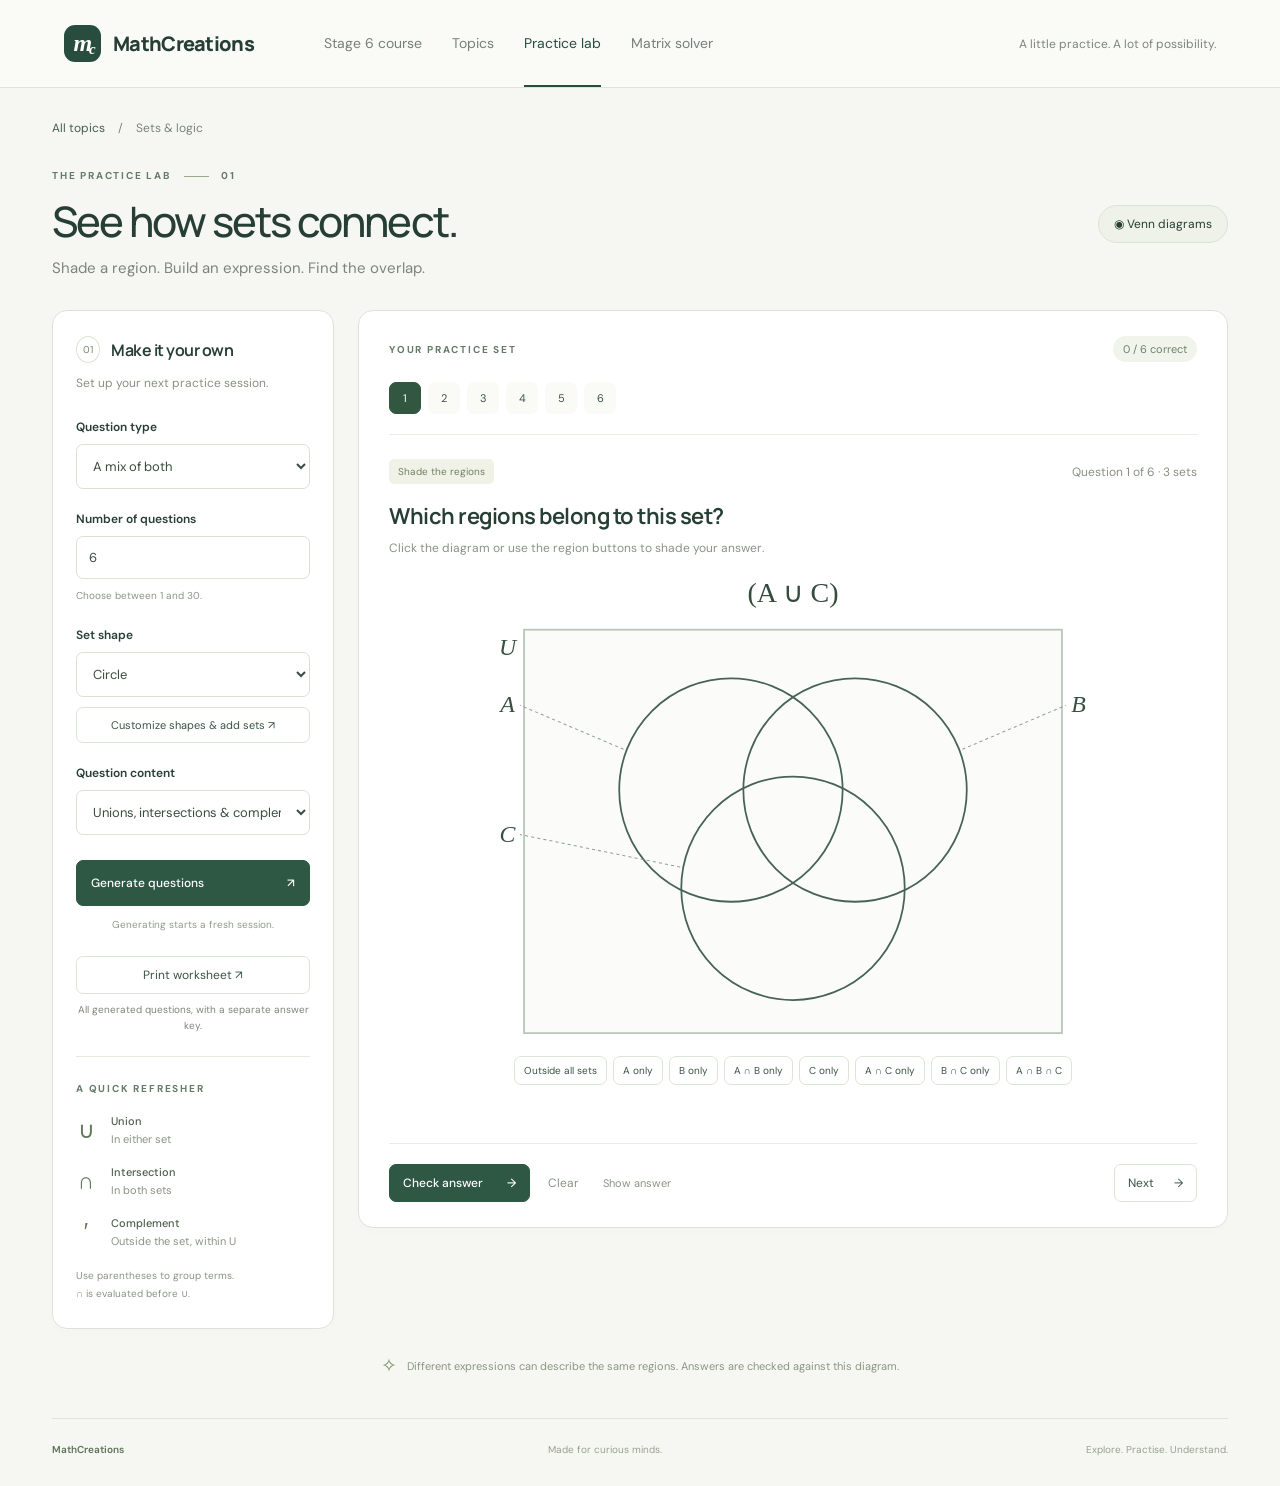
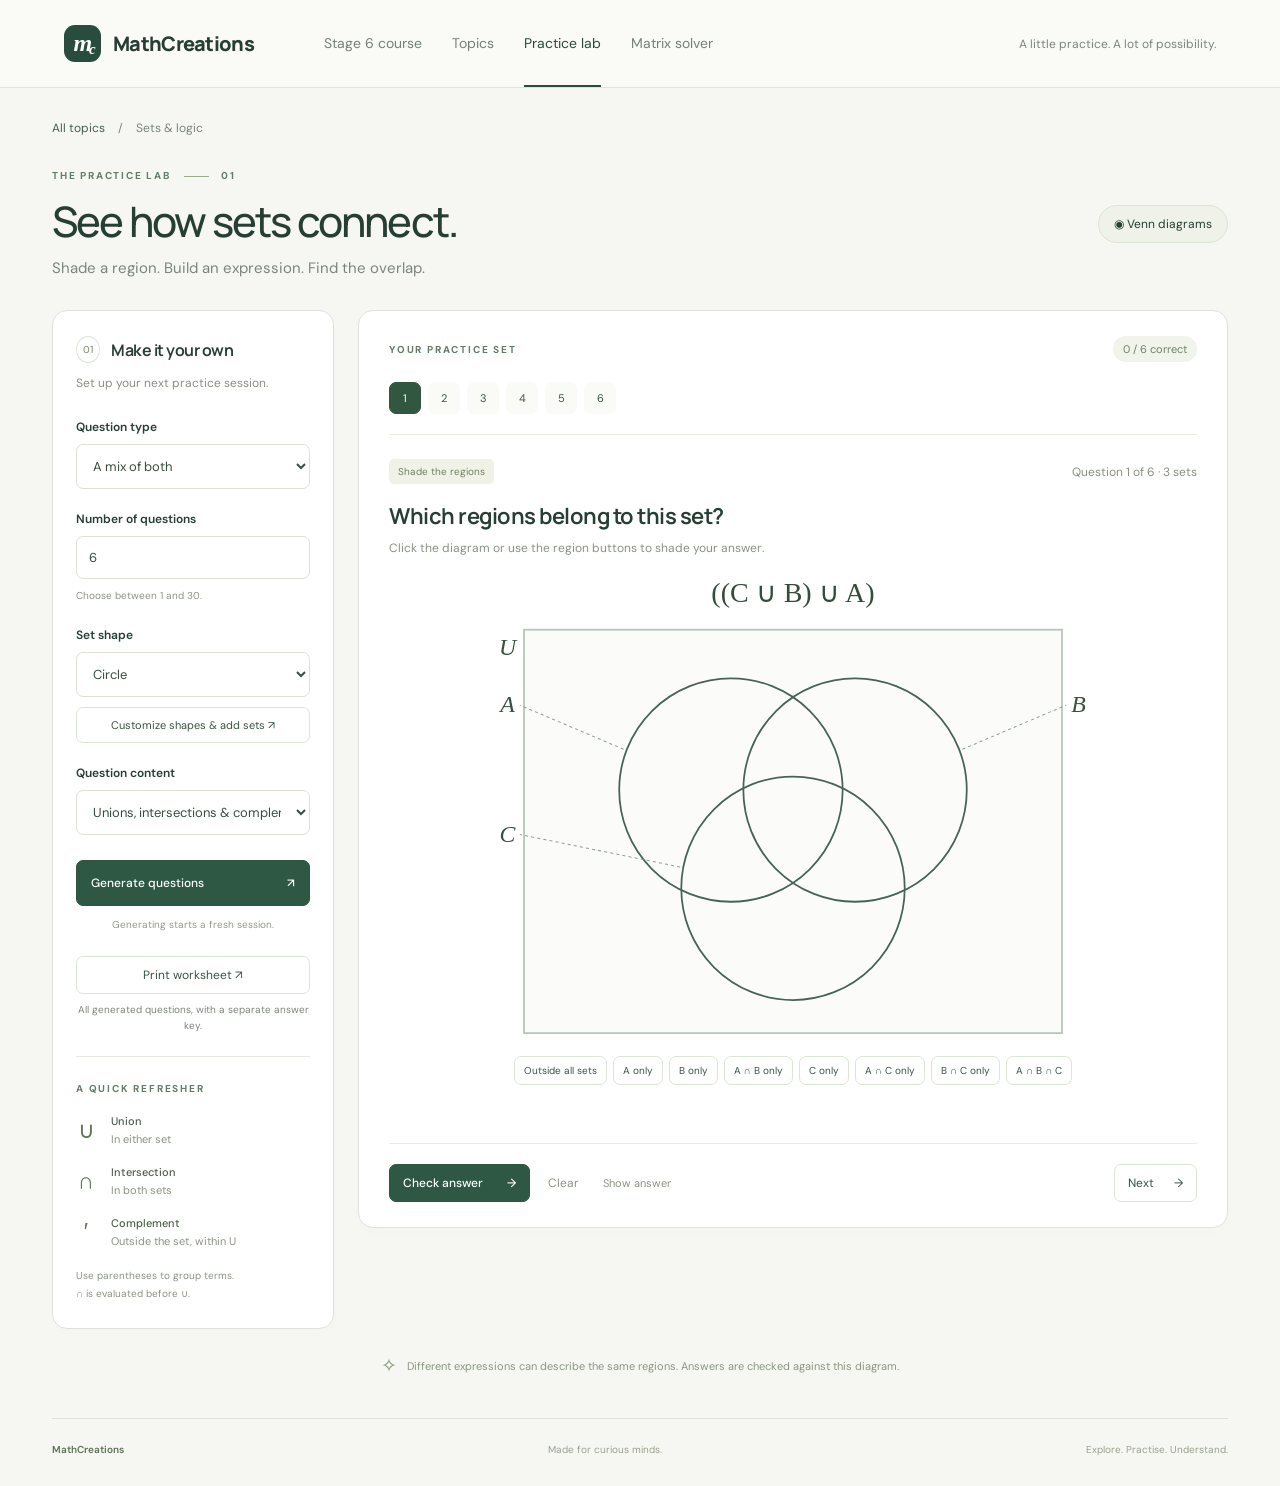
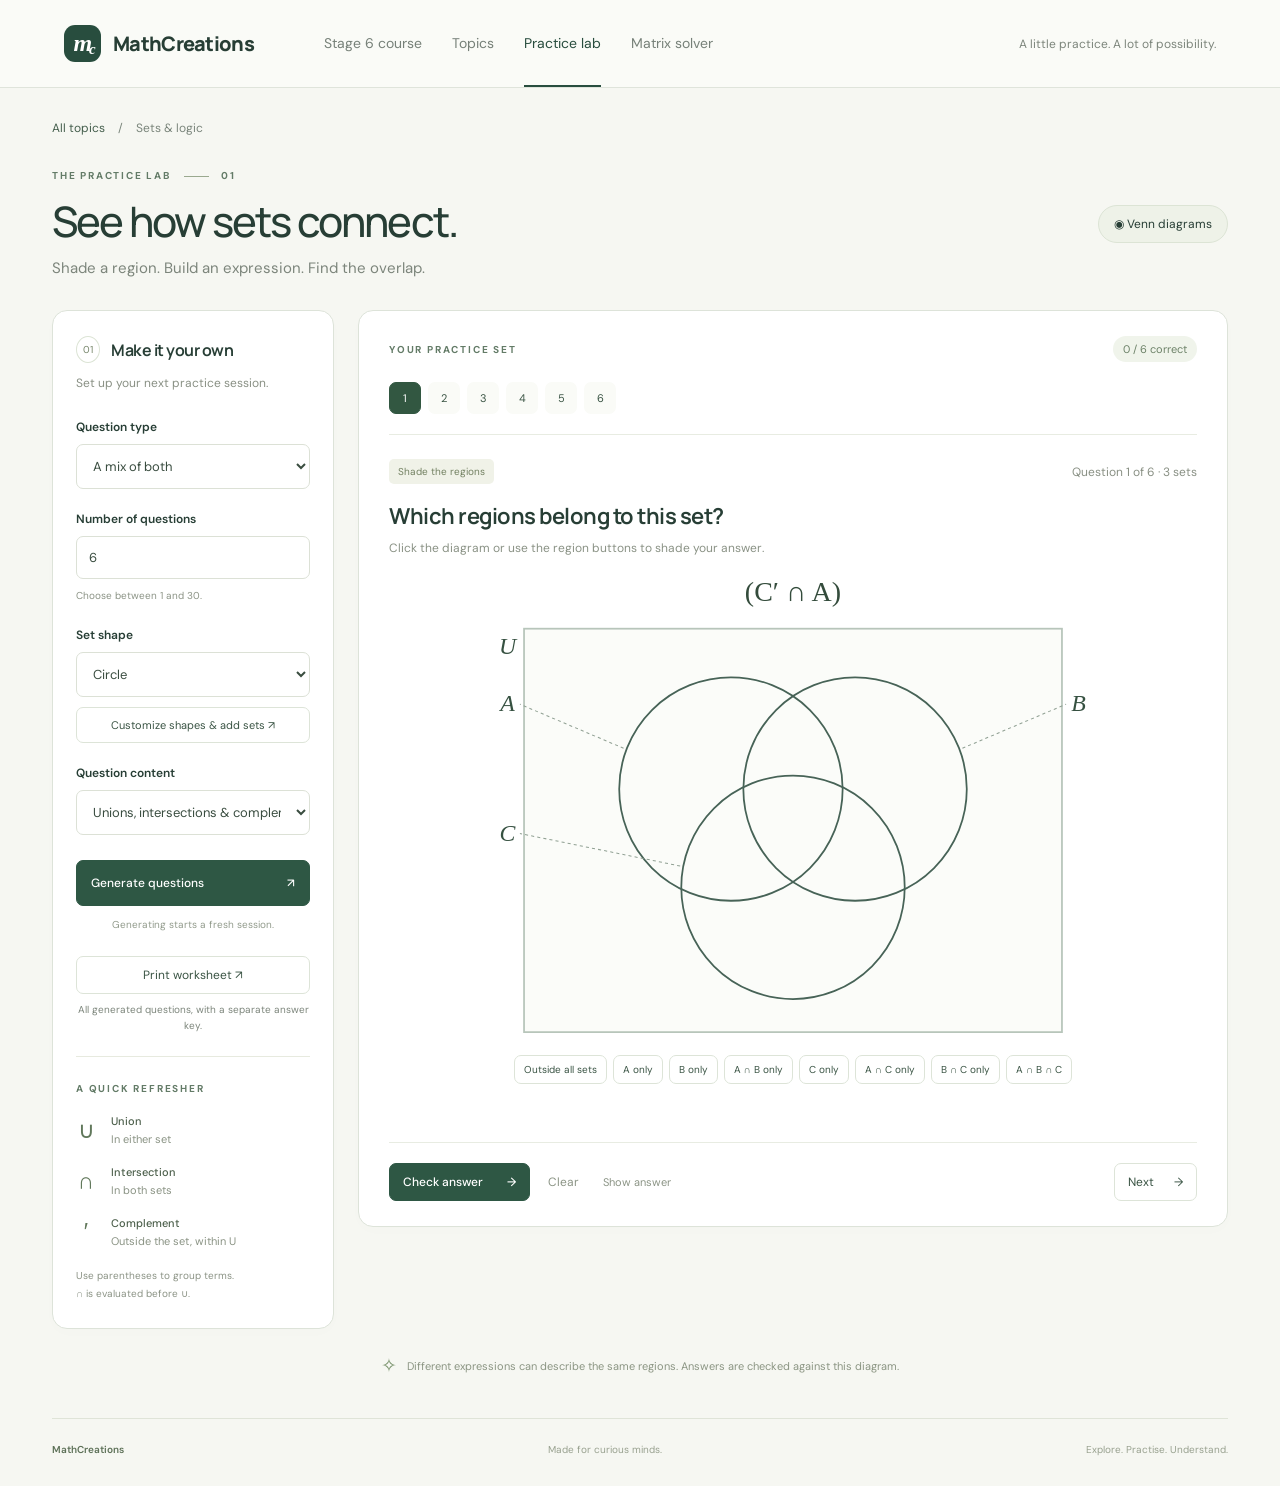
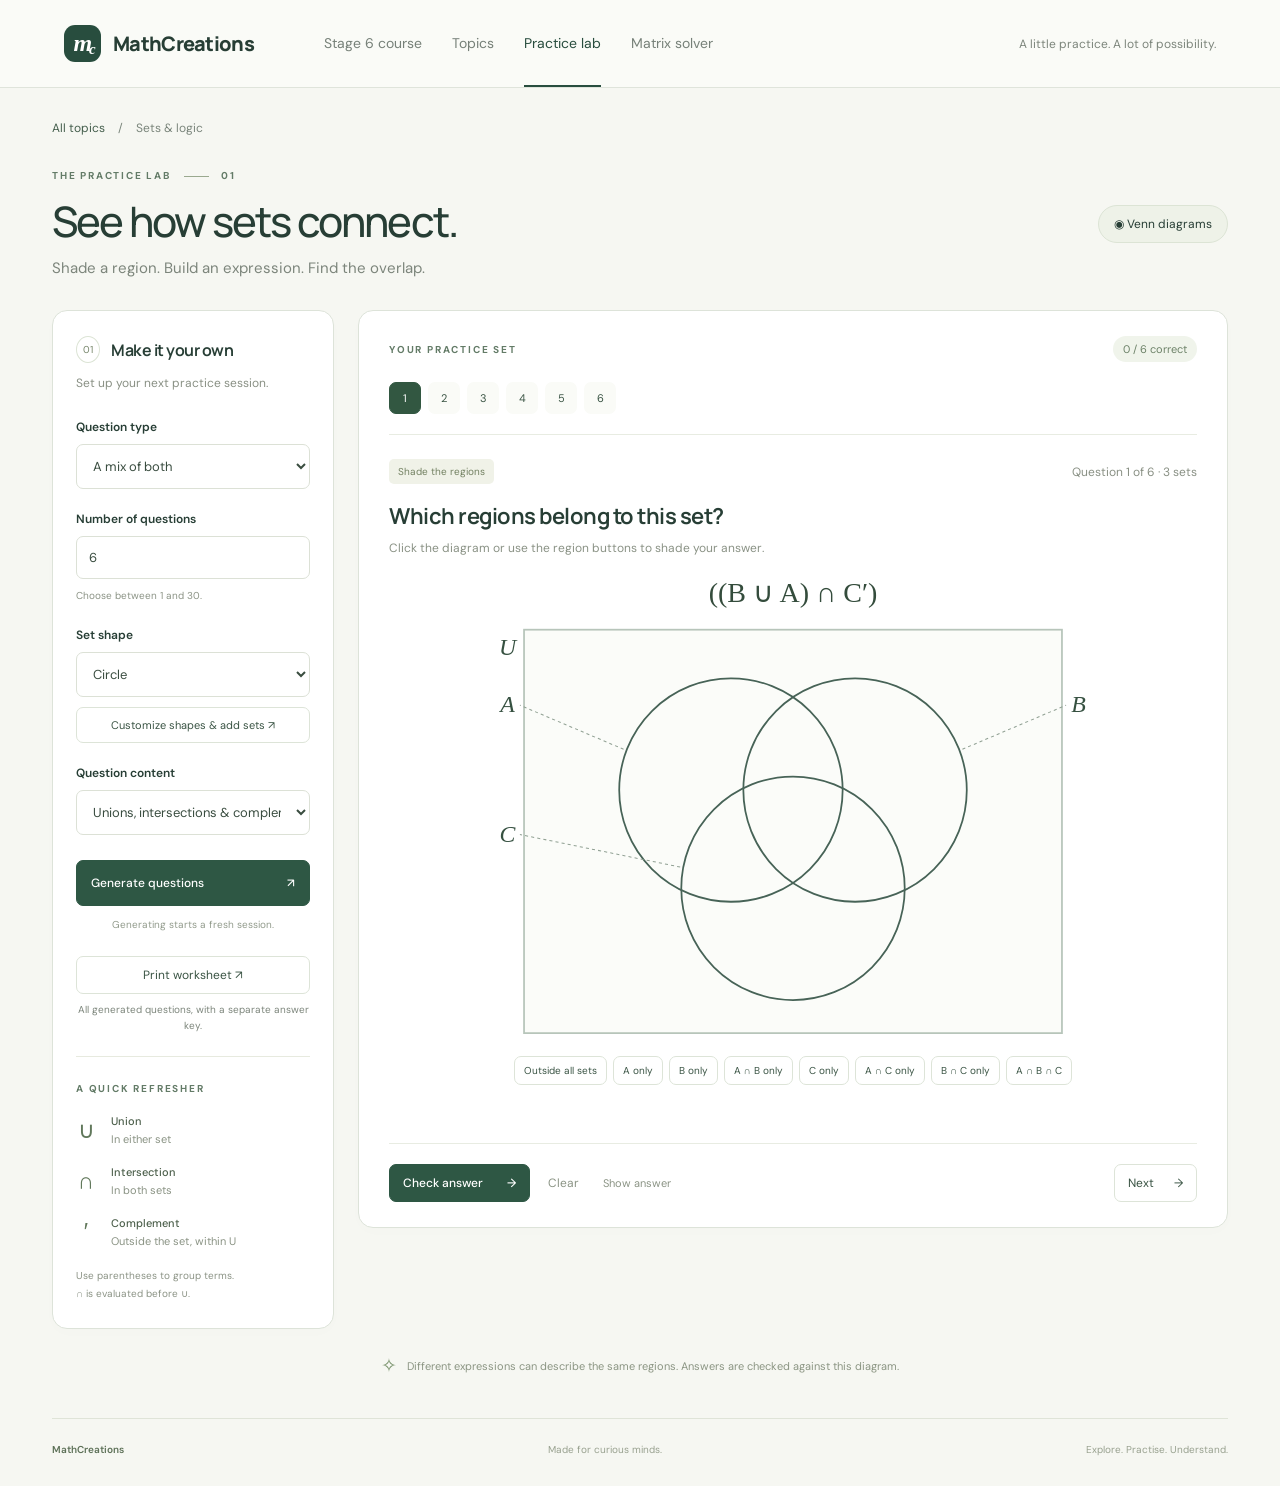
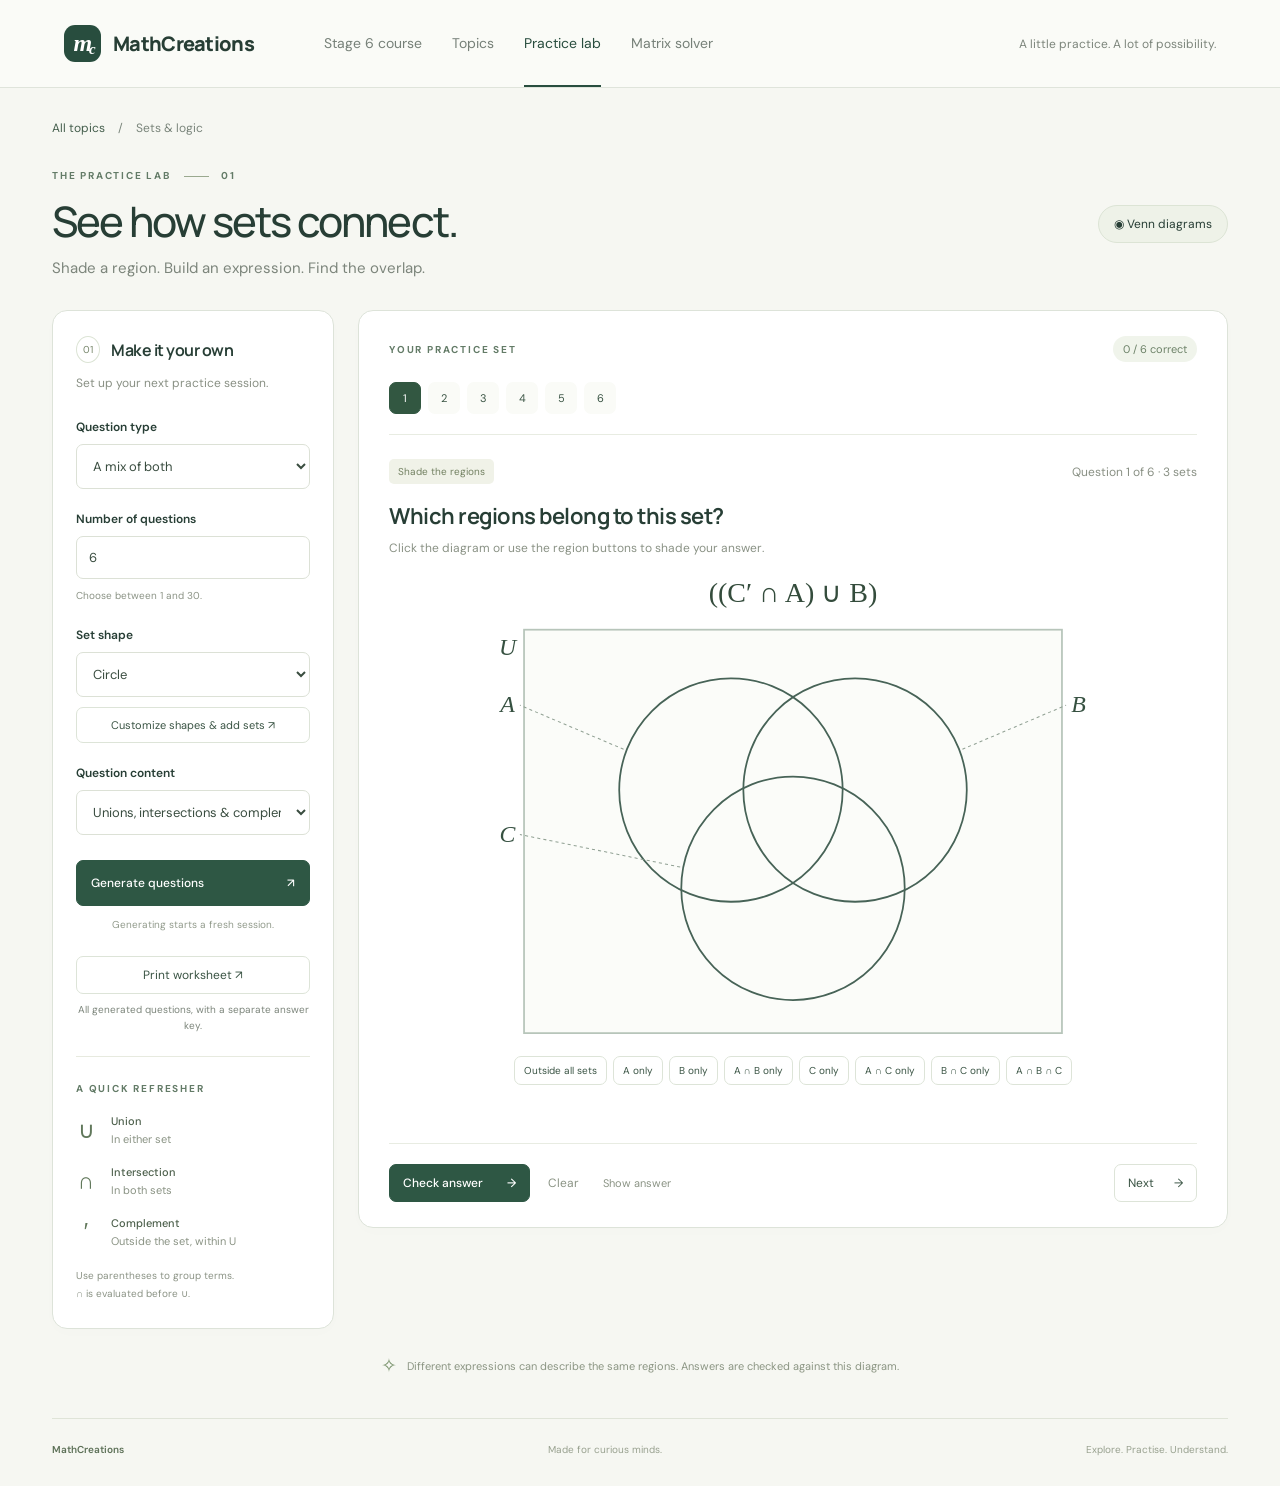
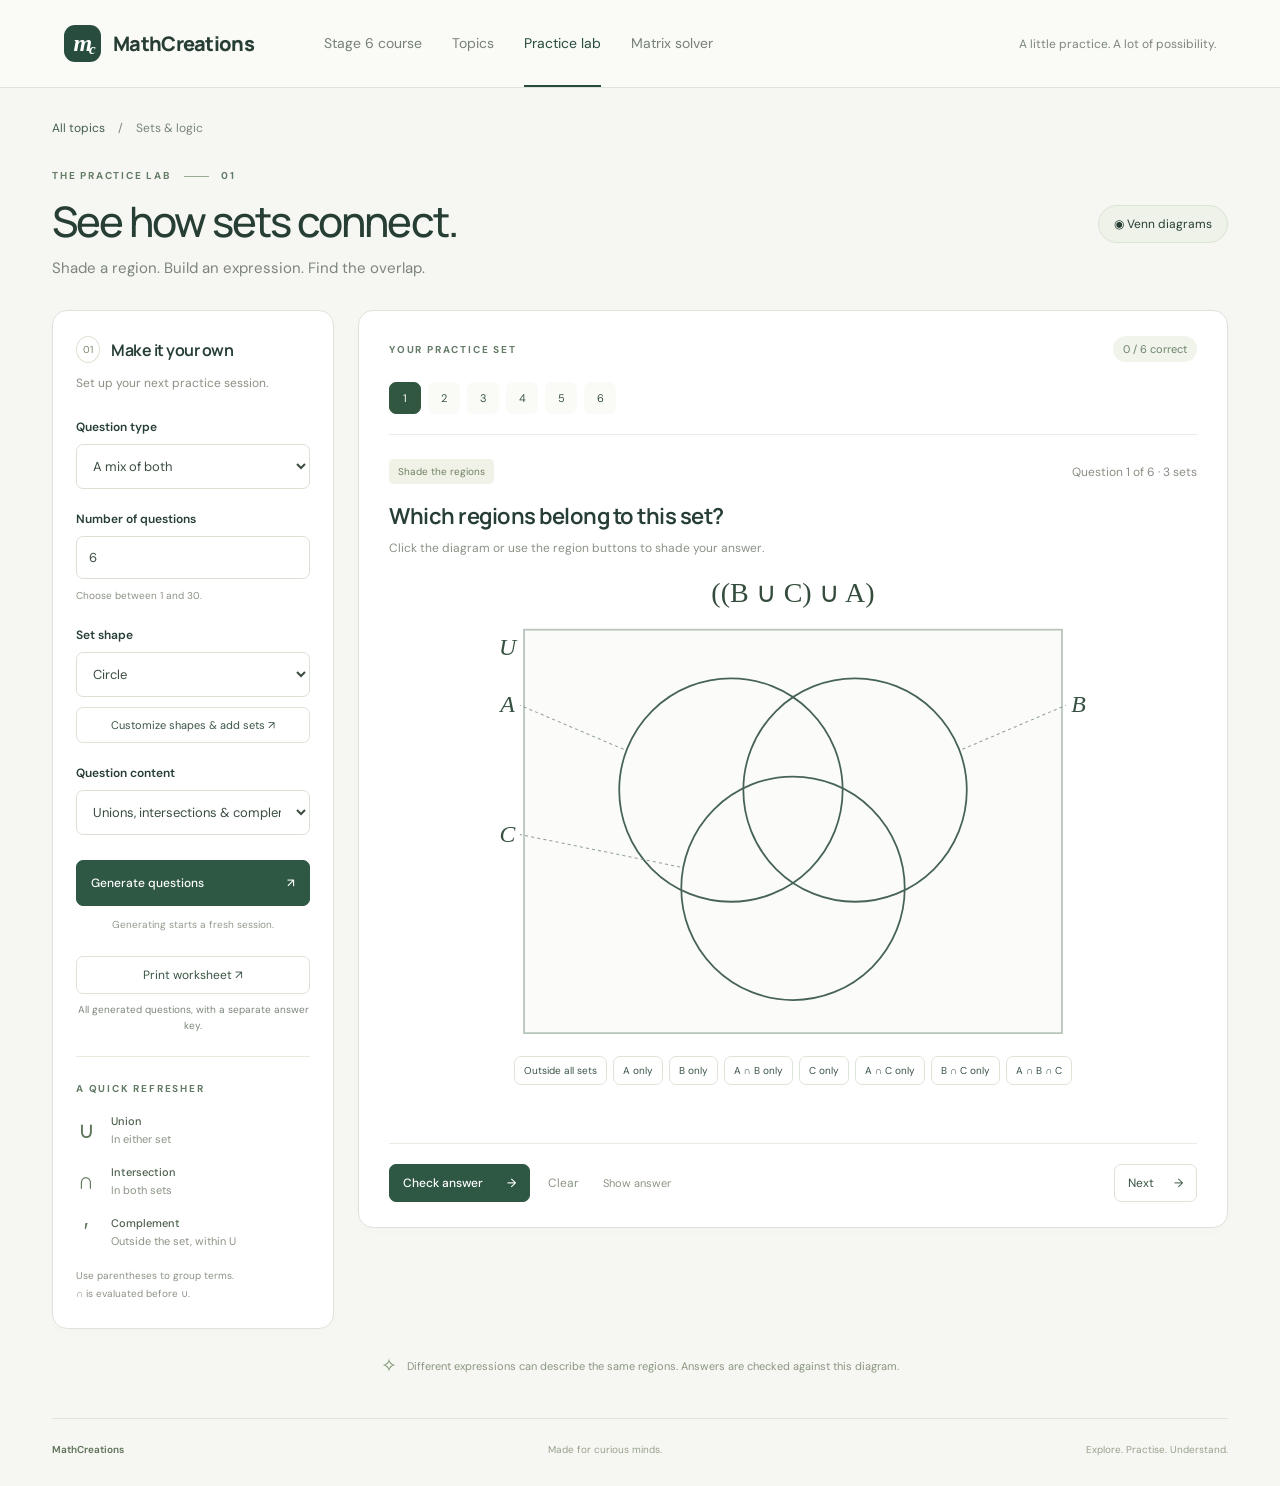
